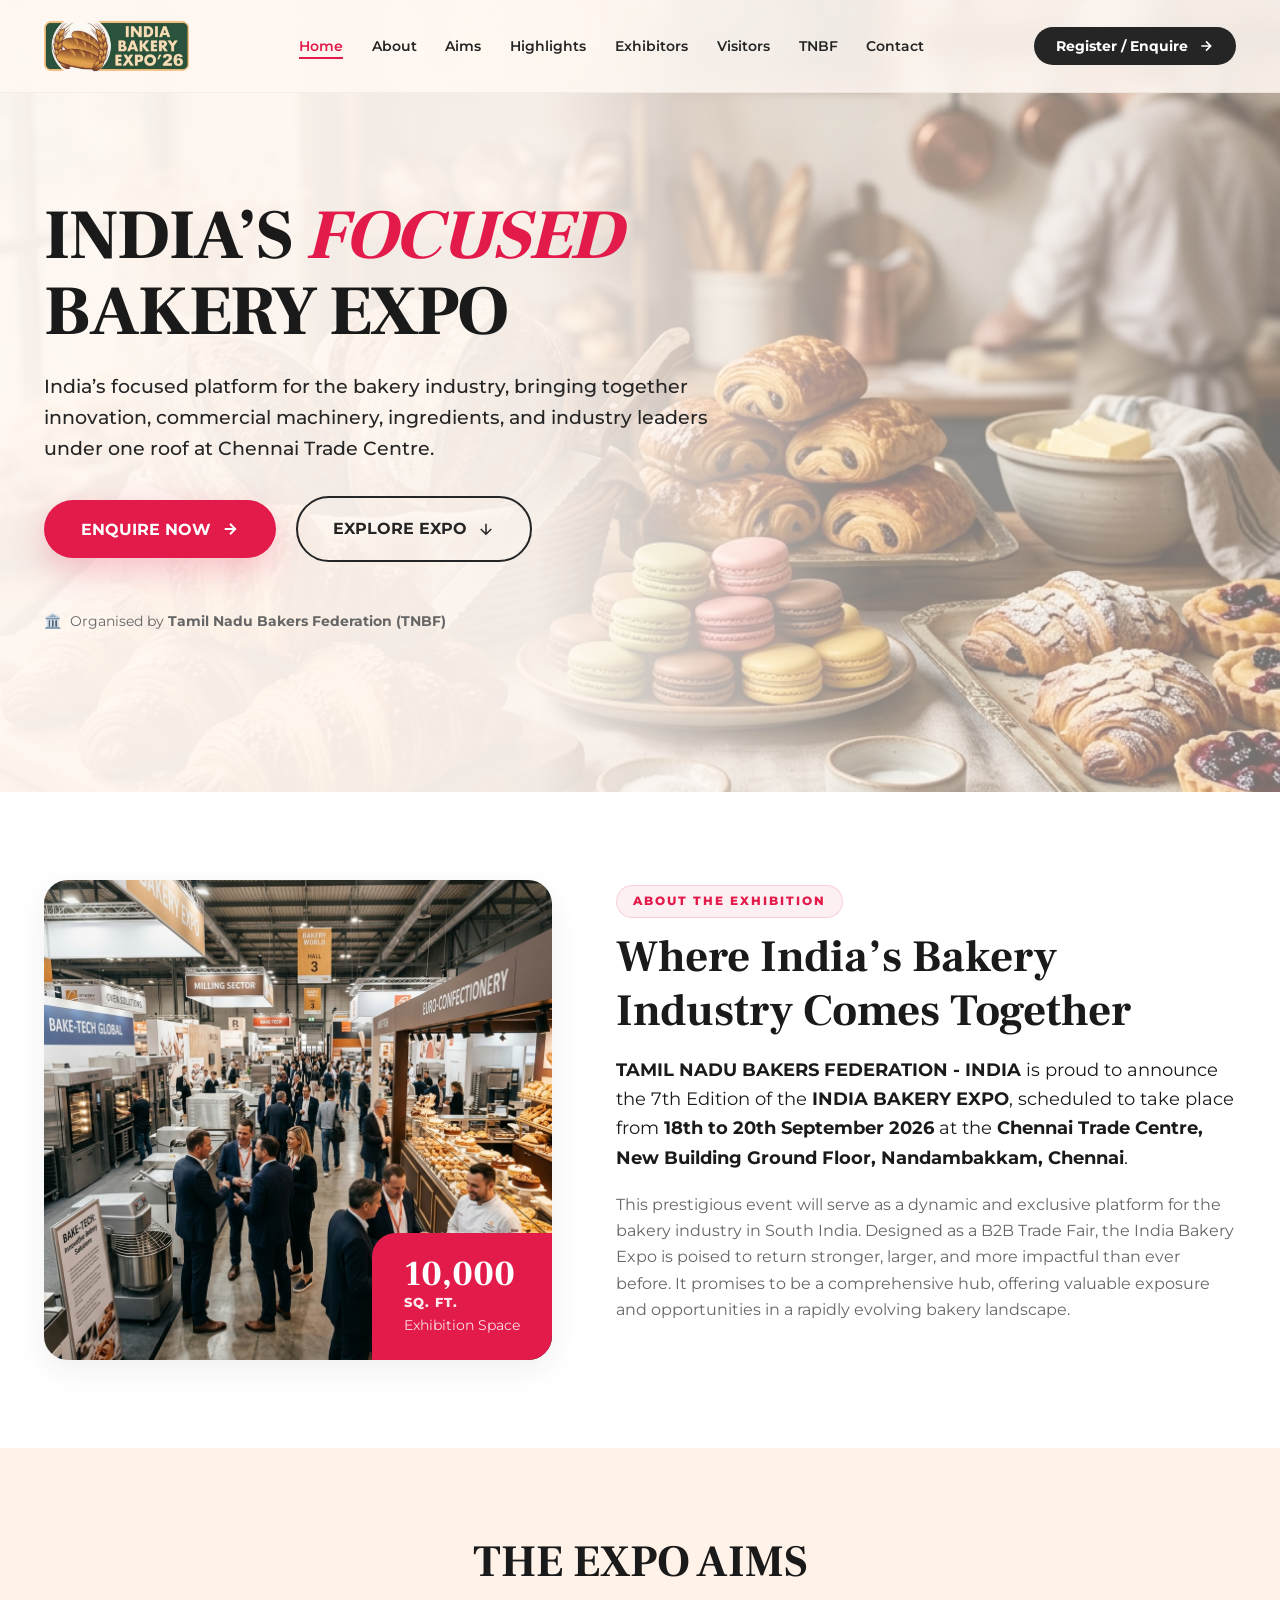
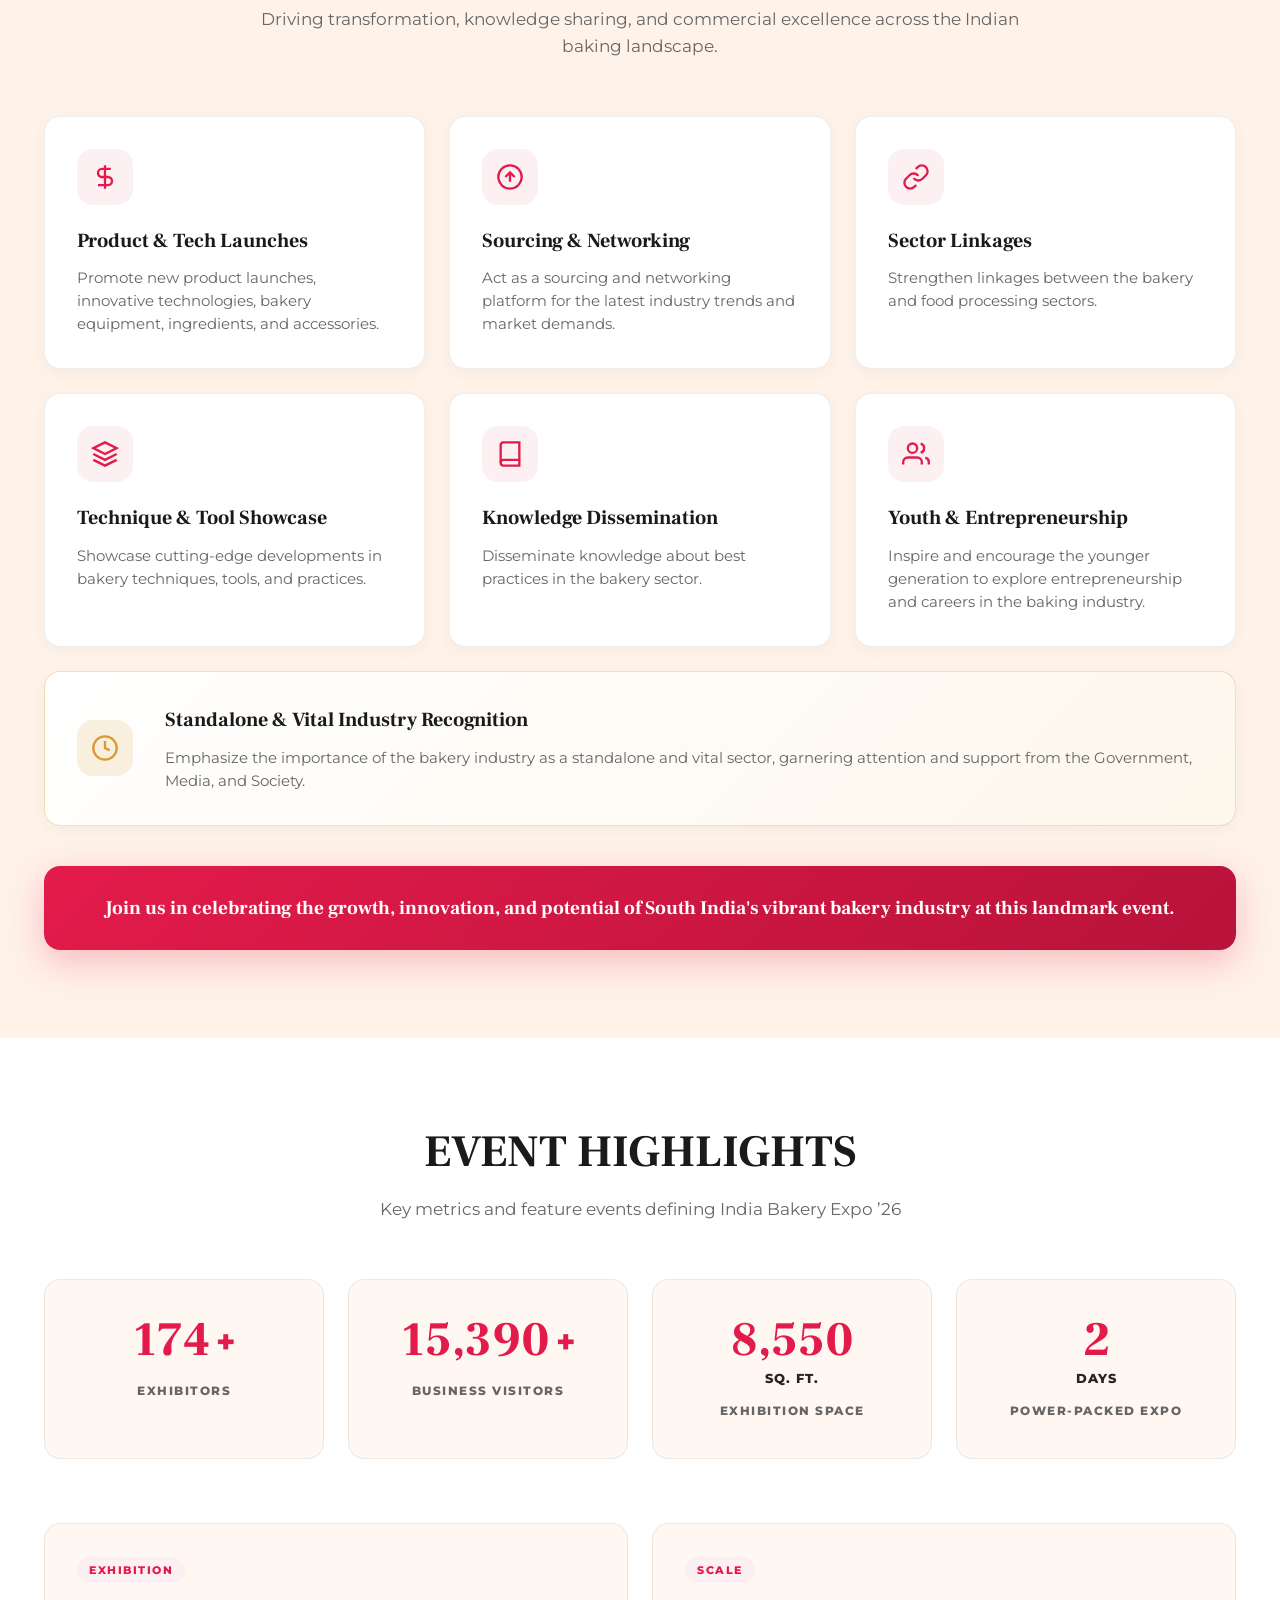
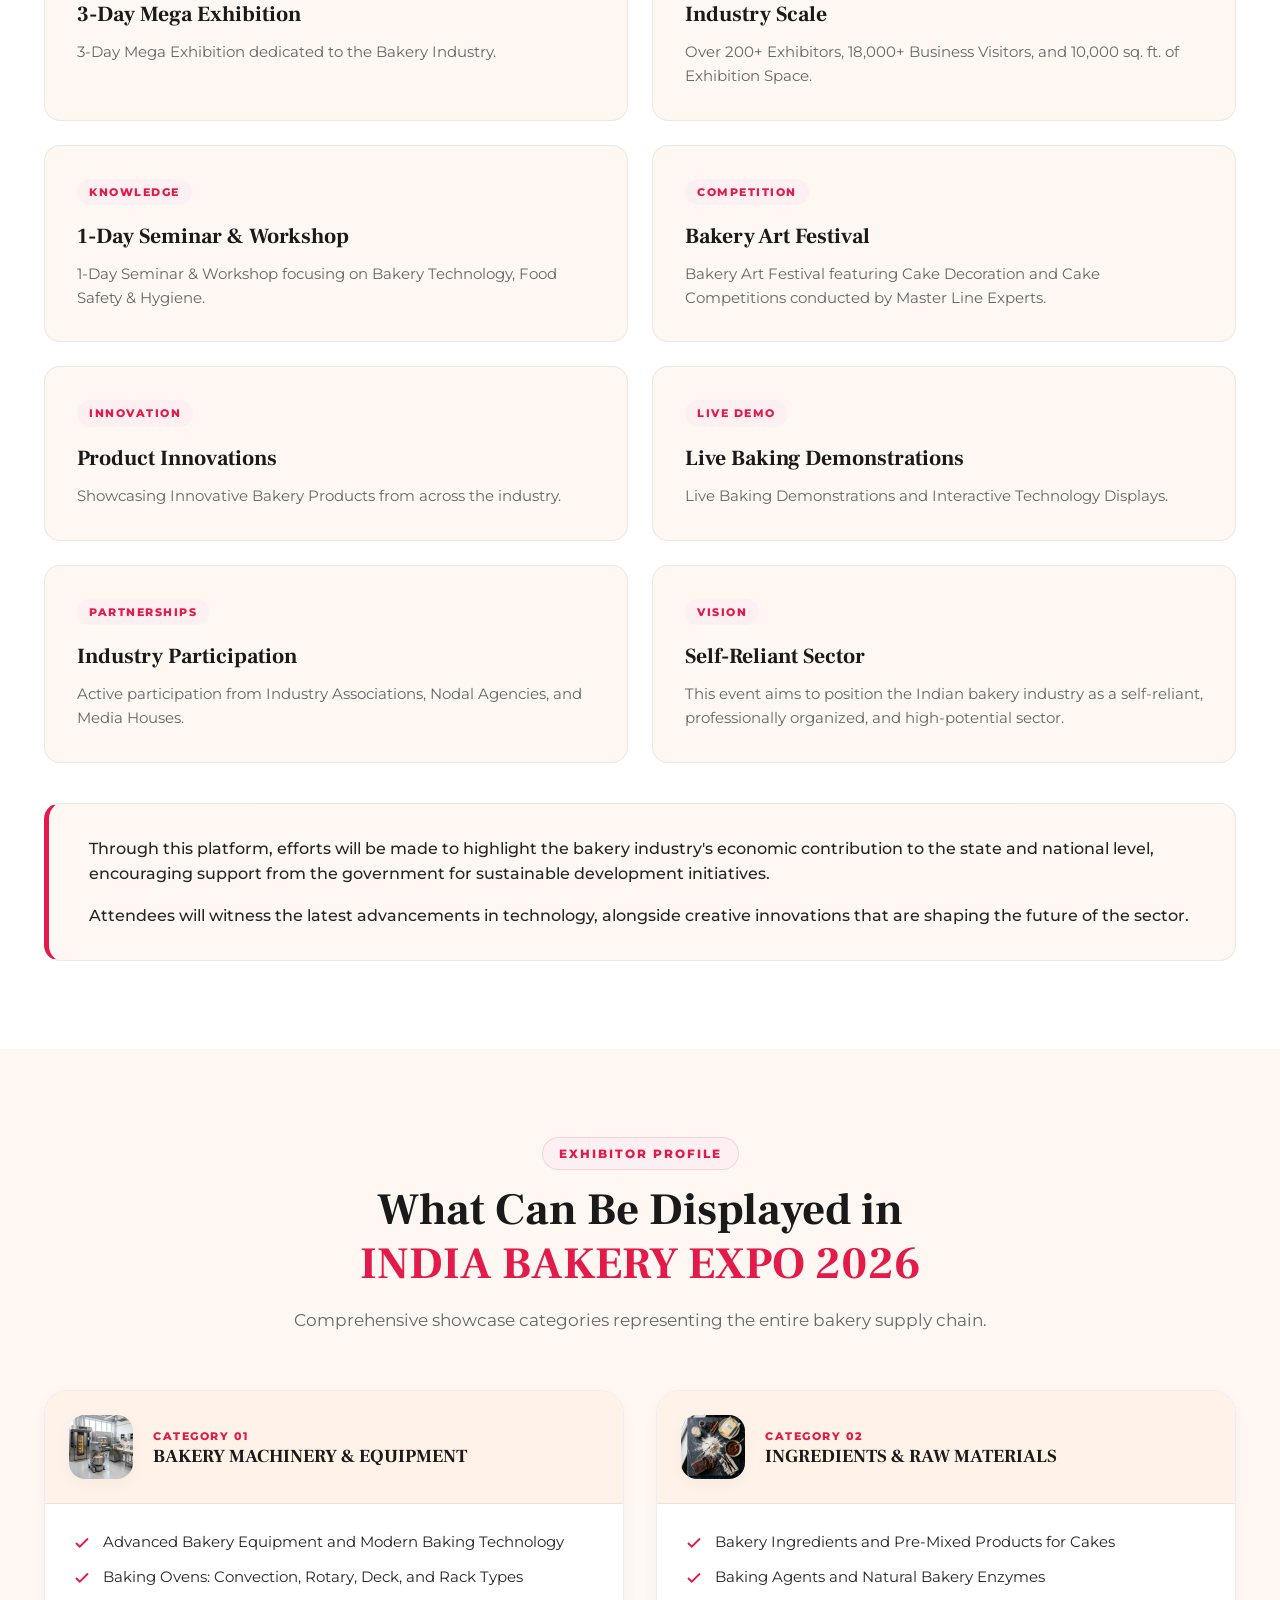
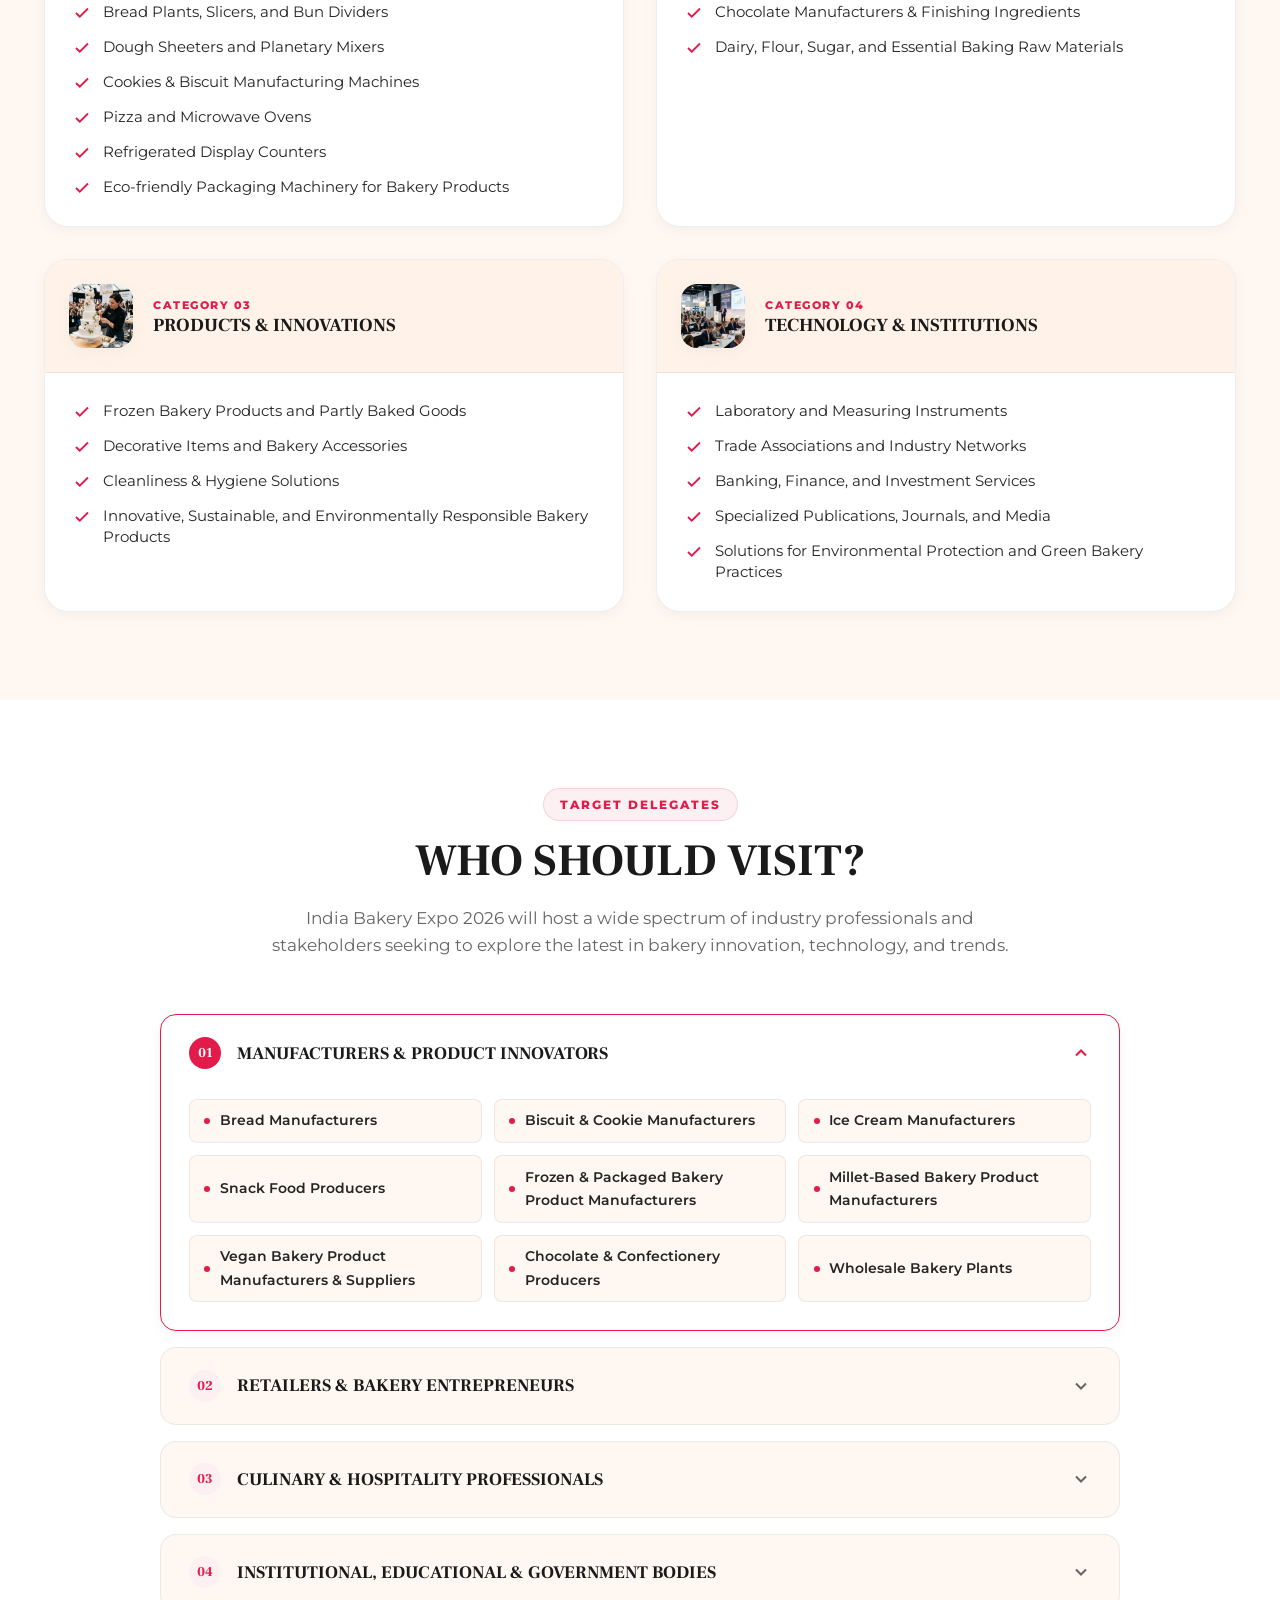
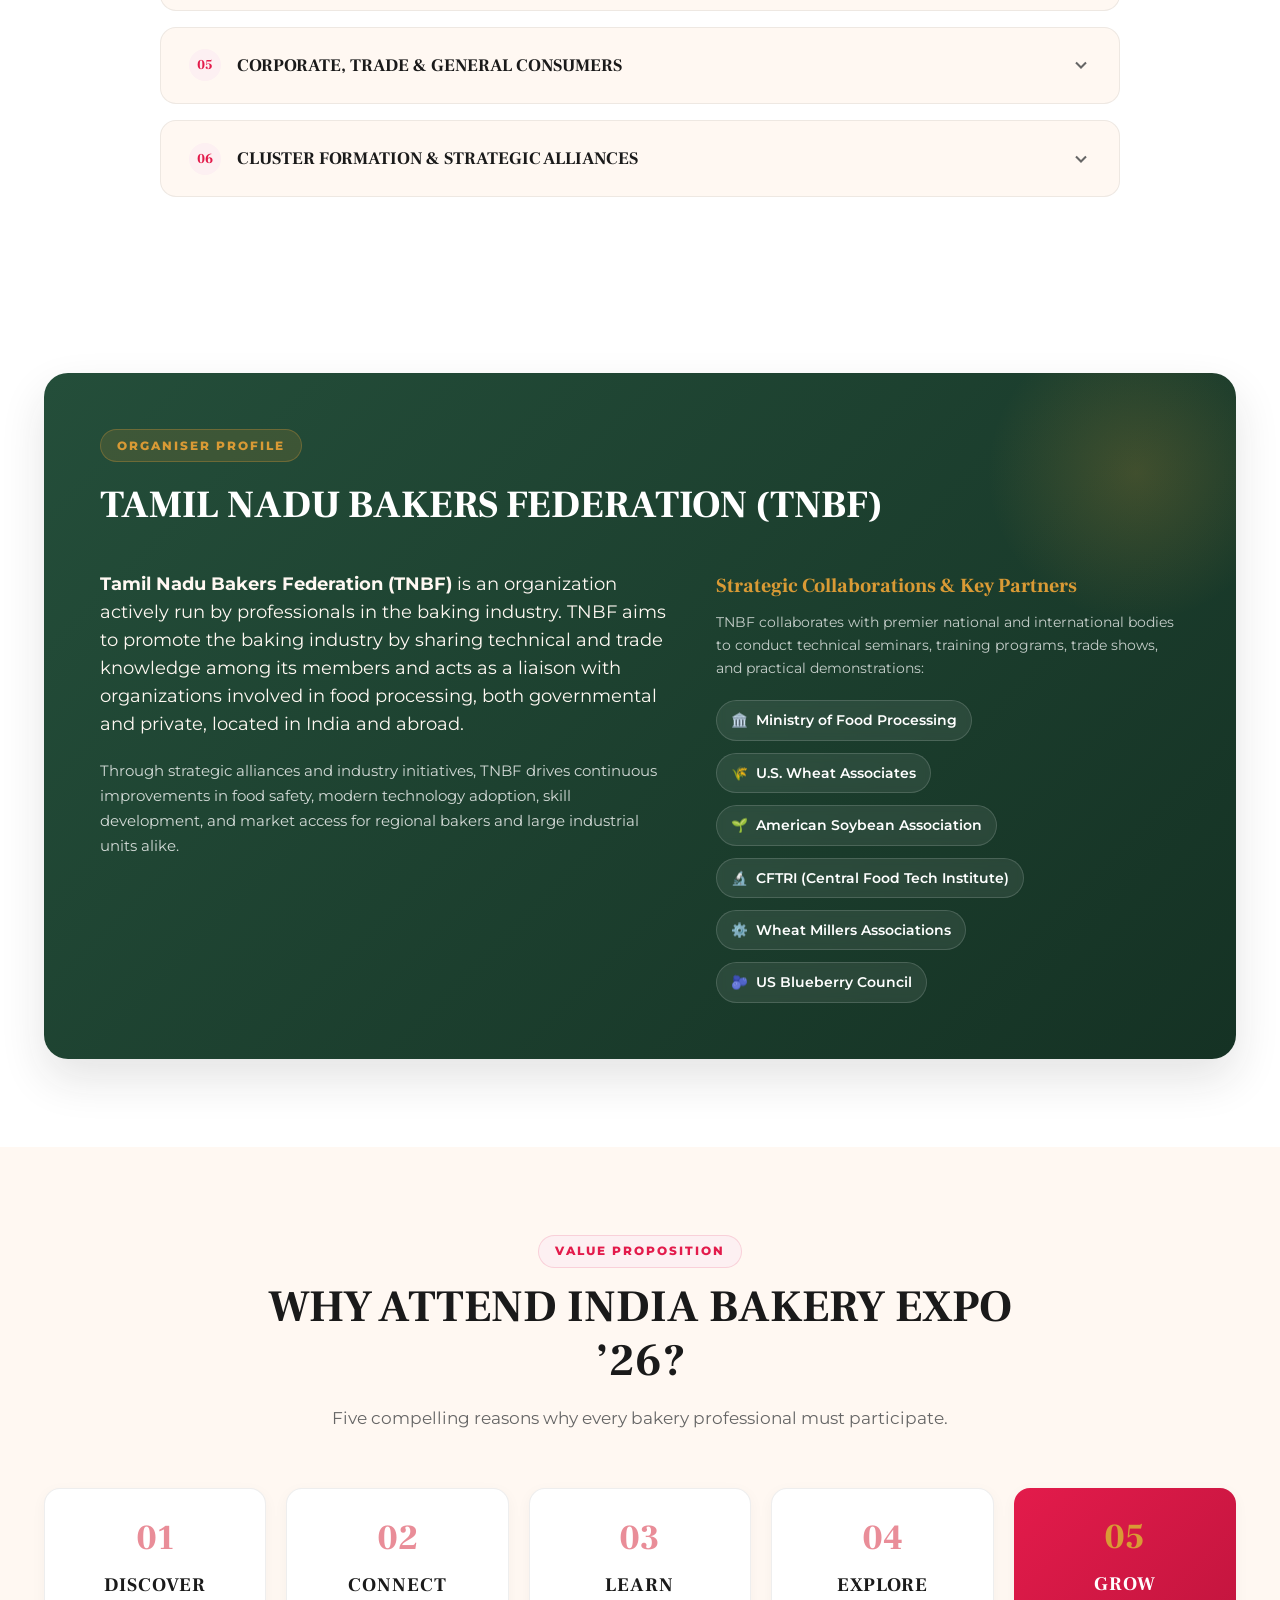
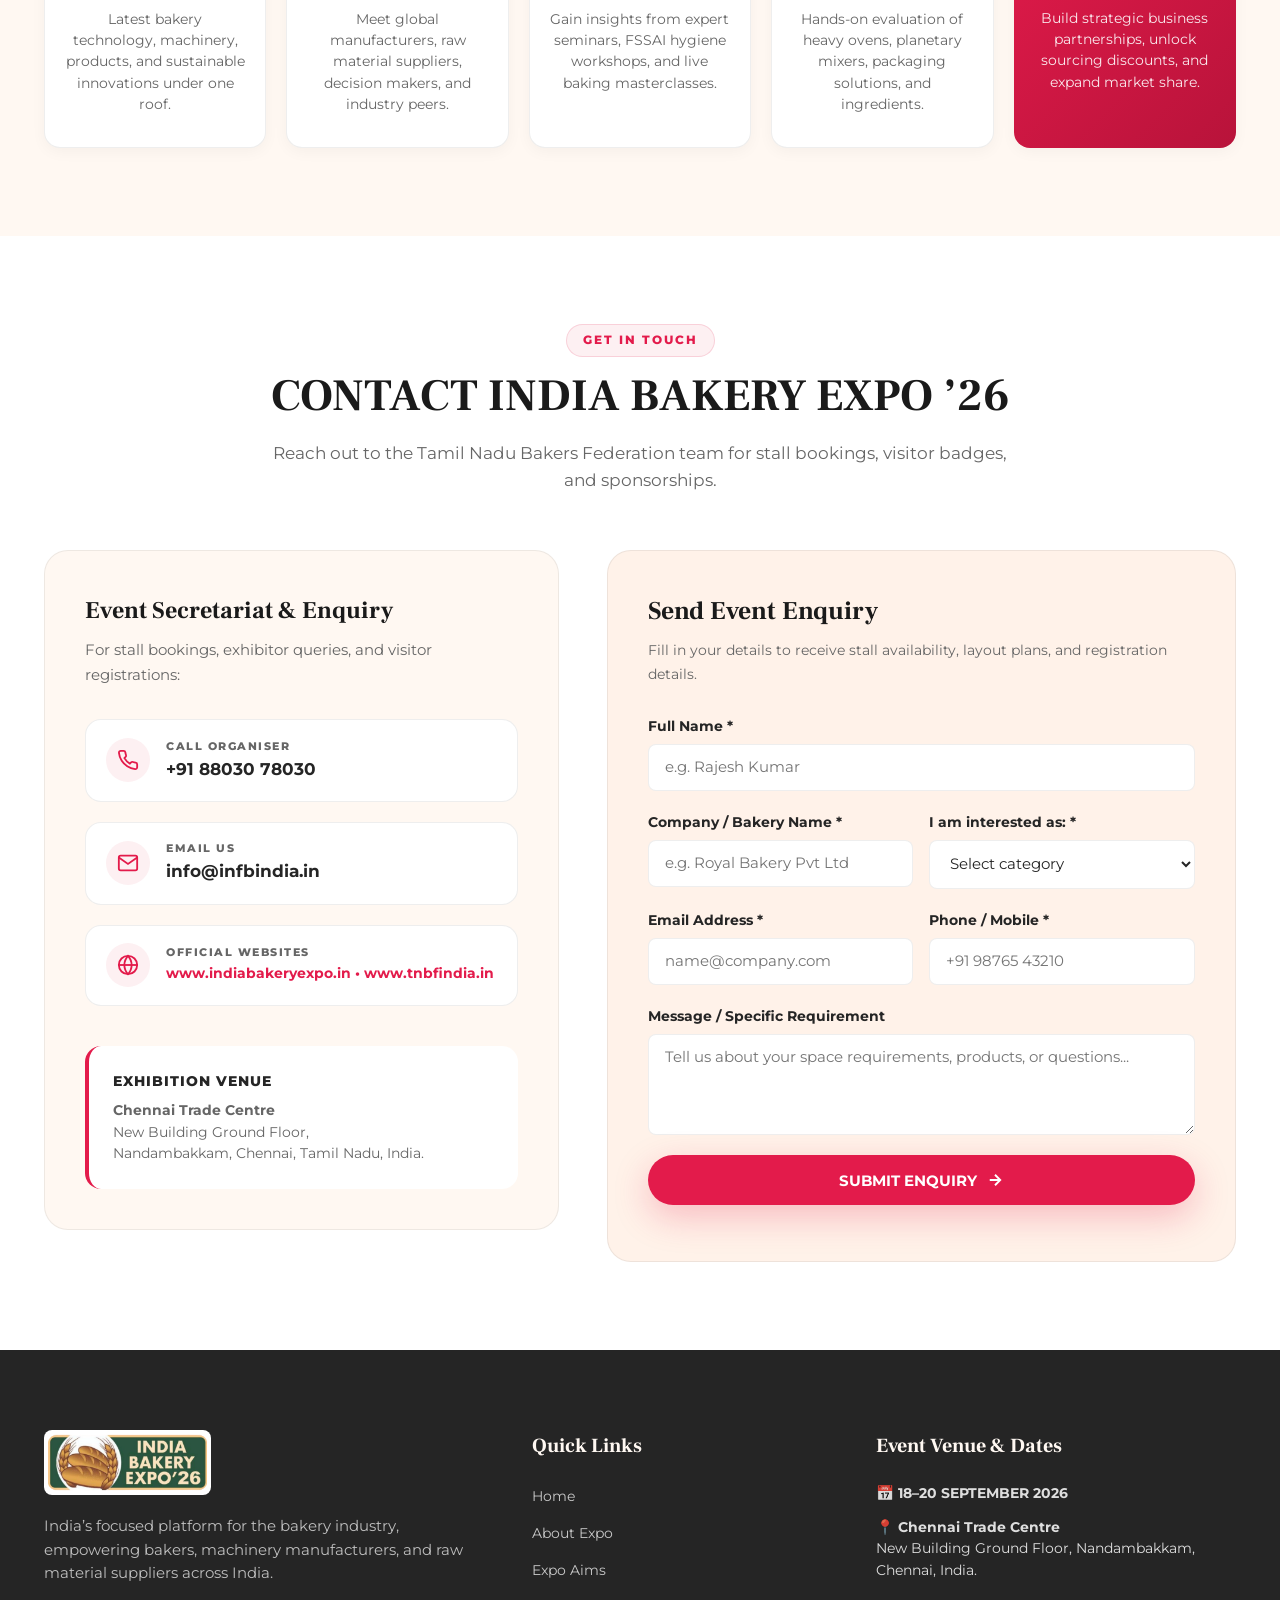
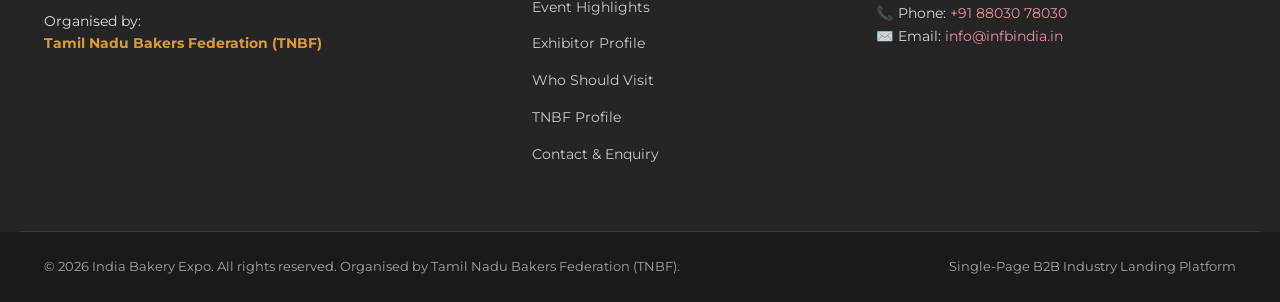
==== index.html @ 9885c9bb "first commit" ====
<!DOCTYPE html>
<html lang="en">

<head>
    <meta charset="UTF-8">
    <meta name="viewport" content="width=device-width, initial-scale=1.0">
    <title>India Bakery Expo ’26 | 7th Edition | 18–20 Sept 2026, Chennai</title>
    <meta name="description"
        content="India's focused platform for the bakery industry. 7th Edition of India Bakery Expo, 18-20 September 2026 at Chennai Trade Centre. Organised by Tamil Nadu Bakers Federation.">
    <meta name="keywords"
        content="India Bakery Expo 2026, Bakery Expo Chennai, TNBF, Tamil Nadu Bakers Federation, Bakery Machinery, Bakery Ingredients, B2B Trade Fair">

    <!-- Open Graph Tags -->
    <meta property="og:title" content="India Bakery Expo ’26 - 7th Edition">
    <meta property="og:description"
        content="India's premier B2B bakery industry trade show & exhibition at Chennai Trade Centre.">
    <meta property="og:image" content="assets/images/hero_bakery.jpg">
    <meta property="og:type" content="website">

    <!-- Google Fonts -->
    <link rel="preconnect" href="https://fonts.googleapis.com">
    <link rel="preconnect" href="https://fonts.gstatic.com" crossorigin>
    <link
        href="https://fonts.googleapis.com/css2?family=Frank+Ruhl+Libre:wght@300;400;500;600;700;800;900&family=Montserrat:ital,wght@0,300;0,400;0,500;0,600;0,700;0,800;0,900;1,400;1,700&display=swap"
        rel="stylesheet">

    <!-- CSS Stylesheet -->
    <link rel="stylesheet" href="style.css">
</head>

<body>

    <!-- STICKY HEADER & NAVBAR -->
    <header class="header" id="header">
        <div class="container header-container">
            <a href="#hero" class="logo-group" aria-label="India Bakery Expo Home">
                <img src="assets/images/logo.png" alt="India Bakery Expo ’26 Logo" class="header-logo-img">
            </a>

            <nav class="nav-menu" id="navMenu" aria-label="Main Navigation">
                <ul class="nav-list">
                    <li><a href="#hero" class="nav-link active">Home</a></li>
                    <li><a href="#about" class="nav-link">About</a></li>
                    <li><a href="#aims" class="nav-link">Aims</a></li>
                    <li><a href="#highlights" class="nav-link">Highlights</a></li>
                    <li><a href="#exhibitors" class="nav-link">Exhibitors</a></li>
                    <li><a href="#visitors" class="nav-link">Visitors</a></li>
                    <li><a href="#tnbf" class="nav-link">TNBF</a></li>
                    <li><a href="#contact" class="nav-link">Contact</a></li>
                </ul>
            </nav>

            <div class="header-actions">
                <button class="btn btn-primary btn-sm open-modal-btn" data-modal="enquiryModal">
                    <span>Register / Enquire</span>
                    <svg class="arrow-icon" width="16" height="16" viewBox="0 0 24 24" fill="none" stroke="currentColor"
                        stroke-width="2.5">
                        <path d="M5 12h14M12 5l7 7-7 7" />
                    </svg>
                </button>
                <button class="hamburger-btn" id="hamburgerBtn" aria-label="Toggle navigation menu">
                    <span></span>
                    <span></span>
                    <span></span>
                </button>
            </div>
        </div>
    </header>

    <!-- MAIN CONTENT -->
    <main>

        <!-- 2. FULL-WIDTH HERO BANNER SECTION -->
        <section class="hero-section hero-fullwidth" id="hero">
            <div class="hero-bg-image" style="background-image: url('assets/images/hero_bakery.jpg');"></div>
            <div class="hero-overlay-gradient"></div>

            <div class="container hero-container-full">
                <div class="hero-content-full">
                    <h1 class="hero-title-full">
                        INDIA’S <span class="title-accent">FOCUSED</span> BAKERY EXPO
                    </h1>

                    <p class="hero-description-full">
                        India’s focused platform for the bakery industry, bringing together innovation, commercial
                        machinery, ingredients, and industry leaders under one roof at Chennai Trade Centre.
                    </p>

                    <div class="hero-cta-group">
                        <button class="btn btn-rose btn-lg open-modal-btn" data-modal="enquiryModal">
                            <span>ENQUIRE NOW</span>
                            <svg width="18" height="18" viewBox="0 0 24 24" fill="none" stroke="currentColor"
                                stroke-width="2.5">
                                <path d="M5 12h14M12 5l7 7-7 7" />
                            </svg>
                        </button>
                        <a href="#about" class="btn btn-outline btn-lg">
                            <span>EXPLORE EXPO</span>
                            <svg width="18" height="18" viewBox="0 0 24 24" fill="none" stroke="currentColor"
                                stroke-width="2">
                                <path d="M12 5v14M5 12l7 7 7-7" />
                            </svg>
                        </a>
                    </div>

                    <div class="hero-organizer-tag">
                        <span class="org-icon">🏛️</span>
                        <span>Organised by <strong>Tamil Nadu Bakers Federation (TNBF)</strong></span>
                    </div>
                </div>
            </div>

            <!-- Floating Badge for Fullwidth Hero -->

        </section>

        <!-- 3. EVENT INTRODUCTION -->
        <section class="section section-about" id="about">
            <div class="container">
                <div class="split-layout">
                    <div class="split-visual fade-in-left">
                        <div class="image-stack">
                            <img src="assets/images/expo_intro.jpg" alt="India Bakery Expo B2B Exhibition Floor"
                                class="split-img img-main">
                            <div class="split-stat-box">
                                <span class="stat-number">10,000</span>
                                <span class="stat-unit">SQ. FT.</span>
                                <span class="stat-desc">Exhibition Space</span>
                            </div>
                        </div>
                    </div>

                    <div class="split-content fade-in-right">
                        <div class="section-tag">ABOUT THE EXHIBITION</div>
                        <h2 class="section-title">Where India’s Bakery Industry Comes Together</h2>

                        <p class="lead-text">
                            <strong>TAMIL NADU BAKERS FEDERATION - INDIA</strong> is proud to announce the 7th Edition
                            of the <strong>INDIA BAKERY EXPO</strong>, scheduled to take place from <strong>18th to 20th
                                September 2026</strong> at the <strong>Chennai Trade Centre, New Building Ground Floor,
                                Nandambakkam, Chennai</strong>.
                        </p>

                        <p class="body-text">
                            This prestigious event will serve as a dynamic and exclusive platform for the bakery
                            industry in South India. Designed as a B2B Trade Fair, the India Bakery Expo is poised to
                            return stronger, larger, and more impactful than ever before. It promises to be a
                            comprehensive hub, offering valuable exposure and opportunities in a rapidly evolving bakery
                            landscape.
                        </p>

                    </div>
                </div>
            </div>
        </section>

        <!-- 4. THE EXPO AIMS -->
        <section class="section section-aims" id="aims">
            <div class="container">
                <div class="section-header text-center">
                    <h2 class="section-title">THE EXPO AIMS</h2>
                    <p class="section-subtitle">Driving transformation, knowledge sharing, and commercial excellence
                        across the Indian baking landscape.</p>
                </div>

                <div class="aims-grid">
                    <!-- Aim Card 1 -->
                    <div class="aim-card">
                        <div class="aim-icon-wrap">
                            <svg width="28" height="28" viewBox="0 0 24 24" fill="none" stroke="currentColor"
                                stroke-width="2">
                                <path d="M12 2v20M17 5H9.5a3.5 3.5 0 0 0 0 7h5a3.5 3.5 0 0 1 0 7H6" />
                            </svg>
                        </div>
                        <h3 class="aim-title">Product & Tech Launches</h3>
                        <p class="aim-text">Promote new product launches, innovative technologies, bakery equipment,
                            ingredients, and accessories.</p>
                    </div>

                    <!-- Aim Card 2 -->
                    <div class="aim-card">
                        <div class="aim-icon-wrap">
                            <svg width="28" height="28" viewBox="0 0 24 24" fill="none" stroke="currentColor"
                                stroke-width="2">
                                <circle cx="12" cy="12" r="10" />
                                <path d="M16 12l-4-4-4 4M12 16V8" />
                            </svg>
                        </div>
                        <h3 class="aim-title">Sourcing & Networking</h3>
                        <p class="aim-text">Act as a sourcing and networking platform for the latest industry trends and
                            market demands.</p>
                    </div>

                    <!-- Aim Card 3 -->
                    <div class="aim-card">
                        <div class="aim-icon-wrap">
                            <svg width="28" height="28" viewBox="0 0 24 24" fill="none" stroke="currentColor"
                                stroke-width="2">
                                <path d="M10 13a5 5 0 0 0 7.54.54l3-3a5 5 0 0 0-7.07-7.07l-1.72 1.71" />
                                <path d="M14 11a5 5 0 0 0-7.54-.54l-3 3a5 5 0 0 0 7.07 7.07l1.71-1.71" />
                            </svg>
                        </div>
                        <h3 class="aim-title">Sector Linkages</h3>
                        <p class="aim-text">Strengthen linkages between the bakery and food processing sectors.</p>
                    </div>

                    <!-- Aim Card 4 -->
                    <div class="aim-card">
                        <div class="aim-icon-wrap">
                            <svg width="28" height="28" viewBox="0 0 24 24" fill="none" stroke="currentColor"
                                stroke-width="2">
                                <polygon points="12 2 2 7 12 12 22 7 12 2" />
                                <polyline points="2 17 12 22 22 17" />
                                <polyline points="2 12 12 17 22 12" />
                            </svg>
                        </div>
                        <h3 class="aim-title">Technique & Tool Showcase</h3>
                        <p class="aim-text">Showcase cutting-edge developments in bakery techniques, tools, and
                            practices.</p>
                    </div>

                    <!-- Aim Card 5 -->
                    <div class="aim-card">
                        <div class="aim-icon-wrap">
                            <svg width="28" height="28" viewBox="0 0 24 24" fill="none" stroke="currentColor"
                                stroke-width="2">
                                <path d="M4 19.5A2.5 2.5 0 0 1 6.5 17H20" />
                                <path d="M6.5 2H20v20H6.5A2.5 2.5 0 0 1 4 19.5v-15A2.5 2.5 0 0 1 6.5 2z" />
                            </svg>
                        </div>
                        <h3 class="aim-title">Knowledge Dissemination</h3>
                        <p class="aim-text">Disseminate knowledge about best practices in the bakery sector.</p>
                    </div>

                    <!-- Aim Card 6 -->
                    <div class="aim-card">
                        <div class="aim-icon-wrap">
                            <svg width="28" height="28" viewBox="0 0 24 24" fill="none" stroke="currentColor"
                                stroke-width="2">
                                <path d="M17 21v-2a4 4 0 0 0-4-4H5a4 4 0 0 0-4 4v2" />
                                <circle cx="9" cy="7" r="4" />
                                <path d="M23 21v-2a4 4 0 0 0-3-3.87" />
                                <path d="M16 3.13a4 4 0 0 1 0 7.75" />
                            </svg>
                        </div>
                        <h3 class="aim-title">Youth & Entrepreneurship</h3>
                        <p class="aim-text">Inspire and encourage the younger generation to explore entrepreneurship and
                            careers in the baking industry.</p>
                    </div>

                    <!-- Aim Card 7 -->
                    <div class="aim-card aim-card-wide">
                        <div class="aim-icon-wrap">
                            <svg width="28" height="28" viewBox="0 0 24 24" fill="none" stroke="currentColor"
                                stroke-width="2">
                                <circle cx="12" cy="12" r="10" />
                                <path d="M12 6v6l4 2" />
                            </svg>
                        </div>
                        <div class="aim-wide-content">
                            <h3 class="aim-title">Standalone & Vital Industry Recognition</h3>
                            <p class="aim-text">Emphasize the importance of the bakery industry as a standalone and
                                vital sector, garnering attention and support from the Government, Media, and Society.
                            </p>
                        </div>
                    </div>
                </div>

                <div class="aims-callout-banner text-center">
                    <p class="callout-text">Join us in celebrating the growth, innovation, and potential of South
                        India's vibrant bakery industry at this landmark event.</p>
                </div>
            </div>
        </section>

        <!-- 5. EVENT HIGHLIGHTS -->
        <section class="section section-highlights" id="highlights">
            <div class="container">
                <div class="section-header text-center">
                    <h2 class="section-title">EVENT HIGHLIGHTS</h2>
                    <p class="section-subtitle">Key metrics and feature events defining India Bakery Expo ’26</p>
                </div>

                <!-- Stats Counter Bar -->
                <div class="stats-grid">
                    <div class="stat-card">
                        <div class="stat-value" data-counter="200">0</div>
                        <span class="stat-plus">+</span>
                        <div class="stat-label">EXHIBITORS</div>
                    </div>
                    <div class="stat-card">
                        <div class="stat-value" data-counter="18000">0</div>
                        <span class="stat-plus">+</span>
                        <div class="stat-label">BUSINESS VISITORS</div>
                    </div>
                    <div class="stat-card">
                        <div class="stat-value" data-counter="10000">0</div>
                        <span class="stat-unit-label">SQ. FT.</span>
                        <div class="stat-label">EXHIBITION SPACE</div>
                    </div>
                    <div class="stat-card">
                        <div class="stat-value" data-counter="3">0</div>
                        <span class="stat-unit-label">DAYS</span>
                        <div class="stat-label">POWER-PACKED EXPO</div>
                    </div>
                </div>

                <!-- Feature Cards Layout -->
                <div class="features-wrapper">
                    <div class="features-grid">

                        <!-- Feature 1 -->
                        <div class="feature-card">
                            <div class="feature-badge">EXHIBITION</div>
                            <h3 class="feature-title">3-Day Mega Exhibition</h3>
                            <p class="feature-desc">3-Day Mega Exhibition dedicated to the Bakery Industry.</p>
                        </div>

                        <!-- Feature 2 -->
                        <div class="feature-card">
                            <div class="feature-badge">SCALE</div>
                            <h3 class="feature-title">Industry Scale</h3>
                            <p class="feature-desc">Over 200+ Exhibitors, 18,000+ Business Visitors, and 10,000 sq. ft.
                                of Exhibition Space.</p>
                        </div>

                        <!-- Feature 3 -->
                        <div class="feature-card">
                            <div class="feature-badge">KNOWLEDGE</div>
                            <h3 class="feature-title">1-Day Seminar & Workshop</h3>
                            <p class="feature-desc">1-Day Seminar & Workshop focusing on Bakery Technology, Food Safety
                                & Hygiene.</p>
                        </div>

                        <!-- Feature 4 -->
                        <div class="feature-card">
                            <div class="feature-badge">COMPETITION</div>
                            <h3 class="feature-title">Bakery Art Festival</h3>
                            <p class="feature-desc">Bakery Art Festival featuring Cake Decoration and Cake Competitions
                                conducted by Master Line Experts.</p>
                        </div>

                        <!-- Feature 5 -->
                        <div class="feature-card">
                            <div class="feature-badge">INNOVATION</div>
                            <h3 class="feature-title">Product Innovations</h3>
                            <p class="feature-desc">Showcasing Innovative Bakery Products from across the industry.</p>
                        </div>

                        <!-- Feature 6 -->
                        <div class="feature-card">
                            <div class="feature-badge">LIVE DEMO</div>
                            <h3 class="feature-title">Live Baking Demonstrations</h3>
                            <p class="feature-desc">Live Baking Demonstrations and Interactive Technology Displays.</p>
                        </div>

                        <!-- Feature 7 -->
                        <div class="feature-card">
                            <div class="feature-badge">PARTNERSHIPS</div>
                            <h3 class="feature-title">Industry Participation</h3>
                            <p class="feature-desc">Active participation from Industry Associations, Nodal Agencies, and
                                Media Houses.</p>
                        </div>

                        <!-- Feature 8 -->
                        <div class="feature-card">
                            <div class="feature-badge">VISION</div>
                            <h3 class="feature-title">Self-Reliant Sector</h3>
                            <p class="feature-desc">This event aims to position the Indian bakery industry as a
                                self-reliant, professionally organized, and high-potential sector.</p>
                        </div>

                    </div>

                    <div class="highlights-footer-box">
                        <p class="highlights-p">Through this platform, efforts will be made to highlight the bakery
                            industry's economic contribution to the state and national level, encouraging support from
                            the government for sustainable development initiatives.</p>
                        <p class="highlights-p">Attendees will witness the latest advancements in technology, alongside
                            creative innovations that are shaping the future of the sector.</p>
                    </div>
                </div>
            </div>
        </section>

        <!-- 6. WHAT CAN BE DISPLAYED -->
        <section class="section section-exhibitors" id="exhibitors">
            <div class="container">
                <div class="section-header text-center">
                    <div class="section-tag">EXHIBITOR PROFILE</div>
                    <h2 class="section-title">What Can Be Displayed in<br><span class="title-rose">INDIA BAKERY EXPO
                            2026</span></h2>
                    <p class="section-subtitle">Comprehensive showcase categories representing the entire bakery supply
                        chain.</p>
                </div>

                <div class="categories-grid">

                    <!-- Category 1 -->
                    <div class="category-card" id="cat-1">
                        <div class="category-header">
                            <div class="category-icon-box">
                                <img src="assets/images/bakery_machinery.jpg" alt="Bakery Machinery"
                                    class="category-thumb">
                            </div>
                            <div class="category-title-wrap">
                                <span class="category-num">CATEGORY 01</span>
                                <h3 class="category-title">BAKERY MACHINERY & EQUIPMENT</h3>
                            </div>
                        </div>
                        <div class="category-body">
                            <ul class="category-list">
                                <li>
                                    <svg class="check-icon" width="18" height="18" viewBox="0 0 24 24" fill="none"
                                        stroke="currentColor" stroke-width="2.5">
                                        <polyline points="20 6 9 17 4 12" />
                                    </svg>
                                    <span>Advanced Bakery Equipment and Modern Baking Technology</span>
                                </li>
                                <li>
                                    <svg class="check-icon" width="18" height="18" viewBox="0 0 24 24" fill="none"
                                        stroke="currentColor" stroke-width="2.5">
                                        <polyline points="20 6 9 17 4 12" />
                                    </svg>
                                    <span>Baking Ovens: Convection, Rotary, Deck, and Rack Types</span>
                                </li>
                                <li>
                                    <svg class="check-icon" width="18" height="18" viewBox="0 0 24 24" fill="none"
                                        stroke="currentColor" stroke-width="2.5">
                                        <polyline points="20 6 9 17 4 12" />
                                    </svg>
                                    <span>Bread Plants, Slicers, and Bun Dividers</span>
                                </li>
                                <li>
                                    <svg class="check-icon" width="18" height="18" viewBox="0 0 24 24" fill="none"
                                        stroke="currentColor" stroke-width="2.5">
                                        <polyline points="20 6 9 17 4 12" />
                                    </svg>
                                    <span>Dough Sheeters and Planetary Mixers</span>
                                </li>
                                <li>
                                    <svg class="check-icon" width="18" height="18" viewBox="0 0 24 24" fill="none"
                                        stroke="currentColor" stroke-width="2.5">
                                        <polyline points="20 6 9 17 4 12" />
                                    </svg>
                                    <span>Cookies & Biscuit Manufacturing Machines</span>
                                </li>
                                <li>
                                    <svg class="check-icon" width="18" height="18" viewBox="0 0 24 24" fill="none"
                                        stroke="currentColor" stroke-width="2.5">
                                        <polyline points="20 6 9 17 4 12" />
                                    </svg>
                                    <span>Pizza and Microwave Ovens</span>
                                </li>
                                <li>
                                    <svg class="check-icon" width="18" height="18" viewBox="0 0 24 24" fill="none"
                                        stroke="currentColor" stroke-width="2.5">
                                        <polyline points="20 6 9 17 4 12" />
                                    </svg>
                                    <span>Refrigerated Display Counters</span>
                                </li>
                                <li>
                                    <svg class="check-icon" width="18" height="18" viewBox="0 0 24 24" fill="none"
                                        stroke="currentColor" stroke-width="2.5">
                                        <polyline points="20 6 9 17 4 12" />
                                    </svg>
                                    <span>Eco-friendly Packaging Machinery for Bakery Products</span>
                                </li>
                            </ul>
                        </div>
                    </div>

                    <!-- Category 2 -->
                    <div class="category-card" id="cat-2">
                        <div class="category-header">
                            <div class="category-icon-box">
                                <img src="assets/images/bakery_ingredients.jpg" alt="Bakery Ingredients"
                                    class="category-thumb">
                            </div>
                            <div class="category-title-wrap">
                                <span class="category-num">CATEGORY 02</span>
                                <h3 class="category-title">INGREDIENTS & RAW MATERIALS</h3>
                            </div>
                        </div>
                        <div class="category-body">
                            <ul class="category-list">
                                <li>
                                    <svg class="check-icon" width="18" height="18" viewBox="0 0 24 24" fill="none"
                                        stroke="currentColor" stroke-width="2.5">
                                        <polyline points="20 6 9 17 4 12" />
                                    </svg>
                                    <span>Bakery Ingredients and Pre-Mixed Products for Cakes</span>
                                </li>
                                <li>
                                    <svg class="check-icon" width="18" height="18" viewBox="0 0 24 24" fill="none"
                                        stroke="currentColor" stroke-width="2.5">
                                        <polyline points="20 6 9 17 4 12" />
                                    </svg>
                                    <span>Baking Agents and Natural Bakery Enzymes</span>
                                </li>
                                <li>
                                    <svg class="check-icon" width="18" height="18" viewBox="0 0 24 24" fill="none"
                                        stroke="currentColor" stroke-width="2.5">
                                        <polyline points="20 6 9 17 4 12" />
                                    </svg>
                                    <span>Chocolate Manufacturers & Finishing Ingredients</span>
                                </li>
                                <li>
                                    <svg class="check-icon" width="18" height="18" viewBox="0 0 24 24" fill="none"
                                        stroke="currentColor" stroke-width="2.5">
                                        <polyline points="20 6 9 17 4 12" />
                                    </svg>
                                    <span>Dairy, Flour, Sugar, and Essential Baking Raw Materials</span>
                                </li>
                            </ul>
                        </div>
                    </div>

                    <!-- Category 3 -->
                    <div class="category-card" id="cat-3">
                        <div class="category-header">
                            <div class="category-icon-box">
                                <img src="assets/images/bakery_art.jpg" alt="Bakery Products & Innovations"
                                    class="category-thumb">
                            </div>
                            <div class="category-title-wrap">
                                <span class="category-num">CATEGORY 03</span>
                                <h3 class="category-title">PRODUCTS & INNOVATIONS</h3>
                            </div>
                        </div>
                        <div class="category-body">
                            <ul class="category-list">
                                <li>
                                    <svg class="check-icon" width="18" height="18" viewBox="0 0 24 24" fill="none"
                                        stroke="currentColor" stroke-width="2.5">
                                        <polyline points="20 6 9 17 4 12" />
                                    </svg>
                                    <span>Frozen Bakery Products and Partly Baked Goods</span>
                                </li>
                                <li>
                                    <svg class="check-icon" width="18" height="18" viewBox="0 0 24 24" fill="none"
                                        stroke="currentColor" stroke-width="2.5">
                                        <polyline points="20 6 9 17 4 12" />
                                    </svg>
                                    <span>Decorative Items and Bakery Accessories</span>
                                </li>
                                <li>
                                    <svg class="check-icon" width="18" height="18" viewBox="0 0 24 24" fill="none"
                                        stroke="currentColor" stroke-width="2.5">
                                        <polyline points="20 6 9 17 4 12" />
                                    </svg>
                                    <span>Cleanliness & Hygiene Solutions</span>
                                </li>
                                <li>
                                    <svg class="check-icon" width="18" height="18" viewBox="0 0 24 24" fill="none"
                                        stroke="currentColor" stroke-width="2.5">
                                        <polyline points="20 6 9 17 4 12" />
                                    </svg>
                                    <span>Innovative, Sustainable, and Environmentally Responsible Bakery
                                        Products</span>
                                </li>
                            </ul>
                        </div>
                    </div>

                    <!-- Category 4 -->
                    <div class="category-card" id="cat-4">
                        <div class="category-header">
                            <div class="category-icon-box">
                                <img src="assets/images/bakery_seminar.jpg" alt="Technology & Institutions"
                                    class="category-thumb">
                            </div>
                            <div class="category-title-wrap">
                                <span class="category-num">CATEGORY 04</span>
                                <h3 class="category-title">TECHNOLOGY & INSTITUTIONS</h3>
                            </div>
                        </div>
                        <div class="category-body">
                            <ul class="category-list">
                                <li>
                                    <svg class="check-icon" width="18" height="18" viewBox="0 0 24 24" fill="none"
                                        stroke="currentColor" stroke-width="2.5">
                                        <polyline points="20 6 9 17 4 12" />
                                    </svg>
                                    <span>Laboratory and Measuring Instruments</span>
                                </li>
                                <li>
                                    <svg class="check-icon" width="18" height="18" viewBox="0 0 24 24" fill="none"
                                        stroke="currentColor" stroke-width="2.5">
                                        <polyline points="20 6 9 17 4 12" />
                                    </svg>
                                    <span>Trade Associations and Industry Networks</span>
                                </li>
                                <li>
                                    <svg class="check-icon" width="18" height="18" viewBox="0 0 24 24" fill="none"
                                        stroke="currentColor" stroke-width="2.5">
                                        <polyline points="20 6 9 17 4 12" />
                                    </svg>
                                    <span>Banking, Finance, and Investment Services</span>
                                </li>
                                <li>
                                    <svg class="check-icon" width="18" height="18" viewBox="0 0 24 24" fill="none"
                                        stroke="currentColor" stroke-width="2.5">
                                        <polyline points="20 6 9 17 4 12" />
                                    </svg>
                                    <span>Specialized Publications, Journals, and Media</span>
                                </li>
                                <li>
                                    <svg class="check-icon" width="18" height="18" viewBox="0 0 24 24" fill="none"
                                        stroke="currentColor" stroke-width="2.5">
                                        <polyline points="20 6 9 17 4 12" />
                                    </svg>
                                    <span>Solutions for Environmental Protection and Green Bakery Practices</span>
                                </li>
                            </ul>
                        </div>
                    </div>

                </div>
            </div>
        </section>

        <!-- 7. VISITOR SECTION -->
        <section class="section section-visitors" id="visitors">
            <div class="container">
                <div class="section-header text-center">
                    <div class="section-tag">TARGET DELEGATES</div>
                    <h2 class="section-title">WHO SHOULD VISIT?</h2>
                    <p class="section-subtitle">
                        India Bakery Expo 2026 will host a wide spectrum of industry professionals and stakeholders
                        seeking to explore the latest in bakery innovation, technology, and trends.
                    </p>
                </div>

                <div class="visitor-accordion-wrap">

                    <!-- Accordion Item 1 -->
                    <div class="accordion-item active">
                        <button class="accordion-header" aria-expanded="true">
                            <span class="accordion-title">
                                <span class="acc-badge">01</span>
                                MANUFACTURERS & PRODUCT INNOVATORS
                            </span>
                            <svg class="acc-chevron" width="20" height="20" viewBox="0 0 24 24" fill="none"
                                stroke="currentColor" stroke-width="2.5">
                                <path d="M6 9l6 6 6-6" />
                            </svg>
                        </button>
                        <div class="accordion-content">
                            <div class="visitor-tags-grid">
                                <div class="vtag"><span class="vtag-bullet"></span>Bread Manufacturers</div>
                                <div class="vtag"><span class="vtag-bullet"></span>Biscuit & Cookie Manufacturers</div>
                                <div class="vtag"><span class="vtag-bullet"></span>Ice Cream Manufacturers</div>
                                <div class="vtag"><span class="vtag-bullet"></span>Snack Food Producers</div>
                                <div class="vtag"><span class="vtag-bullet"></span>Frozen & Packaged Bakery Product
                                    Manufacturers</div>
                                <div class="vtag"><span class="vtag-bullet"></span>Millet-Based Bakery Product
                                    Manufacturers</div>
                                <div class="vtag"><span class="vtag-bullet"></span>Vegan Bakery Product Manufacturers &
                                    Suppliers</div>
                                <div class="vtag"><span class="vtag-bullet"></span>Chocolate & Confectionery Producers
                                </div>
                                <div class="vtag"><span class="vtag-bullet"></span>Wholesale Bakery Plants</div>
                            </div>
                        </div>
                    </div>

                    <!-- Accordion Item 2 -->
                    <div class="accordion-item">
                        <button class="accordion-header" aria-expanded="false">
                            <span class="accordion-title">
                                <span class="acc-badge">02</span>
                                RETAILERS & BAKERY ENTREPRENEURS
                            </span>
                            <svg class="acc-chevron" width="20" height="20" viewBox="0 0 24 24" fill="none"
                                stroke="currentColor" stroke-width="2.5">
                                <path d="M6 9l6 6 6-6" />
                            </svg>
                        </button>
                        <div class="accordion-content">
                            <div class="visitor-tags-grid">
                                <div class="vtag"><span class="vtag-bullet"></span>Bakery Owners</div>
                                <div class="vtag"><span class="vtag-bullet"></span>In-house Supermarket Bakeries</div>
                                <div class="vtag"><span class="vtag-bullet"></span>Café Parlors and Chain Bakeries</div>
                                <div class="vtag"><span class="vtag-bullet"></span>Home Bakers</div>
                                <div class="vtag"><span class="vtag-bullet"></span>Retail Outlets and Malls</div>
                            </div>
                        </div>
                    </div>

                    <!-- Accordion Item 3 -->
                    <div class="accordion-item">
                        <button class="accordion-header" aria-expanded="false">
                            <span class="accordion-title">
                                <span class="acc-badge">03</span>
                                CULINARY & HOSPITALITY PROFESSIONALS
                            </span>
                            <svg class="acc-chevron" width="20" height="20" viewBox="0 0 24 24" fill="none"
                                stroke="currentColor" stroke-width="2.5">
                                <path d="M6 9l6 6 6-6" />
                            </svg>
                        </button>
                        <div class="accordion-content">
                            <div class="visitor-tags-grid">
                                <div class="vtag"><span class="vtag-bullet"></span>Executive Chefs from Star Hotels &
                                    Hospitality Chains</div>
                                <div class="vtag"><span class="vtag-bullet"></span>Hotels and Restaurants</div>
                                <div class="vtag"><span class="vtag-bullet"></span>Food Caterers and Catering Institutes
                                </div>
                            </div>
                        </div>
                    </div>

                    <!-- Accordion Item 4 -->
                    <div class="accordion-item">
                        <button class="accordion-header" aria-expanded="false">
                            <span class="accordion-title">
                                <span class="acc-badge">04</span>
                                INSTITUTIONAL, EDUCATIONAL & GOVERNMENT BODIES
                            </span>
                            <svg class="acc-chevron" width="20" height="20" viewBox="0 0 24 24" fill="none"
                                stroke="currentColor" stroke-width="2.5">
                                <path d="M6 9l6 6 6-6" />
                            </svg>
                        </button>
                        <div class="accordion-content">
                            <div class="visitor-tags-grid">
                                <div class="vtag"><span class="vtag-bullet"></span>FSSAI & Food Regulatory Authorities
                                </div>
                                <div class="vtag"><span class="vtag-bullet"></span>Ministry of Food Processing
                                    Industries (MoFPI)</div>
                                <div class="vtag"><span class="vtag-bullet"></span>MSME, APEDA, and Allied Bodies</div>
                                <div class="vtag"><span class="vtag-bullet"></span>Departments Supporting Food Safety &
                                    Sustainability</div>
                                <div class="vtag"><span class="vtag-bullet"></span>Food Technology / Hotel Management /
                                    B.Tech Institutes</div>
                                <div class="vtag"><span class="vtag-bullet"></span>Trade Associations and Industrial
                                    Bodies</div>
                            </div>
                        </div>
                    </div>

                    <!-- Accordion Item 5 -->
                    <div class="accordion-item">
                        <button class="accordion-header" aria-expanded="false">
                            <span class="accordion-title">
                                <span class="acc-badge">05</span>
                                CORPORATE, TRADE & GENERAL CONSUMERS
                            </span>
                            <svg class="acc-chevron" width="20" height="20" viewBox="0 0 24 24" fill="none"
                                stroke="currentColor" stroke-width="2.5">
                                <path d="M6 9l6 6 6-6" />
                            </svg>
                        </button>
                        <div class="accordion-content">
                            <div class="visitor-tags-grid">
                                <div class="vtag"><span class="vtag-bullet"></span>Corporate Buyers and IT Parks</div>
                                <div class="vtag"><span class="vtag-bullet"></span>FMCG and Distribution Companies</div>
                                <div class="vtag"><span class="vtag-bullet"></span>General Consumers, Food Enthusiasts &
                                    Aspiring Entrepreneurs</div>
                            </div>
                        </div>
                    </div>

                    <!-- Accordion Item 6 -->
                    <div class="accordion-item">
                        <button class="accordion-header" aria-expanded="false">
                            <span class="accordion-title">
                                <span class="acc-badge">06</span>
                                CLUSTER FORMATION & STRATEGIC ALLIANCES
                            </span>
                            <svg class="acc-chevron" width="20" height="20" viewBox="0 0 24 24" fill="none"
                                stroke="currentColor" stroke-width="2.5">
                                <path d="M6 9l6 6 6-6" />
                            </svg>
                        </button>
                        <div class="accordion-content">
                            <div class="visitor-tags-grid">
                                <div class="vtag"><span class="vtag-bullet"></span>Regional Bakery Clusters & Industrial
                                    Associations</div>
                                <div class="vtag"><span class="vtag-bullet"></span>State-wise MSME Involvement</div>
                                <div class="vtag"><span class="vtag-bullet"></span>Collaborative Networks for R&D,
                                    Export Promotion & Sustainability</div>
                            </div>
                        </div>
                    </div>

                </div>
            </div>
        </section>

        <!-- 8. VISUAL GALLERY
        <section class="section section-gallery" id="gallery">
            <div class="container">
                <div class="section-header text-center">
                    <div class="section-tag">EXPO ATMOSPHERE</div>
                    <h2 class="section-title">VISUAL GALLERY</h2>
                    <p class="section-subtitle">Glimpses of commercial baking equipment, live masterclasses, and vibrant
                        trade fair networking.</p>
                </div>

                <div class="gallery-grid">
                    <div class="gallery-item item-large">
                        <img src="assets/images/hero_bakery.jpg" alt="Artisan Bakery Products" class="gallery-img">
                        <div class="gallery-overlay">
                            <span class="gallery-cat">Artisan Showcase</span>
                            <h4 class="gallery-caption">Artisanal Bakery & Confectionery Products</h4>
                        </div>
                    </div>

                    <div class="gallery-item">
                        <img src="assets/images/expo_intro.jpg" alt="Exhibition Hall B2B Floor" class="gallery-img">
                        <div class="gallery-overlay">
                            <span class="gallery-cat">Trade Floor</span>
                            <h4 class="gallery-caption">B2B Exhibition Floor & Networking</h4>
                        </div>
                    </div>

                    <div class="gallery-item">
                        <img src="assets/images/bakery_machinery.jpg" alt="Commercial Bakery Machinery"
                            class="gallery-img">
                        <div class="gallery-overlay">
                            <span class="gallery-cat">Technology</span>
                            <h4 class="gallery-caption">Advanced Baking Ovens & Machinery</h4>
                        </div>
                    </div>

                    <div class="gallery-item">
                        <img src="assets/images/bakery_art.jpg" alt="Cake Decoration Festival" class="gallery-img">
                        <div class="gallery-overlay">
                            <span class="gallery-cat">Competitions</span>
                            <h4 class="gallery-caption">Bakery Art & Live Cake Decorating</h4>
                        </div>
                    </div>

                    <div class="gallery-item">
                        <img src="assets/images/bakery_ingredients.jpg" alt="Raw Ingredients & Enzymes"
                            class="gallery-img">
                        <div class="gallery-overlay">
                            <span class="gallery-cat">Ingredients</span>
                            <h4 class="gallery-caption">Raw Materials, Enzymes & Chocolates</h4>
                        </div>
                    </div>

                    <div class="gallery-item">
                        <img src="assets/images/bakery_seminar.jpg" alt="Technical Seminar & Workshop"
                            class="gallery-img">
                        <div class="gallery-overlay">
                            <span class="gallery-cat">Knowledge</span>
                            <h4 class="gallery-caption">Technical Seminars & Industry Workshops</h4>
                        </div>
                    </div>
                </div>
            </div>
        </section> -->

        <!-- 9. TAMIL NADU BAKERS FEDERATION -->
        <section class="section section-tnbf" id="tnbf">
            <div class="container">
                <div class="tnbf-card">
                    <div class="tnbf-header-row">
                        <div class="tnbf-badge">ORGANISER PROFILE</div>
                        <h2 class="tnbf-title">TAMIL NADU BAKERS FEDERATION (TNBF)</h2>
                    </div>

                    <div class="tnbf-grid">
                        <div class="tnbf-main-text">
                            <p class="lead-text">
                                <strong>Tamil Nadu Bakers Federation (TNBF)</strong> is an organization actively run by
                                professionals in the baking industry. TNBF aims to promote the baking industry by
                                sharing technical and trade knowledge among its members and acts as a liaison with
                                organizations involved in food processing, both governmental and private, located in
                                India and abroad.
                            </p>
                            <p class="body-text">
                                Through strategic alliances and industry initiatives, TNBF drives continuous
                                improvements in food safety, modern technology adoption, skill development, and market
                                access for regional bakers and large industrial units alike.
                            </p>
                        </div>

                        <div class="tnbf-collaborations">
                            <h3 class="collab-heading">Strategic Collaborations & Key Partners</h3>
                            <p class="collab-sub">TNBF collaborates with premier national and international bodies to
                                conduct technical seminars, training programs, trade shows, and practical
                                demonstrations:</p>

                            <div class="collab-pills">
                                <div class="collab-pill">
                                    <span class="pill-icon">🏛️</span>
                                    <span>Ministry of Food Processing</span>
                                </div>
                                <div class="collab-pill">
                                    <span class="pill-icon">🌾</span>
                                    <span>U.S. Wheat Associates</span>
                                </div>
                                <div class="collab-pill">
                                    <span class="pill-icon">🌱</span>
                                    <span>American Soybean Association</span>
                                </div>
                                <div class="collab-pill">
                                    <span class="pill-icon">🔬</span>
                                    <span>CFTRI (Central Food Tech Institute)</span>
                                </div>
                                <div class="collab-pill">
                                    <span class="pill-icon">⚙️</span>
                                    <span>Wheat Millers Associations</span>
                                </div>
                                <div class="collab-pill">
                                    <span class="pill-icon">🫐</span>
                                    <span>US Blueberry Council</span>
                                </div>
                            </div>
                        </div>
                    </div>
                </div>
            </div>
        </section>

        <!-- 10. WHY ATTEND -->
        <section class="section section-why" id="why">
            <div class="container">
                <div class="section-header text-center">
                    <div class="section-tag">VALUE PROPOSITION</div>
                    <h2 class="section-title">WHY ATTEND INDIA BAKERY EXPO ’26?</h2>
                    <p class="section-subtitle">Five compelling reasons why every bakery professional must participate.
                    </p>
                </div>

                <div class="why-grid">
                    <!-- Why 1 -->
                    <div class="why-card">
                        <div class="why-num">01</div>
                        <h3 class="why-title">DISCOVER</h3>
                        <p class="why-desc">Latest bakery technology, machinery, products, and sustainable innovations
                            under one roof.</p>
                    </div>

                    <!-- Why 2 -->
                    <div class="why-card">
                        <div class="why-num">02</div>
                        <h3 class="why-title">CONNECT</h3>
                        <p class="why-desc">Meet global manufacturers, raw material suppliers, decision makers, and
                            industry peers.</p>
                    </div>

                    <!-- Why 3 -->
                    <div class="why-card">
                        <div class="why-num">03</div>
                        <h3 class="why-title">LEARN</h3>
                        <p class="why-desc">Gain insights from expert seminars, FSSAI hygiene workshops, and live baking
                            masterclasses.</p>
                    </div>

                    <!-- Why 4 -->
                    <div class="why-card">
                        <div class="why-num">04</div>
                        <h3 class="why-title">EXPLORE</h3>
                        <p class="why-desc">Hands-on evaluation of heavy ovens, planetary mixers, packaging solutions,
                            and ingredients.</p>
                    </div>

                    <!-- Why 5 -->
                    <div class="why-card why-card-featured">
                        <div class="why-num">05</div>
                        <h3 class="why-title">GROW</h3>
                        <p class="why-desc">Build strategic business partnerships, unlock sourcing discounts, and expand
                            market share.</p>
                    </div>
                </div>
            </div>
        </section>


        <!-- 12. CONTACT SECTION -->
        <section class="section section-contact" id="contact">
            <div class="container">
                <div class="section-header text-center">
                    <div class="section-tag">GET IN TOUCH</div>
                    <h2 class="section-title">CONTACT INDIA BAKERY EXPO ’26</h2>
                    <p class="section-subtitle">Reach out to the Tamil Nadu Bakers Federation team for stall bookings,
                        visitor badges, and sponsorships.</p>
                </div>

                <div class="contact-grid">
                    <!-- Contact Details Column -->
                    <div class="contact-info-col">
                        <div class="contact-card-main">
                            <h3 class="contact-card-title">Event Secretariat & Enquiry</h3>
                            <p class="contact-card-desc">For stall bookings, exhibitor queries, and visitor
                                registrations:</p>

                            <div class="contact-method-list">
                                <a href="tel:+918803078030" class="contact-method-item">
                                    <div class="method-icon">
                                        <svg width="22" height="22" viewBox="0 0 24 24" fill="none"
                                            stroke="currentColor" stroke-width="2">
                                            <path
                                                d="M22 16.92v3a2 2 0 0 1-2.18 2 19.79 19.79 0 0 1-8.63-3.07 19.5 19.5 0 0 1-6-6 19.79 19.79 0 0 1-3.07-8.67A2 2 0 0 1 4.11 2h3a2 2 0 0 1 2 1.72 12.84 12.84 0 0 0 .7 2.81 2 2 0 0 1-.45 2.11L8.09 9.91a16 16 0 0 0 6 6l1.27-1.27a2 2 0 0 1 2.11-.45 12.84 12.84 0 0 0 2.81.7A2 2 0 0 1 22 16.92z" />
                                        </svg>
                                    </div>
                                    <div class="method-details">
                                        <span class="method-label">CALL ORGANISER</span>
                                        <span class="method-value">+91 88030 78030</span>
                                    </div>
                                </a>

                                <a href="mailto:info@infbindia.in" class="contact-method-item">
                                    <div class="method-icon">
                                        <svg width="22" height="22" viewBox="0 0 24 24" fill="none"
                                            stroke="currentColor" stroke-width="2">
                                            <path
                                                d="M4 4h16c1.1 0 2 .9 2 2v12c0 1.1-.9 2-2 2H4c-1.1 0-2-.9-2-2V6c0-1.1.9-2 2-2z" />
                                            <polyline points="22,6 12,13 2,6" />
                                        </svg>
                                    </div>
                                    <div class="method-details">
                                        <span class="method-label">EMAIL US</span>
                                        <span class="method-value">info@infbindia.in</span>
                                    </div>
                                </a>

                                <div class="contact-method-item">
                                    <div class="method-icon">
                                        <svg width="22" height="22" viewBox="0 0 24 24" fill="none"
                                            stroke="currentColor" stroke-width="2">
                                            <circle cx="12" cy="12" r="10" />
                                            <line x1="2" y1="12" x2="22" y2="12" />
                                            <path
                                                d="M12 2a15.3 15.3 0 0 1 4 10 15.3 15.3 0 0 1-4 10 15.3 15.3 0 0 1-4-10 15.3 15.3 0 0 1 4-10z" />
                                        </svg>
                                    </div>
                                    <div class="method-details">
                                        <span class="method-label">OFFICIAL WEBSITES</span>
                                        <span class="method-value-links">
                                            <a href="https://www.indiabakeryexpo.in" target="_blank"
                                                rel="noopener">www.indiabakeryexpo.in</a> •
                                            <a href="https://www.tnbfindia.in" target="_blank"
                                                rel="noopener">www.tnbfindia.in</a>
                                        </span>
                                    </div>
                                </div>
                            </div>

                            <div class="venue-box">
                                <h4 class="venue-box-title">Exhibition Venue</h4>
                                <p class="venue-box-address">
                                    <strong>Chennai Trade Centre</strong><br>
                                    New Building Ground Floor,<br>
                                    Nandambakkam, Chennai, Tamil Nadu, India.
                                </p>
                            </div>
                        </div>
                    </div>

                    <!-- Interactive Form Column -->
                    <div class="contact-form-col">
                        <form class="enquiry-form" id="contactForm">
                            <h3 class="form-title">Send Event Enquiry</h3>
                            <p class="form-sub">Fill in your details to receive stall availability, layout plans, and
                                registration details.</p>

                            <div class="form-group">
                                <label for="fullName">Full Name *</label>
                                <input type="text" id="fullName" class="form-input" placeholder="e.g. Rajesh Kumar"
                                    required>
                            </div>

                            <div class="form-row">
                                <div class="form-group">
                                    <label for="companyName">Company / Bakery Name *</label>
                                    <input type="text" id="companyName" class="form-input"
                                        placeholder="e.g. Royal Bakery Pvt Ltd" required>
                                </div>
                                <div class="form-group">
                                    <label for="interestType">I am interested as: *</label>
                                    <select id="interestType" class="form-select" required>
                                        <option value="" disabled selected>Select category</option>
                                        <option value="Exhibitor">Exhibitor (Book a Stall)</option>
                                        <option value="Visitor">Trade Visitor</option>
                                        <option value="Seminar Delegate">Seminar Delegate</option>
                                        <option value="Sponsor">Sponsor</option>
                                        <option value="Media">Media / Press</option>
                                    </select>
                                </div>
                            </div>

                            <div class="form-row">
                                <div class="form-group">
                                    <label for="email">Email Address *</label>
                                    <input type="email" id="email" class="form-input" placeholder="name@company.com"
                                        required>
                                </div>
                                <div class="form-group">
                                    <label for="phone">Phone / Mobile *</label>
                                    <input type="tel" id="phone" class="form-input" placeholder="+91 98765 43210"
                                        required>
                                </div>
                            </div>

                            <div class="form-group">
                                <label for="message">Message / Specific Requirement</label>
                                <textarea id="message" class="form-textarea" rows="4"
                                    placeholder="Tell us about your space requirements, products, or questions..."></textarea>
                            </div>

                            <button type="submit" class="btn btn-rose btn-block">
                                <span>SUBMIT ENQUIRY</span>
                                <svg width="18" height="18" viewBox="0 0 24 24" fill="none" stroke="currentColor"
                                    stroke-width="2.5">
                                    <path d="M5 12h14M12 5l7 7-7 7" />
                                </svg>
                            </button>
                            <div class="form-feedback" id="formFeedback"></div>
                        </form>
                    </div>

                </div>
            </div>
        </section>

    </main>

    <!-- 13. FOOTER -->
    <footer class="footer">
        <div class="container footer-container">
            <div class="footer-brand-col">
                <div class="logo-group logo-footer">
                    <img src="assets/images/logo.png" alt="India Bakery Expo ’26 Logo" class="footer-logo-img">
                </div>
                <p class="footer-desc">
                    India’s focused platform for the bakery industry, empowering bakers, machinery manufacturers, and
                    raw material suppliers across India.
                </p>
                <div class="footer-organizer">
                    <span>Organised by:</span>
                    <strong>Tamil Nadu Bakers Federation (TNBF)</strong>
                </div>
            </div>

            <div class="footer-links-col">
                <h4 class="footer-heading">Quick Links</h4>
                <ul class="footer-links">
                    <li><a href="#hero">Home</a></li>
                    <li><a href="#about">About Expo</a></li>
                    <li><a href="#aims">Expo Aims</a></li>
                    <li><a href="#highlights">Event Highlights</a></li>
                    <li><a href="#exhibitors">Exhibitor Profile</a></li>
                    <li><a href="#visitors">Who Should Visit</a></li>
                    <li><a href="#tnbf">TNBF Profile</a></li>
                    <li><a href="#contact">Contact & Enquiry</a></li>
                </ul>
            </div>

            <div class="footer-info-col">
                <h4 class="footer-heading">Event Venue & Dates</h4>
                <p class="footer-event-date">📅 <strong>18–20 SEPTEMBER 2026</strong></p>
                <p class="footer-event-venue">
                    📍 <strong>Chennai Trade Centre</strong><br>
                    New Building Ground Floor, Nandambakkam, Chennai, India.
                </p>
                <div class="footer-contact-fast">
                    <p>📞 Phone: <a href="tel:+918803078030">+91 88030 78030</a></p>
                    <p>✉️ Email: <a href="mailto:info@infbindia.in">info@infbindia.in</a></p>
                </div>
            </div>
        </div>

        <div class="footer-bottom">
            <div class="container footer-bottom-container">
                <p>© 2026 India Bakery Expo. All rights reserved. Organised by Tamil Nadu Bakers Federation (TNBF).</p>
                <p class="footer-credit">Single-Page B2B Industry Landing Platform</p>
            </div>
        </div>
    </footer>

    <!-- REGISTRATION / ENQUIRY MODAL DIALOG -->
    <div class="modal-overlay" id="enquiryModal" aria-hidden="true">
        <div class="modal-card" role="dialog" aria-modal="true" aria-labelledby="modalTitle">
            <button class="modal-close-btn" id="modalCloseBtn" aria-label="Close modal">&times;</button>
            <div class="modal-header">
                <div class="modal-tag">OFFICIAL REGISTRATION & STALL ENQUIRY</div>
                <h3 id="modalTitle" class="modal-title">India Bakery Expo ’26</h3>
                <p class="modal-sub">18–20 September 2026 | Chennai Trade Centre, Chennai</p>
            </div>
            <form class="modal-form" id="modalEnquiryForm">
                <div class="form-group">
                    <label for="mFullName">Full Name *</label>
                    <input type="text" id="mFullName" class="form-input" placeholder="Your Name" required>
                </div>
                <div class="form-row">
                    <div class="form-group">
                        <label for="mCompany">Company / Bakery Name *</label>
                        <input type="text" id="mCompany" class="form-input" placeholder="Organization" required>
                    </div>
                    <div class="form-group">
                        <label for="mType">Interest Category *</label>
                        <select id="mType" class="form-select" required>
                            <option value="Exhibitor">Exhibitor (Book Stall)</option>
                            <option value="Visitor">Business Visitor Badge</option>
                            <option value="Seminar">Seminar & Workshop</option>
                            <option value="Sponsor">Sponsorship</option>
                        </select>
                    </div>
                </div>
                <div class="form-row">
                    <div class="form-group">
                        <label for="mEmail">Email *</label>
                        <input type="email" id="mEmail" class="form-input" placeholder="email@domain.com" required>
                    </div>
                    <div class="form-group">
                        <label for="mPhone">Phone Number *</label>
                        <input type="tel" id="mPhone" class="form-input" placeholder="+91 Mobile number" required>
                    </div>
                </div>
                <div class="form-group">
                    <label for="mMessage">Details / Specific Requirements</label>
                    <textarea id="mMessage" class="form-textarea" rows="3"
                        placeholder="Specify booth dimensions or inquiry details..."></textarea>
                </div>
                <button type="submit" class="btn btn-rose btn-block">SUBMIT REGISTRATION</button>
                <div class="form-feedback" id="modalFormFeedback"></div>
            </form>
        </div>
    </div>

    <!-- BACK TO TOP BUTTON -->
    <button class="back-to-top" id="backToTopBtn" aria-label="Scroll back to top">
        <svg width="20" height="20" viewBox="0 0 24 24" fill="none" stroke="currentColor" stroke-width="2.5">
            <path d="M18 15l-6-6-6 6" />
        </svg>
    </button>

    <!-- JavaScript Script -->
    <script src="script.js"></script>
</body>

</html>
---- style.css ----
/* ==========================================================================
   INDIA BAKERY EXPO '26 - STYLESHEET
   Design Palette: Warm Cream, Soft Blush, Coral Rose, Charcoal Dark, Bakery Gold, Deep Green
   ========================================================================== */

:root {
    /* Color Palette */
    --cream: #FFF8F2;
    --soft-cream: #FFF2E9;
    --card-bg: #FFFFFF;
    --pink: #E98D98;
    --pink-light: #FDF0F2;
    --rose: #E31B4B;
    --rose-dark: #B8133A;
    --rose-glow: rgba(227, 27, 75, 0.15);
    --dark: #252525;
    --dark-heading: #1A1A1A;
    --muted: #666666;
    --gold: #D99A35;
    --gold-light: #FDF7EC;
    --green: #244E3A;
    --green-light: #EBF3EF;

    /* Borders & Shadows */
    --border: rgba(37, 37, 37, 0.08);
    --border-rose: rgba(227, 27, 75, 0.2);
    --shadow-sm: 0 4px 15px rgba(37, 37, 37, 0.04);
    --shadow-md: 0 10px 30px rgba(37, 37, 37, 0.07);
    --shadow-lg: 0 20px 45px rgba(37, 37, 37, 0.12);
    --shadow-rose: 0 12px 35px rgba(227, 27, 75, 0.25);

    /* Radii */
    --radius-sm: 8px;
    --radius-md: 16px;
    --radius-lg: 24px;
    --radius-full: 999px;

    /* Typography */
    --font-heading: 'Frank Ruhl Libre', 'Playfair Display', Georgia, serif;
    --font-body: 'Montserrat', sans-serif;

    /* Transitions */
    --transition: all 0.3s cubic-bezier(0.16, 1, 0.3, 1);
    --transition-fast: all 0.2s ease;
}

/* --------------------------------------------------------------------------
   Reset & Base Styles
   -------------------------------------------------------------------------- */
*,
*::before,
*::after {
    box-sizing: border-box;
    margin: 0;
    padding: 0;
}

html {
    scroll-behavior: smooth;
    font-size: 16px;
}

body {
    font-family: var(--font-body);
    background-color: var(--cream);
    color: var(--dark);
    line-height: 1.65;
    -webkit-font-smoothing: antialiased;
    overflow-x: hidden;
}

img {
    max-width: 100%;
    height: auto;
    display: block;
}

a {
    color: inherit;
    text-decoration: none;
    transition: var(--transition-fast);
}

ul {
    list-style: none;
}

button,
input,
select,
textarea {
    font-family: inherit;
    font-size: inherit;
}

/* --------------------------------------------------------------------------
   Layout Containers
   -------------------------------------------------------------------------- */
.container {
    width: 100%;
    max-width: 1240px;
    margin-left: auto;
    margin-right: auto;
    padding-left: 1.5rem;
    padding-right: 1.5rem;
}

.section {
    padding: 5.5rem 0;
    position: relative;
}

.text-center {
    text-align: center;
}

/* Section Header Shared */
.section-header {
    max-width: 760px;
    margin: 0 auto 3.5rem auto;
}

.section-tag {
    display: inline-block;
    font-size: 0.75rem;
    font-weight: 800;
    letter-spacing: 2px;
    text-transform: uppercase;
    color: var(--rose);
    background-color: var(--pink-light);
    padding: 0.35rem 1rem;
    border-radius: var(--radius-full);
    margin-bottom: 0.85rem;
    border: 1px solid rgba(227, 27, 75, 0.15);
}

.section-title {
    font-family: var(--font-heading);
    font-size: clamp(2rem, 3.5vw, 3rem);
    color: var(--dark-heading);
    line-height: 1.2;
    margin-bottom: 1rem;
    font-weight: 700;
}

.section-subtitle {
    font-size: 1.05rem;
    color: var(--muted);
    line-height: 1.6;
}

.title-rose {
    color: var(--rose);
}

.highlight-edition {
    color: var(--rose);
}

/* --------------------------------------------------------------------------
   Buttons & CTAs
   -------------------------------------------------------------------------- */
.btn {
    display: inline-flex;
    align-items: center;
    justify-content: center;
    gap: 0.6rem;
    font-weight: 700;
    font-size: 0.95rem;
    padding: 0.85rem 1.8rem;
    border-radius: var(--radius-full);
    border: 2px solid transparent;
    cursor: pointer;
    transition: var(--transition);
    text-align: center;
    white-space: nowrap;
}

.btn-primary {
    background-color: var(--dark);
    color: #FFFFFF;
}

.btn-primary:hover {
    background-color: var(--rose);
    color: #FFFFFF;
    transform: translateY(-2px);
    box-shadow: var(--shadow-rose);
}

.btn-rose {
    background-color: var(--rose);
    color: #FFFFFF;
    box-shadow: var(--shadow-rose);
}

.btn-rose:hover {
    background-color: var(--rose-dark);
    transform: translateY(-2px);
    box-shadow: 0 15px 40px rgba(227, 27, 75, 0.35);
}

.btn-dark {
    background-color: var(--dark);
    color: #FFFFFF;
}

.btn-dark:hover {
    background-color: #000000;
    transform: translateY(-2px);
    box-shadow: 0 10px 25px rgba(0, 0, 0, 0.25);
}

.btn-outline {
    background-color: transparent;
    border-color: var(--dark);
    color: var(--dark);
}

.btn-outline:hover {
    background-color: var(--dark);
    color: #FFFFFF;
    transform: translateY(-2px);
}

.btn-outline-white {
    background-color: transparent;
    border-color: #FFFFFF;
    color: #FFFFFF;
}

.btn-outline-white:hover {
    background-color: #FFFFFF;
    color: var(--rose);
    transform: translateY(-2px);
}

.btn-sm {
    padding: 0.55rem 1.25rem;
    font-size: 0.85rem;
}

.btn-lg {
    padding: 1.1rem 2.2rem;
    font-size: 1rem;
}

.btn-block {
    width: 100%;
}

/* --------------------------------------------------------------------------
   1. STICKY HEADER & NAV
   -------------------------------------------------------------------------- */
.header {
    position: fixed;
    top: 0;
    left: 0;
    width: 100%;
    z-index: 1000;
    padding: 1.25rem 0;
    transition: var(--transition);
    background-color: rgba(255, 248, 242, 0.85);
    backdrop-filter: blur(12px);
    border-bottom: 1px solid rgba(37, 37, 37, 0.05);
}

.header.scrolled {
    padding: 0.75rem 0;
    background-color: rgba(255, 255, 255, 0.95);
    box-shadow: var(--shadow-sm);
}

.header-container {
    display: flex;
    align-items: center;
    justify-content: space-between;
}

.header-logo-img {
    height: 52px;
    width: auto;
    object-fit: contain;
    mix-blend-mode: multiply;
    transition: var(--transition);
}

.header.scrolled .header-logo-img {
    height: 44px;
}

.footer-logo-img {
    height: 65px;
    width: auto;
    object-fit: contain;
    background-color: #FFFFFF;
    border-radius: var(--radius-sm);
    padding: 4px;
}

.nav-list {
    display: flex;
    align-items: center;
    gap: 1.8rem;
}

.nav-link {
    font-weight: 600;
    font-size: 0.9rem;
    color: var(--dark);
    position: relative;
    padding: 0.25rem 0;
}

.nav-link::after {
    content: '';
    position: absolute;
    bottom: 0;
    left: 0;
    width: 0%;
    height: 2px;
    background-color: var(--rose);
    transition: var(--transition);
}

.nav-link:hover::after,
.nav-link.active::after {
    width: 100%;
}

.nav-link.active {
    color: var(--rose);
}

.header-actions {
    display: flex;
    align-items: center;
    gap: 1rem;
}

.hamburger-btn {
    display: none;
    flex-direction: column;
    justify-content: space-between;
    width: 28px;
    height: 20px;
    background: transparent;
    border: none;
    cursor: pointer;
    z-index: 1001;
}

.hamburger-btn span {
    width: 100%;
    height: 2.5px;
    background-color: var(--dark);
    border-radius: 2px;
    transition: var(--transition);
}

.hamburger-btn.active span:nth-child(1) {
    transform: translateY(8.5px) rotate(45deg);
}

.hamburger-btn.active span:nth-child(2) {
    opacity: 0;
}

.hamburger-btn.active span:nth-child(3) {
    transform: translateY(-8.5px) rotate(-45deg);
}

/* --------------------------------------------------------------------------
   2. HERO SECTION
   -------------------------------------------------------------------------- */
.hero-fullwidth {
    min-height: 88vh;
    padding-top: 8rem;
    padding-bottom: 5.5rem;
    position: relative;
    display: flex;
    align-items: center;
    overflow: hidden;
    background-color: var(--cream);
}

.hero-bg-image {
    position: absolute;
    top: 0;
    left: 0;
    width: 100%;
    height: 100%;
    background-size: cover;
    background-position: center right;
    z-index: 1;
    transition: transform 0.8s ease;
}

.hero-fullwidth:hover .hero-bg-image {
    transform: scale(1.02);
}

.hero-overlay-gradient {
    position: absolute;
    top: 0;
    left: 0;
    width: 100%;
    height: 100%;
    background: linear-gradient(90deg, rgba(255, 248, 242, 0.957) 0%, rgba(255, 248, 242, 0.94) 42%, rgba(255, 248, 242, 0.54) 68%, rgba(255, 248, 242, 0.45) 100%);
    z-index: 2;
}

.hero-bg-pattern {
    position: absolute;
    top: 0;
    right: 0;
    width: 50%;
    height: 100%;
    background-image: radial-gradient(var(--pink) 1px, transparent 1px);
    background-size: 24px 24px;
    opacity: 0.15;
    pointer-events: none;
    z-index: 3;
}

.hero-container-full {
    position: relative;
    z-index: 4;
    width: 100%;
}

.hero-content-full {
    max-width: 860px;
}

.hero-top-meta {
    display: flex;
    flex-direction: column;
    align-items: flex-start;
    gap: 0.75rem;
    margin-bottom: 1.25rem;
}

.hero-title-full {
    font-family: var(--font-heading);
    font-size: clamp(2.8rem, 5.5vw, 4.6rem);
    line-height: 1.08;
    font-weight: 800;
    color: var(--dark-heading);
    margin-bottom: 1.25rem;
    letter-spacing: -1.5px;
}

.hero-description-full {
    font-size: 1.18rem;
    color: var(--dark);
    line-height: 1.65;
    margin-bottom: 2rem;
    max-width: 720px;
    font-weight: 500;
}

.hero-float-badge-full {
    position: absolute;
    bottom: 2.5rem;
    right: 3rem;
    z-index: 5;
    background: rgba(37, 37, 37, 0.92);
    color: #FFFFFF;
    backdrop-filter: blur(12px);
    border: 1px solid rgba(255, 255, 255, 0.2);
    padding: 1rem 1.5rem;
    border-radius: var(--radius-md);
    display: flex;
    align-items: center;
    gap: 1rem;
    box-shadow: var(--shadow-lg);
}

.float-num {
    font-family: var(--font-heading);
    font-size: 2.2rem;
    font-weight: 800;
    color: var(--gold);
    line-height: 1;
}

.float-txt {
    display: flex;
    flex-direction: column;
}

.float-txt strong {
    font-size: 0.88rem;
    letter-spacing: 1px;
    color: #FFFFFF;
}

.float-txt span {
    font-size: 0.76rem;
    color: var(--pink);
}

.hero-eyebrow-badge {
    display: inline-flex;
    align-items: center;
    gap: 0.6rem;
    background-color: var(--green-light);
    color: var(--green);
    font-size: 0.8rem;
    font-weight: 800;
    letter-spacing: 1.5px;
    padding: 0.4rem 1rem;
    border-radius: var(--radius-full);
    border: 1px solid rgba(36, 78, 58, 0.15);
}

.hero-brand-logo-wrap {
    margin-bottom: 0.5rem;
}

.hero-brand-logo {
    height: 80px;
    width: auto;
    max-width: 320px;
    object-fit: contain;
    mix-blend-mode: multiply;
}

.title-accent {
    color: var(--rose);
    font-style: italic;
}

.hero-description {
    font-size: 1.15rem;
    color: var(--muted);
    max-width: 540px;
    margin-bottom: 2rem;
    line-height: 1.6;
}

.hero-info-grid {
    display: grid;
    grid-template-columns: repeat(auto-fit, minmax(220px, 1fr));
    gap: 1rem;
    margin-bottom: 2.25rem;
}

.hero-info-card {
    display: flex;
    align-items: flex-start;
    gap: 0.85rem;
    background-color: rgba(255, 255, 255, 0.8);
    padding: 1rem 1.2rem;
    border-radius: var(--radius-md);
    border: 1px solid var(--border);
    backdrop-filter: blur(8px);
}

.info-icon {
    width: 40px;
    height: 40px;
    border-radius: 10px;
    background-color: var(--pink-light);
    color: var(--rose);
    display: flex;
    align-items: center;
    justify-content: center;
    flex-shrink: 0;
}

.info-details {
    display: flex;
    flex-direction: column;
}

.info-label {
    font-size: 0.68rem;
    font-weight: 800;
    letter-spacing: 1.5px;
    color: var(--muted);
}

.info-val {
    font-weight: 700;
    font-size: 0.95rem;
    color: var(--dark);

}

.info-subval {
    font-size: 0.78rem;
    color: var(--muted);
}

.hero-cta-group {
    display: flex;
    align-items: center;
    gap: 1.25rem;
    margin-bottom: 2rem;
    flex-wrap: wrap;
}

.hero-organizer-tag {
    display: flex;
    align-items: center;
    gap: 0.5rem;
    font-size: 0.88rem;
    color: var(--muted);
    padding-top: 1rem;
    border-top: 1px stroke var(--border);
}

/* Hero Visual Frame */
.hero-visual {
    position: relative;
}

.hero-image-frame {
    position: relative;
    border-radius: var(--radius-lg);
    overflow: hidden;
    box-shadow: var(--shadow-lg);
    border: 4px solid #FFFFFF;
}

.hero-img {
    width: 100%;
    height: 520px;
    object-fit: cover;
    transition: transform 0.6s ease;
}

.hero-image-frame:hover .hero-img {
    transform: scale(1.03);
}

/* Floating Badges */
.floating-badge {
    position: absolute;
    background: rgba(255, 255, 255, 0.95);
    backdrop-filter: blur(12px);
    border: 1px solid rgba(255, 255, 255, 0.8);
    border-radius: var(--radius-md);
    padding: 0.85rem 1.25rem;
    box-shadow: var(--shadow-md);
    z-index: 2;
}

.badge-top-right {
    top: 1.5rem;
    right: 1.5rem;
    display: flex;
    align-items: center;
    gap: 0.75rem;
    background-color: var(--dark);
    color: #FFFFFF;
    border: none;
}

.badge-number {
    font-family: var(--font-heading);
    font-size: 1.8rem;
    font-weight: 800;
    color: var(--gold);
    line-height: 1;
}

.badge-text {
    font-size: 0.78rem;
    font-weight: 700;
    text-transform: uppercase;
    letter-spacing: 1px;
}

.badge-bottom-left {
    bottom: 1.5rem;
    left: 1.5rem;
    display: flex;
    align-items: center;
    gap: 0.85rem;
}

.badge-icon-wrap {
    width: 40px;
    height: 40px;
    background-color: var(--gold-light);
    color: var(--gold);
    border-radius: 50%;
    display: flex;
    align-items: center;
    justify-content: center;
}

.badge-content {
    display: flex;
    flex-direction: column;
}

.badge-content strong {
    font-size: 0.9rem;
    color: var(--dark);
}

.badge-content span {
    font-size: 0.75rem;
    color: var(--muted);
}

/* --------------------------------------------------------------------------
   3. EVENT INTRODUCTION
   -------------------------------------------------------------------------- */
.section-about {
    background-color: #FFFFFF;
}

.split-layout {
    display: grid;
    grid-template-columns: 0.9fr 1.1fr;
    gap: 4rem;
    align-items: center;
}

.image-stack {
    position: relative;
    border-radius: var(--radius-lg);
    overflow: hidden;
    box-shadow: var(--shadow-md);
}

.split-img {
    width: 100%;
    height: 480px;
    object-fit: cover;
}

.split-stat-box {
    position: absolute;
    bottom: 0;
    right: 0;
    background-color: var(--rose);
    color: #FFFFFF;
    padding: 1.5rem 2rem;
    border-top-left-radius: var(--radius-lg);
    display: flex;
    flex-direction: column;
    align-items: flex-start;
}

.stat-number {
    font-family: var(--font-heading);
    font-size: 2.2rem;
    font-weight: 800;
    line-height: 1;
}

.stat-unit {
    font-size: 0.8rem;
    font-weight: 800;
    letter-spacing: 1px;
    opacity: 0.9;
}

.stat-desc {
    font-size: 0.85rem;
    opacity: 0.85;
}

.lead-text {
    font-size: 1.15rem;
    color: var(--dark-heading);
    line-height: 1.6;
    margin-bottom: 1.2rem;
}

.body-text {
    font-size: 1rem;
    color: var(--muted);
    margin-bottom: 2rem;
}

.info-strip {
    display: grid;
    grid-template-columns: repeat(auto-fit, minmax(130px, 1fr));
    gap: 1rem;
    background-color: var(--cream);
    padding: 1.25rem 1.5rem;
    border-radius: var(--radius-md);
    border: 1px solid var(--border);
}

.strip-item {
    display: flex;
    flex-direction: column;
}

.strip-label {
    font-size: 0.68rem;
    font-weight: 800;
    color: var(--rose);
    letter-spacing: 1px;
    margin-bottom: 0.2rem;
}

.strip-value {
    font-weight: 700;
    font-size: 0.9rem;
    color: var(--dark);
}

/* --------------------------------------------------------------------------
   4. THE EXPO AIMS
   -------------------------------------------------------------------------- */
.section-aims {
    background-color: var(--soft-cream);
}

.aims-grid {
    display: grid;
    grid-template-columns: repeat(3, 1fr);
    gap: 1.5rem;
}

.aim-card {
    background-color: #FFFFFF;
    border-radius: var(--radius-md);
    padding: 2rem;
    border: 1px solid var(--border);
    transition: var(--transition);
    box-shadow: var(--shadow-sm);
    display: flex;
    flex-direction: column;
}

.aim-card:hover {
    transform: translateY(-6px);
    box-shadow: var(--shadow-md);
    border-color: var(--pink);
}

.aim-card-wide {
    grid-column: span 3;
    flex-direction: row;
    align-items: center;
    gap: 2rem;
    background: linear-gradient(135deg, #FFFFFF 0%, var(--gold-light) 100%);
    border-color: rgba(217, 154, 53, 0.3);
}

.aim-icon-wrap {
    width: 56px;
    height: 56px;
    border-radius: var(--radius-md);
    background-color: var(--pink-light);
    color: var(--rose);
    display: flex;
    align-items: center;
    justify-content: center;
    margin-bottom: 1.25rem;
    flex-shrink: 0;
}

.aim-card-wide .aim-icon-wrap {
    margin-bottom: 0;
    background-color: rgba(217, 154, 53, 0.15);
    color: var(--gold);
}

.aim-title {
    font-family: var(--font-heading);
    font-size: 1.25rem;
    font-weight: 700;
    color: var(--dark-heading);
    margin-bottom: 0.6rem;
}

.aim-text {
    font-size: 0.93rem;
    color: var(--muted);
    line-height: 1.55;
}

.aims-callout-banner {
    margin-top: 2.5rem;
    padding: 1.75rem 2.5rem;
    background: linear-gradient(135deg, var(--rose) 0%, var(--rose-dark) 100%);
    color: #FFFFFF;
    border-radius: var(--radius-md);
    box-shadow: var(--shadow-rose);
}

.callout-text {
    font-family: var(--font-heading);
    font-size: 1.2rem;
    font-weight: 700;
    line-height: 1.5;
}

.highlights-footer-box {
    margin-top: 2.5rem;
    background-color: var(--cream);
    padding: 2rem 2.5rem;
    border-radius: var(--radius-md);
    border: 1px solid var(--border);
    border-left: 5px solid var(--rose);
    display: flex;
    flex-direction: column;
    gap: 1rem;
}

.highlights-p {
    font-size: 1rem;
    color: var(--dark);
    line-height: 1.6;
    font-weight: 500;
}

/* --------------------------------------------------------------------------
   5. EVENT HIGHLIGHTS
   -------------------------------------------------------------------------- */
.section-highlights {
    background-color: #FFFFFF;
}

.stats-grid {
    display: grid;
    grid-template-columns: repeat(4, 1fr);
    gap: 1.5rem;
    margin-bottom: 4rem;
}

.stat-card {
    background-color: var(--cream);
    padding: 2.25rem 1.5rem;
    border-radius: var(--radius-md);
    text-align: center;
    border: 1px solid var(--border);
    position: relative;
    overflow: hidden;
    transition: var(--transition);
}

.stat-card:hover {
    transform: translateY(-4px);
    box-shadow: var(--shadow-sm);
    background-color: var(--soft-cream);
}

.stat-value {
    font-family: var(--font-heading);
    font-size: 3rem;
    font-weight: 800;
    color: var(--rose);
    line-height: 1;
    display: inline-block;
}

.stat-plus {
    font-size: 2rem;
    font-weight: 800;
    color: var(--rose);
    vertical-align: top;
    margin-left: 2px;
}

.stat-unit-label {
    display: block;
    font-size: 0.8rem;
    font-weight: 800;
    color: var(--dark);
    letter-spacing: 1px;
    margin-top: 0.25rem;
}

.stat-label {
    font-size: 0.78rem;
    font-weight: 800;
    letter-spacing: 1.5px;
    color: var(--muted);
    margin-top: 0.75rem;
    text-transform: uppercase;
}

.features-grid {
    display: grid;
    grid-template-columns: repeat(2, 1fr);
    gap: 1.5rem;
}

.feature-card {
    background-color: var(--cream);
    padding: 2rem;
    border-radius: var(--radius-md);
    border: 1px solid var(--border);
    transition: var(--transition);
    position: relative;
}

.feature-card:hover {
    transform: translateY(-5px);
    box-shadow: var(--shadow-md);
    background-color: #FFFFFF;
}

.feature-card-wide {
    grid-column: span 2;
    background: linear-gradient(135deg, var(--green-light) 0%, #FFFFFF 100%);
    border-color: rgba(36, 78, 58, 0.2);
}

.feature-badge {
    font-size: 0.7rem;
    font-weight: 800;
    letter-spacing: 1.5px;
    text-transform: uppercase;
    color: var(--rose);
    background-color: var(--pink-light);
    padding: 0.25rem 0.75rem;
    border-radius: var(--radius-full);
    display: inline-block;
    margin-bottom: 0.85rem;
}

.feature-card-wide .feature-badge {
    color: var(--green);
    background-color: rgba(36, 78, 58, 0.1);
}

.feature-title {
    font-family: var(--font-heading);
    font-size: 1.35rem;
    font-weight: 700;
    color: var(--dark-heading);
    margin-bottom: 0.5rem;
}

.feature-desc {
    font-size: 0.95rem;
    color: var(--muted);
    line-height: 1.55;
}

/* --------------------------------------------------------------------------
   6. WHAT CAN BE DISPLAYED (EXHIBITORS)
   -------------------------------------------------------------------------- */
.section-exhibitors {
    background-color: var(--cream);
}

.categories-grid {
    display: grid;
    grid-template-columns: repeat(2, 1fr);
    gap: 2rem;
}

.category-card {
    background-color: #FFFFFF;
    border-radius: var(--radius-lg);
    overflow: hidden;
    border: 1px solid var(--border);
    box-shadow: var(--shadow-sm);
    transition: var(--transition);
    display: flex;
    flex-direction: column;
}

.category-card:hover {
    transform: translateY(-6px);
    box-shadow: var(--shadow-md);
    border-color: var(--pink);
}

.category-header {
    display: flex;
    align-items: center;
    gap: 1.25rem;
    padding: 1.5rem;
    background-color: var(--soft-cream);
    border-bottom: 1px solid var(--border);
}

.category-icon-box {
    width: 64px;
    height: 64px;
    border-radius: var(--radius-md);
    overflow: hidden;
    flex-shrink: 0;
    box-shadow: var(--shadow-sm);
}

.category-thumb {
    width: 100%;
    height: 100%;
    object-fit: cover;
}

.category-title-wrap {
    display: flex;
    flex-direction: column;
}

.category-num {
    font-size: 0.7rem;
    font-weight: 800;
    letter-spacing: 1.5px;
    color: var(--rose);
}

.category-title {
    font-family: var(--font-heading);
    font-size: 1.15rem;
    font-weight: 700;
    color: var(--dark-heading);
    line-height: 1.2;
}

.category-body {
    padding: 1.75rem;
    flex-grow: 1;
}

.category-list {
    display: flex;
    flex-direction: column;
    gap: 0.85rem;
}

.category-list li {
    display: flex;
    align-items: flex-start;
    gap: 0.75rem;
    font-size: 0.92rem;
    color: var(--dark);
    line-height: 1.45;
}

.check-icon {
    color: var(--rose);
    flex-shrink: 0;
    margin-top: 2px;
}

/* --------------------------------------------------------------------------
   7. VISITOR SECTION (WHO SHOULD VISIT)
   -------------------------------------------------------------------------- */
.section-visitors {
    background-color: #FFFFFF;
}

.visitor-accordion-wrap {
    max-width: 960px;
    margin: 0 auto;
    display: flex;
    flex-direction: column;
    gap: 1rem;
}

.accordion-item {
    background-color: var(--cream);
    border-radius: var(--radius-md);
    border: 1px solid var(--border);
    overflow: hidden;
    transition: var(--transition);
}

.accordion-item.active {
    background-color: #FFFFFF;
    border-color: var(--rose);
    box-shadow: var(--shadow-sm);
}

.accordion-header {
    width: 100%;
    display: flex;
    align-items: center;
    justify-content: space-between;
    padding: 1.35rem 1.75rem;
    background: transparent;
    border: none;
    cursor: pointer;
    text-align: left;
    transition: var(--transition-fast);
}

.accordion-header:hover {
    background-color: rgba(233, 141, 152, 0.08);
}

.accordion-title {
    display: flex;
    align-items: center;
    gap: 1rem;
    font-family: var(--font-heading);
    font-size: 1.1rem;
    font-weight: 700;
    color: var(--dark-heading);
}

.acc-badge {
    width: 32px;
    height: 32px;
    border-radius: 50%;
    background-color: var(--pink-light);
    color: var(--rose);
    font-size: 0.85rem;
    font-weight: 800;
    display: flex;
    align-items: center;
    justify-content: center;
    flex-shrink: 0;
}

.accordion-item.active .acc-badge {
    background-color: var(--rose);
    color: #FFFFFF;
}

.acc-chevron {
    color: var(--muted);
    transition: transform 0.3s ease;
}

.accordion-item.active .acc-chevron {
    transform: rotate(180deg);
    color: var(--rose);
}

.accordion-content {
    max-height: 0;
    overflow: hidden;
    transition: max-height 0.4s ease, padding 0.4s ease;
    padding: 0 1.75rem;
}

.accordion-item.active .accordion-content {
    max-height: 800px;
    padding: 0.5rem 1.75rem 1.75rem 1.75rem;
}

.visitor-tags-grid {
    display: grid;
    grid-template-columns: repeat(auto-fill, minmax(260px, 1fr));
    gap: 0.75rem;
}

.vtag {
    display: flex;
    align-items: center;
    gap: 0.6rem;
    background-color: var(--cream);
    padding: 0.6rem 0.9rem;
    border-radius: var(--radius-sm);
    font-size: 0.88rem;
    font-weight: 600;
    color: var(--dark);
    border: 1px solid var(--border);
}

.vtag-bullet {
    width: 6px;
    height: 6px;
    border-radius: 50%;
    background-color: var(--rose);
    flex-shrink: 0;
}

/* --------------------------------------------------------------------------
   8. VISUAL GALLERY
   -------------------------------------------------------------------------- */
.section-gallery {
    background-color: var(--soft-cream);
}

.gallery-grid {
    display: grid;
    grid-template-columns: repeat(3, 1fr);
    gap: 1.5rem;
}

.gallery-item {
    position: relative;
    border-radius: var(--radius-md);
    overflow: hidden;
    box-shadow: var(--shadow-sm);
    height: 280px;
}

.gallery-item.item-large {
    grid-column: span 2;
}

.gallery-img {
    width: 100%;
    height: 100%;
    object-fit: cover;
    transition: transform 0.5s ease;
}

.gallery-overlay {
    position: absolute;
    bottom: 0;
    left: 0;
    width: 100%;
    padding: 1.5rem;
    background: linear-gradient(to top, rgba(0, 0, 0, 0.85) 0%, transparent 100%);
    color: #FFFFFF;
    transition: var(--transition);
}

.gallery-cat {
    font-size: 0.7rem;
    font-weight: 800;
    letter-spacing: 1.5px;
    text-transform: uppercase;
    color: var(--gold);
    display: block;
    margin-bottom: 0.25rem;
}

.gallery-caption {
    font-family: var(--font-heading);
    font-size: 1.1rem;
    font-weight: 600;
    line-height: 1.3;
}

.gallery-item:hover .gallery-img {
    transform: scale(1.06);
}

/* --------------------------------------------------------------------------
   9. TAMIL NADU BAKERS FEDERATION (TNBF)
   -------------------------------------------------------------------------- */
.section-tnbf {
    background-color: #FFFFFF;
}

.tnbf-card {
    background: linear-gradient(135deg, var(--green) 0%, #153224 100%);
    color: #FFFFFF;
    border-radius: var(--radius-lg);
    padding: 3.5rem;
    box-shadow: var(--shadow-lg);
    position: relative;
    overflow: hidden;
}

.tnbf-card::before {
    content: '';
    position: absolute;
    top: -50px;
    right: -50px;
    width: 300px;
    height: 300px;
    background: radial-gradient(circle, rgba(217, 154, 53, 0.2) 0%, transparent 70%);
    pointer-events: none;
}

.tnbf-header-row {
    margin-bottom: 2rem;
}

.tnbf-badge {
    display: inline-block;
    font-size: 0.75rem;
    font-weight: 800;
    letter-spacing: 2px;
    color: var(--gold);
    background-color: rgba(217, 154, 53, 0.15);
    padding: 0.35rem 1rem;
    border-radius: var(--radius-full);
    margin-bottom: 0.75rem;
    border: 1px solid rgba(217, 154, 53, 0.3);
}

.tnbf-title {
    font-family: var(--font-heading);
    font-size: clamp(1.8rem, 3vw, 2.5rem);
    color: #FFFFFF;
    font-weight: 800;
}

.tnbf-grid {
    display: grid;
    grid-template-columns: 1.1fr 0.9fr;
    gap: 3rem;
    align-items: start;
}

.tnbf-main-text .lead-text {
    color: var(--cream);
    font-size: 1.1rem;
}

.tnbf-main-text .body-text {
    color: rgba(255, 255, 255, 0.8);
    font-size: 0.95rem;
}

.collab-heading {
    font-family: var(--font-heading);
    font-size: 1.25rem;
    color: var(--gold);
    margin-bottom: 0.5rem;
}

.collab-sub {
    font-size: 0.88rem;
    color: rgba(255, 255, 255, 0.75);
    margin-bottom: 1.25rem;
}

.collab-pills {
    display: flex;
    flex-wrap: wrap;
    gap: 0.75rem;
}

.collab-pill {
    display: flex;
    align-items: center;
    gap: 0.5rem;
    background-color: rgba(255, 255, 255, 0.08);
    border: 1px solid rgba(255, 255, 255, 0.15);
    padding: 0.5rem 0.9rem;
    border-radius: var(--radius-full);
    font-size: 0.85rem;
    font-weight: 600;
    backdrop-filter: blur(4px);
    transition: var(--transition-fast);
}

.collab-pill:hover {
    background-color: rgba(255, 255, 255, 0.18);
    border-color: var(--gold);
}

/* --------------------------------------------------------------------------
   10. WHY ATTEND
   -------------------------------------------------------------------------- */
.section-why {
    background-color: var(--cream);
}

.why-grid {
    display: grid;
    grid-template-columns: repeat(5, 1fr);
    gap: 1.25rem;
}

.why-card {
    background-color: #FFFFFF;
    padding: 2rem 1.25rem;
    border-radius: var(--radius-md);
    border: 1px solid var(--border);
    text-align: center;
    transition: var(--transition);
    box-shadow: var(--shadow-sm);
}

.why-card:hover {
    transform: translateY(-8px);
    box-shadow: var(--shadow-md);
    border-color: var(--pink);
}

.why-card-featured {
    background: linear-gradient(135deg, var(--rose) 0%, var(--rose-dark) 100%);
    color: #FFFFFF;
    border: none;
}

.why-card-featured:hover {
    transform: translateY(-8px);
    box-shadow: var(--shadow-rose);
}

.why-num {
    font-family: var(--font-heading);
    font-size: 2.2rem;
    font-weight: 800;
    color: var(--pink);
    line-height: 1;
    margin-bottom: 0.85rem;
}

.why-card-featured .why-num {
    color: var(--gold);
}

.why-title {
    font-family: var(--font-heading);
    font-size: 1.2rem;
    font-weight: 700;
    color: var(--dark-heading);
    margin-bottom: 0.5rem;
    letter-spacing: 1px;
}

.why-card-featured .why-title {
    color: #FFFFFF;
}

.why-desc {
    font-size: 0.88rem;
    color: var(--muted);
    line-height: 1.5;
}

.why-card-featured .why-desc {
    color: rgba(255, 255, 255, 0.9);
}

/* --------------------------------------------------------------------------
   11. CTA BANNER
   -------------------------------------------------------------------------- */
.cta-banner-section {
    padding: 0;
    width: 100%;
    overflow: hidden;
}

.cta-banner-card {
    background: linear-gradient(135deg, var(--rose) 0%, #A51034 100%);
    color: #FFFFFF;
    border-radius: 0;
    padding: 5.5rem 2rem;
    text-align: center;
    box-shadow: var(--shadow-rose);
    position: relative;
    overflow: hidden;
}

.cta-banner-content {
    max-width: 800px;
    margin: 0 auto;
    position: relative;
    z-index: 2;
}

.cta-tag {
    font-size: 0.75rem;
    font-weight: 800;
    letter-spacing: 2px;
    color: var(--gold);
    background-color: rgba(255, 255, 255, 0.15);
    padding: 0.35rem 1rem;
    border-radius: var(--radius-full);
    display: inline-block;
    margin-bottom: 1rem;
}

.cta-heading {
    font-family: var(--font-heading);
    font-size: clamp(2rem, 4vw, 3.2rem);
    font-weight: 800;
    line-height: 1.15;
    margin-bottom: 1rem;
}

.cta-subtext {
    font-size: 1.15rem;
    opacity: 0.92;
    margin-bottom: 1.75rem;
    line-height: 1.6;
}

.cta-date-pill {
    display: inline-flex;
    align-items: center;
    gap: 0.6rem;
    background-color: rgba(0, 0, 0, 0.25);
    padding: 0.6rem 1.25rem;
    border-radius: var(--radius-full);
    font-size: 0.9rem;
    font-weight: 700;
    margin-bottom: 2.25rem;
}

.cta-btn-group {
    display: flex;
    align-items: center;
    justify-content: center;
    gap: 1.25rem;
    flex-wrap: wrap;
}

/* --------------------------------------------------------------------------
   12. CONTACT SECTION
   -------------------------------------------------------------------------- */
.section-contact {
    background-color: #FFFFFF;
}

.contact-grid {
    display: grid;
    grid-template-columns: 0.9fr 1.1fr;
    gap: 3rem;
    align-items: start;
}

.contact-card-main {
    background-color: var(--cream);
    padding: 2.5rem;
    border-radius: var(--radius-lg);
    border: 1px solid var(--border);
}

.contact-card-title {
    font-family: var(--font-heading);
    font-size: 1.5rem;
    color: var(--dark-heading);
    margin-bottom: 0.5rem;
}

.contact-card-desc {
    font-size: 0.92rem;
    color: var(--muted);
    margin-bottom: 2rem;
}

.contact-method-list {
    display: flex;
    flex-direction: column;
    gap: 1.25rem;
    margin-bottom: 2.5rem;
}

.contact-method-item {
    display: flex;
    align-items: center;
    gap: 1rem;
    background-color: #FFFFFF;
    padding: 1.1rem 1.25rem;
    border-radius: var(--radius-md);
    border: 1px solid var(--border);
    transition: var(--transition);
}

.contact-method-item:hover {
    border-color: var(--rose);
    box-shadow: var(--shadow-sm);
    transform: translateX(4px);
}

.method-icon {
    width: 44px;
    height: 44px;
    border-radius: 50%;
    background-color: var(--pink-light);
    color: var(--rose);
    display: flex;
    align-items: center;
    justify-content: center;
    flex-shrink: 0;
}

.method-details {
    display: flex;
    flex-direction: column;
}

.method-label {
    font-size: 0.68rem;
    font-weight: 800;
    letter-spacing: 1.5px;
    color: var(--muted);
}

.method-value {
    font-weight: 700;
    font-size: 1.05rem;
    color: var(--dark);
}

.method-value-links {
    font-size: 0.9rem;
    font-weight: 700;
    color: var(--rose);
}

.venue-box {
    background-color: #FFFFFF;
    padding: 1.5rem;
    border-radius: var(--radius-md);
    border-left: 4px solid var(--rose);
}

.venue-box-title {
    font-size: 0.9rem;
    font-weight: 800;
    letter-spacing: 1px;
    text-transform: uppercase;
    color: var(--dark);
    margin-bottom: 0.4rem;
}

.venue-box-address {
    font-size: 0.9rem;
    color: var(--muted);
    line-height: 1.5;
}

/* Contact Form */
.enquiry-form {
    background-color: var(--soft-cream);
    padding: 2.5rem;
    border-radius: var(--radius-lg);
    border: 1px solid var(--border);
}

.form-title {
    font-family: var(--font-heading);
    font-size: 1.6rem;
    color: var(--dark-heading);
    margin-bottom: 0.4rem;
}

.form-sub {
    font-size: 0.9rem;
    color: var(--muted);
    margin-bottom: 1.75rem;
}

.form-group {
    margin-bottom: 1.25rem;
    display: flex;
    flex-direction: column;
    gap: 0.4rem;
}

.form-row {
    display: grid;
    grid-template-columns: 1fr 1fr;
    gap: 1rem;
}

.form-group label {
    font-size: 0.85rem;
    font-weight: 700;
    color: var(--dark);
}

.form-input,
.form-select,
.form-textarea {
    width: 100%;
    padding: 0.85rem 1rem;
    background-color: #FFFFFF;
    border: 1px solid var(--border);
    border-radius: var(--radius-sm);
    font-size: 0.92rem;
    color: var(--dark);
    transition: var(--transition-fast);
    outline: none;
}

.form-input:focus,
.form-select:focus,
.form-textarea:focus {
    border-color: var(--rose);
    box-shadow: 0 0 0 3px var(--rose-glow);
}

.form-feedback {
    margin-top: 1rem;
    font-size: 0.9rem;
    font-weight: 700;
    text-align: center;
}

.form-feedback.success {
    color: var(--green);
    background-color: var(--green-light);
    padding: 0.75rem;
    border-radius: var(--radius-sm);
}

/* --------------------------------------------------------------------------
   13. FOOTER
   -------------------------------------------------------------------------- */
.footer {
    background-color: var(--dark);
    color: #FFFFFF;
    padding-top: 5rem;
}

.footer-container {
    display: grid;
    grid-template-columns: 1.2fr 0.8fr 1fr;
    gap: 3.5rem;
    padding-bottom: 4rem;
    border-bottom: 1px solid rgba(255, 255, 255, 0.1);
}

.logo-footer {
    margin-bottom: 1.25rem;
}

.text-cream {
    color: var(--cream);
}

.text-pink {
    color: var(--pink);
}

.footer-desc {
    font-size: 0.92rem;
    color: rgba(255, 255, 255, 0.7);
    line-height: 1.6;
    margin-bottom: 1.5rem;
}

.footer-organizer {
    font-size: 0.85rem;
    color: rgba(255, 255, 255, 0.85);
}

.footer-organizer strong {
    color: var(--gold);
    display: block;
}

.footer-heading {
    font-family: var(--font-heading);
    font-size: 1.25rem;
    color: var(--cream);
    margin-bottom: 1.25rem;
}

.footer-links {
    display: flex;
    flex-direction: column;
    gap: 0.65rem;
}

.footer-links a {
    color: rgba(255, 255, 255, 0.75);
    font-size: 0.9rem;
}

.footer-links a:hover {
    color: var(--pink);
    padding-left: 4px;
}

.footer-event-date,
.footer-event-venue {
    font-size: 0.9rem;
    color: rgba(255, 255, 255, 0.85);
    margin-bottom: 0.75rem;
    line-height: 1.5;
}

.footer-contact-fast {
    margin-top: 1.25rem;
    font-size: 0.88rem;
    color: rgba(255, 255, 255, 0.8);
}

.footer-contact-fast a {
    color: var(--pink);
}

.footer-bottom {
    padding: 1.5rem 0;
    background-color: #1A1A1A;
    font-size: 0.82rem;
    color: rgba(255, 255, 255, 0.6);
}

.footer-bottom-container {
    display: flex;
    align-items: center;
    justify-content: space-between;
}

/* --------------------------------------------------------------------------
   MODAL DIALOG
   -------------------------------------------------------------------------- */
.modal-overlay {
    position: fixed;
    top: 0;
    left: 0;
    width: 100%;
    height: 100%;
    background-color: rgba(0, 0, 0, 0.65);
    backdrop-filter: blur(8px);
    z-index: 2000;
    display: flex;
    align-items: center;
    justify-content: center;
    padding: 1.5rem;
    opacity: 0;
    visibility: hidden;
    transition: var(--transition);
}

.modal-overlay.active {
    opacity: 1;
    visibility: visible;
}

.modal-card {
    background-color: #FFFFFF;
    width: 100%;
    max-width: 580px;
    border-radius: var(--radius-lg);
    padding: 2.5rem;
    position: relative;
    box-shadow: var(--shadow-lg);
    transform: translateY(20px);
    transition: var(--transition);
}

.modal-overlay.active .modal-card {
    transform: translateY(0);
}

.modal-close-btn {
    position: absolute;
    top: 1.25rem;
    right: 1.25rem;
    background: transparent;
    border: none;
    font-size: 1.8rem;
    color: var(--muted);
    cursor: pointer;
    line-height: 1;
}

.modal-header {
    margin-bottom: 1.5rem;
}

.modal-tag {
    font-size: 0.7rem;
    font-weight: 800;
    letter-spacing: 1.5px;
    color: var(--rose);
    margin-bottom: 0.25rem;
}

.modal-title {
    font-family: var(--font-heading);
    font-size: 1.6rem;
    color: var(--dark-heading);
}

.modal-sub {
    font-size: 0.85rem;
    color: var(--muted);
}

/* --------------------------------------------------------------------------
   BACK TO TOP
   -------------------------------------------------------------------------- */
.back-to-top {
    position: fixed;
    bottom: 2rem;
    right: 2rem;
    width: 44px;
    height: 44px;
    border-radius: 50%;
    background-color: var(--dark);
    color: #FFFFFF;
    border: none;
    display: flex;
    align-items: center;
    justify-content: center;
    cursor: pointer;
    z-index: 999;
    box-shadow: var(--shadow-md);
    opacity: 0;
    visibility: hidden;
    transition: var(--transition);
}

.back-to-top.visible {
    opacity: 1;
    visibility: visible;
}

.back-to-top:hover {
    background-color: var(--rose);
    transform: translateY(-4px);
}

/* --------------------------------------------------------------------------
   RESPONSIVE DESIGN & MEDIA QUERIES
   -------------------------------------------------------------------------- */
@media (max-width: 1024px) {
    .hero-container {
        grid-template-columns: 1fr;
        gap: 2.5rem;
    }

    .split-layout {
        grid-template-columns: 1fr;
        gap: 2.5rem;
    }

    .aims-grid {
        grid-template-columns: repeat(2, 1fr);
    }

    .aim-card-wide {
        grid-column: span 2;
    }

    .stats-grid {
        grid-template-columns: repeat(2, 1fr);
    }

    .why-grid {
        grid-template-columns: repeat(3, 1fr);
    }

    .tnbf-grid {
        grid-template-columns: 1fr;
        gap: 2rem;
    }

    .contact-grid {
        grid-template-columns: 1fr;
    }

    .footer-container {
        grid-template-columns: 1fr 1fr;
    }
}

@media (max-width: 768px) {
    .nav-menu {
        position: fixed;
        top: 0;
        right: -100%;
        width: 80%;
        max-width: 340px;
        height: 100vh;
        background-color: #FFFFFF;
        box-shadow: var(--shadow-lg);
        padding: 6rem 2rem 2rem 2rem;
        transition: var(--transition);
        z-index: 1000;
    }

    .nav-menu.active {
        right: 0;
    }

    .nav-list {
        flex-direction: column;
        align-items: flex-start;
        gap: 1.5rem;
    }

    .hamburger-btn {
        display: flex;
    }

    .header-actions .btn {
        display: none;
    }

    .features-grid {
        grid-template-columns: 1fr;
    }

    .feature-card-wide {
        grid-column: span 1;
    }

    .categories-grid {
        grid-template-columns: 1fr;
    }

    .gallery-grid {
        grid-template-columns: 1fr;
    }

    .gallery-item.item-large {
        grid-column: span 1;
    }

    .why-grid {
        grid-template-columns: 1fr;
    }

    .footer-container {
        grid-template-columns: 1fr;
        gap: 2.5rem;
    }

    .footer-bottom-container {
        flex-direction: column;
        gap: 0.5rem;
        text-align: center;
    }

    .form-row {
        grid-template-columns: 1fr;
    }

    .aims-grid {
        grid-template-columns: 1fr;
    }

    .aim-card-wide {
        grid-column: span 1;
        flex-direction: column;
        align-items: flex-start;
    }

    .tnbf-card {
        padding: 2rem 1.5rem;
    }
}

@media (max-width: 480px) {
    .hero-title {
        font-size: 2.4rem;
    }

    .hero-cta-group {
        flex-direction: column;
        width: 100%;
    }

    .hero-cta-group .btn {
        width: 100%;
    }

    .stats-grid {
        grid-template-columns: 1fr;
    }

    .cta-banner-card {
        padding: 2.5rem 1.5rem;
    }

    .modal-card {
        padding: 1.5rem;
    }
}
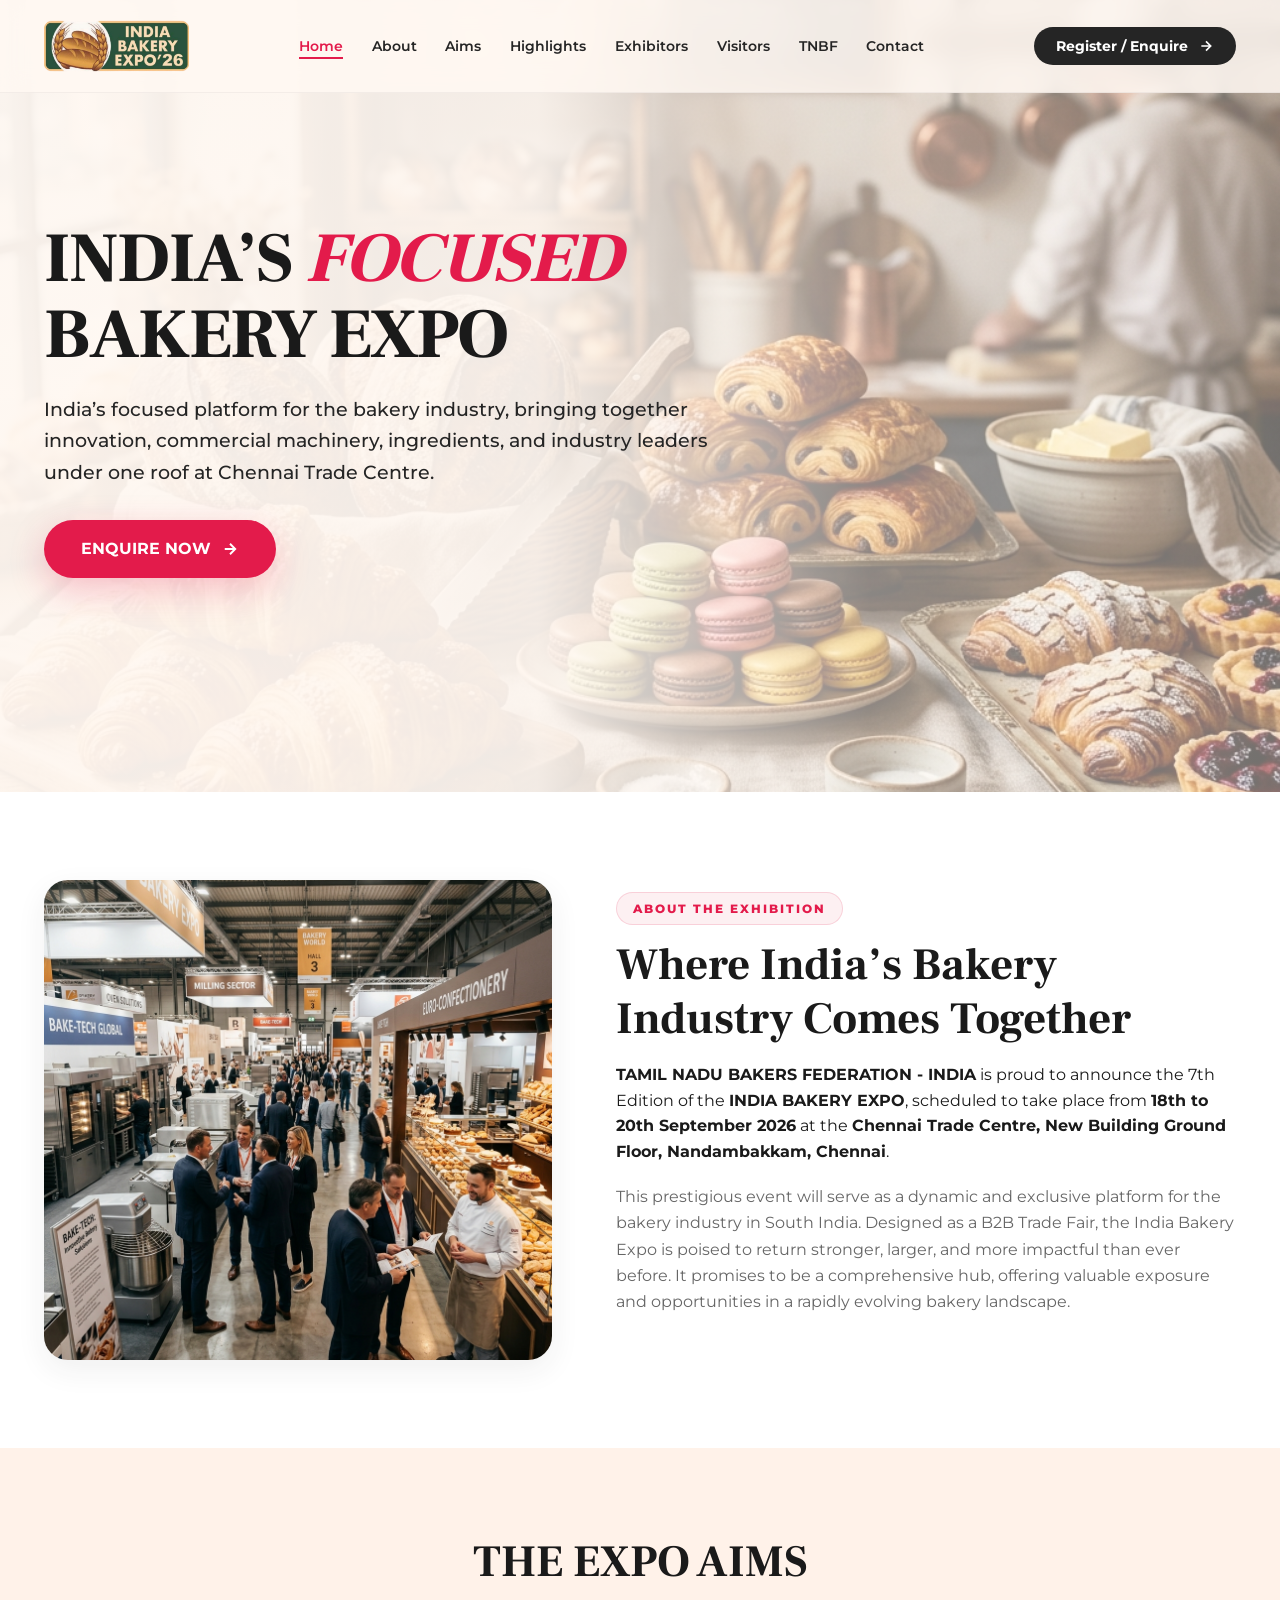
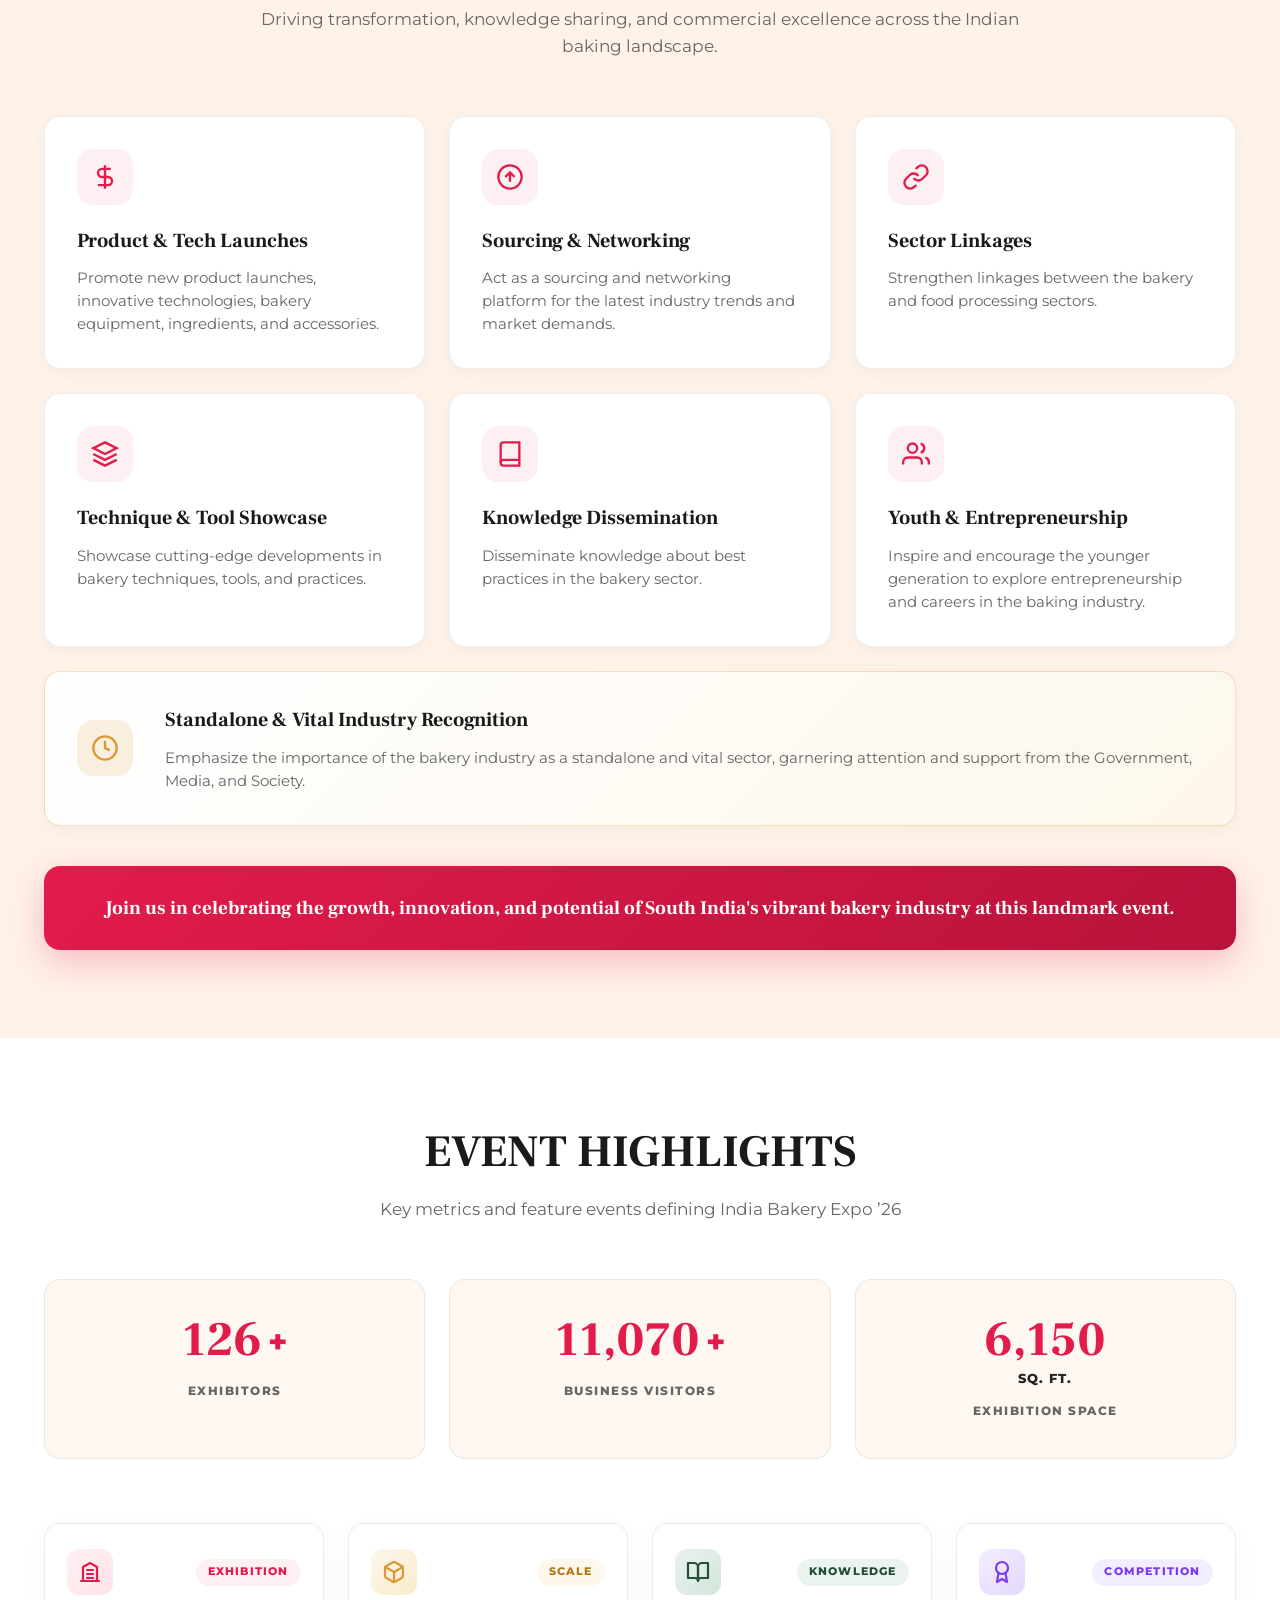
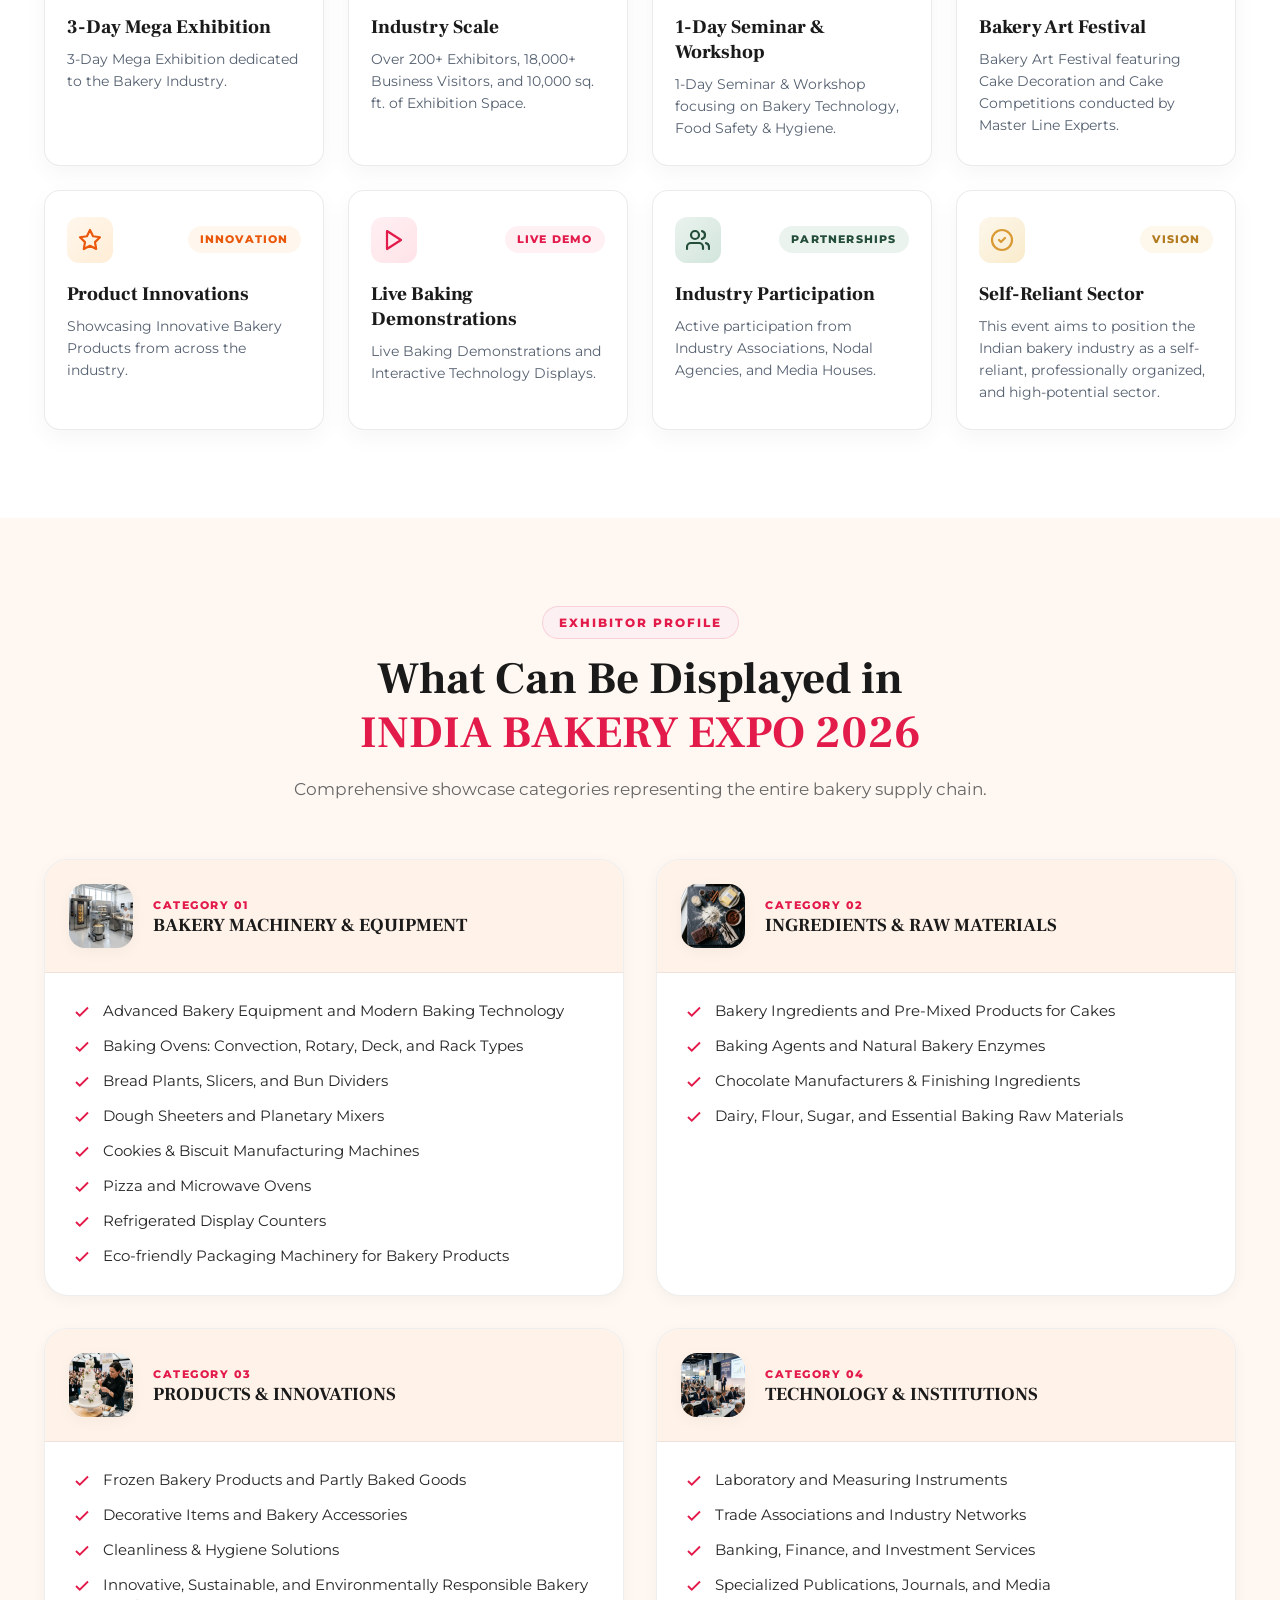
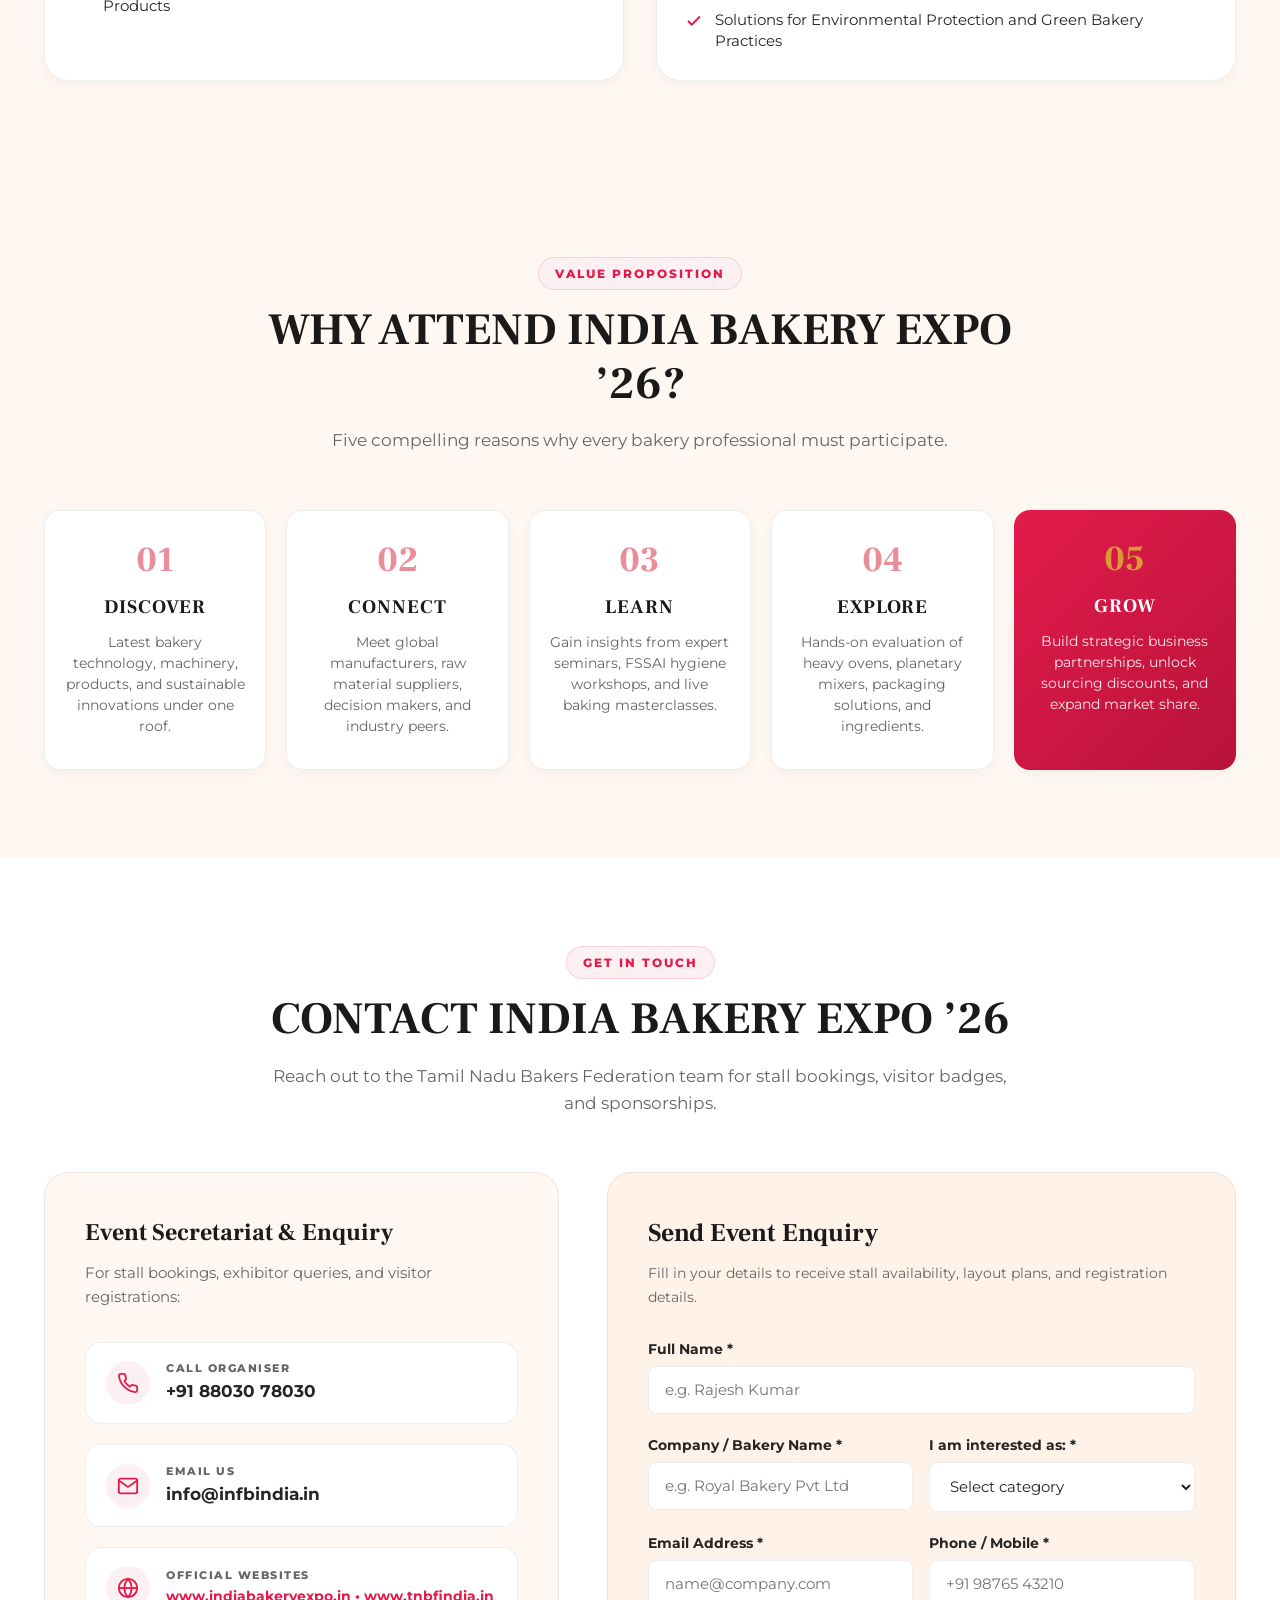
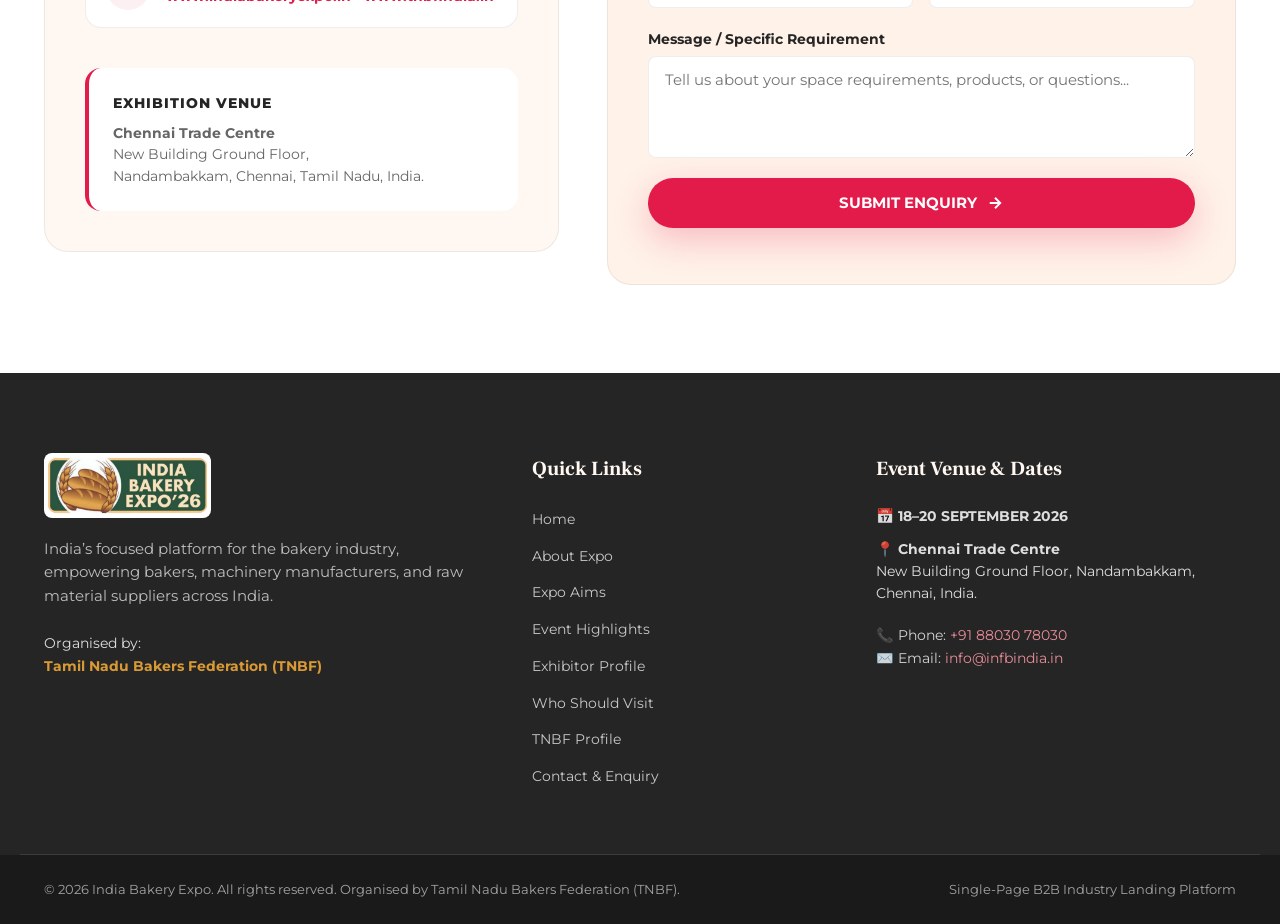
==== commit 63e821c3: "refactor: clean up hero section and migrate feature cards to a redesigned highlights grid layout" ====
--- a/index.html
+++ b/index.html
@@ -94,19 +94,8 @@
                                 <path d="M5 12h14M12 5l7 7-7 7" />
                             </svg>
                         </button>
-                        <a href="#about" class="btn btn-outline btn-lg">
-                            <span>EXPLORE EXPO</span>
-                            <svg width="18" height="18" viewBox="0 0 24 24" fill="none" stroke="currentColor"
-                                stroke-width="2">
-                                <path d="M12 5v14M5 12l7 7 7-7" />
-                            </svg>
-                        </a>
-                    </div>
-
-                    <div class="hero-organizer-tag">
-                        <span class="org-icon">🏛️</span>
-                        <span>Organised by <strong>Tamil Nadu Bakers Federation (TNBF)</strong></span>
-                    </div>
+                    </div>
+
                 </div>
             </div>
 
@@ -122,11 +111,7 @@
                         <div class="image-stack">
                             <img src="assets/images/expo_intro.jpg" alt="India Bakery Expo B2B Exhibition Floor"
                                 class="split-img img-main">
-                            <div class="split-stat-box">
-                                <span class="stat-number">10,000</span>
-                                <span class="stat-unit">SQ. FT.</span>
-                                <span class="stat-desc">Exhibition Space</span>
-                            </div>
+                            
                         </div>
                     </div>
 
@@ -298,86 +283,149 @@
                         <span class="stat-unit-label">SQ. FT.</span>
                         <div class="stat-label">EXHIBITION SPACE</div>
                     </div>
-                    <div class="stat-card">
+                    <!-- <div class="stat-card">
                         <div class="stat-value" data-counter="3">0</div>
                         <span class="stat-unit-label">DAYS</span>
                         <div class="stat-label">POWER-PACKED EXPO</div>
-                    </div>
-                </div>
-
-                <!-- Feature Cards Layout -->
-                <div class="features-wrapper">
-                    <div class="features-grid">
-
-                        <!-- Feature 1 -->
-                        <div class="feature-card">
-                            <div class="feature-badge">EXHIBITION</div>
-                            <h3 class="feature-title">3-Day Mega Exhibition</h3>
-                            <p class="feature-desc">3-Day Mega Exhibition dedicated to the Bakery Industry.</p>
-                        </div>
-
-                        <!-- Feature 2 -->
-                        <div class="feature-card">
-                            <div class="feature-badge">SCALE</div>
-                            <h3 class="feature-title">Industry Scale</h3>
-                            <p class="feature-desc">Over 200+ Exhibitors, 18,000+ Business Visitors, and 10,000 sq. ft.
-                                of Exhibition Space.</p>
-                        </div>
-
-                        <!-- Feature 3 -->
-                        <div class="feature-card">
-                            <div class="feature-badge">KNOWLEDGE</div>
-                            <h3 class="feature-title">1-Day Seminar & Workshop</h3>
-                            <p class="feature-desc">1-Day Seminar & Workshop focusing on Bakery Technology, Food Safety
-                                & Hygiene.</p>
-                        </div>
-
-                        <!-- Feature 4 -->
-                        <div class="feature-card">
-                            <div class="feature-badge">COMPETITION</div>
-                            <h3 class="feature-title">Bakery Art Festival</h3>
-                            <p class="feature-desc">Bakery Art Festival featuring Cake Decoration and Cake Competitions
-                                conducted by Master Line Experts.</p>
-                        </div>
-
-                        <!-- Feature 5 -->
-                        <div class="feature-card">
-                            <div class="feature-badge">INNOVATION</div>
-                            <h3 class="feature-title">Product Innovations</h3>
-                            <p class="feature-desc">Showcasing Innovative Bakery Products from across the industry.</p>
-                        </div>
-
-                        <!-- Feature 6 -->
-                        <div class="feature-card">
-                            <div class="feature-badge">LIVE DEMO</div>
-                            <h3 class="feature-title">Live Baking Demonstrations</h3>
-                            <p class="feature-desc">Live Baking Demonstrations and Interactive Technology Displays.</p>
-                        </div>
-
-                        <!-- Feature 7 -->
-                        <div class="feature-card">
-                            <div class="feature-badge">PARTNERSHIPS</div>
-                            <h3 class="feature-title">Industry Participation</h3>
-                            <p class="feature-desc">Active participation from Industry Associations, Nodal Agencies, and
-                                Media Houses.</p>
-                        </div>
-
-                        <!-- Feature 8 -->
-                        <div class="feature-card">
-                            <div class="feature-badge">VISION</div>
-                            <h3 class="feature-title">Self-Reliant Sector</h3>
-                            <p class="feature-desc">This event aims to position the Indian bakery industry as a
-                                self-reliant, professionally organized, and high-potential sector.</p>
-                        </div>
-
-                    </div>
-
-                    <div class="highlights-footer-box">
-                        <p class="highlights-p">Through this platform, efforts will be made to highlight the bakery
-                            industry's economic contribution to the state and national level, encouraging support from
-                            the government for sustainable development initiatives.</p>
-                        <p class="highlights-p">Attendees will witness the latest advancements in technology, alongside
-                            creative innovations that are shaping the future of the sector.</p>
+                    </div> -->
+                </div>
+
+                <!-- Feature Cards Layout (Redesigned 8 Highlights Grid) -->
+                <div class="highlights-wrapper">
+                    <div class="highlights-grid">
+
+                        <!-- Highlight 1: EXHIBITION -->
+                        <div class="highlight-card highlight-theme-rose">
+                            <div class="highlight-top">
+                                <div class="highlight-icon-box">
+                                    <svg width="24" height="24" viewBox="0 0 24 24" fill="none" stroke="currentColor" stroke-width="2.2" stroke-linecap="round" stroke-linejoin="round">
+                                        <path d="M3 21h18"/>
+                                        <path d="M5 21V7l7-4 7 4v14"/>
+                                        <path d="M9 10h6"/>
+                                        <path d="M9 14h6"/>
+                                        <path d="M9 18h6"/>
+                                    </svg>
+                                </div>
+                                <span class="highlight-badge">EXHIBITION</span>
+                            </div>
+                            <h3 class="highlight-title">3-Day Mega Exhibition</h3>
+                            <p class="highlight-desc">3-Day Mega Exhibition dedicated to the Bakery Industry.</p>
+                            <div class="highlight-card-accent"></div>
+                        </div>
+
+                        <!-- Highlight 2: SCALE -->
+                        <div class="highlight-card highlight-theme-gold">
+                            <div class="highlight-top">
+                                <div class="highlight-icon-box">
+                                    <svg width="24" height="24" viewBox="0 0 24 24" fill="none" stroke="currentColor" stroke-width="2.2" stroke-linecap="round" stroke-linejoin="round">
+                                        <path d="M21 16V8a2 2 0 0 0-1-1.73l-7-4a2 2 0 0 0-2 0l-7 4A2 2 0 0 0 3 8v8a2 2 0 0 0 1 1.73l7 4a2 2 0 0 0 2 0l7-4A2 2 0 0 0 21 16z"/>
+                                        <polyline points="3.27 6.96 12 12.01 20.73 6.96"/>
+                                        <line x1="12" y1="22.08" x2="12" y2="12"/>
+                                    </svg>
+                                </div>
+                                <span class="highlight-badge">SCALE</span>
+                            </div>
+                            <h3 class="highlight-title">Industry Scale</h3>
+                            <p class="highlight-desc">Over 200+ Exhibitors, 18,000+ Business Visitors, and 10,000 sq. ft. of Exhibition Space.</p>
+                            <div class="highlight-card-accent"></div>
+                        </div>
+
+                        <!-- Highlight 3: KNOWLEDGE -->
+                        <div class="highlight-card highlight-theme-emerald">
+                            <div class="highlight-top">
+                                <div class="highlight-icon-box">
+                                    <svg width="24" height="24" viewBox="0 0 24 24" fill="none" stroke="currentColor" stroke-width="2.2" stroke-linecap="round" stroke-linejoin="round">
+                                        <path d="M2 3h6a4 4 0 0 1 4 4v14a3 3 0 0 0-3-3H2z"/>
+                                        <path d="M22 3h-6a4 4 0 0 0-4 4v14a3 3 0 0 1 3-3h7z"/>
+                                    </svg>
+                                </div>
+                                <span class="highlight-badge">KNOWLEDGE</span>
+                            </div>
+                            <h3 class="highlight-title">1-Day Seminar & Workshop</h3>
+                            <p class="highlight-desc">1-Day Seminar & Workshop focusing on Bakery Technology, Food Safety & Hygiene.</p>
+                            <div class="highlight-card-accent"></div>
+                        </div>
+
+                        <!-- Highlight 4: COMPETITION -->
+                        <div class="highlight-card highlight-theme-purple">
+                            <div class="highlight-top">
+                                <div class="highlight-icon-box">
+                                    <svg width="24" height="24" viewBox="0 0 24 24" fill="none" stroke="currentColor" stroke-width="2.2" stroke-linecap="round" stroke-linejoin="round">
+                                        <circle cx="12" cy="8" r="6"/>
+                                        <path d="M15.477 12.89 17 22l-5-3-5 3 1.523-9.11"/>
+                                    </svg>
+                                </div>
+                                <span class="highlight-badge">COMPETITION</span>
+                            </div>
+                            <h3 class="highlight-title">Bakery Art Festival</h3>
+                            <p class="highlight-desc">Bakery Art Festival featuring Cake Decoration and Cake Competitions conducted by Master Line Experts.</p>
+                            <div class="highlight-card-accent"></div>
+                        </div>
+
+                        <!-- Highlight 5: INNOVATION -->
+                        <div class="highlight-card highlight-theme-amber">
+                            <div class="highlight-top">
+                                <div class="highlight-icon-box">
+                                    <svg width="24" height="24" viewBox="0 0 24 24" fill="none" stroke="currentColor" stroke-width="2.2" stroke-linecap="round" stroke-linejoin="round">
+                                        <polygon points="12 2 15.09 8.26 22 9.27 17 14.14 18.18 21.02 12 17.77 5.82 21.02 7 14.14 2 9.27 8.91 8.26 12 2"/>
+                                    </svg>
+                                </div>
+                                <span class="highlight-badge">INNOVATION</span>
+                            </div>
+                            <h3 class="highlight-title">Product Innovations</h3>
+                            <p class="highlight-desc">Showcasing Innovative Bakery Products from across the industry.</p>
+                            <div class="highlight-card-accent"></div>
+                        </div>
+
+                        <!-- Highlight 6: LIVE DEMO -->
+                        <div class="highlight-card highlight-theme-rose">
+                            <div class="highlight-top">
+                                <div class="highlight-icon-box">
+                                    <svg width="24" height="24" viewBox="0 0 24 24" fill="none" stroke="currentColor" stroke-width="2.2" stroke-linecap="round" stroke-linejoin="round">
+                                        <polygon points="5 3 19 12 5 21 5 3"/>
+                                    </svg>
+                                </div>
+                                <span class="highlight-badge">LIVE DEMO</span>
+                            </div>
+                            <h3 class="highlight-title">Live Baking Demonstrations</h3>
+                            <p class="highlight-desc">Live Baking Demonstrations and Interactive Technology Displays.</p>
+                            <div class="highlight-card-accent"></div>
+                        </div>
+
+                        <!-- Highlight 7: PARTNERSHIPS -->
+                        <div class="highlight-card highlight-theme-emerald">
+                            <div class="highlight-top">
+                                <div class="highlight-icon-box">
+                                    <svg width="24" height="24" viewBox="0 0 24 24" fill="none" stroke="currentColor" stroke-width="2.2" stroke-linecap="round" stroke-linejoin="round">
+                                        <path d="M17 21v-2a4 4 0 0 0-4-4H5a4 4 0 0 0-4 4v2"/>
+                                        <circle cx="9" cy="7" r="4"/>
+                                        <path d="M23 21v-2a4 4 0 0 0-3-3.87"/>
+                                        <path d="M16 3.13a4 4 0 0 1 0 7.75"/>
+                                    </svg>
+                                </div>
+                                <span class="highlight-badge">PARTNERSHIPS</span>
+                            </div>
+                            <h3 class="highlight-title">Industry Participation</h3>
+                            <p class="highlight-desc">Active participation from Industry Associations, Nodal Agencies, and Media Houses.</p>
+                            <div class="highlight-card-accent"></div>
+                        </div>
+
+                        <!-- Highlight 8: VISION -->
+                        <div class="highlight-card highlight-theme-gold">
+                            <div class="highlight-top">
+                                <div class="highlight-icon-box">
+                                    <svg width="24" height="24" viewBox="0 0 24 24" fill="none" stroke="currentColor" stroke-width="2.2" stroke-linecap="round" stroke-linejoin="round">
+                                        <circle cx="12" cy="12" r="10"/>
+                                        <path d="m9 12 2 2 4-4"/>
+                                    </svg>
+                                </div>
+                                <span class="highlight-badge">VISION</span>
+                            </div>
+                            <h3 class="highlight-title">Self-Reliant Sector</h3>
+                            <p class="highlight-desc">This event aims to position the Indian bakery industry as a self-reliant, professionally organized, and high-potential sector.</p>
+                            <div class="highlight-card-accent"></div>
+                        </div>
+
                     </div>
                 </div>
             </div>
@@ -619,304 +667,7 @@
                 </div>
             </div>
         </section>
-
-        <!-- 7. VISITOR SECTION -->
-        <section class="section section-visitors" id="visitors">
-            <div class="container">
-                <div class="section-header text-center">
-                    <div class="section-tag">TARGET DELEGATES</div>
-                    <h2 class="section-title">WHO SHOULD VISIT?</h2>
-                    <p class="section-subtitle">
-                        India Bakery Expo 2026 will host a wide spectrum of industry professionals and stakeholders
-                        seeking to explore the latest in bakery innovation, technology, and trends.
-                    </p>
-                </div>
-
-                <div class="visitor-accordion-wrap">
-
-                    <!-- Accordion Item 1 -->
-                    <div class="accordion-item active">
-                        <button class="accordion-header" aria-expanded="true">
-                            <span class="accordion-title">
-                                <span class="acc-badge">01</span>
-                                MANUFACTURERS & PRODUCT INNOVATORS
-                            </span>
-                            <svg class="acc-chevron" width="20" height="20" viewBox="0 0 24 24" fill="none"
-                                stroke="currentColor" stroke-width="2.5">
-                                <path d="M6 9l6 6 6-6" />
-                            </svg>
-                        </button>
-                        <div class="accordion-content">
-                            <div class="visitor-tags-grid">
-                                <div class="vtag"><span class="vtag-bullet"></span>Bread Manufacturers</div>
-                                <div class="vtag"><span class="vtag-bullet"></span>Biscuit & Cookie Manufacturers</div>
-                                <div class="vtag"><span class="vtag-bullet"></span>Ice Cream Manufacturers</div>
-                                <div class="vtag"><span class="vtag-bullet"></span>Snack Food Producers</div>
-                                <div class="vtag"><span class="vtag-bullet"></span>Frozen & Packaged Bakery Product
-                                    Manufacturers</div>
-                                <div class="vtag"><span class="vtag-bullet"></span>Millet-Based Bakery Product
-                                    Manufacturers</div>
-                                <div class="vtag"><span class="vtag-bullet"></span>Vegan Bakery Product Manufacturers &
-                                    Suppliers</div>
-                                <div class="vtag"><span class="vtag-bullet"></span>Chocolate & Confectionery Producers
-                                </div>
-                                <div class="vtag"><span class="vtag-bullet"></span>Wholesale Bakery Plants</div>
-                            </div>
-                        </div>
-                    </div>
-
-                    <!-- Accordion Item 2 -->
-                    <div class="accordion-item">
-                        <button class="accordion-header" aria-expanded="false">
-                            <span class="accordion-title">
-                                <span class="acc-badge">02</span>
-                                RETAILERS & BAKERY ENTREPRENEURS
-                            </span>
-                            <svg class="acc-chevron" width="20" height="20" viewBox="0 0 24 24" fill="none"
-                                stroke="currentColor" stroke-width="2.5">
-                                <path d="M6 9l6 6 6-6" />
-                            </svg>
-                        </button>
-                        <div class="accordion-content">
-                            <div class="visitor-tags-grid">
-                                <div class="vtag"><span class="vtag-bullet"></span>Bakery Owners</div>
-                                <div class="vtag"><span class="vtag-bullet"></span>In-house Supermarket Bakeries</div>
-                                <div class="vtag"><span class="vtag-bullet"></span>Café Parlors and Chain Bakeries</div>
-                                <div class="vtag"><span class="vtag-bullet"></span>Home Bakers</div>
-                                <div class="vtag"><span class="vtag-bullet"></span>Retail Outlets and Malls</div>
-                            </div>
-                        </div>
-                    </div>
-
-                    <!-- Accordion Item 3 -->
-                    <div class="accordion-item">
-                        <button class="accordion-header" aria-expanded="false">
-                            <span class="accordion-title">
-                                <span class="acc-badge">03</span>
-                                CULINARY & HOSPITALITY PROFESSIONALS
-                            </span>
-                            <svg class="acc-chevron" width="20" height="20" viewBox="0 0 24 24" fill="none"
-                                stroke="currentColor" stroke-width="2.5">
-                                <path d="M6 9l6 6 6-6" />
-                            </svg>
-                        </button>
-                        <div class="accordion-content">
-                            <div class="visitor-tags-grid">
-                                <div class="vtag"><span class="vtag-bullet"></span>Executive Chefs from Star Hotels &
-                                    Hospitality Chains</div>
-                                <div class="vtag"><span class="vtag-bullet"></span>Hotels and Restaurants</div>
-                                <div class="vtag"><span class="vtag-bullet"></span>Food Caterers and Catering Institutes
-                                </div>
-                            </div>
-                        </div>
-                    </div>
-
-                    <!-- Accordion Item 4 -->
-                    <div class="accordion-item">
-                        <button class="accordion-header" aria-expanded="false">
-                            <span class="accordion-title">
-                                <span class="acc-badge">04</span>
-                                INSTITUTIONAL, EDUCATIONAL & GOVERNMENT BODIES
-                            </span>
-                            <svg class="acc-chevron" width="20" height="20" viewBox="0 0 24 24" fill="none"
-                                stroke="currentColor" stroke-width="2.5">
-                                <path d="M6 9l6 6 6-6" />
-                            </svg>
-                        </button>
-                        <div class="accordion-content">
-                            <div class="visitor-tags-grid">
-                                <div class="vtag"><span class="vtag-bullet"></span>FSSAI & Food Regulatory Authorities
-                                </div>
-                                <div class="vtag"><span class="vtag-bullet"></span>Ministry of Food Processing
-                                    Industries (MoFPI)</div>
-                                <div class="vtag"><span class="vtag-bullet"></span>MSME, APEDA, and Allied Bodies</div>
-                                <div class="vtag"><span class="vtag-bullet"></span>Departments Supporting Food Safety &
-                                    Sustainability</div>
-                                <div class="vtag"><span class="vtag-bullet"></span>Food Technology / Hotel Management /
-                                    B.Tech Institutes</div>
-                                <div class="vtag"><span class="vtag-bullet"></span>Trade Associations and Industrial
-                                    Bodies</div>
-                            </div>
-                        </div>
-                    </div>
-
-                    <!-- Accordion Item 5 -->
-                    <div class="accordion-item">
-                        <button class="accordion-header" aria-expanded="false">
-                            <span class="accordion-title">
-                                <span class="acc-badge">05</span>
-                                CORPORATE, TRADE & GENERAL CONSUMERS
-                            </span>
-                            <svg class="acc-chevron" width="20" height="20" viewBox="0 0 24 24" fill="none"
-                                stroke="currentColor" stroke-width="2.5">
-                                <path d="M6 9l6 6 6-6" />
-                            </svg>
-                        </button>
-                        <div class="accordion-content">
-                            <div class="visitor-tags-grid">
-                                <div class="vtag"><span class="vtag-bullet"></span>Corporate Buyers and IT Parks</div>
-                                <div class="vtag"><span class="vtag-bullet"></span>FMCG and Distribution Companies</div>
-                                <div class="vtag"><span class="vtag-bullet"></span>General Consumers, Food Enthusiasts &
-                                    Aspiring Entrepreneurs</div>
-                            </div>
-                        </div>
-                    </div>
-
-                    <!-- Accordion Item 6 -->
-                    <div class="accordion-item">
-                        <button class="accordion-header" aria-expanded="false">
-                            <span class="accordion-title">
-                                <span class="acc-badge">06</span>
-                                CLUSTER FORMATION & STRATEGIC ALLIANCES
-                            </span>
-                            <svg class="acc-chevron" width="20" height="20" viewBox="0 0 24 24" fill="none"
-                                stroke="currentColor" stroke-width="2.5">
-                                <path d="M6 9l6 6 6-6" />
-                            </svg>
-                        </button>
-                        <div class="accordion-content">
-                            <div class="visitor-tags-grid">
-                                <div class="vtag"><span class="vtag-bullet"></span>Regional Bakery Clusters & Industrial
-                                    Associations</div>
-                                <div class="vtag"><span class="vtag-bullet"></span>State-wise MSME Involvement</div>
-                                <div class="vtag"><span class="vtag-bullet"></span>Collaborative Networks for R&D,
-                                    Export Promotion & Sustainability</div>
-                            </div>
-                        </div>
-                    </div>
-
-                </div>
-            </div>
-        </section>
-
-        <!-- 8. VISUAL GALLERY
-        <section class="section section-gallery" id="gallery">
-            <div class="container">
-                <div class="section-header text-center">
-                    <div class="section-tag">EXPO ATMOSPHERE</div>
-                    <h2 class="section-title">VISUAL GALLERY</h2>
-                    <p class="section-subtitle">Glimpses of commercial baking equipment, live masterclasses, and vibrant
-                        trade fair networking.</p>
-                </div>
-
-                <div class="gallery-grid">
-                    <div class="gallery-item item-large">
-                        <img src="assets/images/hero_bakery.jpg" alt="Artisan Bakery Products" class="gallery-img">
-                        <div class="gallery-overlay">
-                            <span class="gallery-cat">Artisan Showcase</span>
-                            <h4 class="gallery-caption">Artisanal Bakery & Confectionery Products</h4>
-                        </div>
-                    </div>
-
-                    <div class="gallery-item">
-                        <img src="assets/images/expo_intro.jpg" alt="Exhibition Hall B2B Floor" class="gallery-img">
-                        <div class="gallery-overlay">
-                            <span class="gallery-cat">Trade Floor</span>
-                            <h4 class="gallery-caption">B2B Exhibition Floor & Networking</h4>
-                        </div>
-                    </div>
-
-                    <div class="gallery-item">
-                        <img src="assets/images/bakery_machinery.jpg" alt="Commercial Bakery Machinery"
-                            class="gallery-img">
-                        <div class="gallery-overlay">
-                            <span class="gallery-cat">Technology</span>
-                            <h4 class="gallery-caption">Advanced Baking Ovens & Machinery</h4>
-                        </div>
-                    </div>
-
-                    <div class="gallery-item">
-                        <img src="assets/images/bakery_art.jpg" alt="Cake Decoration Festival" class="gallery-img">
-                        <div class="gallery-overlay">
-                            <span class="gallery-cat">Competitions</span>
-                            <h4 class="gallery-caption">Bakery Art & Live Cake Decorating</h4>
-                        </div>
-                    </div>
-
-                    <div class="gallery-item">
-                        <img src="assets/images/bakery_ingredients.jpg" alt="Raw Ingredients & Enzymes"
-                            class="gallery-img">
-                        <div class="gallery-overlay">
-                            <span class="gallery-cat">Ingredients</span>
-                            <h4 class="gallery-caption">Raw Materials, Enzymes & Chocolates</h4>
-                        </div>
-                    </div>
-
-                    <div class="gallery-item">
-                        <img src="assets/images/bakery_seminar.jpg" alt="Technical Seminar & Workshop"
-                            class="gallery-img">
-                        <div class="gallery-overlay">
-                            <span class="gallery-cat">Knowledge</span>
-                            <h4 class="gallery-caption">Technical Seminars & Industry Workshops</h4>
-                        </div>
-                    </div>
-                </div>
-            </div>
-        </section> -->
-
-        <!-- 9. TAMIL NADU BAKERS FEDERATION -->
-        <section class="section section-tnbf" id="tnbf">
-            <div class="container">
-                <div class="tnbf-card">
-                    <div class="tnbf-header-row">
-                        <div class="tnbf-badge">ORGANISER PROFILE</div>
-                        <h2 class="tnbf-title">TAMIL NADU BAKERS FEDERATION (TNBF)</h2>
-                    </div>
-
-                    <div class="tnbf-grid">
-                        <div class="tnbf-main-text">
-                            <p class="lead-text">
-                                <strong>Tamil Nadu Bakers Federation (TNBF)</strong> is an organization actively run by
-                                professionals in the baking industry. TNBF aims to promote the baking industry by
-                                sharing technical and trade knowledge among its members and acts as a liaison with
-                                organizations involved in food processing, both governmental and private, located in
-                                India and abroad.
-                            </p>
-                            <p class="body-text">
-                                Through strategic alliances and industry initiatives, TNBF drives continuous
-                                improvements in food safety, modern technology adoption, skill development, and market
-                                access for regional bakers and large industrial units alike.
-                            </p>
-                        </div>
-
-                        <div class="tnbf-collaborations">
-                            <h3 class="collab-heading">Strategic Collaborations & Key Partners</h3>
-                            <p class="collab-sub">TNBF collaborates with premier national and international bodies to
-                                conduct technical seminars, training programs, trade shows, and practical
-                                demonstrations:</p>
-
-                            <div class="collab-pills">
-                                <div class="collab-pill">
-                                    <span class="pill-icon">🏛️</span>
-                                    <span>Ministry of Food Processing</span>
-                                </div>
-                                <div class="collab-pill">
-                                    <span class="pill-icon">🌾</span>
-                                    <span>U.S. Wheat Associates</span>
-                                </div>
-                                <div class="collab-pill">
-                                    <span class="pill-icon">🌱</span>
-                                    <span>American Soybean Association</span>
-                                </div>
-                                <div class="collab-pill">
-                                    <span class="pill-icon">🔬</span>
-                                    <span>CFTRI (Central Food Tech Institute)</span>
-                                </div>
-                                <div class="collab-pill">
-                                    <span class="pill-icon">⚙️</span>
-                                    <span>Wheat Millers Associations</span>
-                                </div>
-                                <div class="collab-pill">
-                                    <span class="pill-icon">🫐</span>
-                                    <span>US Blueberry Council</span>
-                                </div>
-                            </div>
-                        </div>
-                    </div>
-                </div>
-            </div>
-        </section>
-
+        
         <!-- 10. WHY ATTEND -->
         <section class="section section-why" id="why">
             <div class="container">
@@ -1176,51 +927,113 @@
 
     <!-- REGISTRATION / ENQUIRY MODAL DIALOG -->
     <div class="modal-overlay" id="enquiryModal" aria-hidden="true">
-        <div class="modal-card" role="dialog" aria-modal="true" aria-labelledby="modalTitle">
-            <button class="modal-close-btn" id="modalCloseBtn" aria-label="Close modal">&times;</button>
-            <div class="modal-header">
-                <div class="modal-tag">OFFICIAL REGISTRATION & STALL ENQUIRY</div>
-                <h3 id="modalTitle" class="modal-title">India Bakery Expo ’26</h3>
-                <p class="modal-sub">18–20 September 2026 | Chennai Trade Centre, Chennai</p>
-            </div>
-            <form class="modal-form" id="modalEnquiryForm">
-                <div class="form-group">
-                    <label for="mFullName">Full Name *</label>
-                    <input type="text" id="mFullName" class="form-input" placeholder="Your Name" required>
-                </div>
-                <div class="form-row">
-                    <div class="form-group">
-                        <label for="mCompany">Company / Bakery Name *</label>
-                        <input type="text" id="mCompany" class="form-input" placeholder="Organization" required>
-                    </div>
-                    <div class="form-group">
-                        <label for="mType">Interest Category *</label>
-                        <select id="mType" class="form-select" required>
-                            <option value="Exhibitor">Exhibitor (Book Stall)</option>
-                            <option value="Visitor">Business Visitor Badge</option>
-                            <option value="Seminar">Seminar & Workshop</option>
-                            <option value="Sponsor">Sponsorship</option>
-                        </select>
-                    </div>
-                </div>
-                <div class="form-row">
-                    <div class="form-group">
-                        <label for="mEmail">Email *</label>
-                        <input type="email" id="mEmail" class="form-input" placeholder="email@domain.com" required>
-                    </div>
-                    <div class="form-group">
-                        <label for="mPhone">Phone Number *</label>
-                        <input type="tel" id="mPhone" class="form-input" placeholder="+91 Mobile number" required>
-                    </div>
-                </div>
-                <div class="form-group">
-                    <label for="mMessage">Details / Specific Requirements</label>
-                    <textarea id="mMessage" class="form-textarea" rows="3"
-                        placeholder="Specify booth dimensions or inquiry details..."></textarea>
-                </div>
-                <button type="submit" class="btn btn-rose btn-block">SUBMIT REGISTRATION</button>
-                <div class="form-feedback" id="modalFormFeedback"></div>
-            </form>
+        <div class="modal-card" role="dialog" aria-modal="true" aria-labelledby="modalHeaderTitle">
+            
+            <!-- Red / Theme Header Banner -->
+            <div class="modal-header-bar">
+                <h3 id="modalHeaderTitle" class="modal-header-title">REGISTER FOR INDIA BAKERY EXPO - 2026</h3>
+                <button class="modal-close-icon" id="modalCloseBtn" aria-label="Close modal">
+                    <svg width="20" height="20" viewBox="0 0 24 24" fill="none" stroke="currentColor" stroke-width="2.5" stroke-linecap="round" stroke-linejoin="round">
+                        <line x1="18" y1="6" x2="6" y2="18"></line>
+                        <line x1="6" y1="6" x2="18" y2="18"></line>
+                    </svg>
+                </button>
+            </div>
+
+            <!-- Modal Content Body -->
+            <div class="modal-body-content">
+                
+                <!-- Tab Selector Switcher -->
+                <div class="modal-tab-switcher" role="tablist">
+                    <button type="button" class="tab-btn active" id="tabStallBtn" role="tab" aria-selected="true" aria-controls="stallForm">
+                        Stall Booking
+                    </button>
+                    <button type="button" class="tab-btn" id="tabVisitorBtn" role="tab" aria-selected="false" aria-controls="visitorForm">
+                        Visitor Registration
+                    </button>
+                </div>
+
+                <!-- FORM 1: STALL BOOKING -->
+                <form class="modal-enquiry-form tab-content active" id="stallForm" role="tabpanel">
+                    <div class="form-grid-2col">
+                        <div class="modal-field-group">
+                            <label for="stallName">Name *</label>
+                            <input type="text" id="stallName" class="expo-input" placeholder="Enter Name" required>
+                        </div>
+                        <div class="modal-field-group">
+                            <label for="stallCompany">Company Name</label>
+                            <input type="text" id="stallCompany" class="expo-input" placeholder="Enter Company Name">
+                        </div>
+                        <div class="modal-field-group">
+                            <label for="stallMobile">Mobile Number *</label>
+                            <input type="tel" id="stallMobile" class="expo-input" placeholder="Enter 10-digit Mobile" required>
+                        </div>
+                        <div class="modal-field-group">
+                            <label for="stallEmail">Email ID</label>
+                            <input type="email" id="stallEmail" class="expo-input" placeholder="Enter Email ID">
+                        </div>
+                        <div class="modal-field-group">
+                            <label for="stallCategory">Business Category</label>
+                            <input type="text" id="stallCategory" class="expo-input" placeholder="Enter Business Category">
+                        </div>
+                        <div class="modal-field-group">
+                            <label for="stallSize">Stall Size</label>
+                            <input type="text" id="stallSize" class="expo-input" placeholder="Enter Stall Size">
+                        </div>
+                        <div class="modal-field-group">
+                            <label for="stallCity">City *</label>
+                            <input type="text" id="stallCity" class="expo-input" placeholder="Enter City" required>
+                        </div>
+                    </div>
+                    <div class="modal-field-group field-full-width">
+                        <label for="stallRemarks">Remarks</label>
+                        <input type="text" id="stallRemarks" class="expo-input" placeholder="Enter Remarks">
+                    </div>
+
+                    <div class="modal-actions-footer">
+                        <button type="button" class="expo-btn expo-btn-cancel" id="stallCancelBtn">Cancel</button>
+                        <button type="submit" class="expo-btn expo-btn-submit">Send Message</button>
+                    </div>
+                    <div class="form-feedback" id="stallFormFeedback"></div>
+                </form>
+
+                <!-- FORM 2: VISITOR REGISTRATION -->
+                <form class="modal-enquiry-form tab-content" id="visitorForm" role="tabpanel" style="display: none;">
+                    <div class="form-grid-2col">
+                        <div class="modal-field-group">
+                            <label for="visitorName">Name *</label>
+                            <input type="text" id="visitorName" class="expo-input" placeholder="Enter Name" required>
+                        </div>
+                        <div class="modal-field-group">
+                            <label for="visitorMobile">Mobile Number *</label>
+                            <input type="tel" id="visitorMobile" class="expo-input" placeholder="Enter 10-digit Mobile" required>
+                        </div>
+                        <div class="modal-field-group">
+                            <label for="visitorCompany">Company Name</label>
+                            <input type="text" id="visitorCompany" class="expo-input" placeholder="Enter Company Name">
+                        </div>
+                        <div class="modal-field-group">
+                            <label for="visitorEmail">Email ID</label>
+                            <input type="email" id="visitorEmail" class="expo-input" placeholder="Enter Email ID">
+                        </div>
+                        <div class="modal-field-group">
+                            <label for="visitorInterest">Product of Interest</label>
+                            <input type="text" id="visitorInterest" class="expo-input" placeholder="Enter Product of Interest">
+                        </div>
+                        <div class="modal-field-group">
+                            <label for="visitorCity">City *</label>
+                            <input type="text" id="visitorCity" class="expo-input" placeholder="Enter City" required>
+                        </div>
+                    </div>
+
+                    <div class="modal-actions-footer">
+                        <button type="button" class="expo-btn expo-btn-cancel" id="visitorCancelBtn">Cancel</button>
+                        <button type="submit" class="expo-btn expo-btn-submit">Send Message</button>
+                    </div>
+                    <div class="form-feedback" id="visitorFormFeedback"></div>
+                </form>
+
+            </div>
         </div>
     </div>
 
--- a/style.css
+++ b/style.css
@@ -768,7 +768,7 @@
 }
 
 .lead-text {
-    font-size: 1.15rem;
+    font-size: 1rem;
     color: var(--dark-heading);
     line-height: 1.6;
     margin-bottom: 1.2rem;
@@ -925,7 +925,7 @@
 
 .stats-grid {
     display: grid;
-    grid-template-columns: repeat(4, 1fr);
+    grid-template-columns: repeat(3, 1fr);
     gap: 1.5rem;
     margin-bottom: 4rem;
 }
@@ -982,63 +982,175 @@
     text-transform: uppercase;
 }
 
-.features-grid {
+/* Redesigned 8 Highlights Grid */
+.highlights-grid {
     display: grid;
-    grid-template-columns: repeat(2, 1fr);
+    grid-template-columns: repeat(4, 1fr);
     gap: 1.5rem;
 }
 
-.feature-card {
-    background-color: var(--cream);
-    padding: 2rem;
-    border-radius: var(--radius-md);
-    border: 1px solid var(--border);
-    transition: var(--transition);
+.highlight-card {
+    background: #FFFFFF;
+    border-radius: 16px;
+    padding: 1.6rem 1.4rem;
+    border: 1px solid rgba(0, 0, 0, 0.08);
+    box-shadow: 0 8px 24px rgba(0, 0, 0, 0.04);
+    transition: all 0.35s cubic-bezier(0.16, 1, 0.3, 1);
     position: relative;
-}
-
-.feature-card:hover {
-    transform: translateY(-5px);
-    box-shadow: var(--shadow-md);
-    background-color: #FFFFFF;
-}
-
-.feature-card-wide {
-    grid-column: span 2;
-    background: linear-gradient(135deg, var(--green-light) 0%, #FFFFFF 100%);
-    border-color: rgba(36, 78, 58, 0.2);
-}
-
-.feature-badge {
-    font-size: 0.7rem;
-    font-weight: 800;
-    letter-spacing: 1.5px;
+    overflow: hidden;
+    display: flex;
+    flex-direction: column;
+}
+
+.highlight-card:hover {
+    transform: translateY(-8px);
+    box-shadow: 0 18px 40px rgba(0, 0, 0, 0.09);
+    border-color: rgba(227, 27, 75, 0.2);
+}
+
+.highlight-top {
+    display: flex;
+    align-items: center;
+    justify-content: space-between;
+    margin-bottom: 1.2rem;
+}
+
+.highlight-icon-box {
+    width: 46px;
+    height: 46px;
+    border-radius: 12px;
+    display: flex;
+    align-items: center;
+    justify-content: center;
+    transition: all 0.3s ease;
+    flex-shrink: 0;
+}
+
+.highlight-card:hover .highlight-icon-box {
+    transform: scale(1.1) rotate(4deg);
+}
+
+.highlight-badge {
+    font-size: 0.68rem;
+    font-weight: 800;
+    letter-spacing: 1.2px;
     text-transform: uppercase;
-    color: var(--rose);
-    background-color: var(--pink-light);
-    padding: 0.25rem 0.75rem;
-    border-radius: var(--radius-full);
-    display: inline-block;
-    margin-bottom: 0.85rem;
-}
-
-.feature-card-wide .feature-badge {
-    color: var(--green);
-    background-color: rgba(36, 78, 58, 0.1);
-}
-
-.feature-title {
+    padding: 0.3rem 0.75rem;
+    border-radius: 50px;
+}
+
+.highlight-title {
     font-family: var(--font-heading);
-    font-size: 1.35rem;
-    font-weight: 700;
+    font-size: 1.2rem;
+    font-weight: 800;
     color: var(--dark-heading);
-    margin-bottom: 0.5rem;
-}
-
-.feature-desc {
-    font-size: 0.95rem;
-    color: var(--muted);
+    margin-bottom: 0.6rem;
+    line-height: 1.3;
+}
+
+.highlight-desc {
+    font-size: 0.88rem;
+    color: #556070;
     line-height: 1.55;
+    flex-grow: 1;
+}
+
+/* Bottom Glow Accent Bar */
+.highlight-card-accent {
+    position: absolute;
+    bottom: 0;
+    left: 0;
+    height: 3px;
+    width: 0%;
+    transition: width 0.35s cubic-bezier(0.16, 1, 0.3, 1);
+    border-radius: 0 0 16px 16px;
+}
+
+.highlight-card:hover .highlight-card-accent {
+    width: 100%;
+}
+
+/* Theme Variant 1: Rose */
+.highlight-theme-rose .highlight-icon-box {
+    background: linear-gradient(135deg, #FFF0F3 0%, #FFE3E8 100%);
+    color: #E31B4B;
+}
+.highlight-theme-rose .highlight-badge {
+    background-color: #FFF0F3;
+    color: #E31B4B;
+}
+.highlight-theme-rose .highlight-card-accent {
+    background: linear-gradient(90deg, #E31B4B, #FF5376);
+}
+
+/* Theme Variant 2: Gold */
+.highlight-theme-gold .highlight-icon-box {
+    background: linear-gradient(135deg, #FDF7EC 0%, #F9EBCB 100%);
+    color: #D99A35;
+}
+.highlight-theme-gold .highlight-badge {
+    background-color: #FDF7EC;
+    color: #B37A1E;
+}
+.highlight-theme-gold .highlight-card-accent {
+    background: linear-gradient(90deg, #D99A35, #F5BA58);
+}
+
+/* Theme Variant 3: Emerald */
+.highlight-theme-emerald .highlight-icon-box {
+    background: linear-gradient(135deg, #EBF3EF 0%, #D1E5DB 100%);
+    color: #244E3A;
+}
+.highlight-theme-emerald .highlight-badge {
+    background-color: #EBF3EF;
+    color: #244E3A;
+}
+.highlight-theme-emerald .highlight-card-accent {
+    background: linear-gradient(90deg, #244E3A, #3A7B5C);
+}
+
+/* Theme Variant 4: Purple */
+.highlight-theme-purple .highlight-icon-box {
+    background: linear-gradient(135deg, #F3EEFF 0%, #E4D8FF 100%);
+    color: #7C3AED;
+}
+.highlight-theme-purple .highlight-badge {
+    background-color: #F3EEFF;
+    color: #7C3AED;
+}
+.highlight-theme-purple .highlight-card-accent {
+    background: linear-gradient(90deg, #7C3AED, #A78BFA);
+}
+
+/* Theme Variant 5: Amber */
+.highlight-theme-amber .highlight-icon-box {
+    background: linear-gradient(135deg, #FFF7ED 0%, #FFEDD5 100%);
+    color: #EA580C;
+}
+.highlight-theme-amber .highlight-badge {
+    background-color: #FFF7ED;
+    color: #EA580C;
+}
+.highlight-theme-amber .highlight-card-accent {
+    background: linear-gradient(90deg, #EA580C, #F97316);
+}
+
+/* Responsive Highlights Grid */
+@media (max-width: 1100px) {
+    .highlights-grid {
+        grid-template-columns: repeat(2, 1fr);
+        gap: 1.25rem;
+    }
+}
+
+@media (max-width: 640px) {
+    .highlights-grid {
+        grid-template-columns: 1fr;
+        gap: 1.1rem;
+    }
+    .highlight-card {
+        padding: 1.4rem 1.2rem;
+    }
 }
 
 /* --------------------------------------------------------------------------
@@ -2140,8 +2252,278 @@
     .cta-banner-card {
         padding: 2.5rem 1.5rem;
     }
-
-    .modal-card {
-        padding: 1.5rem;
+}
+
+/* ==========================================================================
+   EXPO ENQUIRY & REGISTRATION MODAL DIALOG (STALL & VISITOR)
+   ========================================================================== */
+.modal-overlay {
+    position: fixed;
+    top: 0;
+    left: 0;
+    width: 100vw;
+    height: 100vh;
+    background-color: rgba(0, 0, 0, 0.65);
+    backdrop-filter: blur(6px);
+    display: flex;
+    align-items: center;
+    justify-content: center;
+    z-index: 2000;
+    opacity: 0;
+    visibility: hidden;
+    transition: all 0.3s cubic-bezier(0.16, 1, 0.3, 1);
+    padding: 1rem;
+}
+
+.modal-overlay.active {
+    opacity: 1;
+    visibility: visible;
+}
+
+.modal-card {
+    background-color: #FFFFFF;
+    border-radius: 16px;
+    width: 100%;
+    max-width: 650px;
+    box-shadow: 0 25px 50px -12px rgba(0, 0, 0, 0.35);
+    overflow: hidden;
+    transform: translateY(20px) scale(0.97);
+    transition: all 0.3s cubic-bezier(0.16, 1, 0.3, 1);
+    max-height: 92vh;
+    display: flex;
+    flex-direction: column;
+    padding: 0;
+}
+
+.modal-overlay.active .modal-card {
+    transform: translateY(0) scale(1);
+}
+
+/* Header Bar (Red / Theme Banner) */
+.modal-header-bar {
+    background: linear-gradient(135deg, var(--rose) 0%, var(--rose-dark) 100%);
+    padding: 0.95rem 1.5rem;
+    display: flex;
+    align-items: center;
+    justify-content: space-between;
+    color: #FFFFFF;
+    position: relative;
+    border-top-left-radius: 16px;
+    border-top-right-radius: 16px;
+    flex-shrink: 0;
+}
+
+.modal-header-title {
+    font-family: var(--font-body);
+    font-size: 0.92rem;
+    font-weight: 800;
+    letter-spacing: 0.5px;
+    text-transform: uppercase;
+    color: #FFFFFF;
+    margin: 0;
+    padding-right: 1.25rem;
+    line-height: 1.25;
+}
+
+.modal-close-icon {
+    background: rgba(255, 255, 255, 0.22);
+    border: none;
+    width: 30px;
+    height: 30px;
+    border-radius: 50%;
+    color: #FFFFFF;
+    display: flex;
+    align-items: center;
+    justify-content: center;
+    cursor: pointer;
+    transition: background 0.2s ease, transform 0.2s ease;
+    flex-shrink: 0;
+}
+
+.modal-close-icon:hover {
+    background: rgba(255, 255, 255, 0.38);
+    transform: scale(1.08);
+}
+
+/* Modal Body Content */
+.modal-body-content {
+    padding: 1.1rem 1.4rem 1.25rem;
+    overflow-y: auto;
+}
+
+/* Custom Sleek Scrollbar */
+.modal-body-content::-webkit-scrollbar {
+    width: 5px;
+}
+
+.modal-body-content::-webkit-scrollbar-track {
+    background: #F1F4F8;
+    border-radius: 8px;
+}
+
+.modal-body-content::-webkit-scrollbar-thumb {
+    background: #CBD5E1;
+    border-radius: 8px;
+}
+
+.modal-body-content::-webkit-scrollbar-thumb:hover {
+    background: #94A3B8;
+}
+
+/* Tab Switcher (Pill Toggle) */
+.modal-tab-switcher {
+    display: grid;
+    grid-template-columns: 1fr 1fr;
+    background-color: #F1F5F9;
+    border-radius: 50px;
+    padding: 4px;
+    margin-bottom: 0.9rem;
+    gap: 4px;
+}
+
+.tab-btn {
+    border: none;
+    background: transparent;
+    padding: 0.6rem 0.9rem;
+    font-size: 0.9rem;
+    font-weight: 700;
+    color: #556070;
+    border-radius: 50px;
+    cursor: pointer;
+    transition: all 0.25s ease;
+    text-align: center;
+}
+
+.tab-btn.active {
+    background-color: var(--rose);
+    color: #FFFFFF;
+    box-shadow: 0 4px 12px rgba(227, 27, 75, 0.28);
+}
+
+.tab-btn:hover:not(.active) {
+    color: var(--dark);
+    background-color: rgba(255, 255, 255, 0.7);
+}
+
+/* Modal Forms & Inputs */
+.tab-content {
+    animation: modalTabFadeIn 0.3s ease;
+}
+
+@keyframes modalTabFadeIn {
+    from { opacity: 0; transform: translateY(4px); }
+    to { opacity: 1; transform: translateY(0); }
+}
+
+.form-grid-2col {
+    display: grid;
+    grid-template-columns: 1fr 1fr;
+    gap: 0.65rem 1rem;
+    margin-bottom: 0.65rem;
+}
+
+.modal-field-group {
+    display: flex;
+    flex-direction: column;
+    gap: 0.9rem;
+}
+
+.modal-field-group.field-full-width {
+    grid-column: span 2;
+    margin-bottom: 0.65rem;
+}
+
+.modal-field-group label {
+    font-size: 0.8rem;
+    font-weight: 700;
+    color: #4A5568;
+}
+
+.expo-input {
+    width: 100%;
+    padding: 0.55rem 0.85rem;
+    background-color: #F8FAFC;
+    border: 1px solid #E2E8F0;
+    border-radius: 8px;
+    font-size: 0.86rem;
+    color: var(--dark);
+    transition: all 0.2s ease;
+    outline: none;
+}
+
+.expo-input::placeholder {
+    color: #A0AEC0;
+    font-size: 0.83rem;
+}
+
+.expo-input:focus {
+    background-color: #FFFFFF;
+    border-color: var(--rose);
+    box-shadow: 0 0 0 3px rgba(227, 27, 75, 0.12);
+}
+
+/* Modal Actions Footer Buttons */
+.modal-actions-footer {
+    display: flex;
+    align-items: center;
+    justify-content: center;
+    gap: 1rem;
+    margin-top: 0.85rem;
+}
+
+.expo-btn {
+    border: none;
+    padding: 0.65rem 1.8rem;
+    border-radius: 8px;
+    font-size: 0.9rem;
+    font-weight: 700;
+    cursor: pointer;
+    transition: all 0.25s ease;
+    min-width: 125px;
+}
+
+.expo-btn-cancel {
+    background-color: #64748B;
+    color: #FFFFFF;
+}
+
+.expo-btn-cancel:hover {
+    background-color: #475569;
+    box-shadow: 0 4px 12px rgba(100, 116, 139, 0.25);
+}
+
+.expo-btn-submit {
+    background-color: var(--rose);
+    color: #FFFFFF;
+    box-shadow: 0 6px 18px rgba(227, 27, 75, 0.32);
+}
+
+.expo-btn-submit:hover {
+    background-color: var(--rose-dark);
+    transform: translateY(-1px);
+    box-shadow: 0 8px 22px rgba(227, 27, 75, 0.42);
+}
+
+@media (max-width: 600px) {
+    .form-grid-2col {
+        grid-template-columns: 1fr;
+        gap: 0.75rem;
+    }
+    .modal-field-group.field-full-width {
+        grid-column: span 1;
+    }
+    .modal-header-title {
+        font-size: 0.82rem;
+    }
+    .modal-body-content {
+        padding: 1rem 0.85rem;
+    }
+    .tab-btn {
+        font-size: 0.85rem;
+        padding: 0.6rem 0.5rem;
+    }
+    .expo-btn {
+        padding: 0.65rem 1.3rem;
+        min-width: 110px;
     }
 }
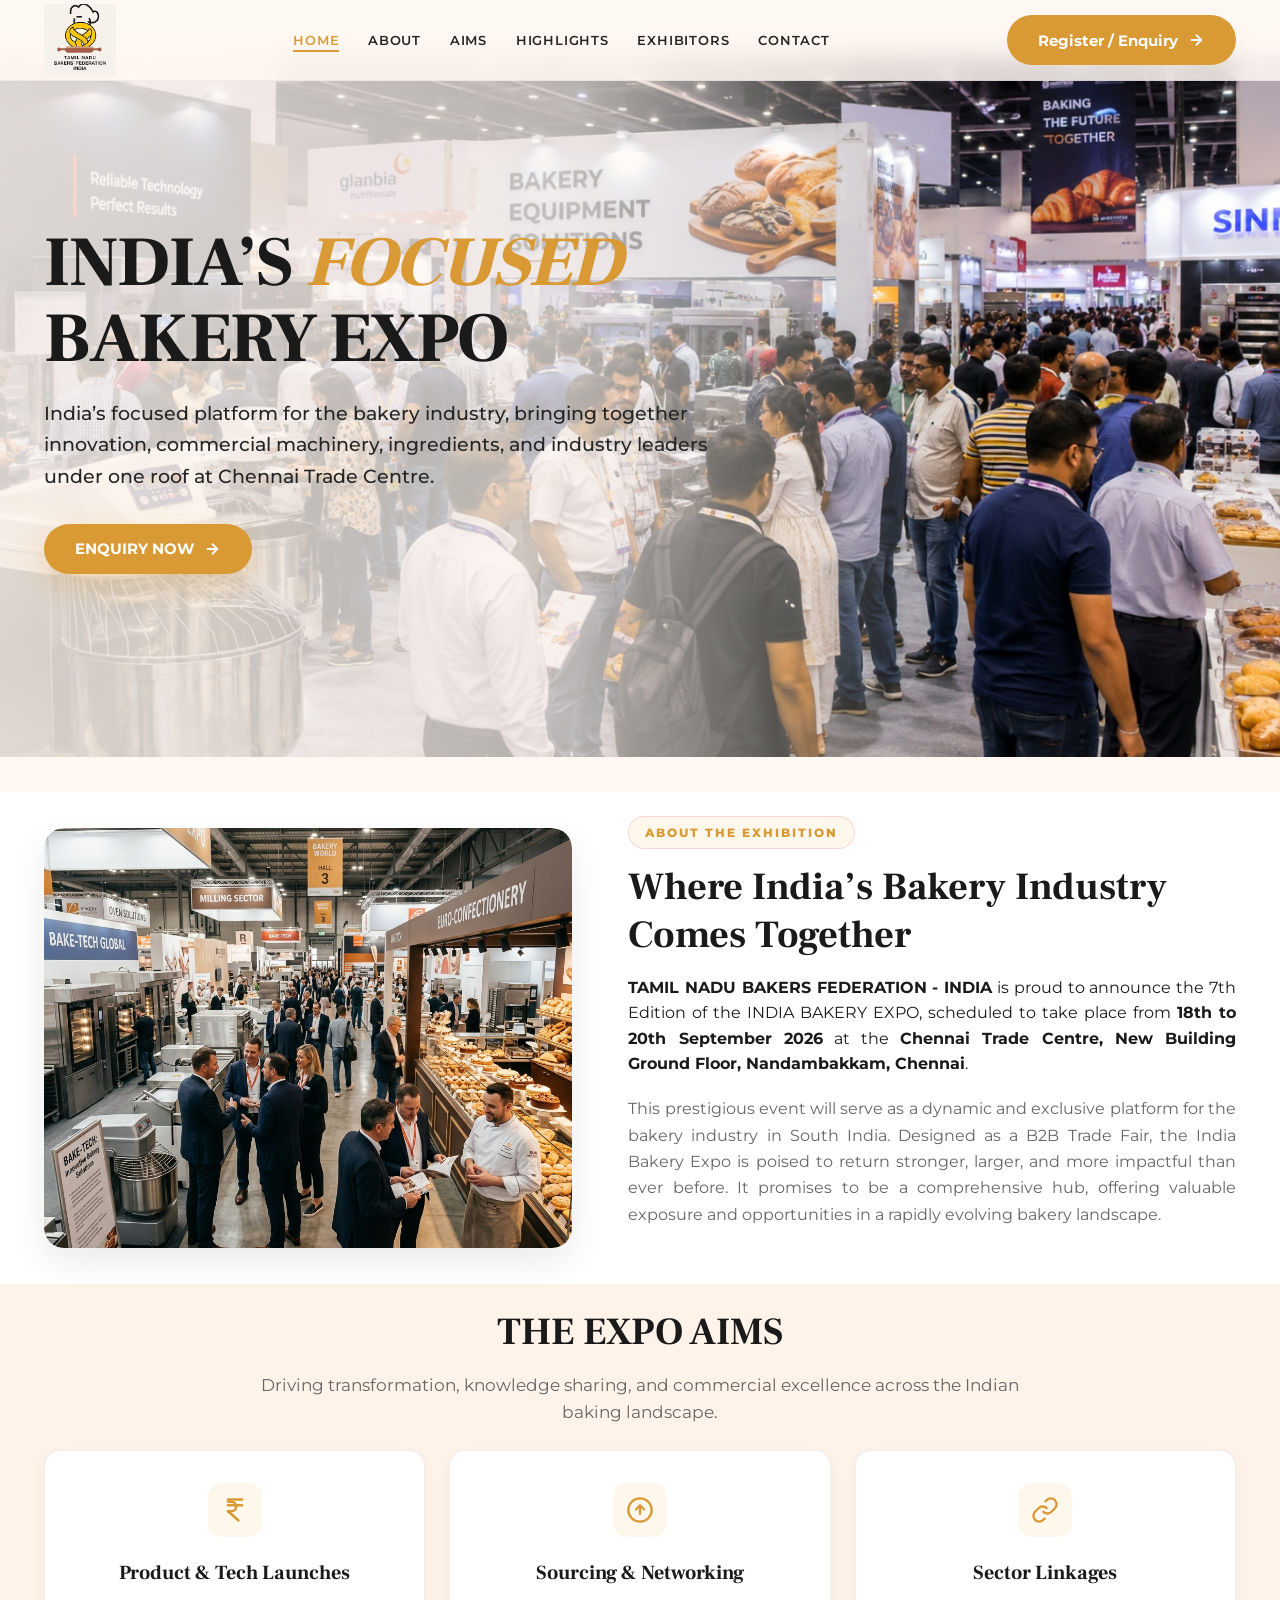
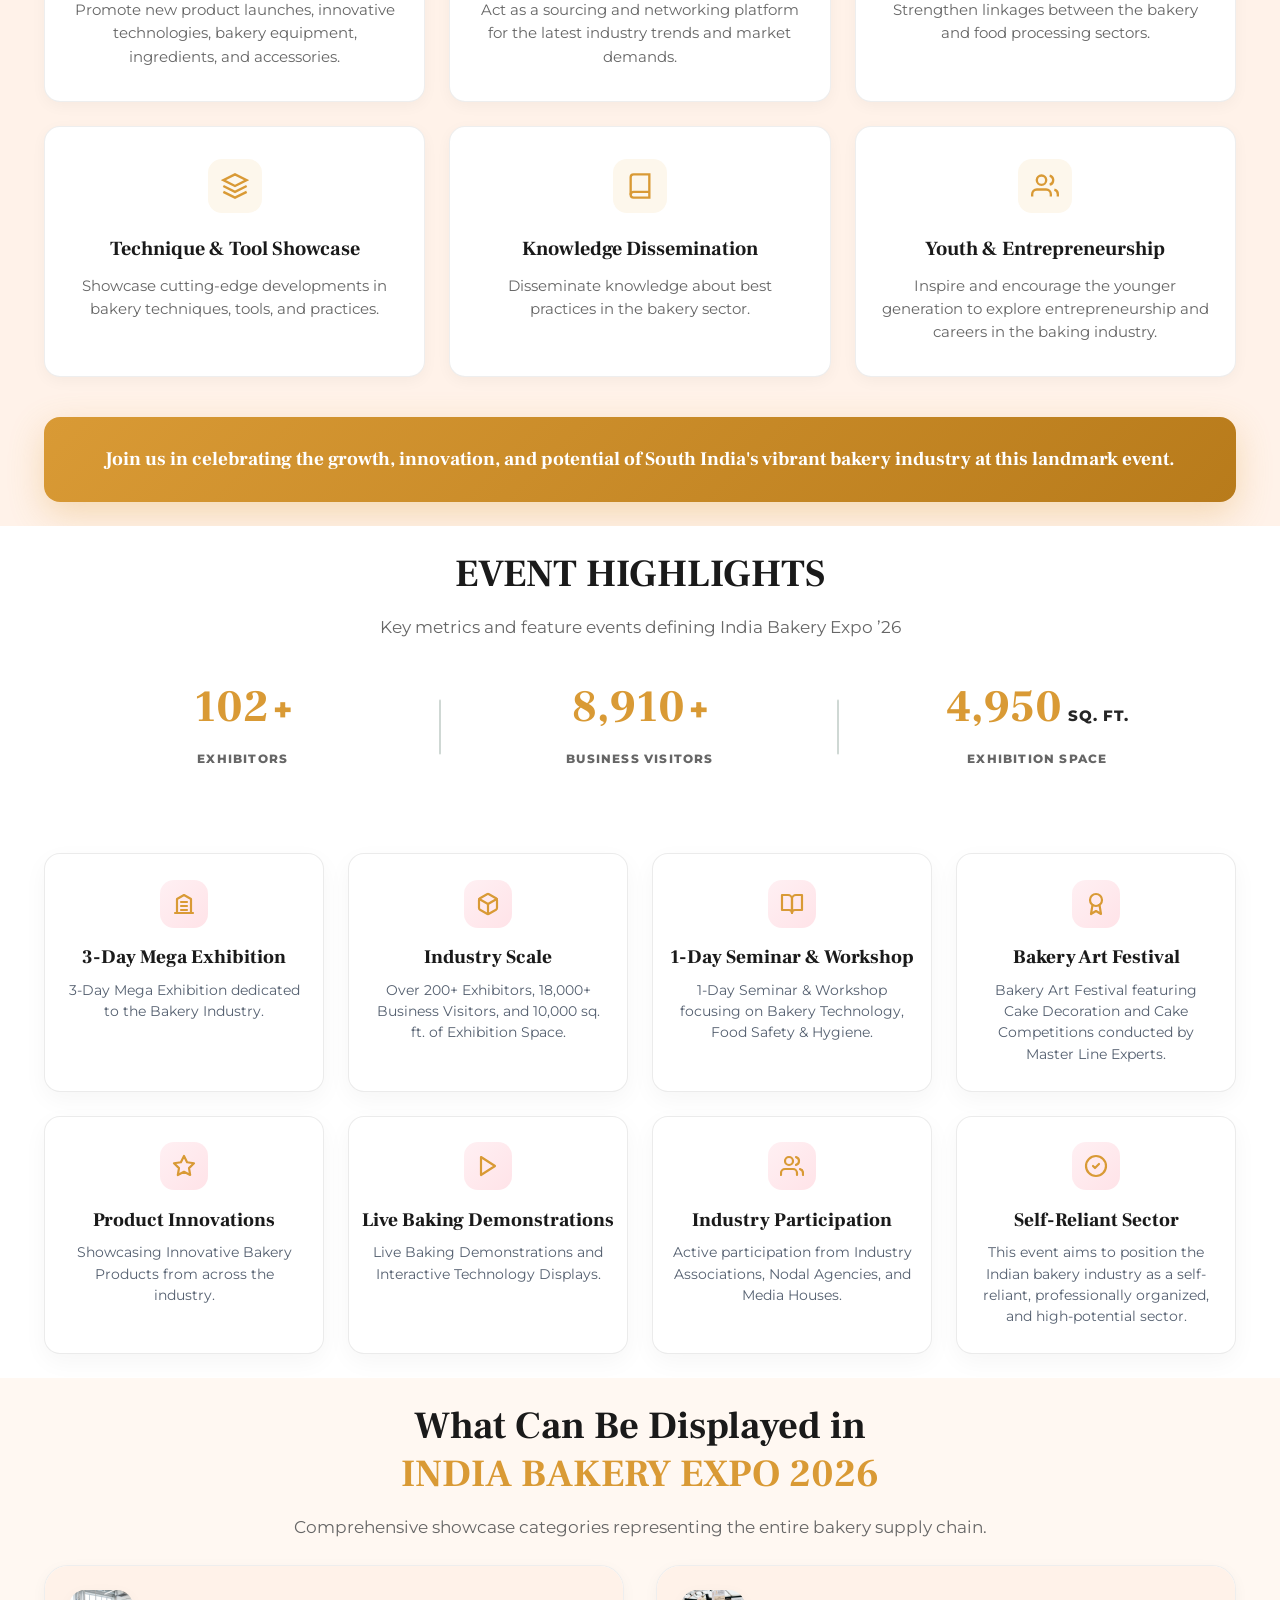
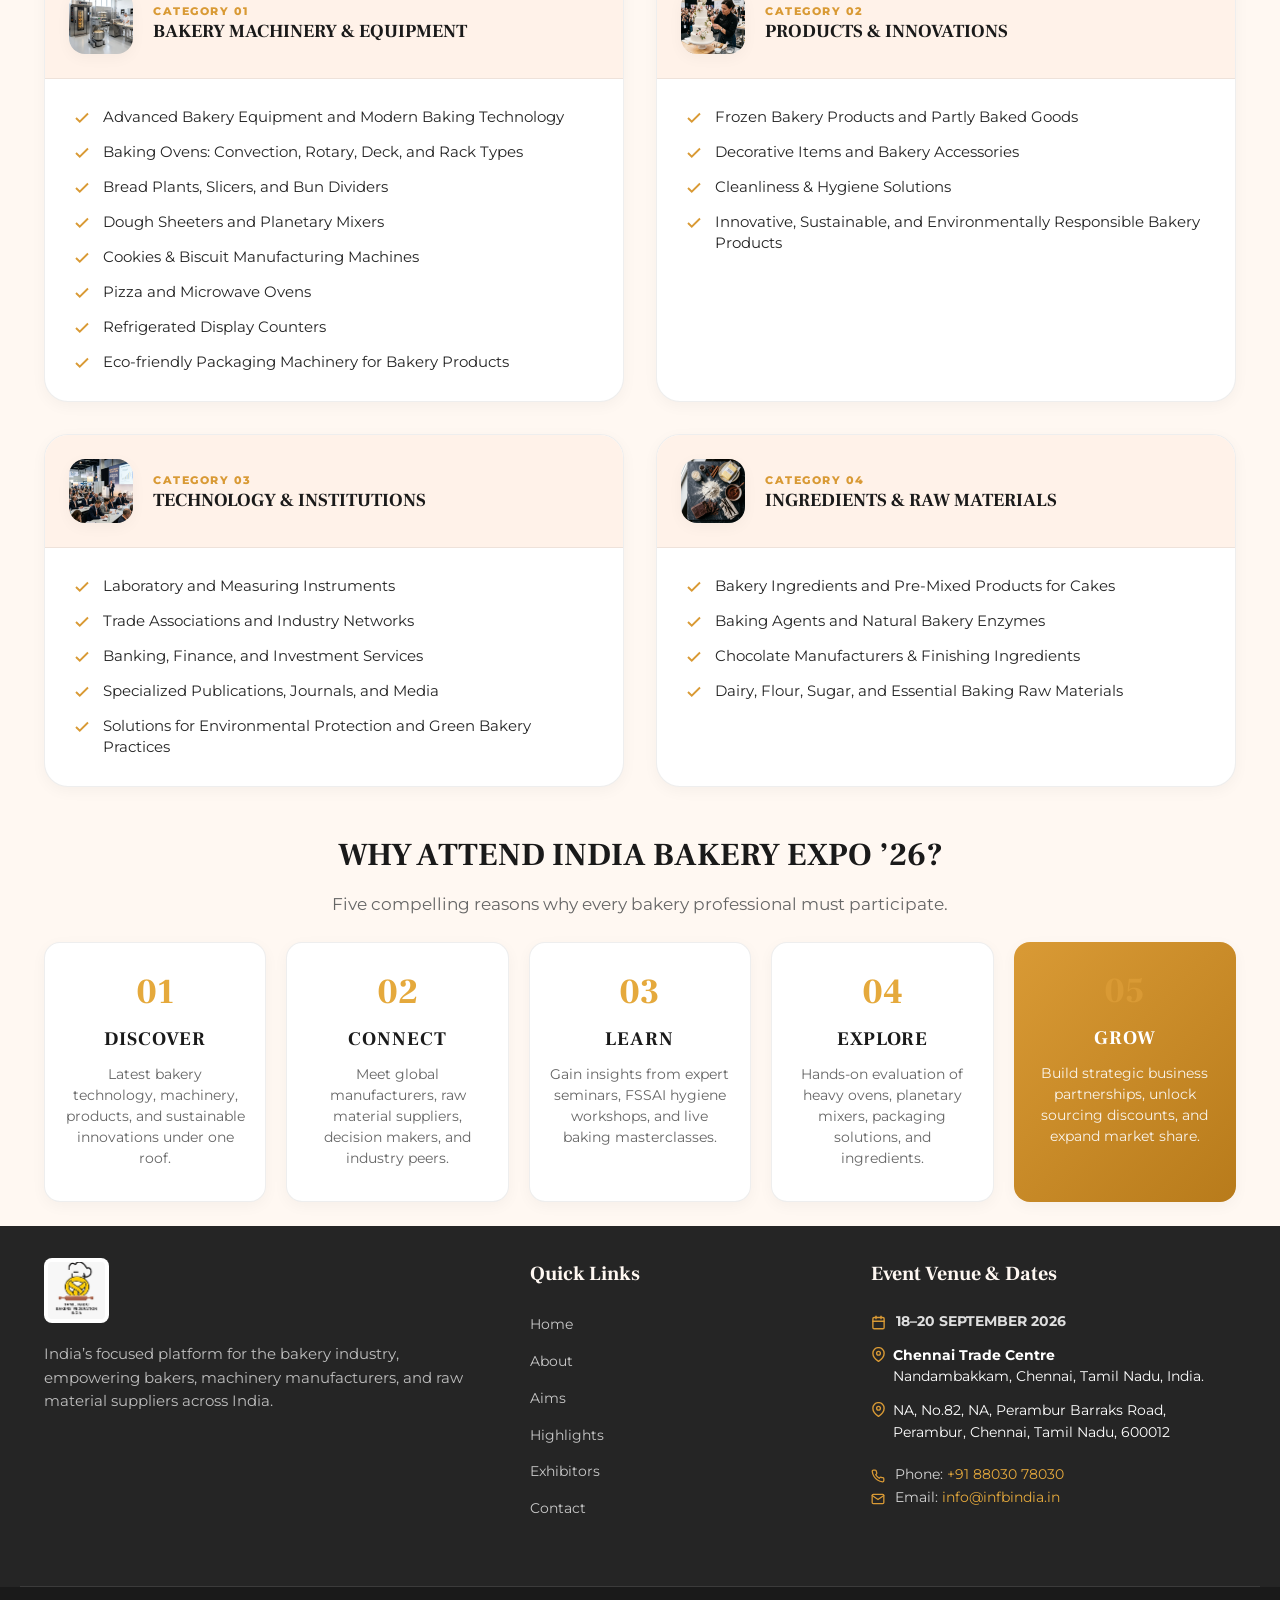
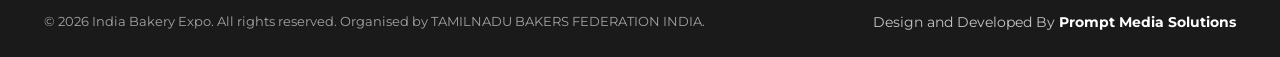
==== commit d1bf67fc: "feat: implement thank you page and update index SEO metadata and navigation" ====
--- a/index.html
+++ b/index.html
@@ -4,16 +4,16 @@
 <head>
     <meta charset="UTF-8">
     <meta name="viewport" content="width=device-width, initial-scale=1.0">
-    <title>India Bakery Expo ’26 | 7th Edition | 18–20 Sept 2026, Chennai</title>
+    <title>India Bakery Expo 2026 | Bakery Exhibition in Chennai</title>
     <meta name="description"
-        content="India's focused platform for the bakery industry. 7th Edition of India Bakery Expo, 18-20 September 2026 at Chennai Trade Centre. Organised by Tamil Nadu Bakers Federation.">
+        content="India Bakery Expo 2026, Chennai’s B2B bakery exhibition featuring bakery machinery, ingredients, technology, innovations, seminars and business networking.">
     <meta name="keywords"
-        content="India Bakery Expo 2026, Bakery Expo Chennai, TNBF, Tamil Nadu Bakers Federation, Bakery Machinery, Bakery Ingredients, B2B Trade Fair">
+        content="India Bakery Expo 2026, Bakery Exhibition in Chennai, Bakery Expo India, Bakery Machinery Exhibition, Bakery Industry Expo">
 
     <!-- Open Graph Tags -->
-    <meta property="og:title" content="India Bakery Expo ’26 - 7th Edition">
+    <meta property="og:title" content="India Bakery Expo 2026 | Bakery Exhibition in Chennai">
     <meta property="og:description"
-        content="India's premier B2B bakery industry trade show & exhibition at Chennai Trade Centre.">
+        content="India Bakery Expo 2026, Chennai’s B2B bakery exhibition featuring bakery machinery, ingredients, technology, innovations, seminars and business networking.">
     <meta property="og:image" content="assets/images/hero_bakery.jpg">
     <meta property="og:type" content="website">
 
@@ -44,16 +44,14 @@
                     <li><a href="#aims" class="nav-link">Aims</a></li>
                     <li><a href="#highlights" class="nav-link">Highlights</a></li>
                     <li><a href="#exhibitors" class="nav-link">Exhibitors</a></li>
-                    <li><a href="#visitors" class="nav-link">Visitors</a></li>
-                    <li><a href="#tnbf" class="nav-link">TNBF</a></li>
                     <li><a href="#contact" class="nav-link">Contact</a></li>
                 </ul>
             </nav>
 
             <div class="header-actions">
-                <button class="btn btn-primary btn-sm open-modal-btn" data-modal="enquiryModal">
-                    <span>Register / Enquire</span>
-                    <svg class="arrow-icon" width="16" height="16" viewBox="0 0 24 24" fill="none" stroke="currentColor"
+                <button class="btn btn-primary open-modal-btn" data-modal="enquiryModal">
+                    <span>Register / Enquiry</span>
+                    <svg class="arrow-icon" width="18" height="18" viewBox="0 0 24 24" fill="none" stroke="currentColor"
                         stroke-width="2.5">
                         <path d="M5 12h14M12 5l7 7-7 7" />
                     </svg>
@@ -72,7 +70,7 @@
 
         <!-- 2. FULL-WIDTH HERO BANNER SECTION -->
         <section class="hero-section hero-fullwidth" id="hero">
-            <div class="hero-bg-image" style="background-image: url('assets/images/hero_bakery.jpg');"></div>
+            <div class="hero-bg-image" style="background-image: url('assets/images/web banner.png');"></div>
             <div class="hero-overlay-gradient"></div>
 
             <div class="container hero-container-full">
@@ -87,8 +85,8 @@
                     </p>
 
                     <div class="hero-cta-group">
-                        <button class="btn btn-rose btn-lg open-modal-btn" data-modal="enquiryModal">
-                            <span>ENQUIRE NOW</span>
+                        <button class="btn btn-rose open-modal-btn" data-modal="enquiryModal">
+                            <span>ENQUIRY NOW</span>
                             <svg width="18" height="18" viewBox="0 0 24 24" fill="none" stroke="currentColor"
                                 stroke-width="2.5">
                                 <path d="M5 12h14M12 5l7 7-7 7" />
@@ -106,22 +104,30 @@
         <!-- 3. EVENT INTRODUCTION -->
         <section class="section section-about" id="about">
             <div class="container">
+                <!-- Mobile Header (Shown on mobile screens above image) -->
+                <div class="about-header-mobile">
+                    <div class="section-tag">ABOUT THE EXHIBITION</div>
+                    <h2 class="section-title">Where India’s Bakery Industry Comes Together</h2>
+                </div>
+
                 <div class="split-layout">
                     <div class="split-visual fade-in-left">
                         <div class="image-stack">
                             <img src="assets/images/expo_intro.jpg" alt="India Bakery Expo B2B Exhibition Floor"
                                 class="split-img img-main">
-                            
                         </div>
                     </div>
 
                     <div class="split-content fade-in-right">
-                        <div class="section-tag">ABOUT THE EXHIBITION</div>
-                        <h2 class="section-title">Where India’s Bakery Industry Comes Together</h2>
+                        <!-- Desktop Header (Shown on desktop screens) -->
+                        <div class="about-header-desktop">
+                            <div class="section-tag">ABOUT THE EXHIBITION</div>
+                            <h2 class="section-title">Where India’s Bakery Industry Comes Together</h2>
+                        </div>
 
                         <p class="lead-text">
                             <strong>TAMIL NADU BAKERS FEDERATION - INDIA</strong> is proud to announce the 7th Edition
-                            of the <strong>INDIA BAKERY EXPO</strong>, scheduled to take place from <strong>18th to 20th
+                            of the INDIA BAKERY EXPO, scheduled to take place from <strong>18th to 20th
                                 September 2026</strong> at the <strong>Chennai Trade Centre, New Building Ground Floor,
                                 Nandambakkam, Chennai</strong>.
                         </p>
@@ -153,8 +159,11 @@
                     <div class="aim-card">
                         <div class="aim-icon-wrap">
                             <svg width="28" height="28" viewBox="0 0 24 24" fill="none" stroke="currentColor"
-                                stroke-width="2">
-                                <path d="M12 2v20M17 5H9.5a3.5 3.5 0 0 0 0 7h5a3.5 3.5 0 0 1 0 7H6" />
+                                stroke-width="2.2" stroke-linecap="round" stroke-linejoin="round">
+                                <path d="M6 3h12" />
+                                <path d="M6 8h12" />
+                                <path d="M6 13h3a4 4 0 0 0 0-8H6" />
+                                <path d="M6 13l9 8" />
                             </svg>
                         </div>
                         <h3 class="aim-title">Product & Tech Launches</h3>
@@ -234,7 +243,7 @@
                     </div>
 
                     <!-- Aim Card 7 -->
-                    <div class="aim-card aim-card-wide">
+                    <!-- <div class="aim-card aim-card-wide">
                         <div class="aim-icon-wrap">
                             <svg width="28" height="28" viewBox="0 0 24 24" fill="none" stroke="currentColor"
                                 stroke-width="2">
@@ -248,7 +257,7 @@
                                 vital sector, garnering attention and support from the Government, Media, and Society.
                             </p>
                         </div>
-                    </div>
+                    </div> -->
                 </div>
 
                 <div class="aims-callout-banner text-center">
@@ -269,18 +278,24 @@
                 <!-- Stats Counter Bar -->
                 <div class="stats-grid">
                     <div class="stat-card">
-                        <div class="stat-value" data-counter="200">0</div>
-                        <span class="stat-plus">+</span>
+                        <div class="stat-num-container">
+                            <span class="stat-value" data-counter="200">0</span>
+                            <span class="stat-plus">+</span>
+                        </div>
                         <div class="stat-label">EXHIBITORS</div>
                     </div>
                     <div class="stat-card">
-                        <div class="stat-value" data-counter="18000">0</div>
-                        <span class="stat-plus">+</span>
+                        <div class="stat-num-container">
+                            <span class="stat-value" data-counter="18000">0</span>
+                            <span class="stat-plus">+</span>
+                        </div>
                         <div class="stat-label">BUSINESS VISITORS</div>
                     </div>
                     <div class="stat-card">
-                        <div class="stat-value" data-counter="10000">0</div>
-                        <span class="stat-unit-label">SQ. FT.</span>
+                        <div class="stat-num-container">
+                            <span class="stat-value" data-counter="10000">0</span>
+                            <span class="stat-unit-label">SQ. FT.</span>
+                        </div>
                         <div class="stat-label">EXHIBITION SPACE</div>
                     </div>
                     <!-- <div class="stat-card">
@@ -298,15 +313,15 @@
                         <div class="highlight-card highlight-theme-rose">
                             <div class="highlight-top">
                                 <div class="highlight-icon-box">
-                                    <svg width="24" height="24" viewBox="0 0 24 24" fill="none" stroke="currentColor" stroke-width="2.2" stroke-linecap="round" stroke-linejoin="round">
-                                        <path d="M3 21h18"/>
-                                        <path d="M5 21V7l7-4 7 4v14"/>
-                                        <path d="M9 10h6"/>
-                                        <path d="M9 14h6"/>
-                                        <path d="M9 18h6"/>
-                                    </svg>
-                                </div>
-                                <span class="highlight-badge">EXHIBITION</span>
+                                    <svg width="24" height="24" viewBox="0 0 24 24" fill="none" stroke="currentColor"
+                                        stroke-width="2.2" stroke-linecap="round" stroke-linejoin="round">
+                                        <path d="M3 21h18" />
+                                        <path d="M5 21V7l7-4 7 4v14" />
+                                        <path d="M9 10h6" />
+                                        <path d="M9 14h6" />
+                                        <path d="M9 18h6" />
+                                    </svg>
+                                </div>
                             </div>
                             <h3 class="highlight-title">3-Day Mega Exhibition</h3>
                             <p class="highlight-desc">3-Day Mega Exhibition dedicated to the Bakery Industry.</p>
@@ -317,16 +332,18 @@
                         <div class="highlight-card highlight-theme-gold">
                             <div class="highlight-top">
                                 <div class="highlight-icon-box">
-                                    <svg width="24" height="24" viewBox="0 0 24 24" fill="none" stroke="currentColor" stroke-width="2.2" stroke-linecap="round" stroke-linejoin="round">
-                                        <path d="M21 16V8a2 2 0 0 0-1-1.73l-7-4a2 2 0 0 0-2 0l-7 4A2 2 0 0 0 3 8v8a2 2 0 0 0 1 1.73l7 4a2 2 0 0 0 2 0l7-4A2 2 0 0 0 21 16z"/>
-                                        <polyline points="3.27 6.96 12 12.01 20.73 6.96"/>
-                                        <line x1="12" y1="22.08" x2="12" y2="12"/>
-                                    </svg>
-                                </div>
-                                <span class="highlight-badge">SCALE</span>
+                                    <svg width="24" height="24" viewBox="0 0 24 24" fill="none" stroke="currentColor"
+                                        stroke-width="2.2" stroke-linecap="round" stroke-linejoin="round">
+                                        <path
+                                            d="M21 16V8a2 2 0 0 0-1-1.73l-7-4a2 2 0 0 0-2 0l-7 4A2 2 0 0 0 3 8v8a2 2 0 0 0 1 1.73l7 4a2 2 0 0 0 2 0l7-4A2 2 0 0 0 21 16z" />
+                                        <polyline points="3.27 6.96 12 12.01 20.73 6.96" />
+                                        <line x1="12" y1="22.08" x2="12" y2="12" />
+                                    </svg>
+                                </div>
                             </div>
                             <h3 class="highlight-title">Industry Scale</h3>
-                            <p class="highlight-desc">Over 200+ Exhibitors, 18,000+ Business Visitors, and 10,000 sq. ft. of Exhibition Space.</p>
+                            <p class="highlight-desc">Over 200+ Exhibitors, 18,000+ Business Visitors, and 10,000 sq.
+                                ft. of Exhibition Space.</p>
                             <div class="highlight-card-accent"></div>
                         </div>
 
@@ -334,15 +351,16 @@
                         <div class="highlight-card highlight-theme-emerald">
                             <div class="highlight-top">
                                 <div class="highlight-icon-box">
-                                    <svg width="24" height="24" viewBox="0 0 24 24" fill="none" stroke="currentColor" stroke-width="2.2" stroke-linecap="round" stroke-linejoin="round">
-                                        <path d="M2 3h6a4 4 0 0 1 4 4v14a3 3 0 0 0-3-3H2z"/>
-                                        <path d="M22 3h-6a4 4 0 0 0-4 4v14a3 3 0 0 1 3-3h7z"/>
-                                    </svg>
-                                </div>
-                                <span class="highlight-badge">KNOWLEDGE</span>
+                                    <svg width="24" height="24" viewBox="0 0 24 24" fill="none" stroke="currentColor"
+                                        stroke-width="2.2" stroke-linecap="round" stroke-linejoin="round">
+                                        <path d="M2 3h6a4 4 0 0 1 4 4v14a3 3 0 0 0-3-3H2z" />
+                                        <path d="M22 3h-6a4 4 0 0 0-4 4v14a3 3 0 0 1 3-3h7z" />
+                                    </svg>
+                                </div>
                             </div>
                             <h3 class="highlight-title">1-Day Seminar & Workshop</h3>
-                            <p class="highlight-desc">1-Day Seminar & Workshop focusing on Bakery Technology, Food Safety & Hygiene.</p>
+                            <p class="highlight-desc">1-Day Seminar & Workshop focusing on Bakery Technology, Food
+                                Safety & Hygiene.</p>
                             <div class="highlight-card-accent"></div>
                         </div>
 
@@ -350,15 +368,16 @@
                         <div class="highlight-card highlight-theme-purple">
                             <div class="highlight-top">
                                 <div class="highlight-icon-box">
-                                    <svg width="24" height="24" viewBox="0 0 24 24" fill="none" stroke="currentColor" stroke-width="2.2" stroke-linecap="round" stroke-linejoin="round">
-                                        <circle cx="12" cy="8" r="6"/>
-                                        <path d="M15.477 12.89 17 22l-5-3-5 3 1.523-9.11"/>
-                                    </svg>
-                                </div>
-                                <span class="highlight-badge">COMPETITION</span>
+                                    <svg width="24" height="24" viewBox="0 0 24 24" fill="none" stroke="currentColor"
+                                        stroke-width="2.2" stroke-linecap="round" stroke-linejoin="round">
+                                        <circle cx="12" cy="8" r="6" />
+                                        <path d="M15.477 12.89 17 22l-5-3-5 3 1.523-9.11" />
+                                    </svg>
+                                </div>
                             </div>
                             <h3 class="highlight-title">Bakery Art Festival</h3>
-                            <p class="highlight-desc">Bakery Art Festival featuring Cake Decoration and Cake Competitions conducted by Master Line Experts.</p>
+                            <p class="highlight-desc">Bakery Art Festival featuring Cake Decoration and Cake
+                                Competitions conducted by Master Line Experts.</p>
                             <div class="highlight-card-accent"></div>
                         </div>
 
@@ -366,14 +385,16 @@
                         <div class="highlight-card highlight-theme-amber">
                             <div class="highlight-top">
                                 <div class="highlight-icon-box">
-                                    <svg width="24" height="24" viewBox="0 0 24 24" fill="none" stroke="currentColor" stroke-width="2.2" stroke-linecap="round" stroke-linejoin="round">
-                                        <polygon points="12 2 15.09 8.26 22 9.27 17 14.14 18.18 21.02 12 17.77 5.82 21.02 7 14.14 2 9.27 8.91 8.26 12 2"/>
-                                    </svg>
-                                </div>
-                                <span class="highlight-badge">INNOVATION</span>
+                                    <svg width="24" height="24" viewBox="0 0 24 24" fill="none" stroke="currentColor"
+                                        stroke-width="2.2" stroke-linecap="round" stroke-linejoin="round">
+                                        <polygon
+                                            points="12 2 15.09 8.26 22 9.27 17 14.14 18.18 21.02 12 17.77 5.82 21.02 7 14.14 2 9.27 8.91 8.26 12 2" />
+                                    </svg>
+                                </div>
                             </div>
                             <h3 class="highlight-title">Product Innovations</h3>
-                            <p class="highlight-desc">Showcasing Innovative Bakery Products from across the industry.</p>
+                            <p class="highlight-desc">Showcasing Innovative Bakery Products from across the industry.
+                            </p>
                             <div class="highlight-card-accent"></div>
                         </div>
 
@@ -381,14 +402,15 @@
                         <div class="highlight-card highlight-theme-rose">
                             <div class="highlight-top">
                                 <div class="highlight-icon-box">
-                                    <svg width="24" height="24" viewBox="0 0 24 24" fill="none" stroke="currentColor" stroke-width="2.2" stroke-linecap="round" stroke-linejoin="round">
-                                        <polygon points="5 3 19 12 5 21 5 3"/>
-                                    </svg>
-                                </div>
-                                <span class="highlight-badge">LIVE DEMO</span>
+                                    <svg width="24" height="24" viewBox="0 0 24 24" fill="none" stroke="currentColor"
+                                        stroke-width="2.2" stroke-linecap="round" stroke-linejoin="round">
+                                        <polygon points="5 3 19 12 5 21 5 3" />
+                                    </svg>
+                                </div>
                             </div>
                             <h3 class="highlight-title">Live Baking Demonstrations</h3>
-                            <p class="highlight-desc">Live Baking Demonstrations and Interactive Technology Displays.</p>
+                            <p class="highlight-desc">Live Baking Demonstrations and Interactive Technology Displays.
+                            </p>
                             <div class="highlight-card-accent"></div>
                         </div>
 
@@ -396,17 +418,18 @@
                         <div class="highlight-card highlight-theme-emerald">
                             <div class="highlight-top">
                                 <div class="highlight-icon-box">
-                                    <svg width="24" height="24" viewBox="0 0 24 24" fill="none" stroke="currentColor" stroke-width="2.2" stroke-linecap="round" stroke-linejoin="round">
-                                        <path d="M17 21v-2a4 4 0 0 0-4-4H5a4 4 0 0 0-4 4v2"/>
-                                        <circle cx="9" cy="7" r="4"/>
-                                        <path d="M23 21v-2a4 4 0 0 0-3-3.87"/>
-                                        <path d="M16 3.13a4 4 0 0 1 0 7.75"/>
-                                    </svg>
-                                </div>
-                                <span class="highlight-badge">PARTNERSHIPS</span>
+                                    <svg width="24" height="24" viewBox="0 0 24 24" fill="none" stroke="currentColor"
+                                        stroke-width="2.2" stroke-linecap="round" stroke-linejoin="round">
+                                        <path d="M17 21v-2a4 4 0 0 0-4-4H5a4 4 0 0 0-4 4v2" />
+                                        <circle cx="9" cy="7" r="4" />
+                                        <path d="M23 21v-2a4 4 0 0 0-3-3.87" />
+                                        <path d="M16 3.13a4 4 0 0 1 0 7.75" />
+                                    </svg>
+                                </div>
                             </div>
                             <h3 class="highlight-title">Industry Participation</h3>
-                            <p class="highlight-desc">Active participation from Industry Associations, Nodal Agencies, and Media Houses.</p>
+                            <p class="highlight-desc">Active participation from Industry Associations, Nodal Agencies,
+                                and Media Houses.</p>
                             <div class="highlight-card-accent"></div>
                         </div>
 
@@ -414,15 +437,16 @@
                         <div class="highlight-card highlight-theme-gold">
                             <div class="highlight-top">
                                 <div class="highlight-icon-box">
-                                    <svg width="24" height="24" viewBox="0 0 24 24" fill="none" stroke="currentColor" stroke-width="2.2" stroke-linecap="round" stroke-linejoin="round">
-                                        <circle cx="12" cy="12" r="10"/>
-                                        <path d="m9 12 2 2 4-4"/>
-                                    </svg>
-                                </div>
-                                <span class="highlight-badge">VISION</span>
+                                    <svg width="24" height="24" viewBox="0 0 24 24" fill="none" stroke="currentColor"
+                                        stroke-width="2.2" stroke-linecap="round" stroke-linejoin="round">
+                                        <circle cx="12" cy="12" r="10" />
+                                        <path d="m9 12 2 2 4-4" />
+                                    </svg>
+                                </div>
                             </div>
                             <h3 class="highlight-title">Self-Reliant Sector</h3>
-                            <p class="highlight-desc">This event aims to position the Indian bakery industry as a self-reliant, professionally organized, and high-potential sector.</p>
+                            <p class="highlight-desc">This event aims to position the Indian bakery industry as a
+                                self-reliant, professionally organized, and high-potential sector.</p>
                             <div class="highlight-card-accent"></div>
                         </div>
 
@@ -435,7 +459,6 @@
         <section class="section section-exhibitors" id="exhibitors">
             <div class="container">
                 <div class="section-header text-center">
-                    <div class="section-tag">EXHIBITOR PROFILE</div>
                     <h2 class="section-title">What Can Be Displayed in<br><span class="title-rose">INDIA BAKERY EXPO
                             2026</span></h2>
                     <p class="section-subtitle">Comprehensive showcase categories representing the entire bakery supply
@@ -522,12 +545,12 @@
                     <div class="category-card" id="cat-2">
                         <div class="category-header">
                             <div class="category-icon-box">
-                                <img src="assets/images/bakery_ingredients.jpg" alt="Bakery Ingredients"
+                                <img src="assets/images/bakery_art.jpg" alt="Bakery Products & Innovations"
                                     class="category-thumb">
                             </div>
                             <div class="category-title-wrap">
                                 <span class="category-num">CATEGORY 02</span>
-                                <h3 class="category-title">INGREDIENTS & RAW MATERIALS</h3>
+                                <h3 class="category-title">PRODUCTS & INNOVATIONS</h3>
                             </div>
                         </div>
                         <div class="category-body">
@@ -537,28 +560,29 @@
                                         stroke="currentColor" stroke-width="2.5">
                                         <polyline points="20 6 9 17 4 12" />
                                     </svg>
-                                    <span>Bakery Ingredients and Pre-Mixed Products for Cakes</span>
-                                </li>
-                                <li>
-                                    <svg class="check-icon" width="18" height="18" viewBox="0 0 24 24" fill="none"
-                                        stroke="currentColor" stroke-width="2.5">
-                                        <polyline points="20 6 9 17 4 12" />
-                                    </svg>
-                                    <span>Baking Agents and Natural Bakery Enzymes</span>
-                                </li>
-                                <li>
-                                    <svg class="check-icon" width="18" height="18" viewBox="0 0 24 24" fill="none"
-                                        stroke="currentColor" stroke-width="2.5">
-                                        <polyline points="20 6 9 17 4 12" />
-                                    </svg>
-                                    <span>Chocolate Manufacturers & Finishing Ingredients</span>
-                                </li>
-                                <li>
-                                    <svg class="check-icon" width="18" height="18" viewBox="0 0 24 24" fill="none"
-                                        stroke="currentColor" stroke-width="2.5">
-                                        <polyline points="20 6 9 17 4 12" />
-                                    </svg>
-                                    <span>Dairy, Flour, Sugar, and Essential Baking Raw Materials</span>
+                                    <span>Frozen Bakery Products and Partly Baked Goods</span>
+                                </li>
+                                <li>
+                                    <svg class="check-icon" width="18" height="18" viewBox="0 0 24 24" fill="none"
+                                        stroke="currentColor" stroke-width="2.5">
+                                        <polyline points="20 6 9 17 4 12" />
+                                    </svg>
+                                    <span>Decorative Items and Bakery Accessories</span>
+                                </li>
+                                <li>
+                                    <svg class="check-icon" width="18" height="18" viewBox="0 0 24 24" fill="none"
+                                        stroke="currentColor" stroke-width="2.5">
+                                        <polyline points="20 6 9 17 4 12" />
+                                    </svg>
+                                    <span>Cleanliness & Hygiene Solutions</span>
+                                </li>
+                                <li>
+                                    <svg class="check-icon" width="18" height="18" viewBox="0 0 24 24" fill="none"
+                                        stroke="currentColor" stroke-width="2.5">
+                                        <polyline points="20 6 9 17 4 12" />
+                                    </svg>
+                                    <span>Innovative, Sustainable, and Environmentally Responsible Bakery
+                                        Products</span>
                                 </li>
                             </ul>
                         </div>
@@ -568,12 +592,12 @@
                     <div class="category-card" id="cat-3">
                         <div class="category-header">
                             <div class="category-icon-box">
-                                <img src="assets/images/bakery_art.jpg" alt="Bakery Products & Innovations"
+                                <img src="assets/images/bakery_seminar.jpg" alt="Technology & Institutions"
                                     class="category-thumb">
                             </div>
                             <div class="category-title-wrap">
                                 <span class="category-num">CATEGORY 03</span>
-                                <h3 class="category-title">PRODUCTS & INNOVATIONS</h3>
+                                <h3 class="category-title">TECHNOLOGY & INSTITUTIONS</h3>
                             </div>
                         </div>
                         <div class="category-body">
@@ -583,29 +607,35 @@
                                         stroke="currentColor" stroke-width="2.5">
                                         <polyline points="20 6 9 17 4 12" />
                                     </svg>
-                                    <span>Frozen Bakery Products and Partly Baked Goods</span>
-                                </li>
-                                <li>
-                                    <svg class="check-icon" width="18" height="18" viewBox="0 0 24 24" fill="none"
-                                        stroke="currentColor" stroke-width="2.5">
-                                        <polyline points="20 6 9 17 4 12" />
-                                    </svg>
-                                    <span>Decorative Items and Bakery Accessories</span>
-                                </li>
-                                <li>
-                                    <svg class="check-icon" width="18" height="18" viewBox="0 0 24 24" fill="none"
-                                        stroke="currentColor" stroke-width="2.5">
-                                        <polyline points="20 6 9 17 4 12" />
-                                    </svg>
-                                    <span>Cleanliness & Hygiene Solutions</span>
-                                </li>
-                                <li>
-                                    <svg class="check-icon" width="18" height="18" viewBox="0 0 24 24" fill="none"
-                                        stroke="currentColor" stroke-width="2.5">
-                                        <polyline points="20 6 9 17 4 12" />
-                                    </svg>
-                                    <span>Innovative, Sustainable, and Environmentally Responsible Bakery
-                                        Products</span>
+                                    <span>Laboratory and Measuring Instruments</span>
+                                </li>
+                                <li>
+                                    <svg class="check-icon" width="18" height="18" viewBox="0 0 24 24" fill="none"
+                                        stroke="currentColor" stroke-width="2.5">
+                                        <polyline points="20 6 9 17 4 12" />
+                                    </svg>
+                                    <span>Trade Associations and Industry Networks</span>
+                                </li>
+                                <li>
+                                    <svg class="check-icon" width="18" height="18" viewBox="0 0 24 24" fill="none"
+                                        stroke="currentColor" stroke-width="2.5">
+                                        <polyline points="20 6 9 17 4 12" />
+                                    </svg>
+                                    <span>Banking, Finance, and Investment Services</span>
+                                </li>
+                                <li>
+                                    <svg class="check-icon" width="18" height="18" viewBox="0 0 24 24" fill="none"
+                                        stroke="currentColor" stroke-width="2.5">
+                                        <polyline points="20 6 9 17 4 12" />
+                                    </svg>
+                                    <span>Specialized Publications, Journals, and Media</span>
+                                </li>
+                                <li>
+                                    <svg class="check-icon" width="18" height="18" viewBox="0 0 24 24" fill="none"
+                                        stroke="currentColor" stroke-width="2.5">
+                                        <polyline points="20 6 9 17 4 12" />
+                                    </svg>
+                                    <span>Solutions for Environmental Protection and Green Bakery Practices</span>
                                 </li>
                             </ul>
                         </div>
@@ -615,12 +645,12 @@
                     <div class="category-card" id="cat-4">
                         <div class="category-header">
                             <div class="category-icon-box">
-                                <img src="assets/images/bakery_seminar.jpg" alt="Technology & Institutions"
+                                <img src="assets/images/bakery_ingredients.jpg" alt="Bakery Ingredients"
                                     class="category-thumb">
                             </div>
                             <div class="category-title-wrap">
                                 <span class="category-num">CATEGORY 04</span>
-                                <h3 class="category-title">TECHNOLOGY & INSTITUTIONS</h3>
+                                <h3 class="category-title">INGREDIENTS & RAW MATERIALS</h3>
                             </div>
                         </div>
                         <div class="category-body">
@@ -630,35 +660,28 @@
                                         stroke="currentColor" stroke-width="2.5">
                                         <polyline points="20 6 9 17 4 12" />
                                     </svg>
-                                    <span>Laboratory and Measuring Instruments</span>
-                                </li>
-                                <li>
-                                    <svg class="check-icon" width="18" height="18" viewBox="0 0 24 24" fill="none"
-                                        stroke="currentColor" stroke-width="2.5">
-                                        <polyline points="20 6 9 17 4 12" />
-                                    </svg>
-                                    <span>Trade Associations and Industry Networks</span>
-                                </li>
-                                <li>
-                                    <svg class="check-icon" width="18" height="18" viewBox="0 0 24 24" fill="none"
-                                        stroke="currentColor" stroke-width="2.5">
-                                        <polyline points="20 6 9 17 4 12" />
-                                    </svg>
-                                    <span>Banking, Finance, and Investment Services</span>
-                                </li>
-                                <li>
-                                    <svg class="check-icon" width="18" height="18" viewBox="0 0 24 24" fill="none"
-                                        stroke="currentColor" stroke-width="2.5">
-                                        <polyline points="20 6 9 17 4 12" />
-                                    </svg>
-                                    <span>Specialized Publications, Journals, and Media</span>
-                                </li>
-                                <li>
-                                    <svg class="check-icon" width="18" height="18" viewBox="0 0 24 24" fill="none"
-                                        stroke="currentColor" stroke-width="2.5">
-                                        <polyline points="20 6 9 17 4 12" />
-                                    </svg>
-                                    <span>Solutions for Environmental Protection and Green Bakery Practices</span>
+                                    <span>Bakery Ingredients and Pre-Mixed Products for Cakes</span>
+                                </li>
+                                <li>
+                                    <svg class="check-icon" width="18" height="18" viewBox="0 0 24 24" fill="none"
+                                        stroke="currentColor" stroke-width="2.5">
+                                        <polyline points="20 6 9 17 4 12" />
+                                    </svg>
+                                    <span>Baking Agents and Natural Bakery Enzymes</span>
+                                </li>
+                                <li>
+                                    <svg class="check-icon" width="18" height="18" viewBox="0 0 24 24" fill="none"
+                                        stroke="currentColor" stroke-width="2.5">
+                                        <polyline points="20 6 9 17 4 12" />
+                                    </svg>
+                                    <span>Chocolate Manufacturers & Finishing Ingredients</span>
+                                </li>
+                                <li>
+                                    <svg class="check-icon" width="18" height="18" viewBox="0 0 24 24" fill="none"
+                                        stroke="currentColor" stroke-width="2.5">
+                                        <polyline points="20 6 9 17 4 12" />
+                                    </svg>
+                                    <span>Dairy, Flour, Sugar, and Essential Baking Raw Materials</span>
                                 </li>
                             </ul>
                         </div>
@@ -667,12 +690,11 @@
                 </div>
             </div>
         </section>
-        
+
         <!-- 10. WHY ATTEND -->
         <section class="section section-why" id="why">
             <div class="container">
                 <div class="section-header text-center">
-                    <div class="section-tag">VALUE PROPOSITION</div>
                     <h2 class="section-title">WHY ATTEND INDIA BAKERY EXPO ’26?</h2>
                     <p class="section-subtitle">Five compelling reasons why every bakery professional must participate.
                     </p>
@@ -723,152 +745,337 @@
         </section>
 
 
-        <!-- 12. CONTACT SECTION -->
-        <section class="section section-contact" id="contact">
+        <!-- 11. VENUE LOCATION MAP SECTION (COMMENTED OUT AS REQUESTED) -->
+        <!-- <section class="section section-venue" id="venue">
             <div class="container">
                 <div class="section-header text-center">
-                    <div class="section-tag">GET IN TOUCH</div>
+                    <div class="section-tag">EVENT LOCATION & VENUE</div>
+                    <h2 class="section-title">EXHIBITION VENUE & MAP</h2>
+                    <p class="section-subtitle">18th – 20th September 2026 | Chennai Trade Centre, Nandambakkam,
+                        Chennai, India</p>
+                </div>
+
+                <div class="venue-map-wrapper">
+                    <div class="venue-info-card">
+                        <div class="venue-card-header">
+                            <h3 class="venue-card-title">Chennai Trade Centre</h3>
+                            <p class="venue-card-sub">South India’s Premier International B2B Trade Fair Venue</p>
+                        </div>
+
+                        <div class="venue-details-list">
+                            <div class="venue-detail-item">
+                                <div class="venue-detail-icon">
+                                    <svg width="20" height="20" viewBox="0 0 24 24" fill="none" stroke="currentColor"
+                                        stroke-width="2.2" stroke-linecap="round" stroke-linejoin="round">
+                                        <rect x="3" y="4" width="18" height="18" rx="2" ry="2" />
+                                        <line x1="16" y1="2" x2="16" y2="6" />
+                                        <line x1="8" y1="2" x2="8" y2="6" />
+                                        <line x1="3" y1="10" x2="21" y2="10" />
+                                    </svg>
+                                </div>
+                                <div class="venue-detail-text">
+                                    <strong>Event Dates</strong>
+                                    <span>18th – 20th September 2026</span>
+                                </div>
+                            </div>
+
+                            <div class="venue-detail-item">
+                                <div class="venue-detail-icon">
+                                    <svg width="20" height="20" viewBox="0 0 24 24" fill="none" stroke="currentColor"
+                                        stroke-width="2.2" stroke-linecap="round" stroke-linejoin="round">
+                                        <path d="M21 10c0 7-9 13-9 13s-9-6-9-13a9 9 0 0 1 18 0z" />
+                                        <circle cx="12" cy="10" r="3" />
+                                    </svg>
+                                </div>
+                                <div class="venue-detail-text">
+                                    <strong>Complete Address</strong>
+                                    <span>Chennai Trade Centre, Nandambakkam, Chennai, Tamil Nadu, India.</span>
+                                </div>
+                            </div>
+
+                            <div class="venue-detail-item">
+                                <div class="venue-detail-icon">
+                                    <svg width="20" height="20" viewBox="0 0 24 24" fill="none" stroke="currentColor"
+                                        stroke-width="2.2" stroke-linecap="round" stroke-linejoin="round">
+                                        <path
+                                            d="M17.8 19.2 16 11l3.5-3.5C21 6 21.5 4 21 3.5c-.5-.5-2.5 0-4 1.5L13.5 8.5 5.3 6.7c-.5-.1-.9.1-1.1.5l-1 1.7c-.2.4-.1.9.2 1.2l4.8 4.8-2.6 2.6-2.1-.7c-.3-.1-.7 0-.9.2l-.7.7c-.2.2-.2.6 0 .8l2.9 2.9c.2.2.6.2.8 0l.7-.7c.2-.2.3-.6.2-.9l-.7-2.1 2.6-2.6 4.8 4.8c.3.3.8.4 1.2.2l1.7-1c.4-.2.6-.6.5-1.1z" />
+                                    </svg>
+                                </div>
+                                <div class="venue-detail-text">
+                                    <strong>Connectivity</strong>
+                                    <span>12 km from Chennai Airport (MAA) | Easy Metro & Taxi Connectivity</span>
+                                </div>
+                            </div>
+                        </div>
+                    </div>
+
+                    <div class="venue-map-card">
+                        <iframe
+                            src="https://maps.google.com/maps?q=Chennai%20Trade%20Centre%20Nandambakkam%20Chennai&t=&z=16&ie=UTF8&iwloc=&output=embed"
+                            width="100%" height="100%" style="border:0;" allowfullscreen="" loading="lazy"
+                            referrerpolicy="no-referrer-when-downgrade" title="Chennai Trade Centre Map Location">
+                        </iframe>
+                    </div>
+                </div>
+            </div>
+        </section> -->
+
+        <!-- 12. CONTACT SECTION (COMMENTED OUT AS REQUESTED) -->
+        <!-- <section class="section section-contact" id="contact">
+            <div class="container">
+                <div class="section-header text-center">
                     <h2 class="section-title">CONTACT INDIA BAKERY EXPO ’26</h2>
                     <p class="section-subtitle">Reach out to the Tamil Nadu Bakers Federation team for stall bookings,
                         visitor badges, and sponsorships.</p>
                 </div>
 
                 <div class="contact-grid">
-                    <!-- Contact Details Column -->
                     <div class="contact-info-col">
                         <div class="contact-card-main">
-                            <h3 class="contact-card-title">Event Secretariat & Enquiry</h3>
-                            <p class="contact-card-desc">For stall bookings, exhibitor queries, and visitor
-                                registrations:</p>
-
-                            <div class="contact-method-list">
-                                <a href="tel:+918803078030" class="contact-method-item">
-                                    <div class="method-icon">
-                                        <svg width="22" height="22" viewBox="0 0 24 24" fill="none"
-                                            stroke="currentColor" stroke-width="2">
+                            <h3 class="contact-card-title">Chennai Trade Centre</h3>
+                            <p class="venue-card-sub">South India's Premier International B2B Trade Fair Venue</p>
+
+                            <div class="venue-details-list">
+                                <div class="venue-detail-item">
+                                    <div class="venue-detail-icon">
+                                        <svg width="18" height="18" viewBox="0 0 24 24" fill="none" stroke="var(--rose)"
+                                            stroke-width="2.2" stroke-linecap="round" stroke-linejoin="round">
+                                            <rect x="3" y="4" width="18" height="18" rx="2" ry="2" />
+                                            <line x1="16" y1="2" x2="16" y2="6" />
+                                            <line x1="8" y1="2" x2="8" y2="6" />
+                                            <line x1="3" y1="10" x2="21" y2="10" />
+                                        </svg>
+                                    </div>
+                                    <div class="venue-detail-text">
+                                        <strong>EVENT DATES</strong>
+                                        <span>18th – 20th September 2026</span>
+                                    </div>
+                                </div>
+
+                                <a href="https://maps.app.goo.gl/x0kiJPY8jcbdKNaP9" target="_blank" rel="noopener"
+                                    class="venue-detail-item" style="text-decoration: none; color: inherit;">
+                                    <div class="venue-detail-icon">
+                                        <svg width="18" height="18" viewBox="0 0 24 24" fill="none" stroke="var(--rose)"
+                                            stroke-width="2.2" stroke-linecap="round" stroke-linejoin="round">
+                                            <path d="M21 10c0 7-9 13-9 13s-9-6-9-13a9 9 0 0 1 18 0z" />
+                                            <circle cx="12" cy="10" r="3" />
+                                        </svg>
+                                    </div>
+                                    <div class="venue-detail-text">
+                                        <strong>COMPLETE ADDRESS</strong>
+                                        <span>Chennai Trade Centre, Nandambakkam, Chennai, Tamil Nadu, India.</span>
+                                    </div>
+                                </a>
+
+                                <div class="venue-detail-item">
+                                    <div class="venue-detail-icon">
+                                        <svg width="18" height="18" viewBox="0 0 24 24" fill="none" stroke="var(--rose)"
+                                            stroke-width="2.2" stroke-linecap="round" stroke-linejoin="round">
                                             <path
-                                                d="M22 16.92v3a2 2 0 0 1-2.18 2 19.79 19.79 0 0 1-8.63-3.07 19.5 19.5 0 0 1-6-6 19.79 19.79 0 0 1-3.07-8.67A2 2 0 0 1 4.11 2h3a2 2 0 0 1 2 1.72 12.84 12.84 0 0 0 .7 2.81 2 2 0 0 1-.45 2.11L8.09 9.91a16 16 0 0 0 6 6l1.27-1.27a2 2 0 0 1 2.11-.45 12.84 12.84 0 0 0 2.81.7A2 2 0 0 1 22 16.92z" />
+                                                d="M17.8 19.2 16 11l3.5-3.5C21 6 21.5 4 21 3c-1-.5-3 0-4.5 1.5L13 8 4.8 6.2c-.5-.1-.9.1-1.1.5l-.3.5c-.2.5-.1 1 .3 1.3L9 12l-2 3H4l-1 1 3 2 2 3 1-1v-3l3-2 3.5 5.3c.3.4.8.5 1.3.3l.5-.3c.4-.2.6-.6.5-1.1z" />
                                         </svg>
                                     </div>
-                                    <div class="method-details">
-                                        <span class="method-label">CALL ORGANISER</span>
-                                        <span class="method-value">+91 88030 78030</span>
-                                    </div>
-                                </a>
-
-                                <a href="mailto:info@infbindia.in" class="contact-method-item">
-                                    <div class="method-icon">
-                                        <svg width="22" height="22" viewBox="0 0 24 24" fill="none"
-                                            stroke="currentColor" stroke-width="2">
-                                            <path
-                                                d="M4 4h16c1.1 0 2 .9 2 2v12c0 1.1-.9 2-2 2H4c-1.1 0-2-.9-2-2V6c0-1.1.9-2 2-2z" />
-                                            <polyline points="22,6 12,13 2,6" />
-                                        </svg>
-                                    </div>
-                                    <div class="method-details">
-                                        <span class="method-label">EMAIL US</span>
-                                        <span class="method-value">info@infbindia.in</span>
-                                    </div>
-                                </a>
-
-                                <div class="contact-method-item">
-                                    <div class="method-icon">
-                                        <svg width="22" height="22" viewBox="0 0 24 24" fill="none"
-                                            stroke="currentColor" stroke-width="2">
-                                            <circle cx="12" cy="12" r="10" />
-                                            <line x1="2" y1="12" x2="22" y2="12" />
-                                            <path
-                                                d="M12 2a15.3 15.3 0 0 1 4 10 15.3 15.3 0 0 1-4 10 15.3 15.3 0 0 1-4-10 15.3 15.3 0 0 1 4-10z" />
-                                        </svg>
-                                    </div>
-                                    <div class="method-details">
-                                        <span class="method-label">OFFICIAL WEBSITES</span>
-                                        <span class="method-value-links">
-                                            <a href="https://www.indiabakeryexpo.in" target="_blank"
-                                                rel="noopener">www.indiabakeryexpo.in</a> •
-                                            <a href="https://www.tnbfindia.in" target="_blank"
-                                                rel="noopener">www.tnbfindia.in</a>
-                                        </span>
-                                    </div>
-                                </div>
-                            </div>
-
-                            <div class="venue-box">
-                                <h4 class="venue-box-title">Exhibition Venue</h4>
-                                <p class="venue-box-address">
-                                    <strong>Chennai Trade Centre</strong><br>
-                                    New Building Ground Floor,<br>
-                                    Nandambakkam, Chennai, Tamil Nadu, India.
-                                </p>
-                            </div>
-                        </div>
-                    </div>
-
-                    <!-- Interactive Form Column -->
+                                    <div class="venue-detail-text">
+                                        <strong>CONNECTIVITY</strong>
+                                        <span>~12 km from Chennai Airport (MAA) | Easy Metro & Taxi Connectivity</span>
+                                    </div>
+                                </div>
+                            </div>
+                        </div>
+                    </div>
+
                     <div class="contact-form-col">
-                        <form class="enquiry-form" id="contactForm">
+                        <div class="enquiry-form">
                             <h3 class="form-title">Send Event Enquiry</h3>
-                            <p class="form-sub">Fill in your details to receive stall availability, layout plans, and
-                                registration details.</p>
-
-                            <div class="form-group">
-                                <label for="fullName">Full Name *</label>
-                                <input type="text" id="fullName" class="form-input" placeholder="e.g. Rajesh Kumar"
-                                    required>
-                            </div>
-
-                            <div class="form-row">
-                                <div class="form-group">
-                                    <label for="companyName">Company / Bakery Name *</label>
-                                    <input type="text" id="companyName" class="form-input"
-                                        placeholder="e.g. Royal Bakery Pvt Ltd" required>
-                                </div>
-                                <div class="form-group">
-                                    <label for="interestType">I am interested as: *</label>
-                                    <select id="interestType" class="form-select" required>
-                                        <option value="" disabled selected>Select category</option>
-                                        <option value="Exhibitor">Exhibitor (Book a Stall)</option>
-                                        <option value="Visitor">Trade Visitor</option>
-                                        <option value="Seminar Delegate">Seminar Delegate</option>
-                                        <option value="Sponsor">Sponsor</option>
-                                        <option value="Media">Media / Press</option>
+                            <p class="form-sub">Fill in your details for stall availability, visitor badges, and
+                                registration.</p>
+
+                            <div class="modal-tab-switcher contact-tab-switcher" role="tablist">
+                                <button type="button" class="tab-btn active" id="cTabVisitorBtn" role="tab"
+                                    aria-selected="true">
+                                    Visitor Registration
+                                </button>
+                                <button type="button" class="tab-btn" id="cTabStallBtn" role="tab"
+                                    aria-selected="false">
+                                    Stall Booking
+                                </button>
+                            </div>
+
+                            <form class="contact-enquiry-form c-tab-content active" id="cVisitorForm" novalidate>
+
+                                <div class="modal-field-group field-full-width">
+                                    <label class="field-question-label">As a Visitor, when are you ready to visit the
+                                        EXPO?</label>
+                                    <div class="radio-list-vertical">
+                                        <label class="radio-list-item">
+                                            <input type="radio" name="cVisitDate" value="18 Friday, September, 2026"
+                                                checked>
+                                            <span class="radio-custom-circle"></span>
+                                            <span class="radio-list-text">18 Friday, September, 2026</span>
+                                        </label>
+                                        <label class="radio-list-item">
+                                            <input type="radio" name="cVisitDate" value="19 Saturday, September, 2026">
+                                            <span class="radio-custom-circle"></span>
+                                            <span class="radio-list-text">19 Saturday, September, 2026</span>
+                                        </label>
+                                        <label class="radio-list-item">
+                                            <input type="radio" name="cVisitDate" value="20 Sunday, September, 2026">
+                                            <span class="radio-custom-circle"></span>
+                                            <span class="radio-list-text">20 Sunday, September, 2026</span>
+                                        </label>
+                                    </div>
+                                </div>
+
+                                <div class="modal-field-group field-full-width">
+                                    <label class="field-question-label">Have you attended India Bakery Expo
+                                        before?</label>
+                                    <div class="inline-radio-row">
+                                        <label class="inline-radio-item">
+                                            <input type="radio" name="cPastVisitor" value="Yes">
+                                            <span class="radio-custom-circle"></span>
+                                            <span class="inline-radio-label">Yes</span>
+                                        </label>
+                                        <label class="inline-radio-item">
+                                            <input type="radio" name="cPastVisitor" value="No, this is my first visit"
+                                                checked>
+                                            <span class="radio-custom-circle"></span>
+                                            <span class="inline-radio-label">No, this is my first visit</span>
+                                        </label>
+                                    </div>
+                                </div>
+
+                                <div class="modal-field-group field-full-width">
+                                    <label for="cVisitorProfile" class="field-question-label">Which best describes
+                                        you?</label>
+                                    <select id="cVisitorProfile" class="expo-input expo-select" required>
+                                        <option value="" disabled selected>Select an option</option>
+                                        <option value="Bakery Owner">Bakery Owner</option>
+                                        <option value="Home Baker">Home Baker</option>
+                                        <option value="Bakery Equipment Dealer">Bakery Equipment Dealer</option>
+                                        <option value="Distributor / Wholesaler">Distributor / Wholesaler</option>
+                                        <option value="Entrepreneur Planning to Start a Bakery">Entrepreneur Planning to
+                                            Start a Bakery</option>
+                                        <option value="Student">Student</option>
+                                        <option value="General Visitor">General Visitor</option>
                                     </select>
                                 </div>
-                            </div>
-
-                            <div class="form-row">
-                                <div class="form-group">
-                                    <label for="email">Email Address *</label>
-                                    <input type="email" id="email" class="form-input" placeholder="name@company.com"
-                                        required>
-                                </div>
-                                <div class="form-group">
-                                    <label for="phone">Phone / Mobile *</label>
-                                    <input type="tel" id="phone" class="form-input" placeholder="+91 98765 43210"
-                                        required>
-                                </div>
-                            </div>
-
-                            <div class="form-group">
-                                <label for="message">Message / Specific Requirement</label>
-                                <textarea id="message" class="form-textarea" rows="4"
-                                    placeholder="Tell us about your space requirements, products, or questions..."></textarea>
-                            </div>
-
-                            <button type="submit" class="btn btn-rose btn-block">
-                                <span>SUBMIT ENQUIRY</span>
-                                <svg width="18" height="18" viewBox="0 0 24 24" fill="none" stroke="currentColor"
-                                    stroke-width="2.5">
-                                    <path d="M5 12h14M12 5l7 7-7 7" />
-                                </svg>
-                            </button>
-                            <div class="form-feedback" id="formFeedback"></div>
-                        </form>
-                    </div>
-
-                </div>
-            </div>
-        </section>
+
+                                <div class="contact-info-section-wrapper">
+                                    <div class="contact-info-header">
+                                        <h4 class="contact-info-title">
+                                            Contact information
+                                            <svg width="18" height="18" viewBox="0 0 24 24" fill="none" stroke="#718096"
+                                                stroke-width="2.2" stroke-linecap="round" stroke-linejoin="round">
+                                                <circle cx="12" cy="12" r="10" />
+                                                <line x1="12" y1="16" x2="12" y2="12" />
+                                                <line x1="12" y1="8" x2="12.01" y2="8" />
+                                            </svg>
+                                        </h4>
+                                    </div>
+
+                                    <div class="form-grid-2col">
+                                        <div class="modal-field-group">
+                                            <label for="cVisitorName">Full name *</label>
+                                            <input type="text" id="cVisitorName" class="expo-input"
+                                                placeholder="Enter your Name." required>
+                                        </div>
+
+                                        <div class="modal-field-group">
+                                            <label for="cVisitorMobile">Phone number *</label>
+                                            <input type="tel" id="cVisitorMobile" class="expo-input"
+                                                placeholder="Enter your Mobile Number." required>
+                                        </div>
+
+                                        <div class="modal-field-group">
+                                            <label for="cVisitorEmail">Email</label>
+                                            <input type="email" id="cVisitorEmail" class="expo-input"
+                                                placeholder="Enter your Email Address.">
+                                        </div>
+
+                                        <div class="modal-field-group">
+                                            <label for="cVisitorCity">City *</label>
+                                            <input type="text" id="cVisitorCity" class="expo-input"
+                                                placeholder="Enter your City." required>
+                                        </div>
+
+                                        <div class="modal-field-group field-full-width">
+                                            <label for="cVisitorState">State (Optional)</label>
+                                            <input type="text" id="cVisitorState" class="expo-input"
+                                                placeholder="Enter your State.">
+                                        </div>
+                                    </div>
+                                </div>
+
+                                <button type="submit" class="btn btn-rose btn-block" style="margin-top: 1.25rem;">
+                                    <span>SUBMIT VISITOR REGISTRATION</span>
+                                    <svg width="18" height="18" viewBox="0 0 24 24" fill="none" stroke="currentColor"
+                                        stroke-width="2.5">
+                                        <path d="M5 12h14M12 5l7 7-7 7" />
+                                    </svg>
+                                </button>
+                                <div class="form-feedback" id="cVisitorFeedback"></div>
+                            </form>
+
+                            <form class="contact-enquiry-form c-tab-content" id="cStallForm" style="display: none;"
+                                novalidate>
+                                <div class="form-grid-2col">
+                                    <div class="modal-field-group">
+                                        <label for="cStallName">Name *</label>
+                                        <input type="text" id="cStallName" class="expo-input" placeholder="Enter Name"
+                                            required>
+                                    </div>
+                                    <div class="modal-field-group">
+                                        <label for="cStallCompany">Company Name</label>
+                                        <input type="text" id="cStallCompany" class="expo-input"
+                                            placeholder="Enter Company Name">
+                                    </div>
+                                    <div class="modal-field-group">
+                                        <label for="cStallMobile">Mobile Number *</label>
+                                        <input type="tel" id="cStallMobile" class="expo-input"
+                                            placeholder="Enter 10-digit Mobile" required>
+                                    </div>
+                                    <div class="modal-field-group">
+                                        <label for="cStallEmail">Email ID</label>
+                                        <input type="email" id="cStallEmail" class="expo-input"
+                                            placeholder="Enter Email ID">
+                                    </div>
+                                    <div class="modal-field-group">
+                                        <label for="cStallCategory">Business Category</label>
+                                        <input type="text" id="cStallCategory" class="expo-input"
+                                            placeholder="Enter Business Category">
+                                    </div>
+                                    <div class="modal-field-group">
+                                        <label for="cStallSize">Stall Size</label>
+                                        <input type="text" id="cStallSize" class="expo-input"
+                                            placeholder="Enter Stall Size">
+                                    </div>
+                                    <div class="modal-field-group">
+                                        <label for="cStallCity">City *</label>
+                                        <input type="text" id="cStallCity" class="expo-input" placeholder="Enter City"
+                                            required>
+                                    </div>
+                                </div>
+                                <div class="modal-field-group field-full-width">
+                                    <label for="cStallRemarks">Remarks</label>
+                                    <input type="text" id="cStallRemarks" class="expo-input"
+                                        placeholder="Enter Remarks">
+                                </div>
+
+                                <button type="submit" class="btn btn-rose btn-block" style="margin-top: 1.1rem;">
+                                    <span>SUBMIT STALL ENQUIRY</span>
+                                    <svg width="18" height="18" viewBox="0 0 24 24" fill="none" stroke="currentColor"
+                                        stroke-width="2.5">
+                                        <path d="M5 12h14M12 5l7 7-7 7" />
+                                    </svg>
+                                </button>
+                                <div class="form-feedback" id="cStallFeedback"></div>
+                            </form>
+                        </div>
+                    </div>
+
+                </div>
+            </div>
+        </section> -->
 
     </main>
 
@@ -883,44 +1090,85 @@
                     India’s focused platform for the bakery industry, empowering bakers, machinery manufacturers, and
                     raw material suppliers across India.
                 </p>
-                <div class="footer-organizer">
-                    <span>Organised by:</span>
-                    <strong>Tamil Nadu Bakers Federation (TNBF)</strong>
-                </div>
+
+
             </div>
 
             <div class="footer-links-col">
                 <h4 class="footer-heading">Quick Links</h4>
                 <ul class="footer-links">
                     <li><a href="#hero">Home</a></li>
-                    <li><a href="#about">About Expo</a></li>
-                    <li><a href="#aims">Expo Aims</a></li>
-                    <li><a href="#highlights">Event Highlights</a></li>
-                    <li><a href="#exhibitors">Exhibitor Profile</a></li>
-                    <li><a href="#visitors">Who Should Visit</a></li>
-                    <li><a href="#tnbf">TNBF Profile</a></li>
-                    <li><a href="#contact">Contact & Enquiry</a></li>
+                    <li><a href="#about">About</a></li>
+                    <li><a href="#aims">Aims</a></li>
+                    <li><a href="#highlights">Highlights</a></li>
+                    <li><a href="#exhibitors">Exhibitors</a></li>
+                    <li><a href="#contact">Contact</a></li>
                 </ul>
             </div>
 
             <div class="footer-info-col">
                 <h4 class="footer-heading">Event Venue & Dates</h4>
-                <p class="footer-event-date">📅 <strong>18–20 SEPTEMBER 2026</strong></p>
-                <p class="footer-event-venue">
-                    📍 <strong>Chennai Trade Centre</strong><br>
-                    New Building Ground Floor, Nandambakkam, Chennai, India.
+                <p class="footer-event-date">
+                    <svg width="15" height="15" viewBox="0 0 24 24" fill="none" stroke="var(--rose)" stroke-width="2.2"
+                        stroke-linecap="round" stroke-linejoin="round"
+                        style="vertical-align: text-bottom; margin-right: 6px;">
+                        <rect x="3" y="4" width="18" height="18" rx="2" ry="2" />
+                        <line x1="16" y1="2" x2="16" y2="6" />
+                        <line x1="8" y1="2" x2="8" y2="6" />
+                        <line x1="3" y1="10" x2="21" y2="10" />
+                    </svg>
+                    <strong>18–20 SEPTEMBER 2026</strong>
                 </p>
+                <a href="https://maps.app.goo.gl/x0kiJPY8jcbdKNaP9" target="_blank" rel="noopener"
+                    class="footer-event-venue"
+                    style="display: flex; align-items: flex-start; gap: 7px; text-decoration: none; color: inherit;">
+                    <svg width="15" height="15" viewBox="0 0 24 24" fill="none" stroke="var(--rose)" stroke-width="2.2"
+                        stroke-linecap="round" stroke-linejoin="round" style="flex-shrink: 0; margin-top: 2px;">
+                        <path d="M21 10c0 7-9 13-9 13s-9-6-9-13a9 9 0 0 1 18 0z" />
+                        <circle cx="12" cy="10" r="3" />
+                    </svg>
+                    <span><strong>Chennai Trade Centre</strong><br>Nandambakkam, Chennai, Tamil Nadu, India.</span>
+                </a>
+                <a href="https://maps.google.com/?q=No.82,+Perambur+Barracks+Road,+Perambur,+Chennai,+Tamil+Nadu+600012"
+                    target="_blank" rel="noopener" class="footer-event-venue"
+                    style="display: flex; align-items: flex-start; gap: 7px; text-decoration: none; color: inherit; margin-top: 0.65rem;">
+                    <svg width="15" height="15" viewBox="0 0 24 24" fill="none" stroke="var(--rose)" stroke-width="2.2"
+                        stroke-linecap="round" stroke-linejoin="round" style="flex-shrink: 0; margin-top: 2px;">
+                        <path d="M21 10c0 7-9 13-9 13s-9-6-9-13a9 9 0 0 1 18 0z" />
+                        <circle cx="12" cy="10" r="3" />
+                    </svg>
+                    <span>NA, No.82, NA, Perambur Barraks Road, Perambur, Chennai, Tamil Nadu, 600012</span>
+                </a>
                 <div class="footer-contact-fast">
-                    <p>📞 Phone: <a href="tel:+918803078030">+91 88030 78030</a></p>
-                    <p>✉️ Email: <a href="mailto:info@infbindia.in">info@infbindia.in</a></p>
+                    <p>
+                        <svg width="14" height="14" viewBox="0 0 24 24" fill="none" stroke="var(--rose)"
+                            stroke-width="2.2" stroke-linecap="round" stroke-linejoin="round"
+                            style="vertical-align: text-bottom; margin-right: 6px;">
+                            <path
+                                d="M22 16.92v3a2 2 0 0 1-2.18 2 19.79 19.79 0 0 1-8.63-3.07 19.5 19.5 0 0 1-6-6 19.79 19.79 0 0 1-3.07-8.67A2 2 0 0 1 4.11 2h3a2 2 0 0 1 2 1.72 12.84 12.84 0 0 0 .7 2.81 2 2 0 0 1-.45 2.11L8.09 9.91a16 16 0 0 0 6 6l1.27-1.27a2 2 0 0 1 2.11-.45 12.84 12.84 0 0 0 2.81.7A2 2 0 0 1 22 16.92z" />
+                        </svg>
+                        Phone: <a href="tel:+918803078030">+91 88030 78030</a>
+                    </p>
+                    <p>
+                        <svg width="14" height="14" viewBox="0 0 24 24" fill="none" stroke="var(--rose)"
+                            stroke-width="2.2" stroke-linecap="round" stroke-linejoin="round"
+                            style="vertical-align: text-bottom; margin-right: 6px;">
+                            <path d="M4 4h16c1.1 0 2 .9 2 2v12c0 1.1-.9 2-2 2H4c-1.1 0-2-.9-2-2V6c0-1.1.9-2 2-2z" />
+                            <polyline points="22,6 12,13 2,6" />
+                        </svg>
+                        Email: <a href="mailto:info@infbindia.in">info@infbindia.in</a>
+                    </p>
                 </div>
             </div>
         </div>
 
         <div class="footer-bottom">
-            <div class="container footer-bottom-container">
-                <p>© 2026 India Bakery Expo. All rights reserved. Organised by Tamil Nadu Bakers Federation (TNBF).</p>
-                <p class="footer-credit">Single-Page B2B Industry Landing Platform</p>
+            <div class="container footer-bottom-container"
+                style="display: flex; flex-wrap: wrap; align-items: center; justify-content: space-between; text-align: center; gap: 0.5rem;">
+                <p style="margin: 0;">© 2026 India Bakery Expo. All rights reserved. Organised by TAMILNADU BAKERS
+                    FEDERATION INDIA.</p>
+                <p style="margin: 0; font-size: 0.85rem; color: rgba(255,255,255,0.75);">Design and Developed By <strong
+                        style="color: #FFFFFF;">Prompt Media Solutions</strong></p>
             </div>
         </div>
     </footer>
@@ -928,12 +1176,13 @@
     <!-- REGISTRATION / ENQUIRY MODAL DIALOG -->
     <div class="modal-overlay" id="enquiryModal" aria-hidden="true">
         <div class="modal-card" role="dialog" aria-modal="true" aria-labelledby="modalHeaderTitle">
-            
+
             <!-- Red / Theme Header Banner -->
             <div class="modal-header-bar">
                 <h3 id="modalHeaderTitle" class="modal-header-title">REGISTER FOR INDIA BAKERY EXPO - 2026</h3>
                 <button class="modal-close-icon" id="modalCloseBtn" aria-label="Close modal">
-                    <svg width="20" height="20" viewBox="0 0 24 24" fill="none" stroke="currentColor" stroke-width="2.5" stroke-linecap="round" stroke-linejoin="round">
+                    <svg width="20" height="20" viewBox="0 0 24 24" fill="none" stroke="currentColor" stroke-width="2.5"
+                        stroke-linecap="round" stroke-linejoin="round">
                         <line x1="18" y1="6" x2="6" y2="18"></line>
                         <line x1="6" y1="6" x2="18" y2="18"></line>
                     </svg>
@@ -942,95 +1191,183 @@
 
             <!-- Modal Content Body -->
             <div class="modal-body-content">
-                
+
                 <!-- Tab Selector Switcher -->
                 <div class="modal-tab-switcher" role="tablist">
-                    <button type="button" class="tab-btn active" id="tabStallBtn" role="tab" aria-selected="true" aria-controls="stallForm">
+                    <button type="button" class="tab-btn active" id="tabVisitorBtn" role="tab" aria-selected="true"
+                        aria-controls="visitorForm"
+                        style="display: inline-flex; align-items: center; justify-content: center; gap: 6px;">
+                        <svg width="18" height="18" viewBox="0 0 24 24" fill="none" stroke="currentColor"
+                            stroke-width="2" stroke-linecap="round" stroke-linejoin="round">
+                            <path d="M20 21v-2a4 4 0 0 0-4-4H8a4 4 0 0 0-4 4v2"></path>
+                            <circle cx="12" cy="7" r="4"></circle>
+                        </svg>
+                        Visitor Registration
+                    </button>
+                    <button type="button" class="tab-btn" id="tabStallBtn" role="tab" aria-selected="false"
+                        aria-controls="stallForm"
+                        style="display: inline-flex; align-items: center; justify-content: center; gap: 6px;">
+                        <svg width="18" height="18" viewBox="0 0 24 24" fill="none" stroke="currentColor"
+                            stroke-width="2" stroke-linecap="round" stroke-linejoin="round">
+                            <path d="M3 9l9-7 9 7v11a2 2 0 0 1-2 2H5a2 2 0 0 1-2-2z"></path>
+                            <polyline points="9 22 9 12 15 12 15 22"></polyline>
+                        </svg>
                         Stall Booking
                     </button>
-                    <button type="button" class="tab-btn" id="tabVisitorBtn" role="tab" aria-selected="false" aria-controls="visitorForm">
-                        Visitor Registration
-                    </button>
-                </div>
-
-                <!-- FORM 1: STALL BOOKING -->
-                <form class="modal-enquiry-form tab-content active" id="stallForm" role="tabpanel">
+                </div>
+
+                <!-- FORM 1: VISITOR REGISTRATION (ACTIVE) -->
+                <form class="modal-enquiry-form tab-content active" id="visitorForm" role="tabpanel" novalidate>
+
+                    <!-- Row 1: Q3 Past Attendance -->
+                    <div class="modal-field-group field-full-width" style="margin-bottom: 0.85rem;">
+                        <label class="field-question-label">Have you attended India Bakery Expo before? <span
+                                style="color: #E53E3E;">*</span></label>
+                        <div class="inline-radio-row" style="margin-top: 0.35rem;">
+                            <label class="inline-radio-item">
+                                <input type="radio" name="mPastVisitor" value="Yes" required>
+                                <span class="radio-custom-circle"></span>
+                                <span class="inline-radio-label">Yes</span>
+                            </label>
+                            <label class="inline-radio-item">
+                                <input type="radio" name="mPastVisitor" value="No, this is my first visit" checked>
+                                <span class="radio-custom-circle"></span>
+                                <span class="inline-radio-label">No</span>
+                            </label>
+                        </div>
+                    </div>
+
+                    <!-- Row 2: Q1 & Q2 Horizontally Side-by-Side -->
+                    <div class="form-grid-2col" style="align-items: flex-end; margin-bottom: 0.85rem;">
+                        <!-- Q1: Date of Visit Dropdown -->
+                        <div class="modal-field-group">
+                            <label for="visitorVisitDate" class="field-question-label">When do you plan to visit the
+                                expo? <span style="color: #E53E3E;">*</span></label>
+                            <select id="visitorVisitDate" class="expo-input expo-select" required>
+                                <option value="" disabled selected>Select an option</option>
+                                <option value="18 Friday, September, 2026">18 Friday, September, 2026</option>
+                                <option value="19 Saturday, September, 2026">19 Saturday, September, 2026</option>
+                                <option value="20 Sunday, September, 2026">20 Sunday, September, 2026</option>
+                            </select>
+                        </div>
+
+                        <!-- Q2: Profile Dropdown -->
+                        <div class="modal-field-group">
+                            <label for="visitorProfile" class="field-question-label">Which best describes you? <span
+                                    style="color: #E53E3E;">*</span></label>
+                            <select id="visitorProfile" class="expo-input expo-select" required>
+                                <option value="" disabled selected>Select an option</option>
+                                <option value="Bakery Owner">Bakery Owner</option>
+                                <option value="Home Baker">Home Baker</option>
+                                <option value="Bakery Equipment Dealer">Bakery Equipment Dealer</option>
+                                <option value="Distributor / Wholesaler">Distributor / Wholesaler</option>
+                                <option value="Entrepreneur Planning to Start a Bakery">Entrepreneur Planning to Start a
+                                    Bakery</option>
+                                <option value="Student">Student</option>
+                                <option value="General Visitor">General Visitor</option>
+                            </select>
+                        </div>
+                    </div>
+
+                    <!-- Contact Information Section -->
+                    <div class="contact-info-section-wrapper">
+                        <div class="form-grid-2col">
+                            <div class="modal-field-group">
+                                <label for="visitorName">Full name <span style="color: #E53E3E;">*</span></label>
+                                <input type="text" id="visitorName" class="expo-input" placeholder="Enter your Name."
+                                    required>
+                            </div>
+
+                            <div class="modal-field-group">
+                                <label for="visitorMobile">Phone number <span style="color: #E53E3E;">*</span></label>
+                                <input type="tel" id="visitorMobile" class="expo-input"
+                                    placeholder="Enter your Mobile Number." required>
+                            </div>
+
+                            <div class="modal-field-group">
+                                <label for="visitorEmail">Email <span style="color: #E53E3E;">*</span></label>
+                                <input type="email" id="visitorEmail" class="expo-input"
+                                    placeholder="Enter your Email Address." required>
+                            </div>
+
+                            <div class="modal-field-group">
+                                <label for="visitorCity">City <span style="color: #E53E3E;">*</span></label>
+                                <input type="text" id="visitorCity" class="expo-input" placeholder="Enter your City."
+                                    required>
+                            </div>
+                        </div>
+                    </div>
+
+                    <div class="modal-actions-footer">
+                        <button type="submit" class="expo-btn expo-btn-submit"
+                            style="display: inline-flex; align-items: center; justify-content: center; gap: 8px;">
+                            <svg width="18" height="18" viewBox="0 0 24 24" fill="none" stroke="currentColor"
+                                stroke-width="2" stroke-linecap="round" stroke-linejoin="round">
+                                <line x1="22" y1="2" x2="11" y2="13"></line>
+                                <polygon points="22 2 15 22 11 13 2 9 22 2"></polygon>
+                            </svg>
+                            Send Message
+                        </button>
+                    </div>
+                    <div class="form-feedback" id="visitorFormFeedback"></div>
+                </form>
+
+                <!-- FORM 2: STALL BOOKING -->
+                <form class="modal-enquiry-form tab-content" id="stallForm" role="tabpanel" style="display: none;"
+                    novalidate>
                     <div class="form-grid-2col">
                         <div class="modal-field-group">
-                            <label for="stallName">Name *</label>
+                            <label for="stallName">Name <span style="color: #E53E3E;">*</span></label>
                             <input type="text" id="stallName" class="expo-input" placeholder="Enter Name" required>
                         </div>
                         <div class="modal-field-group">
-                            <label for="stallCompany">Company Name</label>
-                            <input type="text" id="stallCompany" class="expo-input" placeholder="Enter Company Name">
+                            <label for="stallCompany">Company Name <span style="color: #E53E3E;">*</span></label>
+                            <input type="text" id="stallCompany" class="expo-input" placeholder="Enter Company Name"
+                                required>
                         </div>
                         <div class="modal-field-group">
-                            <label for="stallMobile">Mobile Number *</label>
-                            <input type="tel" id="stallMobile" class="expo-input" placeholder="Enter 10-digit Mobile" required>
+                            <label for="stallMobile">Mobile Number <span style="color: #E53E3E;">*</span></label>
+                            <input type="tel" id="stallMobile" class="expo-input" placeholder="Enter 10-digit Mobile"
+                                required>
                         </div>
                         <div class="modal-field-group">
-                            <label for="stallEmail">Email ID</label>
-                            <input type="email" id="stallEmail" class="expo-input" placeholder="Enter Email ID">
+                            <label for="stallEmail">Email ID <span style="color: #E53E3E;">*</span></label>
+                            <input type="email" id="stallEmail" class="expo-input" placeholder="Enter Email ID"
+                                required>
                         </div>
                         <div class="modal-field-group">
-                            <label for="stallCategory">Business Category</label>
-                            <input type="text" id="stallCategory" class="expo-input" placeholder="Enter Business Category">
+                            <label for="stallCategory">Business Category <span style="color: #E53E3E;">*</span></label>
+                            <input type="text" id="stallCategory" class="expo-input"
+                                placeholder="Enter Business Category" required>
                         </div>
                         <div class="modal-field-group">
-                            <label for="stallSize">Stall Size</label>
-                            <input type="text" id="stallSize" class="expo-input" placeholder="Enter Stall Size">
+                            <label for="stallSize">Stall Size <span style="color: #E53E3E;">*</span></label>
+                            <input type="text" id="stallSize" class="expo-input" placeholder="Enter Stall Size"
+                                required>
                         </div>
                         <div class="modal-field-group">
-                            <label for="stallCity">City *</label>
+                            <label for="stallCity">City <span style="color: #E53E3E;">*</span></label>
                             <input type="text" id="stallCity" class="expo-input" placeholder="Enter City" required>
                         </div>
-                    </div>
-                    <div class="modal-field-group field-full-width">
-                        <label for="stallRemarks">Remarks</label>
-                        <input type="text" id="stallRemarks" class="expo-input" placeholder="Enter Remarks">
+                        <div class="modal-field-group">
+                            <label for="stallRemarks">Remarks <span style="color: #E53E3E;">*</span></label>
+                            <input type="text" id="stallRemarks" class="expo-input" placeholder="Enter Remarks"
+                                required>
+                        </div>
                     </div>
 
                     <div class="modal-actions-footer">
-                        <button type="button" class="expo-btn expo-btn-cancel" id="stallCancelBtn">Cancel</button>
-                        <button type="submit" class="expo-btn expo-btn-submit">Send Message</button>
+                        <button type="submit" class="expo-btn expo-btn-submit"
+                            style="display: inline-flex; align-items: center; justify-content: center; gap: 8px;">
+                            <svg width="18" height="18" viewBox="0 0 24 24" fill="none" stroke="currentColor"
+                                stroke-width="2" stroke-linecap="round" stroke-linejoin="round">
+                                <line x1="22" y1="2" x2="11" y2="13"></line>
+                                <polygon points="22 2 15 22 11 13 2 9 22 2"></polygon>
+                            </svg>
+                            Send Message
+                        </button>
                     </div>
                     <div class="form-feedback" id="stallFormFeedback"></div>
-                </form>
-
-                <!-- FORM 2: VISITOR REGISTRATION -->
-                <form class="modal-enquiry-form tab-content" id="visitorForm" role="tabpanel" style="display: none;">
-                    <div class="form-grid-2col">
-                        <div class="modal-field-group">
-                            <label for="visitorName">Name *</label>
-                            <input type="text" id="visitorName" class="expo-input" placeholder="Enter Name" required>
-                        </div>
-                        <div class="modal-field-group">
-                            <label for="visitorMobile">Mobile Number *</label>
-                            <input type="tel" id="visitorMobile" class="expo-input" placeholder="Enter 10-digit Mobile" required>
-                        </div>
-                        <div class="modal-field-group">
-                            <label for="visitorCompany">Company Name</label>
-                            <input type="text" id="visitorCompany" class="expo-input" placeholder="Enter Company Name">
-                        </div>
-                        <div class="modal-field-group">
-                            <label for="visitorEmail">Email ID</label>
-                            <input type="email" id="visitorEmail" class="expo-input" placeholder="Enter Email ID">
-                        </div>
-                        <div class="modal-field-group">
-                            <label for="visitorInterest">Product of Interest</label>
-                            <input type="text" id="visitorInterest" class="expo-input" placeholder="Enter Product of Interest">
-                        </div>
-                        <div class="modal-field-group">
-                            <label for="visitorCity">City *</label>
-                            <input type="text" id="visitorCity" class="expo-input" placeholder="Enter City" required>
-                        </div>
-                    </div>
-
-                    <div class="modal-actions-footer">
-                        <button type="button" class="expo-btn expo-btn-cancel" id="visitorCancelBtn">Cancel</button>
-                        <button type="submit" class="expo-btn expo-btn-submit">Send Message</button>
-                    </div>
-                    <div class="form-feedback" id="visitorFormFeedback"></div>
                 </form>
 
             </div>
--- a/style.css
+++ b/style.css
@@ -1,6 +1,6 @@
 /* ==========================================================================
    INDIA BAKERY EXPO '26 - STYLESHEET
-   Design Palette: Warm Cream, Soft Blush, Coral Rose, Charcoal Dark, Bakery Gold, Deep Green
+   Design Palette: Warm Cream, Soft Blush, Deep Green, Charcoal Dark, Bakery Gold
    ========================================================================== */
 
 :root {
@@ -8,11 +8,16 @@
     --cream: #FFF8F2;
     --soft-cream: #FFF2E9;
     --card-bg: #FFFFFF;
-    --pink: #E98D98;
-    --pink-light: #FDF0F2;
-    --rose: #E31B4B;
-    --rose-dark: #B8133A;
-    --rose-glow: rgba(227, 27, 75, 0.15);
+    --pink: #E5A93C;
+    --pink-light: #FDF7EC;
+
+    /* Primary Logo Yellow / Gold Theme */
+    --rose: #D99A35;
+    --rose-dark: #B87B1B;
+    --rose-glow: rgba(217, 154, 53, 0.22);
+    --border-rose: rgba(217, 154, 53, 0.3);
+    --shadow-rose: 0 12px 35px rgba(217, 154, 53, 0.3);
+
     --dark: #252525;
     --dark-heading: #1A1A1A;
     --muted: #666666;
@@ -23,11 +28,9 @@
 
     /* Borders & Shadows */
     --border: rgba(37, 37, 37, 0.08);
-    --border-rose: rgba(227, 27, 75, 0.2);
     --shadow-sm: 0 4px 15px rgba(37, 37, 37, 0.04);
     --shadow-md: 0 10px 30px rgba(37, 37, 37, 0.07);
     --shadow-lg: 0 20px 45px rgba(37, 37, 37, 0.12);
-    --shadow-rose: 0 12px 35px rgba(227, 27, 75, 0.25);
 
     /* Radii */
     --radius-sm: 8px;
@@ -106,7 +109,7 @@
 }
 
 .section {
-    padding: 5.5rem 0;
+    padding: 1.5rem 0;
     position: relative;
 }
 
@@ -117,7 +120,7 @@
 /* Section Header Shared */
 .section-header {
     max-width: 760px;
-    margin: 0 auto 3.5rem auto;
+    margin: 0 auto 1.5rem auto;
 }
 
 .section-tag {
@@ -136,9 +139,9 @@
 
 .section-title {
     font-family: var(--font-heading);
-    font-size: clamp(2rem, 3.5vw, 3rem);
+    font-size: clamp(1.8rem, 3vw, 2.75rem);
     color: var(--dark-heading);
-    line-height: 1.2;
+    line-height: 1.25;
     margin-bottom: 1rem;
     font-weight: 700;
 }
@@ -177,12 +180,12 @@
 }
 
 .btn-primary {
+    background-color: var(--rose);
+    color: #FFFFFF;
+}
+
+.btn-primary:hover {
     background-color: var(--dark);
-    color: #FFFFFF;
-}
-
-.btn-primary:hover {
-    background-color: var(--rose);
     color: #FFFFFF;
     transform: translateY(-2px);
     box-shadow: var(--shadow-rose);
@@ -197,7 +200,6 @@
 .btn-rose:hover {
     background-color: var(--rose-dark);
     transform: translateY(-2px);
-    box-shadow: 0 15px 40px rgba(227, 27, 75, 0.35);
 }
 
 .btn-dark {
@@ -208,7 +210,6 @@
 .btn-dark:hover {
     background-color: #000000;
     transform: translateY(-2px);
-    box-shadow: 0 10px 25px rgba(0, 0, 0, 0.25);
 }
 
 .btn-outline {
@@ -258,7 +259,7 @@
     left: 0;
     width: 100%;
     z-index: 1000;
-    padding: 1.25rem 0;
+    padding: 0.25rem 0;
     transition: var(--transition);
     background-color: rgba(255, 248, 242, 0.85);
     backdrop-filter: blur(12px);
@@ -278,7 +279,7 @@
 }
 
 .header-logo-img {
-    height: 52px;
+    height: 72px;
     width: auto;
     object-fit: contain;
     mix-blend-mode: multiply;
@@ -306,10 +307,12 @@
 
 .nav-link {
     font-weight: 600;
-    font-size: 0.9rem;
+    font-size: 0.82rem;
     color: var(--dark);
     position: relative;
     padding: 0.25rem 0;
+    text-transform: uppercase;
+    letter-spacing: 0.06em;
 }
 
 .nav-link::after {
@@ -386,18 +389,14 @@
 
 .hero-bg-image {
     position: absolute;
-    top: 0;
+    top: 55px;
     left: 0;
     width: 100%;
-    height: 100%;
+    height: calc(93% - 35px);
     background-size: cover;
-    background-position: center right;
+    background-position: center center;
+    background-repeat: no-repeat;
     z-index: 1;
-    transition: transform 0.8s ease;
-}
-
-.hero-fullwidth:hover .hero-bg-image {
-    transform: scale(1.02);
 }
 
 .hero-overlay-gradient {
@@ -406,7 +405,7 @@
     left: 0;
     width: 100%;
     height: 100%;
-    background: linear-gradient(90deg, rgba(255, 248, 242, 0.957) 0%, rgba(255, 248, 242, 0.94) 42%, rgba(255, 248, 242, 0.54) 68%, rgba(255, 248, 242, 0.45) 100%);
+    background: linear-gradient(90deg, rgb(255 248 242 / 83%) 0%, rgb(255 248 242 / 70%) 45%, rgb(255 248 242 / 0%) 75%, rgb(255 248 242 / 0%) 100%);
     z-index: 2;
 }
 
@@ -715,24 +714,36 @@
     background-color: #FFFFFF;
 }
 
+.about-header-mobile {
+    display: none;
+    margin-bottom: 1.25rem;
+}
+
+.about-header-desktop {
+    display: block;
+}
+
 .split-layout {
     display: grid;
-    grid-template-columns: 0.9fr 1.1fr;
-    gap: 4rem;
+    grid-template-columns: 1fr 1.15fr;
+    gap: 3.5rem;
     align-items: center;
 }
 
 .image-stack {
     position: relative;
-    border-radius: var(--radius-lg);
+    border-radius: 20px;
     overflow: hidden;
-    box-shadow: var(--shadow-md);
+    box-shadow: 0 15px 35px rgba(0, 0, 0, 0.08);
+    width: 100%;
 }
 
 .split-img {
     width: 100%;
-    height: 480px;
+    height: 420px;
     object-fit: cover;
+    display: block;
+    border-radius: 20px;
 }
 
 .split-stat-box {
@@ -772,12 +783,14 @@
     color: var(--dark-heading);
     line-height: 1.6;
     margin-bottom: 1.2rem;
+    text-align: justify;
 }
 
 .body-text {
     font-size: 1rem;
     color: var(--muted);
     margin-bottom: 2rem;
+    text-align: justify;
 }
 
 .info-strip {
@@ -824,13 +837,15 @@
 
 .aim-card {
     background-color: #FFFFFF;
-    border-radius: var(--radius-md);
-    padding: 2rem;
+    border-radius: 16px;
+    padding: 2rem 1.6rem;
     border: 1px solid var(--border);
     transition: var(--transition);
     box-shadow: var(--shadow-sm);
     display: flex;
     flex-direction: column;
+    align-items: center;
+    text-align: center;
 }
 
 .aim-card:hover {
@@ -841,28 +856,30 @@
 
 .aim-card-wide {
     grid-column: span 3;
-    flex-direction: row;
-    align-items: center;
-    gap: 2rem;
+    flex-direction: column;
+    align-items: center;
+    justify-content: center;
+    text-align: center;
+    gap: 1rem;
     background: linear-gradient(135deg, #FFFFFF 0%, var(--gold-light) 100%);
     border-color: rgba(217, 154, 53, 0.3);
 }
 
 .aim-icon-wrap {
-    width: 56px;
-    height: 56px;
-    border-radius: var(--radius-md);
+    width: 54px;
+    height: 54px;
+    border-radius: 14px;
     background-color: var(--pink-light);
     color: var(--rose);
     display: flex;
     align-items: center;
     justify-content: center;
-    margin-bottom: 1.25rem;
+    margin: 0 auto 1.25rem auto;
     flex-shrink: 0;
 }
 
 .aim-card-wide .aim-icon-wrap {
-    margin-bottom: 0;
+    margin-bottom: 0.5rem;
     background-color: rgba(217, 154, 53, 0.15);
     color: var(--gold);
 }
@@ -926,30 +943,57 @@
 .stats-grid {
     display: grid;
     grid-template-columns: repeat(3, 1fr);
-    gap: 1.5rem;
+    gap: 0;
     margin-bottom: 4rem;
+    align-items: stretch;
 }
 
 .stat-card {
-    background-color: var(--cream);
-    padding: 2.25rem 1.5rem;
-    border-radius: var(--radius-md);
+    background-color: transparent;
+    padding: 1.25rem 0.5rem;
+    border-radius: 0;
     text-align: center;
-    border: 1px solid var(--border);
+    border: none;
+    box-shadow: none;
     position: relative;
-    overflow: hidden;
+    display: flex;
+    flex-direction: column;
+    align-items: center;
+    justify-content: center;
     transition: var(--transition);
 }
 
+.stat-card:not(:last-child)::after {
+    content: '';
+    position: absolute;
+    right: 0;
+    top: 50%;
+    transform: translateY(-50%);
+    width: 2px;
+    height: 55px;
+    background-color: rgba(36, 78, 58, 0.22);
+    border-radius: 2px;
+}
+
 .stat-card:hover {
-    transform: translateY(-4px);
-    box-shadow: var(--shadow-sm);
-    background-color: var(--soft-cream);
+    transform: translateY(-2px);
+    box-shadow: none;
+    background-color: transparent;
+}
+
+.stat-num-container {
+    display: flex;
+    align-items: baseline;
+    justify-content: center;
+    white-space: nowrap;
+    min-height: 52px;
+    margin-bottom: 0.75rem;
+    width: 100%;
 }
 
 .stat-value {
     font-family: var(--font-heading);
-    font-size: 3rem;
+    font-size: 2.8rem;
     font-weight: 800;
     color: var(--rose);
     line-height: 1;
@@ -960,26 +1004,29 @@
     font-size: 2rem;
     font-weight: 800;
     color: var(--rose);
-    vertical-align: top;
-    margin-left: 2px;
+    margin-left: 4px;
+    line-height: 1;
 }
 
 .stat-unit-label {
-    display: block;
-    font-size: 0.8rem;
+    display: inline-block;
+    font-size: 0.95rem;
     font-weight: 800;
     color: var(--dark);
     letter-spacing: 1px;
-    margin-top: 0.25rem;
+    margin-left: 6px;
+    vertical-align: baseline;
+    white-space: nowrap;
 }
 
 .stat-label {
-    font-size: 0.78rem;
+    font-size: 0.76rem;
     font-weight: 800;
-    letter-spacing: 1.5px;
+    letter-spacing: 1.2px;
     color: var(--muted);
-    margin-top: 0.75rem;
+    margin-top: 0;
     text-transform: uppercase;
+    white-space: nowrap;
 }
 
 /* Redesigned 8 Highlights Grid */
@@ -990,9 +1037,9 @@
 }
 
 .highlight-card {
-    background: #FFFFFF;
+    background-color: #FFFFFF;
     border-radius: 16px;
-    padding: 1.6rem 1.4rem;
+    padding: 1.6rem 1.2rem;
     border: 1px solid rgba(0, 0, 0, 0.08);
     box-shadow: 0 8px 24px rgba(0, 0, 0, 0.04);
     transition: all 0.35s cubic-bezier(0.16, 1, 0.3, 1);
@@ -1000,30 +1047,33 @@
     overflow: hidden;
     display: flex;
     flex-direction: column;
+    align-items: center;
+    text-align: center;
 }
 
 .highlight-card:hover {
     transform: translateY(-8px);
     box-shadow: 0 18px 40px rgba(0, 0, 0, 0.09);
-    border-color: rgba(227, 27, 75, 0.2);
 }
 
 .highlight-top {
     display: flex;
     align-items: center;
-    justify-content: space-between;
-    margin-bottom: 1.2rem;
+    justify-content: center;
+    margin-bottom: 1.1rem;
+    width: 100%;
 }
 
 .highlight-icon-box {
-    width: 46px;
-    height: 46px;
-    border-radius: 12px;
+    width: 48px;
+    height: 48px;
+    border-radius: 14px;
     display: flex;
     align-items: center;
     justify-content: center;
     transition: all 0.3s ease;
     flex-shrink: 0;
+    margin: 0 auto;
 }
 
 .highlight-card:hover .highlight-icon-box {
@@ -1046,10 +1096,11 @@
     color: var(--dark-heading);
     margin-bottom: 0.6rem;
     line-height: 1.3;
+    white-space: nowrap;
 }
 
 .highlight-desc {
-    font-size: 0.88rem;
+    font-size: 0.86rem;
     color: #556070;
     line-height: 1.55;
     flex-grow: 1;
@@ -1070,69 +1121,36 @@
     width: 100%;
 }
 
-/* Theme Variant 1: Rose */
-.highlight-theme-rose .highlight-icon-box {
+/* Unified Primary Brand Theme for Highlight Cards */
+.highlight-icon-box {
     background: linear-gradient(135deg, #FFF0F3 0%, #FFE3E8 100%);
-    color: #E31B4B;
-}
-.highlight-theme-rose .highlight-badge {
-    background-color: #FFF0F3;
-    color: #E31B4B;
-}
-.highlight-theme-rose .highlight-card-accent {
-    background: linear-gradient(90deg, #E31B4B, #FF5376);
-}
-
-/* Theme Variant 2: Gold */
-.highlight-theme-gold .highlight-icon-box {
-    background: linear-gradient(135deg, #FDF7EC 0%, #F9EBCB 100%);
-    color: #D99A35;
-}
-.highlight-theme-gold .highlight-badge {
-    background-color: #FDF7EC;
-    color: #B37A1E;
-}
-.highlight-theme-gold .highlight-card-accent {
-    background: linear-gradient(90deg, #D99A35, #F5BA58);
-}
-
-/* Theme Variant 3: Emerald */
-.highlight-theme-emerald .highlight-icon-box {
-    background: linear-gradient(135deg, #EBF3EF 0%, #D1E5DB 100%);
-    color: #244E3A;
-}
-.highlight-theme-emerald .highlight-badge {
-    background-color: #EBF3EF;
-    color: #244E3A;
-}
-.highlight-theme-emerald .highlight-card-accent {
-    background: linear-gradient(90deg, #244E3A, #3A7B5C);
-}
-
-/* Theme Variant 4: Purple */
-.highlight-theme-purple .highlight-icon-box {
-    background: linear-gradient(135deg, #F3EEFF 0%, #E4D8FF 100%);
-    color: #7C3AED;
-}
-.highlight-theme-purple .highlight-badge {
-    background-color: #F3EEFF;
-    color: #7C3AED;
-}
-.highlight-theme-purple .highlight-card-accent {
-    background: linear-gradient(90deg, #7C3AED, #A78BFA);
-}
-
-/* Theme Variant 5: Amber */
+    color: var(--rose);
+}
+
+.highlight-card-accent {
+    background: linear-gradient(90deg, var(--rose), #FF5376);
+}
+
+.highlight-card:hover {
+    transform: translateY(-8px);
+    box-shadow: 0 18px 40px rgba(227, 27, 75, 0.14);
+}
+
+.highlight-theme-rose .highlight-icon-box,
+.highlight-theme-gold .highlight-icon-box,
+.highlight-theme-emerald .highlight-icon-box,
+.highlight-theme-purple .highlight-icon-box,
 .highlight-theme-amber .highlight-icon-box {
-    background: linear-gradient(135deg, #FFF7ED 0%, #FFEDD5 100%);
-    color: #EA580C;
-}
-.highlight-theme-amber .highlight-badge {
-    background-color: #FFF7ED;
-    color: #EA580C;
-}
+    background: linear-gradient(135deg, #FFF0F3 0%, #FFE3E8 100%);
+    color: var(--rose);
+}
+
+.highlight-theme-rose .highlight-card-accent,
+.highlight-theme-gold .highlight-card-accent,
+.highlight-theme-emerald .highlight-card-accent,
+.highlight-theme-purple .highlight-card-accent,
 .highlight-theme-amber .highlight-card-accent {
-    background: linear-gradient(90deg, #EA580C, #F97316);
+    background: linear-gradient(90deg, var(--rose), #FF5376);
 }
 
 /* Responsive Highlights Grid */
@@ -1148,6 +1166,7 @@
         grid-template-columns: 1fr;
         gap: 1.1rem;
     }
+
     .highlight-card {
         padding: 1.4rem 1.2rem;
     }
@@ -1774,7 +1793,7 @@
 }
 
 .method-label {
-    font-size: 0.68rem;
+    font-size: 15px;
     font-weight: 800;
     letter-spacing: 1.5px;
     color: var(--muted);
@@ -1782,7 +1801,7 @@
 
 .method-value {
     font-weight: 700;
-    font-size: 1.05rem;
+    font-size: 14px;
     color: var(--dark);
 }
 
@@ -1895,15 +1914,16 @@
 .footer {
     background-color: var(--dark);
     color: #FFFFFF;
-    padding-top: 5rem;
+    padding-top: 2rem;
 }
 
 .footer-container {
     display: grid;
     grid-template-columns: 1.2fr 0.8fr 1fr;
-    gap: 3.5rem;
+    gap: 3rem;
     padding-bottom: 4rem;
     border-bottom: 1px solid rgba(255, 255, 255, 0.1);
+    align-items: start;
 }
 
 .logo-footer {
@@ -1922,17 +1942,24 @@
     font-size: 0.92rem;
     color: rgba(255, 255, 255, 0.7);
     line-height: 1.6;
-    margin-bottom: 1.5rem;
+    margin-bottom: 1.25rem;
 }
 
 .footer-organizer {
     font-size: 0.85rem;
     color: rgba(255, 255, 255, 0.85);
+    margin-bottom: 0.4rem;
 }
 
 .footer-organizer strong {
     color: var(--gold);
     display: block;
+}
+
+.footer-office-address {
+    font-size: 0.84rem;
+    color: rgba(255, 255, 255, 0.6);
+    line-height: 1.5;
 }
 
 .footer-heading {
@@ -1964,6 +1991,7 @@
     color: rgba(255, 255, 255, 0.85);
     margin-bottom: 0.75rem;
     line-height: 1.5;
+    display: block;
 }
 
 .footer-contact-fast {
@@ -1986,7 +2014,8 @@
 .footer-bottom-container {
     display: flex;
     align-items: center;
-    justify-content: space-between;
+    justify-content: center;
+    text-align: center;
 }
 
 /* --------------------------------------------------------------------------
@@ -2018,7 +2047,7 @@
 .modal-card {
     background-color: #FFFFFF;
     width: 100%;
-    max-width: 580px;
+    max-width: 660px;
     border-radius: var(--radius-lg);
     padding: 2.5rem;
     position: relative;
@@ -2067,14 +2096,321 @@
 }
 
 /* --------------------------------------------------------------------------
+   CUSTOM SURVEY QUESTIONS & RADIO CARDS (VISITOR REGISTRATION)
+   -------------------------------------------------------------------------- */
+.field-question-label {
+    display: block;
+    font-weight: 700;
+    font-size: 12px;
+    color: var(--dark-heading);
+    margin-bottom: 0.65rem;
+}
+
+.radio-card-group {
+    display: flex;
+    flex-direction: column;
+    gap: 0.55rem;
+    margin-bottom: 0.5rem;
+}
+
+.radio-card-group.horizontal-cards {
+    display: grid;
+    grid-template-columns: repeat(3, 1fr);
+    gap: 0.75rem;
+}
+
+@media (max-width: 640px) {
+    .radio-card-group.horizontal-cards {
+        grid-template-columns: 1fr;
+    }
+}
+
+.radio-card-group.horizontal-cards .radio-card-box {
+    padding: 0.75rem 0.5rem;
+    text-align: center;
+    display: flex;
+    flex-direction: column;
+    align-items: center;
+    justify-content: center;
+    min-height: 54px;
+    border-radius: 12px;
+    border: 1.5px solid #E2E8F0;
+    background-color: #FFFFFF;
+    transition: all 0.2s ease;
+}
+
+.radio-card-group.horizontal-cards .radio-card-text {
+    font-weight: 700;
+    font-size: 0.85rem;
+    color: #2D3748;
+    line-height: 1.3;
+}
+
+.radio-card-option {
+    display: block;
+    cursor: pointer;
+    margin: 0;
+}
+
+.radio-card-option input[type="radio"] {
+    display: none;
+}
+
+.radio-card-box {
+    display: flex;
+    align-items: center;
+    justify-content: space-between;
+    padding: 0.9rem 1.1rem;
+    border: 1.5px solid #E2E8F0;
+    border-radius: 16px;
+    background-color: #FFFFFF;
+    transition: all 0.2s ease;
+    font-weight: 600;
+    font-size: 0.92rem;
+    color: #2D3748;
+}
+
+.radio-card-option:hover .radio-card-box {
+    border-color: var(--rose);
+    background-color: #FFF0F3;
+}
+
+.radio-card-option input[type="radio"]:checked+.radio-card-box {
+    border: 2px solid var(--rose);
+    background-color: #FFF0F3;
+    box-shadow: 0 0 0 2px rgba(227, 27, 75, 0.12);
+}
+
+.radio-custom-circle {
+    width: 22px;
+    height: 22px;
+    border-radius: 50%;
+    border: 2px solid #CBD5E0;
+    display: inline-block;
+    position: relative;
+    transition: all 0.2s ease;
+    flex-shrink: 0;
+}
+
+.radio-card-option input[type="radio"]:checked+.radio-card-box .radio-custom-circle,
+.inline-radio-item input[type="radio"]:checked+.radio-custom-circle,
+.radio-list-item input[type="radio"]:checked+.radio-custom-circle,
+.radio-pill-option input[type="radio"]:checked+.radio-pill-box .radio-custom-circle {
+    border-color: var(--rose);
+    background-color: var(--rose);
+}
+
+.radio-card-option input[type="radio"]:checked+.radio-card-box .radio-custom-circle::after,
+.inline-radio-item input[type="radio"]:checked+.radio-custom-circle::after,
+.radio-list-item input[type="radio"]:checked+.radio-custom-circle::after,
+.radio-pill-option input[type="radio"]:checked+.radio-pill-box .radio-custom-circle::after {
+    content: '';
+    position: absolute;
+    top: 5.5px;
+    left: 5.5px;
+    width: 7px;
+    height: 7px;
+    border-radius: 50%;
+    background-color: #FFFFFF;
+}
+
+/* Vertical Radio List (Circle on Left, Text on Right, Clean No-Border Style matching image) */
+.radio-list-vertical {
+    display: flex;
+    flex-direction: row;
+    flex-wrap: nowrap;
+    gap: 1.5rem;
+    margin-top: 0.75rem;
+    margin-bottom: 0.5rem;
+    align-items: center;
+}
+
+.radio-list-item {
+    display: flex;
+    align-items: center;
+    gap: 0.85rem;
+    cursor: pointer;
+    margin: 0;
+    padding: 0.2rem 0;
+    border: none;
+    background: transparent;
+    transition: opacity 0.2s ease;
+}
+
+.radio-list-item:hover {
+    opacity: 0.85;
+}
+
+.radio-list-item input[type="radio"] {
+    display: none;
+}
+
+.radio-list-text {
+    font-weight: 700;
+    font-size: 12px;
+    color: #2D3748;
+    line-height: 1.3;
+}
+
+.radio-list-item input[type="radio"]:checked+.radio-custom-circle+.radio-list-text {
+    color: #1A202C;
+    font-weight: 600;
+}
+
+/* Inline Radio Row (Matching Image UI like "2 BHK / 3 BHK") */
+.inline-radio-row {
+    display: flex;
+    align-items: center;
+    gap: 2rem;
+    margin-top: 0.6rem;
+    flex-wrap: wrap;
+}
+
+.inline-radio-item {
+    display: flex;
+    align-items: center;
+    gap: 0.6rem;
+    cursor: pointer;
+    margin: 0;
+}
+
+.inline-radio-item input[type="radio"] {
+    display: none;
+}
+
+.inline-radio-label {
+    font-weight: 600;
+    font-size: 12px;
+    color: #1A202C;
+}
+
+.radio-pill-option input[type="radio"]:checked+.radio-pill-box {
+    border: 2px solid var(--rose);
+    background-color: #FFF0F3;
+    color: #1A202C;
+}
+
+.expo-input {
+    background-color: #F7F5FC;
+    border: 1.5px solid #E9E3F8;
+    border-radius: 12px;
+    padding: 0.85rem 1.1rem;
+    font-size: 12px;
+    color: #2D3748;
+    width: 100%;
+    transition: all 0.2s ease;
+}
+
+.expo-input::placeholder {
+    color: #A0AEC0;
+}
+
+.expo-input:focus {
+    background-color: #FFFFFF;
+    border-color: var(--rose);
+    box-shadow: 0 0 0 3px rgba(227, 27, 75, 0.15);
+}
+
+.expo-select {
+    appearance: none;
+    background-color: #F7F7FA;
+    border: 1.5px solid #E2E8F0;
+    border-radius: 12px;
+    padding: 0.85rem 1.1rem;
+    font-size: 0.95rem;
+    color: #4A5568;
+    background-image: url("data:image/svg+xml,%3Csvg xmlns='http://www.w3.org/2000/svg' width='16' height='16' viewBox='0 0 24 24' fill='none' stroke='%234A5568' stroke-width='2' stroke-linecap='round' stroke-linejoin='round'%3E%3Cpolyline points='6 9 12 15 18 9'%3E%3C/polyline%3E%3C/svg%3E");
+    background-repeat: no-repeat;
+    background-position: right 1.1rem center;
+    background-size: 16px;
+    padding-right: 2.5rem;
+}
+
+/* --------------------------------------------------------------------------
+   CUSTOM FORM VALIDATION ERROR STYLING
+   -------------------------------------------------------------------------- */
+.expo-input.input-error,
+.expo-select.input-error {
+    border-color: #E53E3E !important;
+    background-color: #FFF5F5 !important;
+}
+
+.modal-field-group {
+    position: relative;
+}
+
+.modal-field-header {
+    display: flex;
+    align-items: center;
+    justify-content: space-between;
+}
+
+.field-error-msg {
+    display: block;
+    font-size: 0.78rem;
+    font-weight: 600;
+    color: #E53E3E;
+    margin-top: 0.35rem;
+    line-height: 1.35;
+    animation: fadeInError 0.2s ease-in-out;
+}
+
+@keyframes fadeInError {
+    from {
+        opacity: 0;
+        transform: translateY(-3px);
+    }
+
+    to {
+        opacity: 1;
+        transform: translateY(0);
+    }
+}
+
+/* Contact Information Section Styling (Matching Reference Image) */
+.contact-info-section-wrapper {
+    margin-top: 1.5rem;
+    padding-top: 1.25rem;
+    border-top: 1px solid #E2E8F0;
+}
+
+.contact-info-header {
+    margin-bottom: 1.2rem;
+}
+
+.contact-info-title {
+    font-size: 16px;
+    font-weight: 700;
+    color: #1A202C;
+    display: flex;
+    align-items: center;
+    gap: 6px;
+    margin-bottom: 0.25rem;
+}
+
+.contact-info-sub {
+    font-size: 0.88rem;
+    color: #4A5568;
+    margin: 0;
+}
+
+.field-subtext {
+    display: block;
+    font-size: 0.78rem;
+    color: #718096;
+    margin-top: 0.35rem;
+    line-height: 1.35;
+}
+
+/* --------------------------------------------------------------------------
    BACK TO TOP
    -------------------------------------------------------------------------- */
 .back-to-top {
     position: fixed;
-    bottom: 2rem;
+    bottom: 2.5rem;
     right: 2rem;
-    width: 44px;
-    height: 44px;
+    width: 40px;
+    height: 40px;
     border-radius: 50%;
     background-color: var(--dark);
     color: #FFFFFF;
@@ -2145,6 +2481,14 @@
 }
 
 @media (max-width: 768px) {
+    .about-header-mobile {
+        display: block;
+    }
+
+    .about-header-desktop {
+        display: none;
+    }
+
     .nav-menu {
         position: fixed;
         top: 0;
@@ -2281,10 +2625,11 @@
 }
 
 .modal-card {
+    font-family: var(--font-heading);
     background-color: #FFFFFF;
     border-radius: 16px;
     width: 100%;
-    max-width: 650px;
+    max-width: 660px;
     box-shadow: 0 25px 50px -12px rgba(0, 0, 0, 0.35);
     overflow: hidden;
     transform: translateY(20px) scale(0.97);
@@ -2314,7 +2659,7 @@
 }
 
 .modal-header-title {
-    font-family: var(--font-body);
+    font-family: var(--font-heading);
     font-size: 0.92rem;
     font-weight: 800;
     letter-spacing: 0.5px;
@@ -2382,6 +2727,7 @@
 }
 
 .tab-btn {
+    font-family: var(--font-heading);
     border: none;
     background: transparent;
     padding: 0.6rem 0.9rem;
@@ -2397,7 +2743,6 @@
 .tab-btn.active {
     background-color: var(--rose);
     color: #FFFFFF;
-    box-shadow: 0 4px 12px rgba(227, 27, 75, 0.28);
 }
 
 .tab-btn:hover:not(.active) {
@@ -2411,8 +2756,15 @@
 }
 
 @keyframes modalTabFadeIn {
-    from { opacity: 0; transform: translateY(4px); }
-    to { opacity: 1; transform: translateY(0); }
+    from {
+        opacity: 0;
+        transform: translateY(4px);
+    }
+
+    to {
+        opacity: 1;
+        transform: translateY(0);
+    }
 }
 
 .form-grid-2col {
@@ -2422,10 +2774,18 @@
     margin-bottom: 0.65rem;
 }
 
+.contact-info-section-wrapper {
+    border-top: none !important;
+    padding-top: 0 !important;
+    margin-top: 0 !important;
+}
+
 .modal-field-group {
     display: flex;
     flex-direction: column;
-    gap: 0.9rem;
+    gap: 0.1rem;
+    padding-left: 20px;
+
 }
 
 .modal-field-group.field-full-width {
@@ -2433,30 +2793,62 @@
     margin-bottom: 0.65rem;
 }
 
-.modal-field-group label {
-    font-size: 0.8rem;
-    font-weight: 700;
-    color: #4A5568;
-}
-
-.expo-input {
+.modal-field-group label,
+.field-question-label,
+.inline-radio-label {
+    font-family: var(--font-heading);
+    font-size: 14px;
+    font-weight: 650;
+    color: #2D3748;
+}
+
+.input-with-icon {
+    position: relative;
+    display: flex;
+    align-items: center;
     width: 100%;
-    padding: 0.55rem 0.85rem;
+}
+
+.input-with-icon svg {
+    position: absolute;
+    left: 0.85rem;
+    width: 18px;
+    height: 18px;
+    color: #244E3A;
+    pointer-events: none;
+    transition: color 0.2s ease;
+}
+
+.input-with-icon .expo-input {
+    padding-left: 2.5rem !important;
+}
+
+.input-with-icon:focus-within svg {
+    color: #1A3A2A;
+}
+
+.expo-input,
+.expo-select {
+    font-family: var(--font-heading);
+    width: 100%;
+    padding: 0.65rem 0.85rem;
     background-color: #F8FAFC;
     border: 1px solid #E2E8F0;
     border-radius: 8px;
-    font-size: 0.86rem;
+    font-size: 12px;
     color: var(--dark);
     transition: all 0.2s ease;
     outline: none;
 }
 
 .expo-input::placeholder {
+    font-family: var(--font-heading);
     color: #A0AEC0;
     font-size: 0.83rem;
 }
 
-.expo-input:focus {
+.expo-input:focus,
+.expo-select:focus {
     background-color: #FFFFFF;
     border-color: var(--rose);
     box-shadow: 0 0 0 3px rgba(227, 27, 75, 0.12);
@@ -2472,6 +2864,7 @@
 }
 
 .expo-btn {
+    font-family: var(--font-heading);
     border: none;
     padding: 0.65rem 1.8rem;
     border-radius: 8px;
@@ -2495,13 +2888,11 @@
 .expo-btn-submit {
     background-color: var(--rose);
     color: #FFFFFF;
-    box-shadow: 0 6px 18px rgba(227, 27, 75, 0.32);
 }
 
 .expo-btn-submit:hover {
     background-color: var(--rose-dark);
     transform: translateY(-1px);
-    box-shadow: 0 8px 22px rgba(227, 27, 75, 0.42);
 }
 
 @media (max-width: 600px) {
@@ -2509,21 +2900,525 @@
         grid-template-columns: 1fr;
         gap: 0.75rem;
     }
+
     .modal-field-group.field-full-width {
         grid-column: span 1;
     }
+
     .modal-header-title {
         font-size: 0.82rem;
     }
+
     .modal-body-content {
         padding: 1rem 0.85rem;
     }
+
     .tab-btn {
         font-size: 0.85rem;
         padding: 0.6rem 0.5rem;
     }
+
     .expo-btn {
         padding: 0.65rem 1.3rem;
         min-width: 110px;
     }
+}
+
+/* --------------------------------------------------------------------------
+   10. WHY ATTEND SECTION
+   -------------------------------------------------------------------------- */
+.section-why .section-title {
+    white-space: nowrap;
+    font-size: clamp(1.4rem, 2.5vw, 2.5rem);
+}
+
+@media (max-width: 992px) {
+    .section-why .section-title {
+        white-space: normal;
+    }
+}
+
+/* --------------------------------------------------------------------------
+   11. VENUE LOCATION MAP SECTION
+   -------------------------------------------------------------------------- */
+.section-venue {
+    background-color: var(--cream);
+}
+
+.venue-map-wrapper {
+    display: grid;
+    grid-template-columns: 390px 1fr;
+    gap: 2rem;
+    align-items: stretch;
+}
+
+.venue-info-card {
+    background: #FFFFFF;
+    border-radius: 20px;
+    padding: 2.2rem 1.8rem;
+    border: 1px solid var(--border);
+    box-shadow: var(--shadow-md);
+    display: flex;
+    flex-direction: column;
+    justify-content: space-between;
+}
+
+.venue-badge {
+    font-size: 0.7rem;
+    font-weight: 800;
+    letter-spacing: 1.5px;
+    text-transform: uppercase;
+    color: var(--rose);
+    background-color: var(--pink-light);
+    padding: 0.25rem 0.75rem;
+    border-radius: var(--radius-full);
+    display: inline-block;
+    margin-bottom: 0.75rem;
+}
+
+.venue-card-title {
+    font-family: var(--font-heading);
+    font-size: 1.65rem;
+    font-weight: 800;
+    color: var(--dark-heading);
+    margin-bottom: 0.35rem;
+}
+
+.venue-card-sub {
+    font-size: 0.9rem;
+    color: var(--muted);
+    line-height: 1.45;
+    margin-bottom: 1.5rem;
+}
+
+.venue-details-list {
+    display: flex;
+    flex-direction: column;
+    gap: 1.25rem;
+    margin-bottom: 1.75rem;
+}
+
+.venue-detail-item {
+    display: flex;
+    align-items: flex-start;
+    gap: 0.9rem;
+}
+
+.venue-detail-icon {
+    width: 40px;
+    height: 40px;
+    border-radius: 12px;
+    background-color: var(--soft-cream);
+    display: flex;
+    align-items: center;
+    justify-content: center;
+    font-size: 1.2rem;
+    flex-shrink: 0;
+}
+
+.venue-detail-text {
+    display: flex;
+    flex-direction: column;
+    gap: 0.15rem;
+}
+
+.venue-detail-text strong {
+    font-size: 0.85rem;
+    font-weight: 800;
+    color: var(--dark-heading);
+    text-transform: uppercase;
+    letter-spacing: 0.5px;
+}
+
+.venue-detail-text span {
+    font-size: 0.88rem;
+    color: #556070;
+    line-height: 1.5;
+}
+
+.venue-direction-btn {
+    display: flex;
+    align-items: center;
+    justify-content: center;
+    gap: 0.6rem;
+    margin-top: 0.5rem;
+}
+
+.venue-map-card {
+    border-radius: 20px;
+    overflow: hidden;
+    box-shadow: var(--shadow-md);
+    border: 1px solid var(--border);
+    min-height: 440px;
+    background-color: #E5E7EB;
+}
+
+.venue-map-card iframe {
+    width: 100%;
+    height: 100%;
+    min-height: 440px;
+    display: block;
+}
+
+@media (max-width: 992px) {
+    .venue-map-wrapper {
+        grid-template-columns: 1fr;
+        gap: 1.5rem;
+    }
+
+    .venue-map-card {
+        min-height: 360px;
+    }
+
+    .venue-map-card iframe {
+        min-height: 360px;
+    }
+}
+
+/* ==========================================================================
+   MOBILE RESPONSIVE — FULL SITE (768px Tablet & 480px Mobile)
+   ========================================================================== */
+
+/* ---- Tablet (≤ 900px): collapse nav, stack grids ---- */
+@media (max-width: 900px) {
+
+    /* Container */
+    .container {
+        padding: 0 1.25rem;
+    }
+
+    /* HEADER: hide nav and hamburger entirely (single page — no mobile menu needed) */
+    .nav-menu {
+        display: none !important;
+    }
+
+    .hamburger-btn {
+        display: none !important;
+    }
+
+    /* Header & Hero Buttons equal size on mobile */
+    .header-actions .btn,
+    .hero-cta-group .btn {
+        display: inline-flex;
+        font-size: 0.85rem;
+        padding: 0.65rem 1.25rem;
+        gap: 0.45rem;
+    }
+
+    /* HERO */
+    .hero-fullwidth {
+        min-height: auto;
+        padding-top: 6rem;
+        padding-bottom: 3rem;
+    }
+
+    .hero-bg-image {
+        top: 0 !important;
+        height: 100% !important;
+        width: 100% !important;
+        background-image: url('assets/images/image.png') !important;
+        background-size: 100% 100% !important;
+        background-repeat: no-repeat !important;
+        background-position: center center !important;
+    }
+
+    .hero-overlay-gradient {
+        background: linear-gradient(180deg, rgba(255, 248, 242, 0.92) 0%, rgba(255, 248, 242, 0.85) 50%, rgba(255, 248, 242, 0.146) 100%);
+    }
+
+    .hero-content-full {
+        max-width: 100%;
+    }
+
+    .hero-title-full {
+        font-size: clamp(2rem, 7vw, 3rem);
+        letter-spacing: -0.5px;
+    }
+
+    .hero-description-full {
+        font-size: 1rem;
+    }
+
+    .hero-info-grid {
+        grid-template-columns: 1fr 1fr;
+    }
+
+    .hero-float-badge-full {
+        display: none;
+    }
+
+    /* ABOUT */
+    .split-layout {
+        grid-template-columns: 1fr;
+        gap: 2rem;
+    }
+
+    .split-img {
+        height: 300px;
+    }
+
+    /* AIMS */
+    .aims-grid {
+        grid-template-columns: repeat(2, 1fr);
+    }
+
+    .aim-card-wide {
+        grid-column: span 2;
+    }
+
+    /* STATS */
+    .stats-grid {
+        grid-template-columns: repeat(3, 1fr);
+        gap: 1rem;
+    }
+
+    /* EXHIBITORS */
+    .categories-grid {
+        grid-template-columns: 1fr;
+        gap: 1.25rem;
+    }
+
+    /* CONTACT */
+    .contact-grid {
+        grid-template-columns: 1fr;
+        gap: 2rem;
+    }
+
+    .contact-form-col,
+    .contact-info-col {
+        width: 100%;
+    }
+
+    /* FOOTER */
+    .footer-container {
+        grid-template-columns: 1fr;
+        gap: 2.5rem;
+        padding-bottom: 2.5rem;
+    }
+
+    .footer-bottom .container {
+        flex-direction: column;
+        text-align: center;
+        gap: 0.4rem;
+    }
+}
+
+/* ---- Mobile (≤ 600px): fine-tune for phones ---- */
+@media (max-width: 600px) {
+
+    /* Section spacing */
+    .section-pad {
+        padding: 3.5rem 0;
+    }
+
+    /* HERO */
+    .hero-fullwidth {
+        padding-top: 5.5rem;
+        padding-bottom: 2.5rem;
+    }
+
+    .hero-title-full {
+        font-size: clamp(1.75rem, 8vw, 2.5rem);
+        padding-top: 15px;
+    }
+
+    .hero-description-full {
+        font-size: 0.95rem;
+        margin-bottom: 1.5rem;
+    }
+
+    .hero-info-grid {
+        grid-template-columns: 1fr;
+    }
+
+    .hero-cta-group {
+        flex-direction: row;
+        align-items: center;
+        justify-content: flex-start;
+        gap: 0.85rem;
+    }
+
+    .hero-cta-group .btn,
+    .expo-btn,
+    .enquiry-form .btn {
+        width: auto;
+        padding: 0.5rem 1.1rem;
+        font-size: 12px;
+    }
+
+    .hero-brand-logo {
+        height: 60px;
+    }
+
+    /* SECTION HEADINGS */
+    .section-tag {
+        font-size: 0.72rem;
+    }
+
+    .section-title {
+        font-size: clamp(1.5rem, 6vw, 2rem);
+
+    }
+
+    /* ABOUT */
+    .split-img {
+        height: 220px;
+    }
+
+    .info-strip {
+        grid-template-columns: 1fr 1fr;
+        gap: 0.75rem;
+        padding: 1rem;
+    }
+
+    /* AIMS */
+    .aims-grid {
+        grid-template-columns: 1fr;
+    }
+
+    .aim-card-wide {
+        grid-column: span 1;
+    }
+
+    .aims-callout-banner {
+        padding: 1.25rem 1.25rem;
+    }
+
+    .callout-text {
+        font-size: 1rem;
+    }
+
+    /* STATS */
+    .stats-grid {
+        grid-template-columns: repeat(3, 1fr);
+        gap: 0;
+        margin-bottom: 2rem;
+    }
+
+    .stat-card {
+        padding: 0.75rem 0.25rem;
+    }
+
+    .stat-card:not(:last-child)::after {
+        height: 36px;
+    }
+
+    .stat-num-container {
+        min-height: 30px;
+        margin-bottom: 0.25rem;
+    }
+
+    .stat-value {
+        font-size: 1.4rem;
+    }
+
+    .stat-plus {
+        font-size: 1.05rem;
+    }
+
+    .stat-unit-label {
+        font-size: 0.68rem;
+        margin-left: 3px;
+    }
+
+    .stat-label {
+        font-size: 0.62rem;
+        letter-spacing: 0.4px;
+        margin-top: 0;
+    }
+
+    /* HIGHLIGHTS */
+    .highlights-grid {
+        grid-template-columns: 1fr;
+    }
+
+    /* EXHIBITORS */
+    .categories-grid {
+        grid-template-columns: 1fr;
+    }
+
+    /* CONTACT */
+    .enquiry-form {
+        padding: 1.5rem 1.25rem;
+    }
+
+    .contact-card-main {
+        padding: 1.5rem 1.25rem;
+    }
+
+    .form-row {
+        grid-template-columns: 1fr;
+    }
+
+    /* Date radio pills: wrap on mobile */
+    .radio-list-vertical {
+        flex-wrap: wrap;
+        gap: 1rem;
+    }
+
+    /* MODAL */
+    .modal-card {
+        width: 95vw;
+        max-height: 90vh;
+        overflow-y: auto;
+        border-radius: var(--radius-md);
+    }
+
+    .modal-body-content {
+        padding: 1.25rem;
+    }
+
+    .modal-fields-grid {
+        grid-template-columns: 1fr;
+    }
+
+    .field-full-width,
+    .field-half-width {
+        grid-column: span 1;
+    }
+
+    /* FOOTER */
+    .footer-container {
+        gap: 2rem;
+        padding-bottom: 2rem;
+    }
+
+    .footer-logo-img {
+        height: 52px;
+    }
+
+    .footer-bottom .container {
+        flex-direction: column;
+        text-align: center;
+        font-size: 0.78rem;
+    }
+
+    /* Back-to-top btn */
+    .back-to-top-btn {
+        bottom: 1.25rem;
+        right: 1.25rem;
+        width: 42px;
+        height: 42px;
+    }
+}
+
+/* ---- Extra small (≤ 380px) ---- */
+@media (max-width: 380px) {
+    .hero-title-full {
+        font-size: 1.6rem;
+        padding-top: 20px;
+    }
+
+    .info-strip {
+        grid-template-columns: 1fr;
+    }
+
+    .aims-callout-banner {
+        padding: 1rem;
+    }
+
+    .enquiry-form,
+    .contact-card-main {
+        padding: 1.1rem 1rem;
+    }
 }
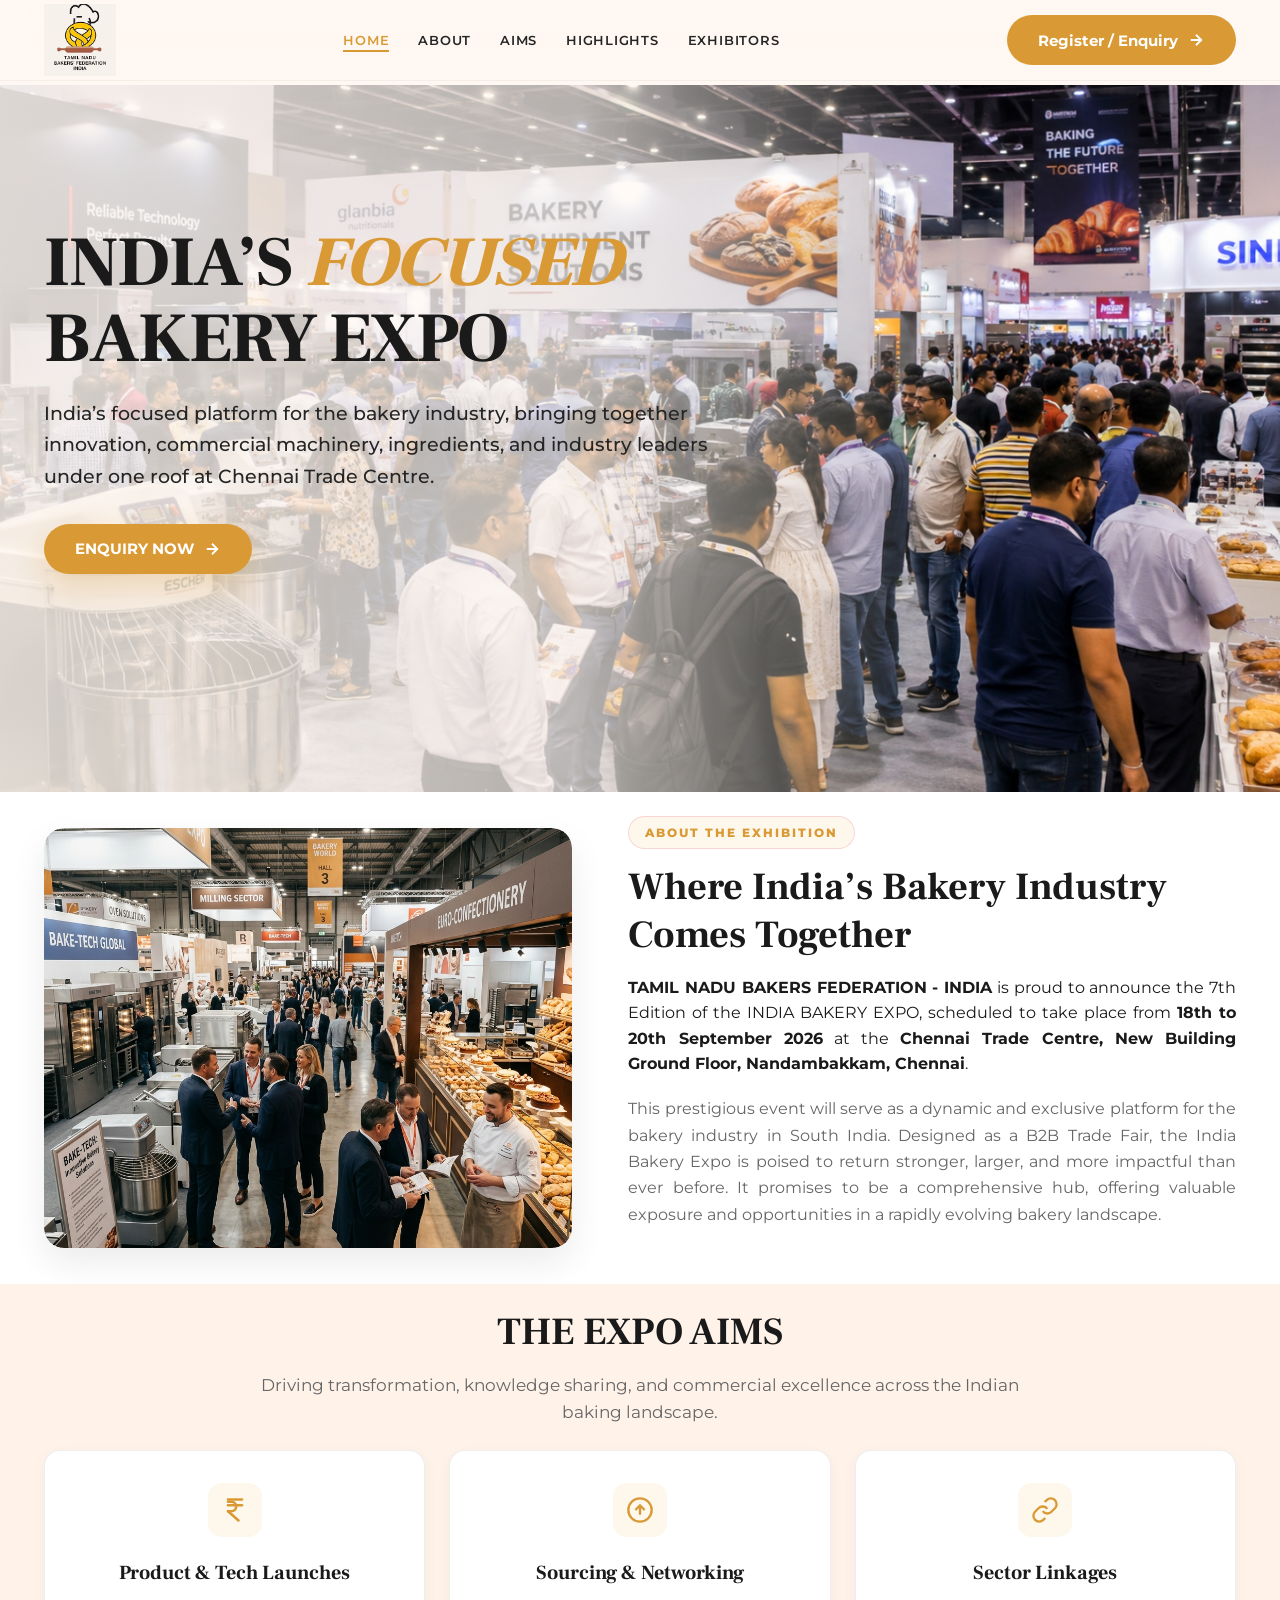
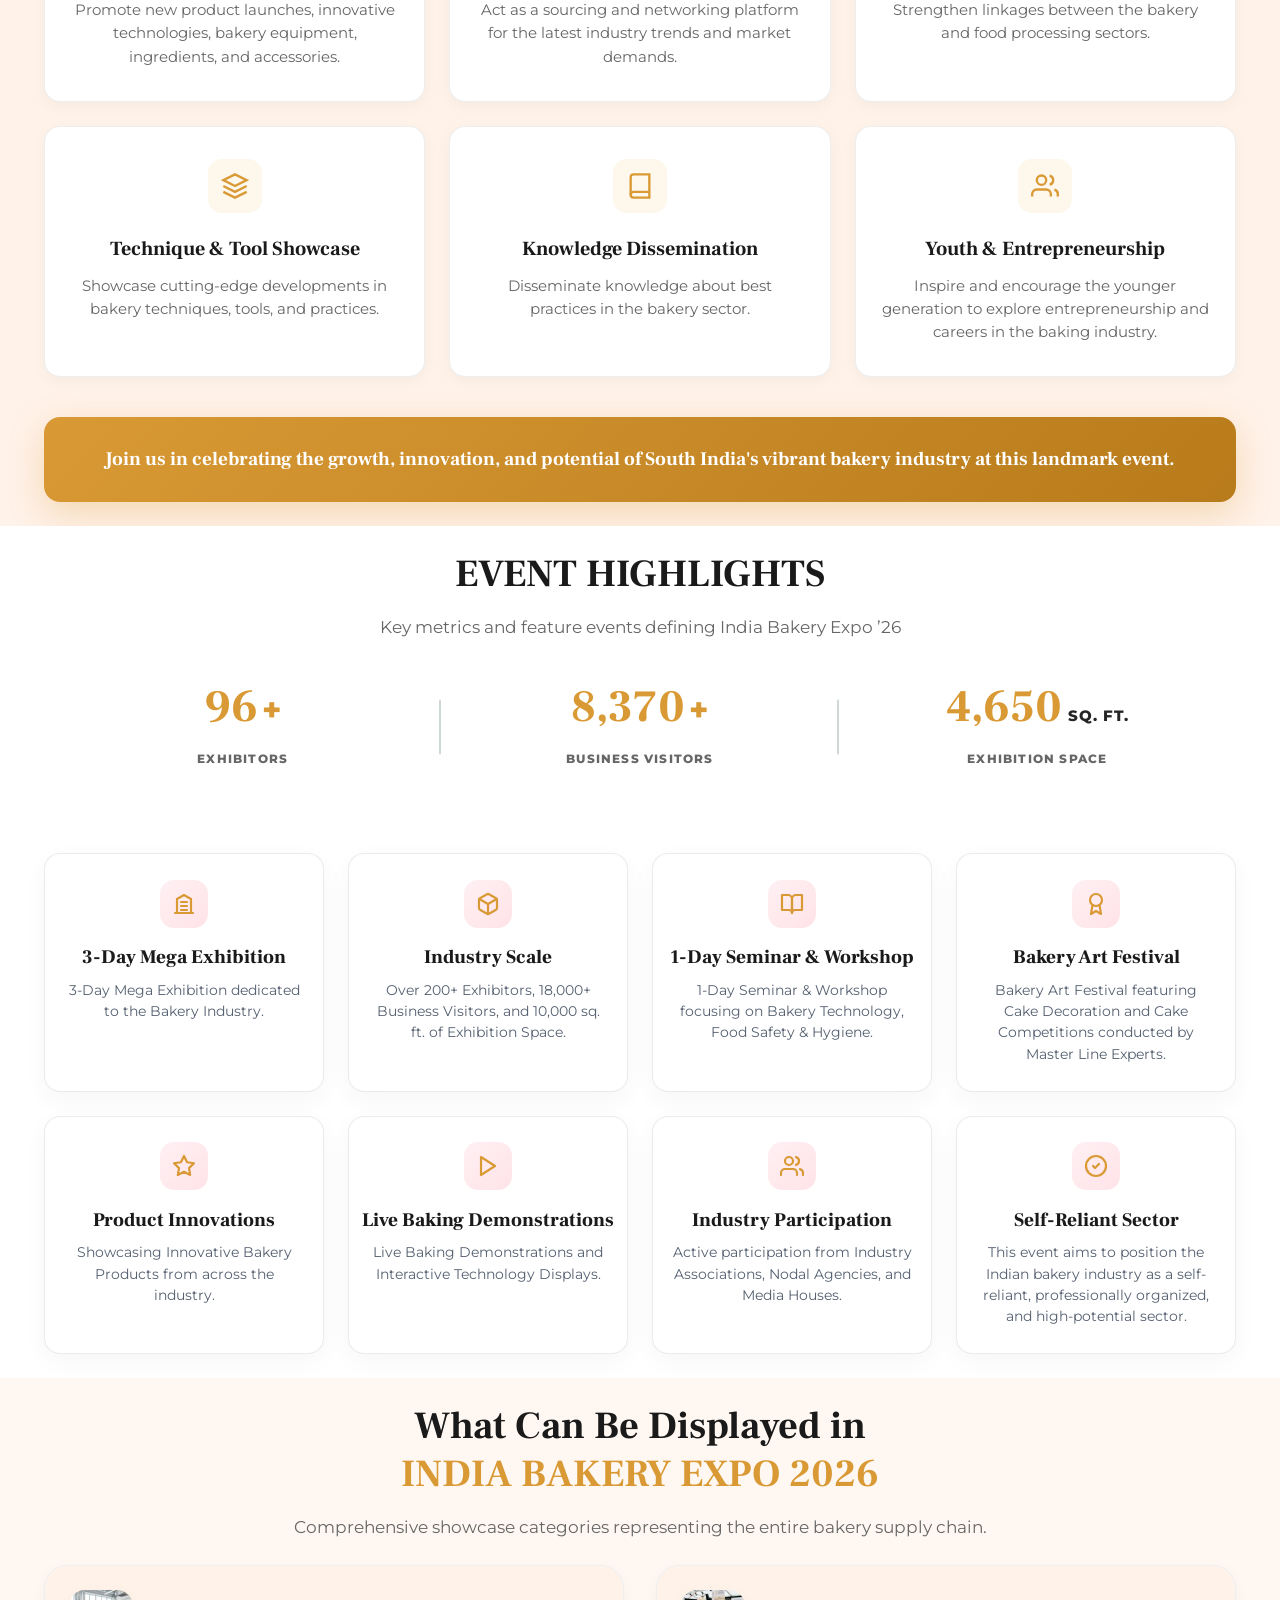
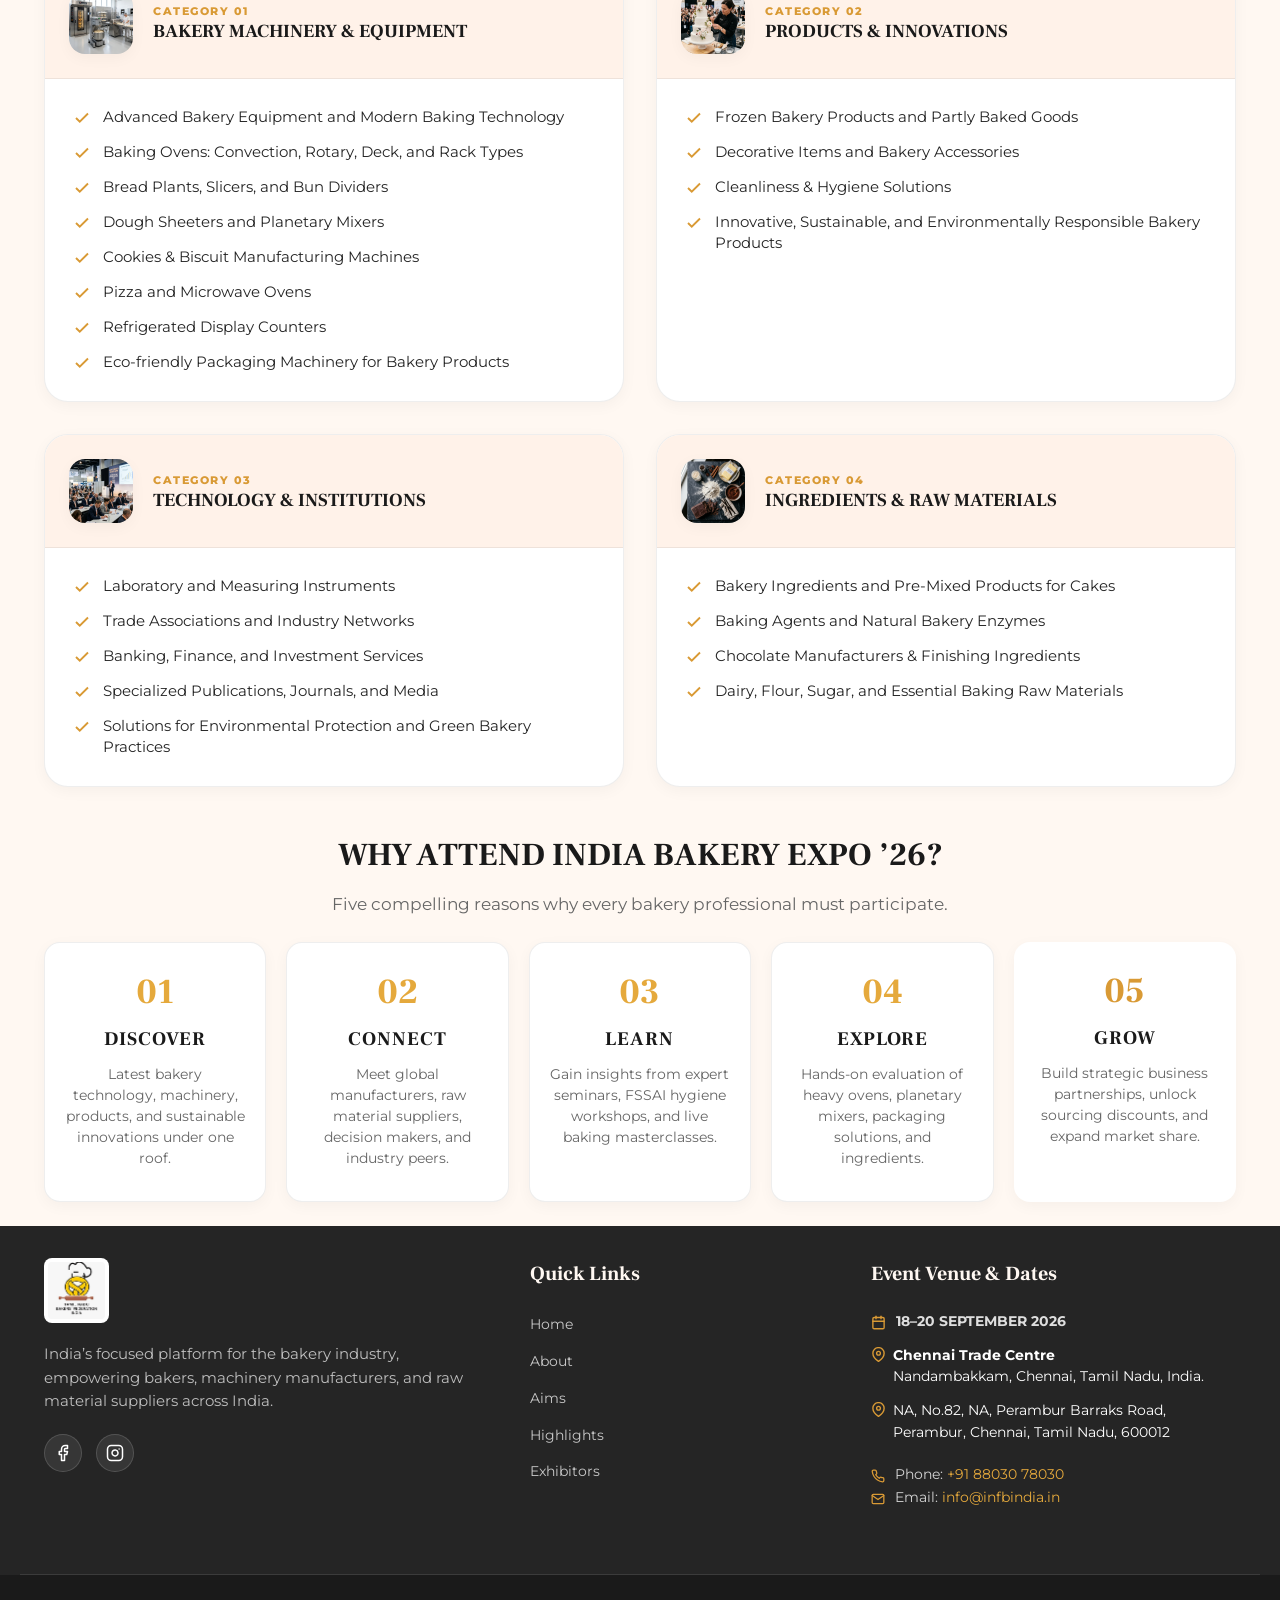
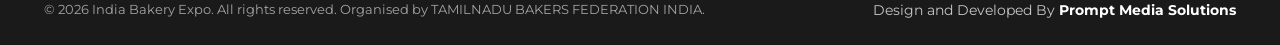
==== commit 3d65e0b9: "feat: update hero section with new background and social links, and refine UI elements across landin" ====
--- a/index.html
+++ b/index.html
@@ -44,7 +44,6 @@
                     <li><a href="#aims" class="nav-link">Aims</a></li>
                     <li><a href="#highlights" class="nav-link">Highlights</a></li>
                     <li><a href="#exhibitors" class="nav-link">Exhibitors</a></li>
-                    <li><a href="#contact" class="nav-link">Contact</a></li>
                 </ul>
             </nav>
 
@@ -1090,8 +1089,20 @@
                     India’s focused platform for the bakery industry, empowering bakers, machinery manufacturers, and
                     raw material suppliers across India.
                 </p>
-
-
+                <div class="footer-social-links">
+                    <a href="https://www.facebook.com/TamilNaduBakersFederationIndia" target="_blank" rel="noopener" aria-label="Facebook" class="social-icon-link">
+                        <svg width="18" height="18" viewBox="0 0 24 24" fill="none" stroke="currentColor" stroke-width="2" stroke-linecap="round" stroke-linejoin="round">
+                            <path d="M18 2h-3a5 5 0 0 0-5 5v3H7v4h3v8h4v-8h3l1-4h-4V7a1 1 0 0 1 1-1h3z"></path>
+                        </svg>
+                    </a>
+                    <a href="https://www.instagram.com/tnbf_india_2026/?hl=en" target="_blank" rel="noopener" aria-label="Instagram" class="social-icon-link">
+                        <svg width="18" height="18" viewBox="0 0 24 24" fill="none" stroke="currentColor" stroke-width="2" stroke-linecap="round" stroke-linejoin="round">
+                            <rect x="2" y="2" width="20" height="20" rx="5" ry="5"></rect>
+                            <path d="M16 11.37A4 4 0 1 1 12.63 8 4 4 0 0 1 16 11.37z"></path>
+                            <line x1="17.5" y1="6.5" x2="17.51" y2="6.5"></line>
+                        </svg>
+                    </a>
+                </div>
             </div>
 
             <div class="footer-links-col">
@@ -1102,7 +1113,6 @@
                     <li><a href="#aims">Aims</a></li>
                     <li><a href="#highlights">Highlights</a></li>
                     <li><a href="#exhibitors">Exhibitors</a></li>
-                    <li><a href="#contact">Contact</a></li>
                 </ul>
             </div>
 
--- a/style.css
+++ b/style.css
@@ -389,12 +389,12 @@
 
 .hero-bg-image {
     position: absolute;
-    top: 55px;
+    top: 85px;
     left: 0;
     width: 100%;
-    height: calc(93% - 35px);
+    height: calc(100% - 85px);
     background-size: cover;
-    background-position: center center;
+    background-position: center bottom;
     background-repeat: no-repeat;
     z-index: 1;
 }
@@ -1597,7 +1597,7 @@
 }
 
 .why-card-featured {
-    background: linear-gradient(135deg, var(--rose) 0%, var(--rose-dark) 100%);
+    /* background: linear-gradient(135deg, var(--rose) 0%, var(--rose-dark) 100%); */
     color: #FFFFFF;
     border: none;
 }
@@ -1630,7 +1630,7 @@
 }
 
 .why-card-featured .why-title {
-    color: #FFFFFF;
+    /* color: #FFFFFF; */
 }
 
 .why-desc {
@@ -1640,7 +1640,7 @@
 }
 
 .why-card-featured .why-desc {
-    color: rgba(255, 255, 255, 0.9);
+    /* color: rgba(255, 255, 255, 0.9); */
 }
 
 /* --------------------------------------------------------------------------
@@ -1943,6 +1943,34 @@
     color: rgba(255, 255, 255, 0.7);
     line-height: 1.6;
     margin-bottom: 1.25rem;
+}
+
+.footer-social-links {
+    display: flex;
+    align-items: center;
+    gap: 0.85rem;
+    margin-top: 1.25rem;
+}
+
+.social-icon-link {
+    width: 38px;
+    height: 38px;
+    border-radius: 50%;
+    background-color: rgba(255, 255, 255, 0.08);
+    border: 1px solid rgba(255, 255, 255, 0.15);
+    color: #FFFFFF;
+    display: inline-flex;
+    align-items: center;
+    justify-content: center;
+    transition: all 0.25s ease;
+}
+
+.social-icon-link:hover {
+    background-color: var(--rose);
+    border-color: var(--rose);
+    color: #FFFFFF;
+    transform: translateY(-3px);
+    box-shadow: 0 6px 18px rgba(217, 154, 53, 0.35);
 }
 
 .footer-organizer {
@@ -3100,43 +3128,93 @@
     .header-actions .btn,
     .hero-cta-group .btn {
         display: inline-flex;
-        font-size: 0.85rem;
-        padding: 0.65rem 1.25rem;
+        align-items: center;
+        justify-content: center;
+        font-size: 0.86rem;
+        font-weight: 700;
+        padding: 0.65rem 1.35rem;
+        height: 42px;
+        box-sizing: border-box;
         gap: 0.45rem;
+        white-space: nowrap;
+        border-radius: 50px;
     }
 
     /* HERO */
     .hero-fullwidth {
-        min-height: auto;
-        padding-top: 6rem;
-        padding-bottom: 3rem;
+        min-height: 85vh;
+        min-height: 85dvh;
+        display: flex;
+        align-items: flex-end;
+        justify-content: center;
+        padding-top: 5rem;
+        padding-bottom: 2rem;
+        position: relative;
     }
 
     .hero-bg-image {
         top: 0 !important;
         height: 100% !important;
         width: 100% !important;
-        background-image: url('assets/images/image.png') !important;
-        background-size: 100% 100% !important;
+        background-image: url('assets/images/image copy1.png') !important;
+        background-size: cover !important;
         background-repeat: no-repeat !important;
         background-position: center center !important;
     }
 
     .hero-overlay-gradient {
-        background: linear-gradient(180deg, rgba(255, 248, 242, 0.92) 0%, rgba(255, 248, 242, 0.85) 50%, rgba(255, 248, 242, 0.146) 100%);
+        display: none !important;
     }
 
     .hero-content-full {
         max-width: 100%;
+        width: 100%;
+        text-align: center;
+        display: flex;
+        flex-direction: column;
+        align-items: center;
+        justify-content: flex-end;
+        padding: 1rem 0;
+        margin: 0 auto;
     }
 
     .hero-title-full {
-        font-size: clamp(2rem, 7vw, 3rem);
+        font-size: clamp(1.6rem, 6vw, 2.4rem);
         letter-spacing: -0.5px;
+        text-align: center;
+        color: #ffffff;
+        background: rgba(0, 0, 0, 0.45);
+        padding: 0.6rem 1rem;
+        margin-bottom: 1rem;
+        border-radius: 12px;
     }
 
     .hero-description-full {
-        font-size: 1rem;
+        font-size: 0.92rem;
+        line-height: 1.55;
+        color: #FFFFFF;
+        background: rgba(0, 0, 0, 0.393);
+        padding: 1.1rem 1.35rem;
+        border-radius: 16px;
+        backdrop-filter: blur(8px);
+        border: 1px solid rgba(255, 255, 255, 0.18);
+        box-shadow: 0 10px 30px rgba(0, 0, 0, 0.25);
+        margin: 0 auto 1.5rem auto;
+        text-align: center;
+        max-width: 95%;
+    }
+
+    .hero-cta-group {
+        display: flex;
+        justify-content: center;
+        align-items: center;
+        width: 100%;
+        margin: 0 auto;
+        text-align: center;
+    }
+
+    .hero-cta-group .btn {
+        margin: 0 auto;
     }
 
     .hero-info-grid {
@@ -3219,7 +3297,7 @@
 
     .hero-title-full {
         font-size: clamp(1.75rem, 8vw, 2.5rem);
-        padding-top: 15px;
+        padding-top: 5px;
     }
 
     .hero-description-full {
@@ -3242,7 +3320,7 @@
     .expo-btn,
     .enquiry-form .btn {
         width: auto;
-        padding: 0.5rem 1.1rem;
+        padding: 0.65rem 1.35rem;
         font-size: 12px;
     }
 
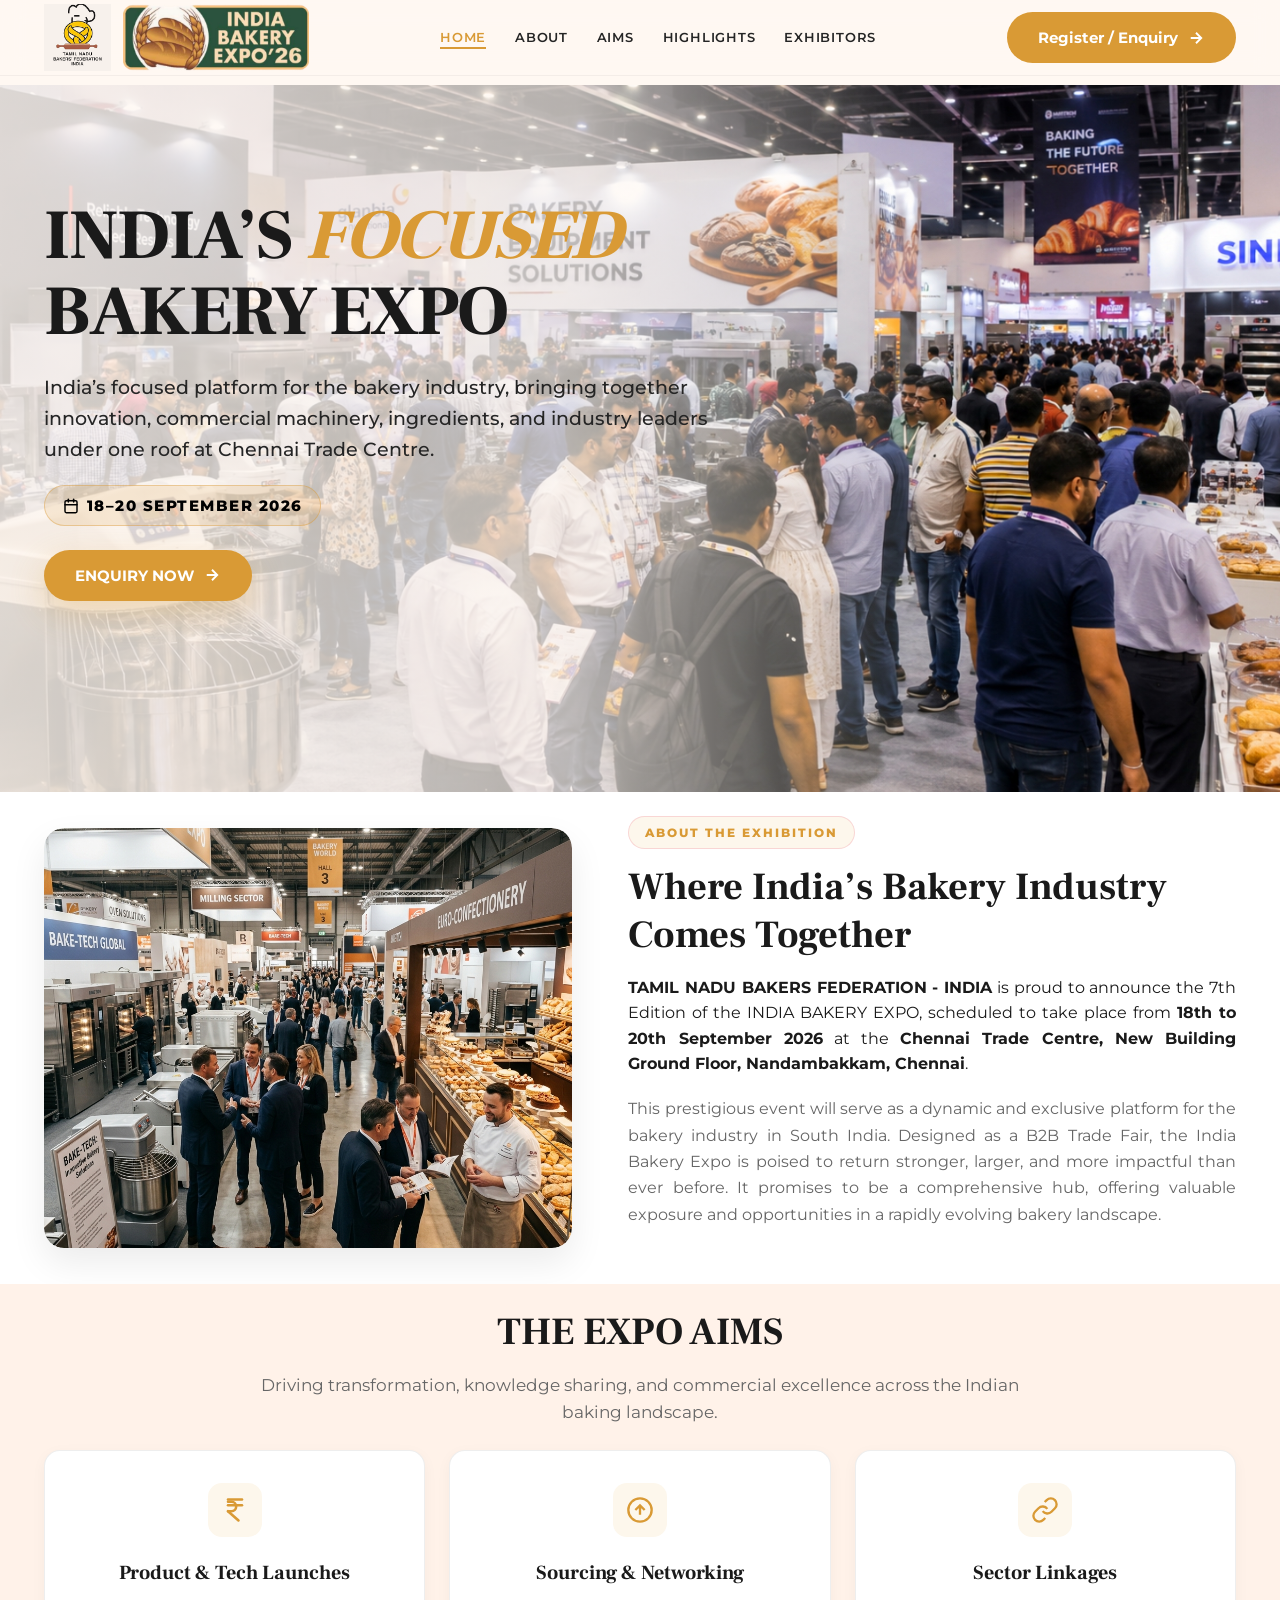
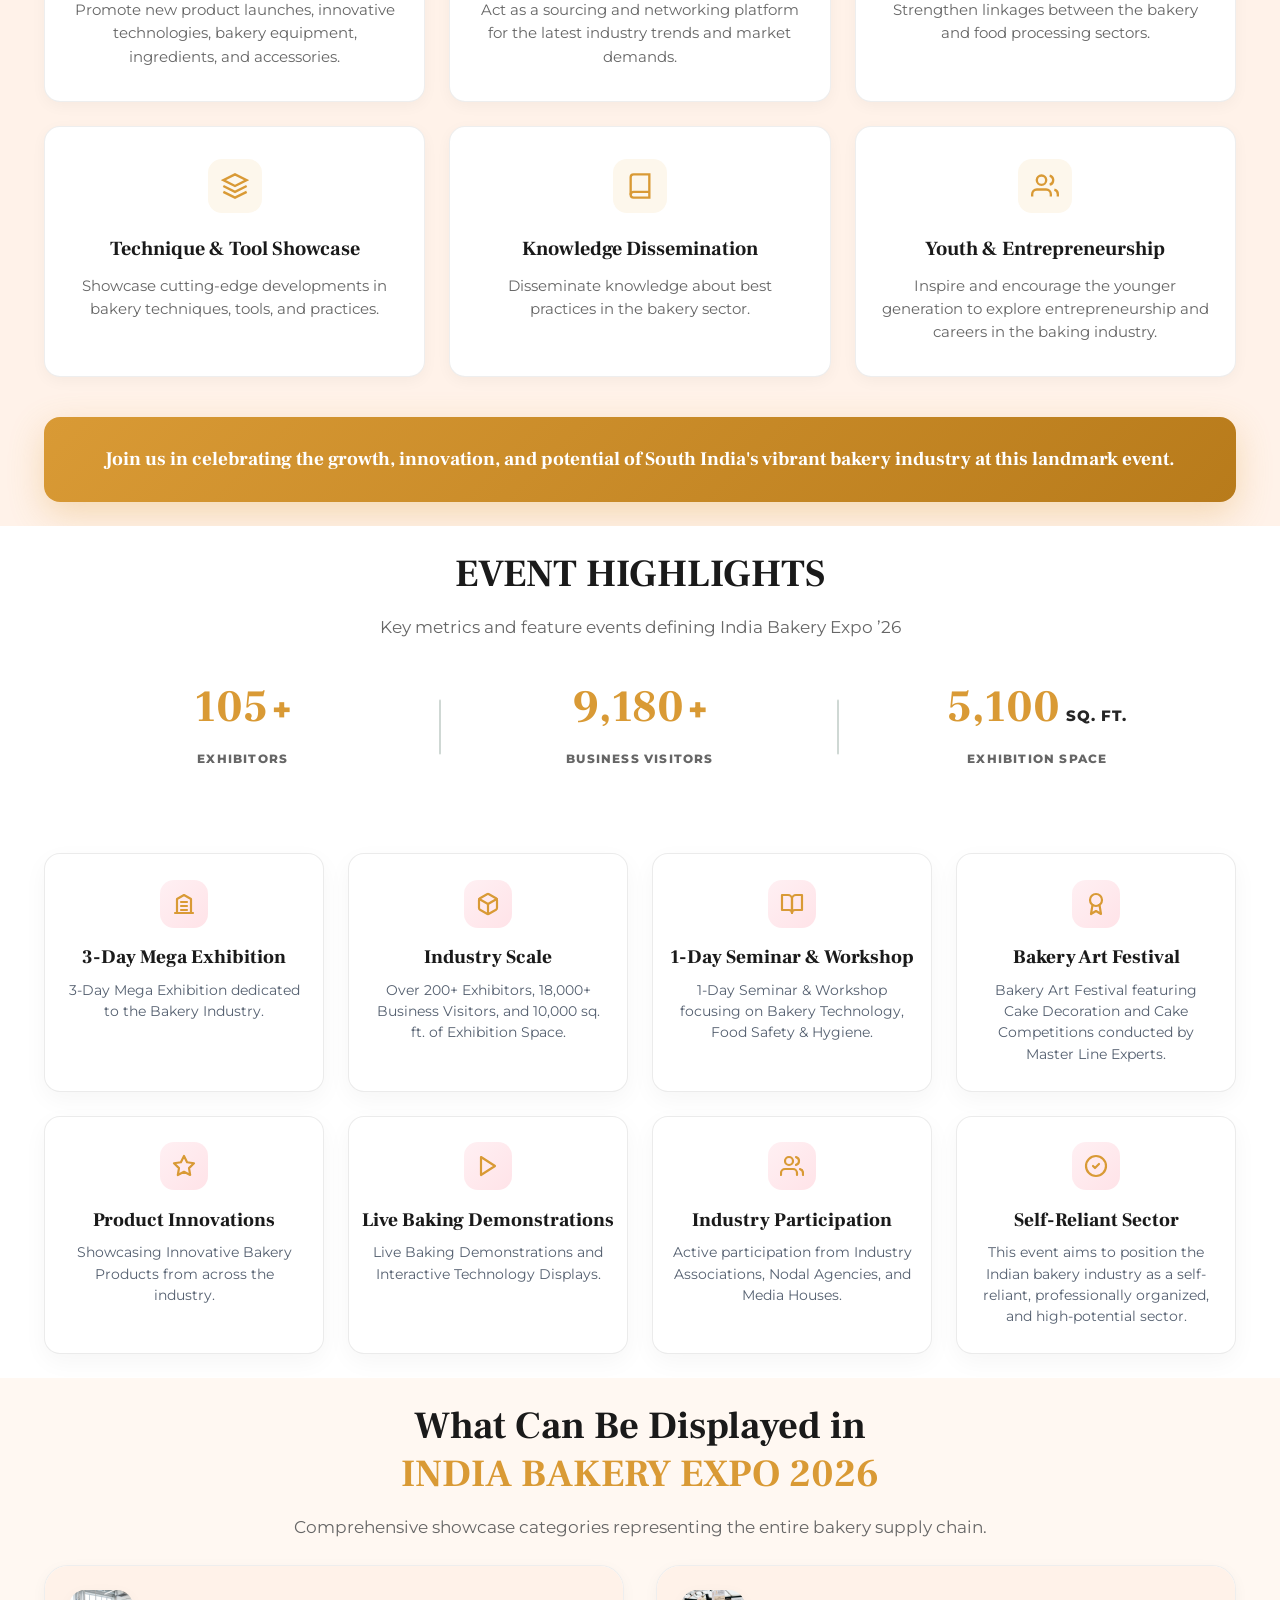
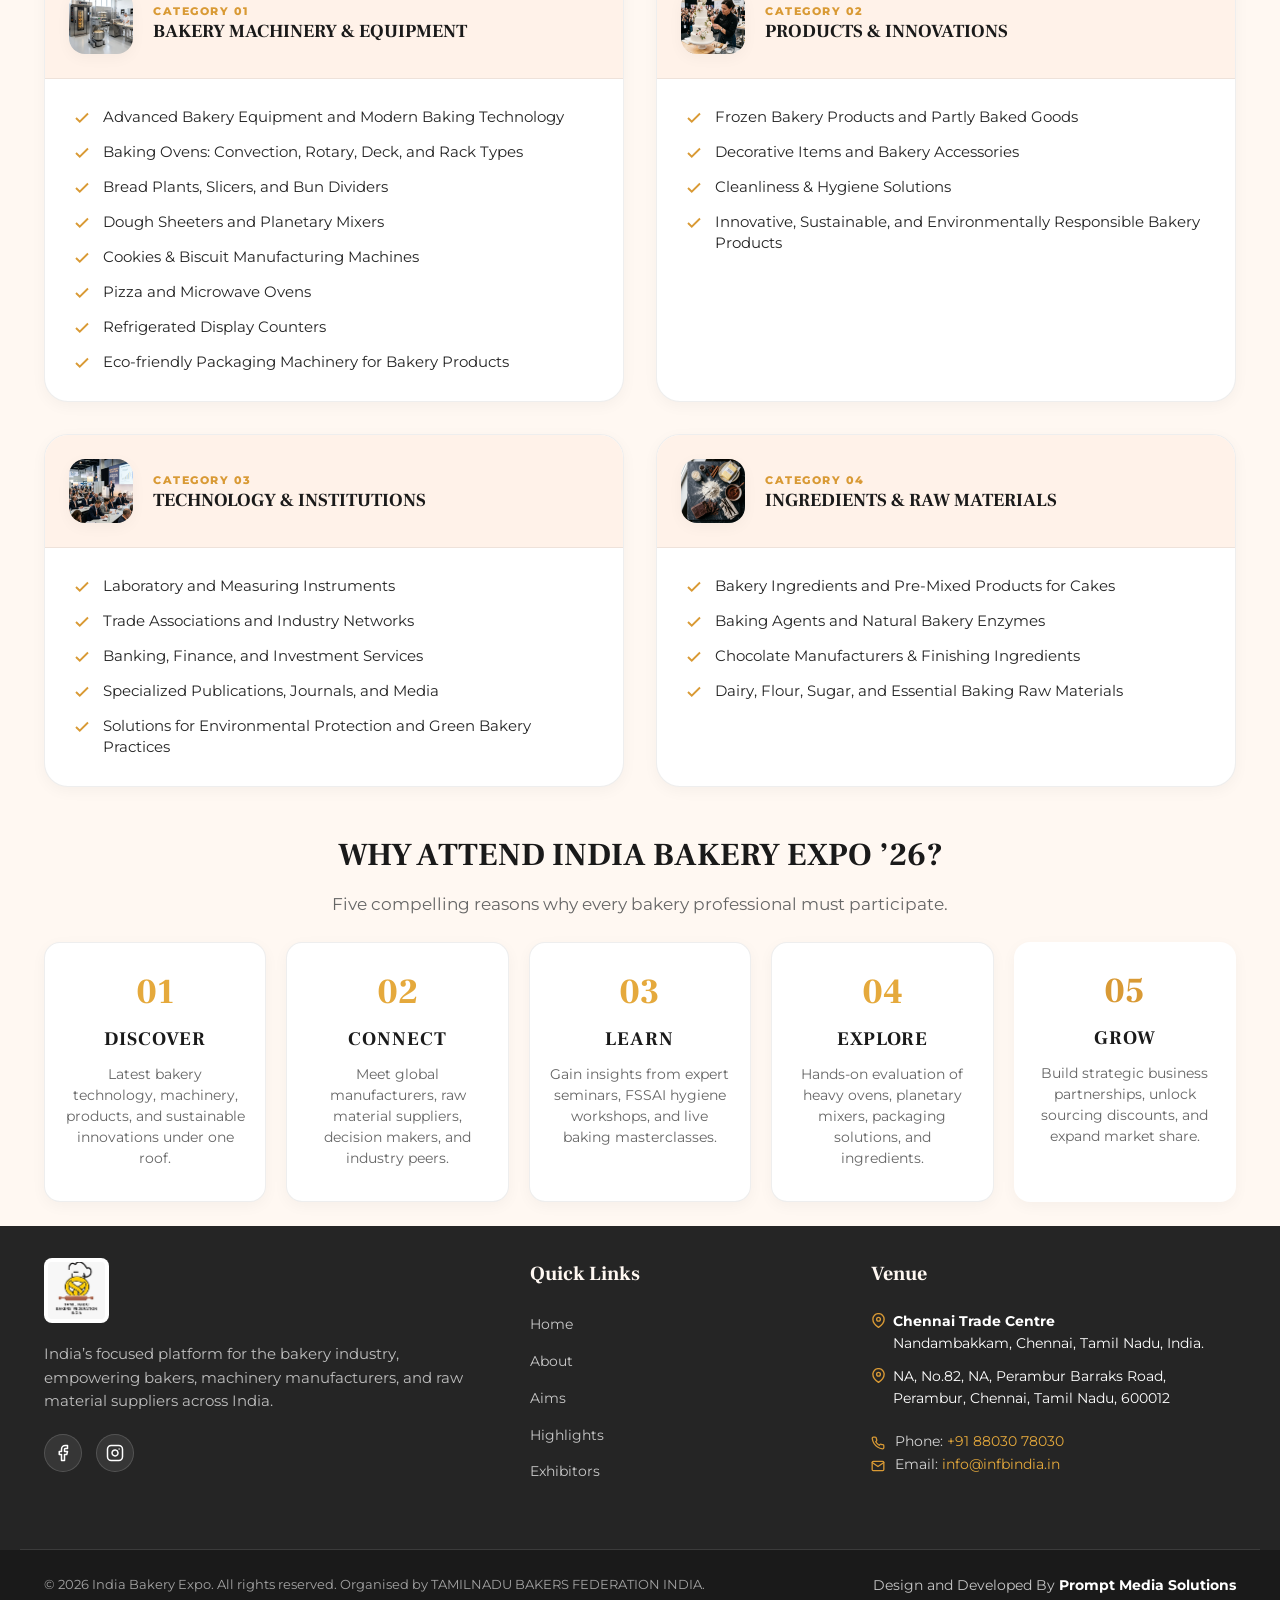
==== commit 4f60ef53: "feat: update branding with secondary logo, add hero date badge, optimize mobile layout, and open tha" ====
--- a/index.html
+++ b/index.html
@@ -35,6 +35,7 @@
         <div class="container header-container">
             <a href="#hero" class="logo-group" aria-label="India Bakery Expo Home">
                 <img src="assets/images/logo.png" alt="India Bakery Expo ’26 Logo" class="header-logo-img">
+                <img src="assets/images/logo4.png" alt="TNBF Expo Secondary Logo" class="header-logo-img second-logo">
             </a>
 
             <nav class="nav-menu" id="navMenu" aria-label="Main Navigation">
@@ -82,6 +83,16 @@
                         India’s focused platform for the bakery industry, bringing together innovation, commercial
                         machinery, ingredients, and industry leaders under one roof at Chennai Trade Centre.
                     </p>
+
+                    <div class="hero-date-badge">
+                        <svg width="16" height="16" viewBox="0 0 24 24" fill="none" stroke="currentColor" stroke-width="2.2" stroke-linecap="round" stroke-linejoin="round">
+                            <rect x="3" y="4" width="18" height="18" rx="2" ry="2"/>
+                            <line x1="16" y1="2" x2="16" y2="6"/>
+                            <line x1="8" y1="2" x2="8" y2="6"/>
+                            <line x1="3" y1="10" x2="21" y2="10"/>
+                        </svg>
+                        <span>18–20 SEPTEMBER 2026</span>
+                    </div>
 
                     <div class="hero-cta-group">
                         <button class="btn btn-rose open-modal-btn" data-modal="enquiryModal">
@@ -1089,6 +1100,35 @@
                     India’s focused platform for the bakery industry, empowering bakers, machinery manufacturers, and
                     raw material suppliers across India.
                 </p>
+                <div class="footer-social-links desktop-social-links">
+                    <a href="https://www.facebook.com/TamilNaduBakersFederationIndia" target="_blank" rel="noopener" aria-label="Facebook" class="social-icon-link">
+                        <svg width="18" height="18" viewBox="0 0 24 24" fill="none" stroke="currentColor" stroke-width="2" stroke-linecap="round" stroke-linejoin="round">
+                            <path d="M18 2h-3a5 5 0 0 0-5 5v3H7v4h3v8h4v-8h3l1-4h-4V7a1 1 0 0 1 1-1h3z"></path>
+                        </svg>
+                    </a>
+                    <a href="https://www.instagram.com/tnbf_india_2026/?hl=en" target="_blank" rel="noopener" aria-label="Instagram" class="social-icon-link">
+                        <svg width="18" height="18" viewBox="0 0 24 24" fill="none" stroke="currentColor" stroke-width="2" stroke-linecap="round" stroke-linejoin="round">
+                            <rect x="2" y="2" width="20" height="20" rx="5" ry="5"></rect>
+                            <path d="M16 11.37A4 4 0 1 1 12.63 8 4 4 0 0 1 16 11.37z"></path>
+                            <line x1="17.5" y1="6.5" x2="17.51" y2="6.5"></line>
+                        </svg>
+                    </a>
+                </div>
+            </div>
+
+            <div class="footer-links-col">
+                <h4 class="footer-heading">Quick Links</h4>
+                <ul class="footer-links">
+                    <li><a href="#hero">Home</a></li>
+                    <li><a href="#about">About</a></li>
+                    <li><a href="#aims">Aims</a></li>
+                    <li><a href="#highlights">Highlights</a></li>
+                    <li><a href="#exhibitors">Exhibitors</a></li>
+                </ul>
+            </div>
+
+            <div class="footer-social-col mobile-only-social">
+                <h4 class="footer-heading">Follow Us</h4>
                 <div class="footer-social-links">
                     <a href="https://www.facebook.com/TamilNaduBakersFederationIndia" target="_blank" rel="noopener" aria-label="Facebook" class="social-icon-link">
                         <svg width="18" height="18" viewBox="0 0 24 24" fill="none" stroke="currentColor" stroke-width="2" stroke-linecap="round" stroke-linejoin="round">
@@ -1105,30 +1145,9 @@
                 </div>
             </div>
 
-            <div class="footer-links-col">
-                <h4 class="footer-heading">Quick Links</h4>
-                <ul class="footer-links">
-                    <li><a href="#hero">Home</a></li>
-                    <li><a href="#about">About</a></li>
-                    <li><a href="#aims">Aims</a></li>
-                    <li><a href="#highlights">Highlights</a></li>
-                    <li><a href="#exhibitors">Exhibitors</a></li>
-                </ul>
-            </div>
-
             <div class="footer-info-col">
-                <h4 class="footer-heading">Event Venue & Dates</h4>
-                <p class="footer-event-date">
-                    <svg width="15" height="15" viewBox="0 0 24 24" fill="none" stroke="var(--rose)" stroke-width="2.2"
-                        stroke-linecap="round" stroke-linejoin="round"
-                        style="vertical-align: text-bottom; margin-right: 6px;">
-                        <rect x="3" y="4" width="18" height="18" rx="2" ry="2" />
-                        <line x1="16" y1="2" x2="16" y2="6" />
-                        <line x1="8" y1="2" x2="8" y2="6" />
-                        <line x1="3" y1="10" x2="21" y2="10" />
-                    </svg>
-                    <strong>18–20 SEPTEMBER 2026</strong>
-                </p>
+                <h4 class="footer-heading">Venue</h4>
+                
                 <a href="https://maps.app.goo.gl/x0kiJPY8jcbdKNaP9" target="_blank" rel="noopener"
                     class="footer-event-venue"
                     style="display: flex; align-items: flex-start; gap: 7px; text-decoration: none; color: inherit;">
--- a/style.css
+++ b/style.css
@@ -278,8 +278,15 @@
     justify-content: space-between;
 }
 
+.logo-group {
+    display: flex;
+    align-items: center;
+    gap: 0.75rem;
+    text-decoration: none;
+}
+
 .header-logo-img {
-    height: 72px;
+    height: 67px;
     width: auto;
     object-fit: contain;
     mix-blend-mode: multiply;
@@ -454,9 +461,29 @@
     font-size: 1.18rem;
     color: var(--dark);
     line-height: 1.65;
-    margin-bottom: 2rem;
+    margin-bottom: 1.25rem;
     max-width: 720px;
     font-weight: 500;
+}
+
+.hero-date-badge {
+    display: inline-flex;
+    align-items: center;
+    gap: 0.5rem;
+    font-size: 0.95rem;
+    font-weight: 800;
+    letter-spacing: 1.5px;
+    color: #000000;
+    background-color: rgba(217, 154, 53, 0.15);
+    border: 1px solid rgba(217, 154, 53, 0.4);
+    padding: 0.45rem 1.1rem;
+    border-radius: 50px;
+    margin-bottom: 1.5rem;
+    white-space: nowrap;
+}
+
+.hero-date-badge svg {
+    color: #000000;
 }
 
 .hero-float-badge-full {
@@ -1924,6 +1951,10 @@
     padding-bottom: 4rem;
     border-bottom: 1px solid rgba(255, 255, 255, 0.1);
     align-items: start;
+}
+
+.mobile-only-social {
+    display: none !important;
 }
 
 .logo-footer {
@@ -3115,7 +3146,7 @@
         padding: 0 1.25rem;
     }
 
-    /* HEADER: hide nav and hamburger entirely (single page — no mobile menu needed) */
+    /* HEADER: hide nav, hamburger, and header actions button on mobile */
     .nav-menu {
         display: none !important;
     }
@@ -3124,20 +3155,12 @@
         display: none !important;
     }
 
-    /* Header & Hero Buttons equal size on mobile */
-    .header-actions .btn,
-    .hero-cta-group .btn {
-        display: inline-flex;
-        align-items: center;
-        justify-content: center;
-        font-size: 0.86rem;
-        font-weight: 700;
-        padding: 0.65rem 1.35rem;
-        height: 42px;
-        box-sizing: border-box;
-        gap: 0.45rem;
-        white-space: nowrap;
-        border-radius: 50px;
+    .header-actions {
+        display: none !important;
+    }
+
+    .hero-date-badge {
+        display: none !important;
     }
 
     /* HERO */
@@ -3456,9 +3479,28 @@
     }
 
     /* FOOTER */
+    .desktop-social-links {
+        display: none !important;
+    }
+
+    .mobile-only-social {
+        display: block !important;
+    }
+
     .footer-container {
-        gap: 2rem;
+        grid-template-columns: 1fr 1fr;
+        gap: 2rem 1.25rem;
         padding-bottom: 2rem;
+    }
+
+    .footer-brand-col,
+    .footer-info-col {
+        grid-column: span 2;
+    }
+
+    .footer-links-col,
+    .footer-social-col {
+        grid-column: span 1;
     }
 
     .footer-logo-img {
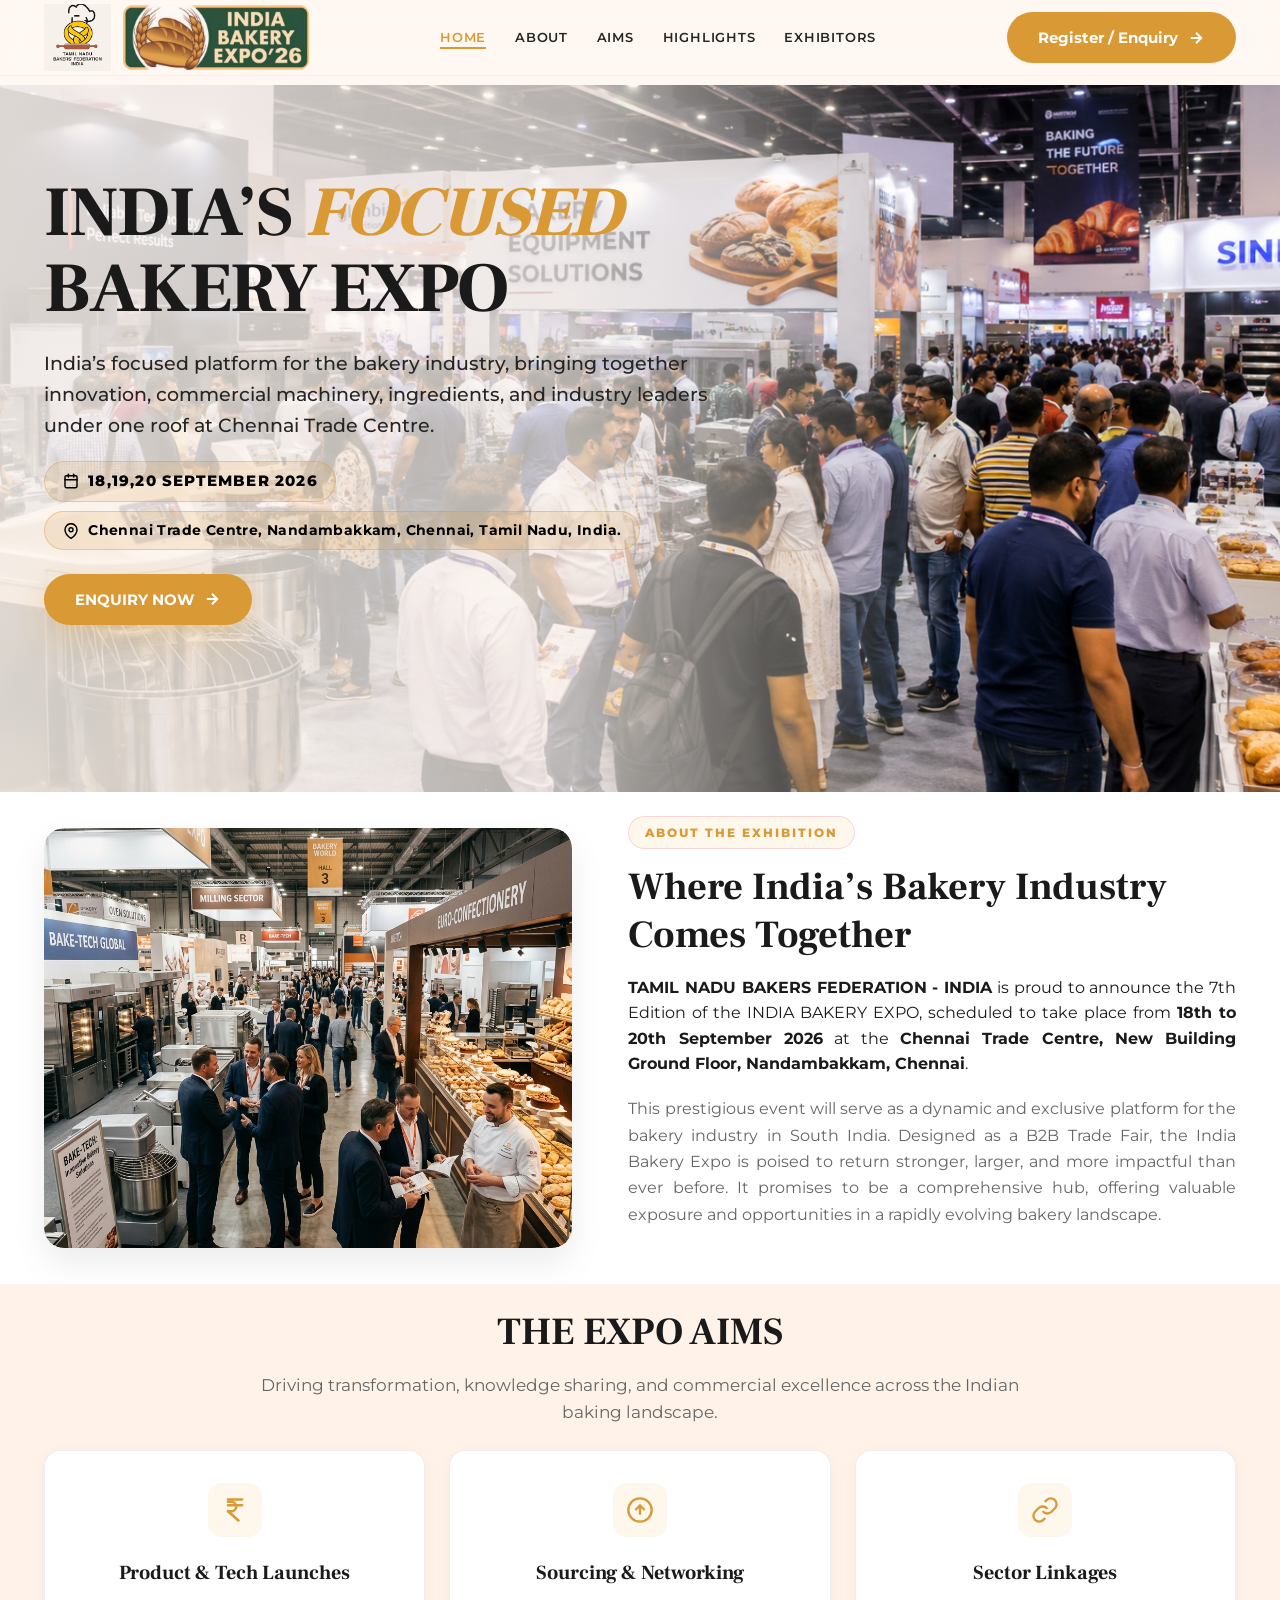
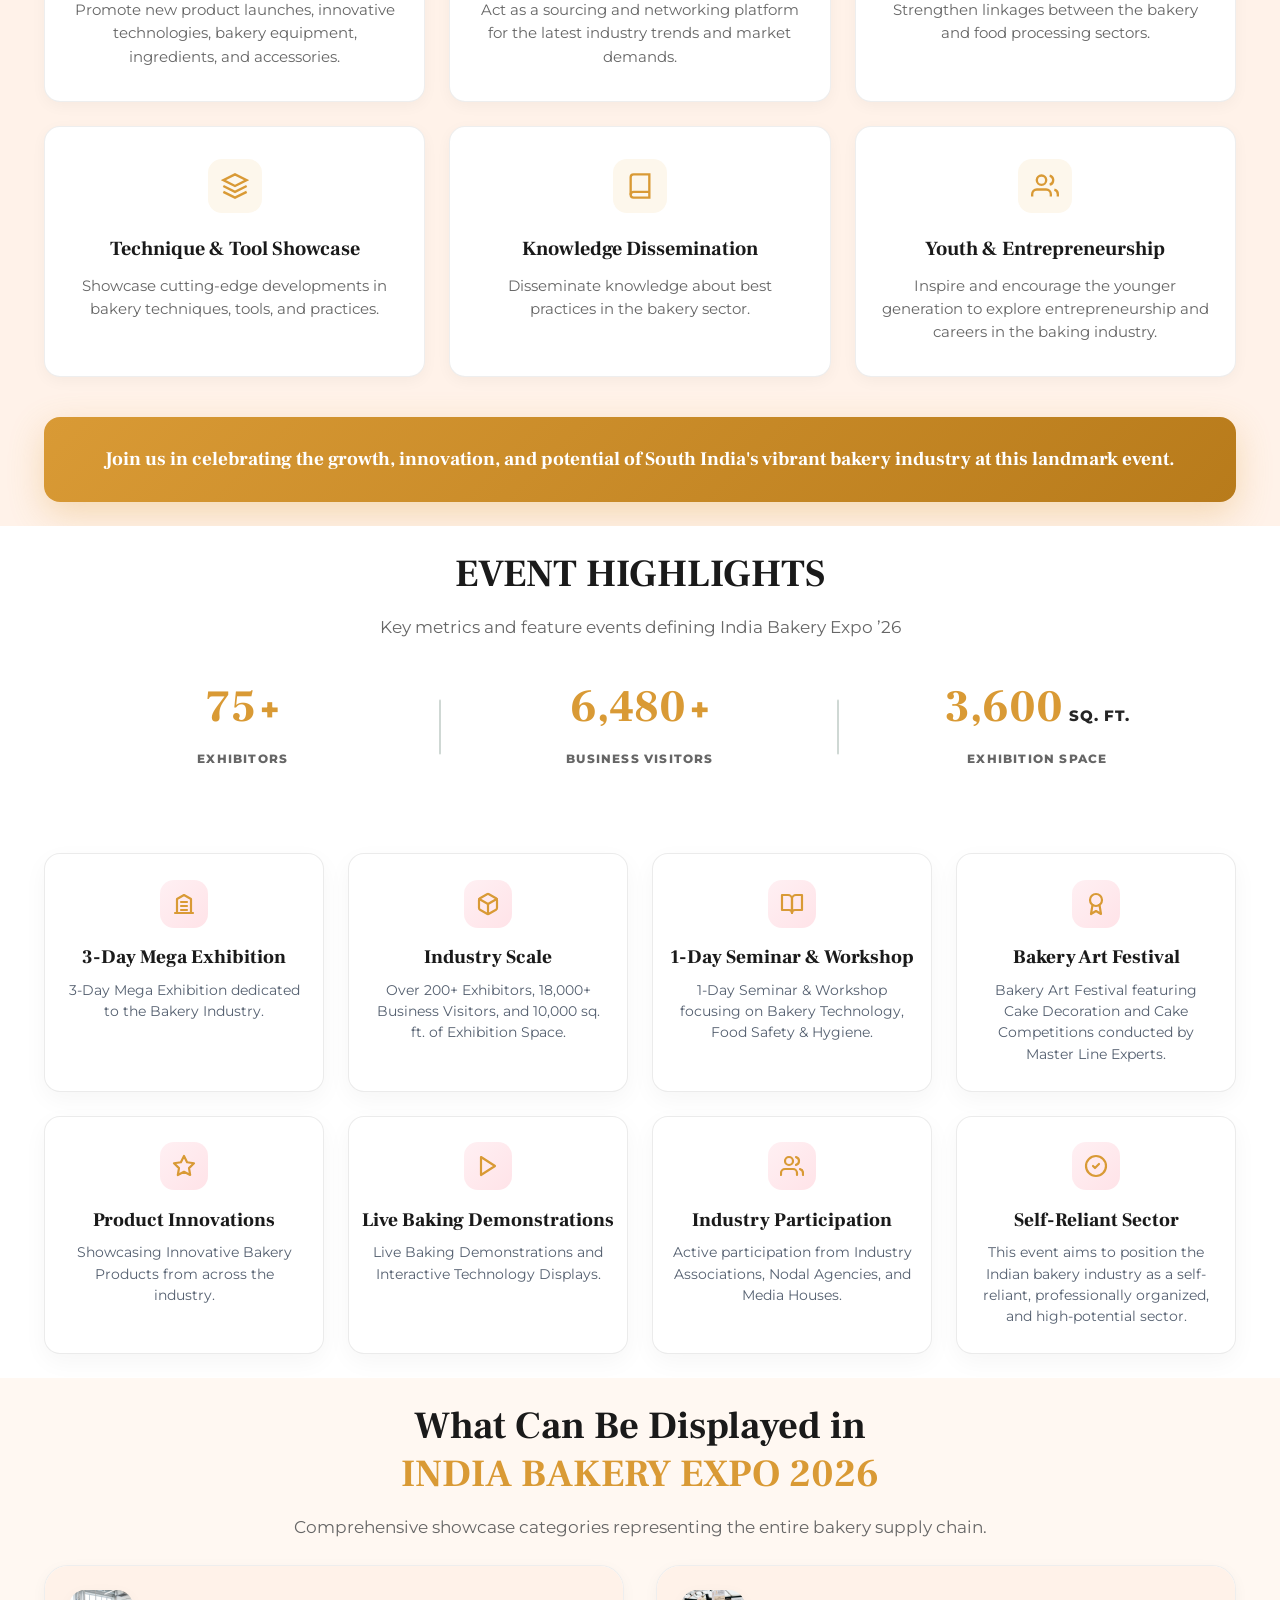
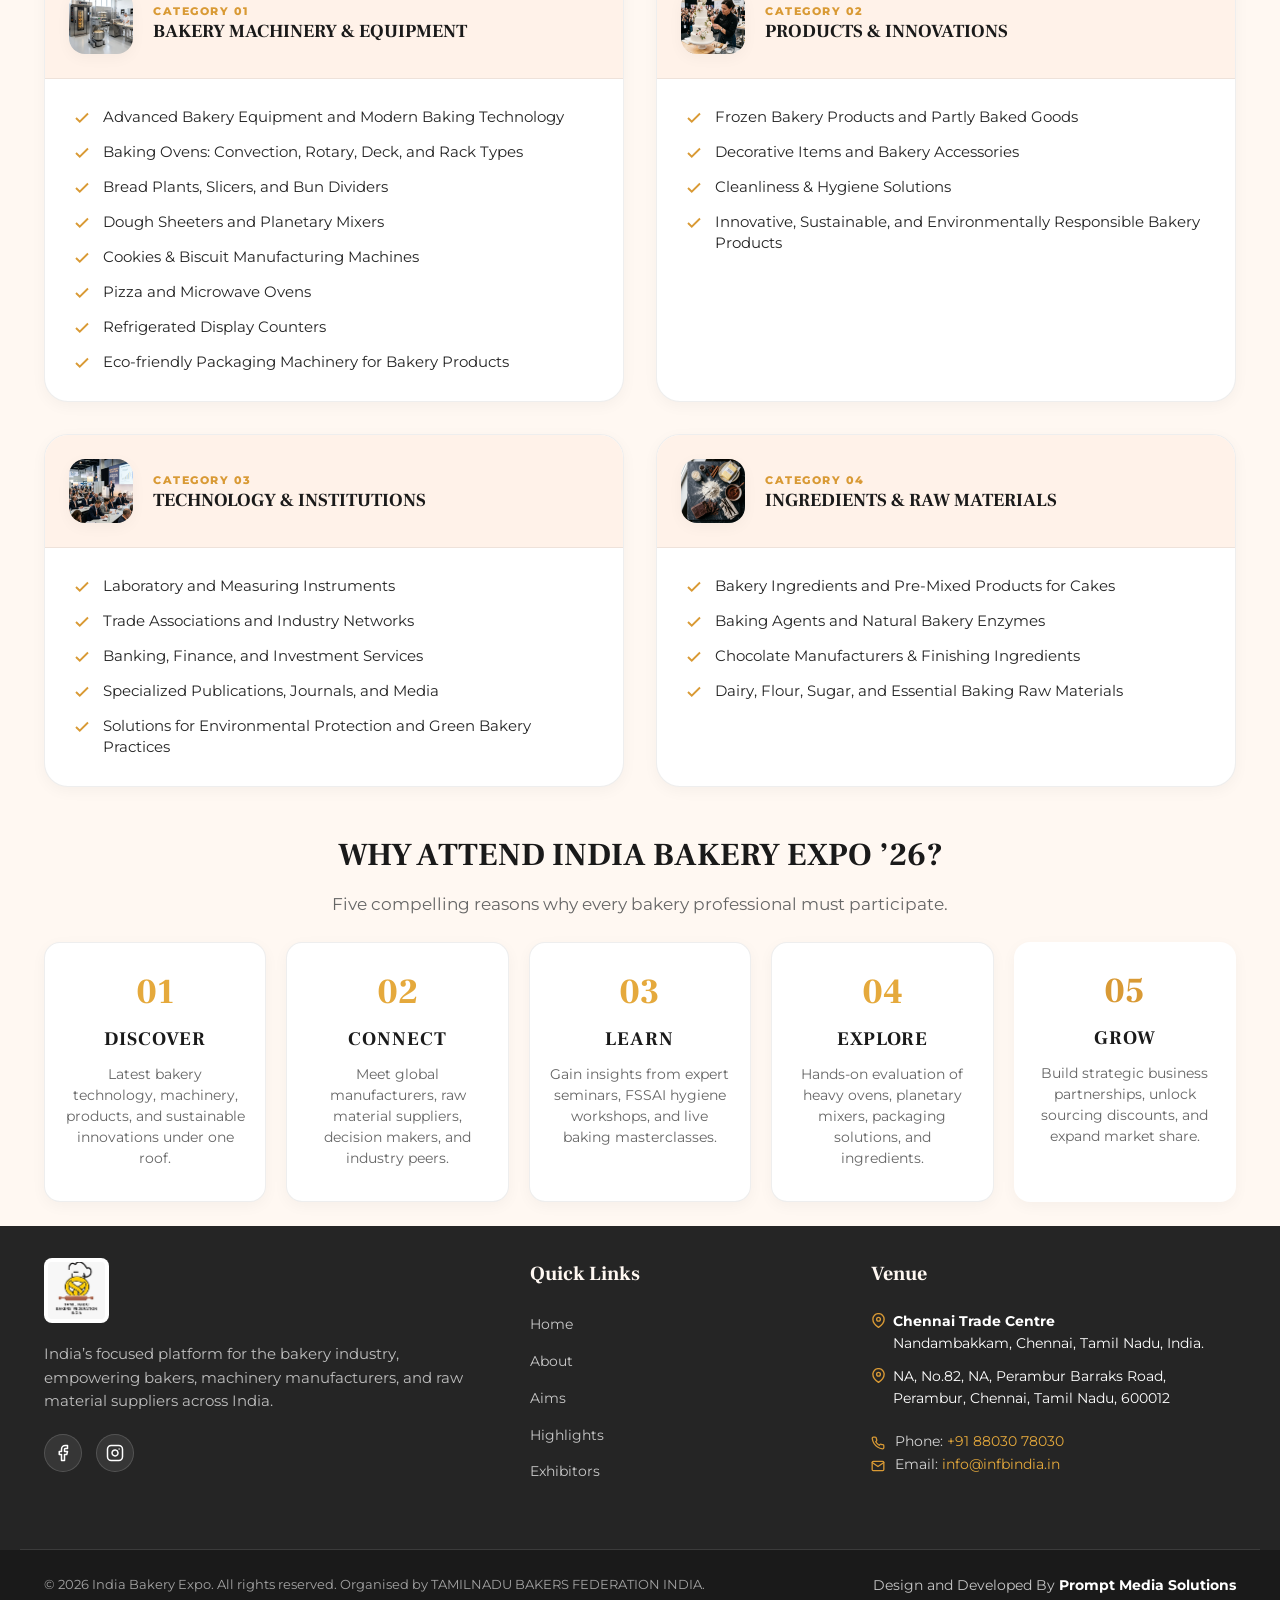
==== commit c8191f5b: "feat: update hero section with date and location badges and refine navigation elements" ====
--- a/index.html
+++ b/index.html
@@ -84,14 +84,24 @@
                         machinery, ingredients, and industry leaders under one roof at Chennai Trade Centre.
                     </p>
 
-                    <div class="hero-date-badge">
-                        <svg width="16" height="16" viewBox="0 0 24 24" fill="none" stroke="currentColor" stroke-width="2.2" stroke-linecap="round" stroke-linejoin="round">
-                            <rect x="3" y="4" width="18" height="18" rx="2" ry="2"/>
-                            <line x1="16" y1="2" x2="16" y2="6"/>
-                            <line x1="8" y1="2" x2="8" y2="6"/>
-                            <line x1="3" y1="10" x2="21" y2="10"/>
-                        </svg>
-                        <span>18–20 SEPTEMBER 2026</span>
+                    <div class="hero-badges-wrapper">
+                        <div class="hero-date-badge">
+                            <svg width="16" height="16" viewBox="0 0 24 24" fill="none" stroke="currentColor" stroke-width="2.2" stroke-linecap="round" stroke-linejoin="round">
+                                <rect x="3" y="4" width="18" height="18" rx="2" ry="2"/>
+                                <line x1="16" y1="2" x2="16" y2="6"/>
+                                <line x1="8" y1="2" x2="8" y2="6"/>
+                                <line x1="3" y1="10" x2="21" y2="10"/>
+                            </svg>
+                            <span>18,19,20 SEPTEMBER 2026</span>
+                        </div>
+
+                        <div class="hero-location-badge">
+                            <svg width="16" height="16" viewBox="0 0 24 24" fill="none" stroke="currentColor" stroke-width="2.2" stroke-linecap="round" stroke-linejoin="round">
+                                <path d="M21 10c0 7-9 13-9 13s-9-6-9-13a9 9 0 0 1 18 0z"/>
+                                <circle cx="12" cy="10" r="3"/>
+                            </svg>
+                            <span>Chennai Trade Centre, Nandambakkam, Chennai, Tamil Nadu, India.</span>
+                        </div>
                     </div>
 
                     <div class="hero-cta-group">
@@ -252,22 +262,7 @@
                             careers in the baking industry.</p>
                     </div>
 
-                    <!-- Aim Card 7 -->
-                    <!-- <div class="aim-card aim-card-wide">
-                        <div class="aim-icon-wrap">
-                            <svg width="28" height="28" viewBox="0 0 24 24" fill="none" stroke="currentColor"
-                                stroke-width="2">
-                                <circle cx="12" cy="12" r="10" />
-                                <path d="M12 6v6l4 2" />
-                            </svg>
-                        </div>
-                        <div class="aim-wide-content">
-                            <h3 class="aim-title">Standalone & Vital Industry Recognition</h3>
-                            <p class="aim-text">Emphasize the importance of the bakery industry as a standalone and
-                                vital sector, garnering attention and support from the Government, Media, and Society.
-                            </p>
-                        </div>
-                    </div> -->
+                    
                 </div>
 
                 <div class="aims-callout-banner text-center">
@@ -755,337 +750,6 @@
         </section>
 
 
-        <!-- 11. VENUE LOCATION MAP SECTION (COMMENTED OUT AS REQUESTED) -->
-        <!-- <section class="section section-venue" id="venue">
-            <div class="container">
-                <div class="section-header text-center">
-                    <div class="section-tag">EVENT LOCATION & VENUE</div>
-                    <h2 class="section-title">EXHIBITION VENUE & MAP</h2>
-                    <p class="section-subtitle">18th – 20th September 2026 | Chennai Trade Centre, Nandambakkam,
-                        Chennai, India</p>
-                </div>
-
-                <div class="venue-map-wrapper">
-                    <div class="venue-info-card">
-                        <div class="venue-card-header">
-                            <h3 class="venue-card-title">Chennai Trade Centre</h3>
-                            <p class="venue-card-sub">South India’s Premier International B2B Trade Fair Venue</p>
-                        </div>
-
-                        <div class="venue-details-list">
-                            <div class="venue-detail-item">
-                                <div class="venue-detail-icon">
-                                    <svg width="20" height="20" viewBox="0 0 24 24" fill="none" stroke="currentColor"
-                                        stroke-width="2.2" stroke-linecap="round" stroke-linejoin="round">
-                                        <rect x="3" y="4" width="18" height="18" rx="2" ry="2" />
-                                        <line x1="16" y1="2" x2="16" y2="6" />
-                                        <line x1="8" y1="2" x2="8" y2="6" />
-                                        <line x1="3" y1="10" x2="21" y2="10" />
-                                    </svg>
-                                </div>
-                                <div class="venue-detail-text">
-                                    <strong>Event Dates</strong>
-                                    <span>18th – 20th September 2026</span>
-                                </div>
-                            </div>
-
-                            <div class="venue-detail-item">
-                                <div class="venue-detail-icon">
-                                    <svg width="20" height="20" viewBox="0 0 24 24" fill="none" stroke="currentColor"
-                                        stroke-width="2.2" stroke-linecap="round" stroke-linejoin="round">
-                                        <path d="M21 10c0 7-9 13-9 13s-9-6-9-13a9 9 0 0 1 18 0z" />
-                                        <circle cx="12" cy="10" r="3" />
-                                    </svg>
-                                </div>
-                                <div class="venue-detail-text">
-                                    <strong>Complete Address</strong>
-                                    <span>Chennai Trade Centre, Nandambakkam, Chennai, Tamil Nadu, India.</span>
-                                </div>
-                            </div>
-
-                            <div class="venue-detail-item">
-                                <div class="venue-detail-icon">
-                                    <svg width="20" height="20" viewBox="0 0 24 24" fill="none" stroke="currentColor"
-                                        stroke-width="2.2" stroke-linecap="round" stroke-linejoin="round">
-                                        <path
-                                            d="M17.8 19.2 16 11l3.5-3.5C21 6 21.5 4 21 3.5c-.5-.5-2.5 0-4 1.5L13.5 8.5 5.3 6.7c-.5-.1-.9.1-1.1.5l-1 1.7c-.2.4-.1.9.2 1.2l4.8 4.8-2.6 2.6-2.1-.7c-.3-.1-.7 0-.9.2l-.7.7c-.2.2-.2.6 0 .8l2.9 2.9c.2.2.6.2.8 0l.7-.7c.2-.2.3-.6.2-.9l-.7-2.1 2.6-2.6 4.8 4.8c.3.3.8.4 1.2.2l1.7-1c.4-.2.6-.6.5-1.1z" />
-                                    </svg>
-                                </div>
-                                <div class="venue-detail-text">
-                                    <strong>Connectivity</strong>
-                                    <span>12 km from Chennai Airport (MAA) | Easy Metro & Taxi Connectivity</span>
-                                </div>
-                            </div>
-                        </div>
-                    </div>
-
-                    <div class="venue-map-card">
-                        <iframe
-                            src="https://maps.google.com/maps?q=Chennai%20Trade%20Centre%20Nandambakkam%20Chennai&t=&z=16&ie=UTF8&iwloc=&output=embed"
-                            width="100%" height="100%" style="border:0;" allowfullscreen="" loading="lazy"
-                            referrerpolicy="no-referrer-when-downgrade" title="Chennai Trade Centre Map Location">
-                        </iframe>
-                    </div>
-                </div>
-            </div>
-        </section> -->
-
-        <!-- 12. CONTACT SECTION (COMMENTED OUT AS REQUESTED) -->
-        <!-- <section class="section section-contact" id="contact">
-            <div class="container">
-                <div class="section-header text-center">
-                    <h2 class="section-title">CONTACT INDIA BAKERY EXPO ’26</h2>
-                    <p class="section-subtitle">Reach out to the Tamil Nadu Bakers Federation team for stall bookings,
-                        visitor badges, and sponsorships.</p>
-                </div>
-
-                <div class="contact-grid">
-                    <div class="contact-info-col">
-                        <div class="contact-card-main">
-                            <h3 class="contact-card-title">Chennai Trade Centre</h3>
-                            <p class="venue-card-sub">South India's Premier International B2B Trade Fair Venue</p>
-
-                            <div class="venue-details-list">
-                                <div class="venue-detail-item">
-                                    <div class="venue-detail-icon">
-                                        <svg width="18" height="18" viewBox="0 0 24 24" fill="none" stroke="var(--rose)"
-                                            stroke-width="2.2" stroke-linecap="round" stroke-linejoin="round">
-                                            <rect x="3" y="4" width="18" height="18" rx="2" ry="2" />
-                                            <line x1="16" y1="2" x2="16" y2="6" />
-                                            <line x1="8" y1="2" x2="8" y2="6" />
-                                            <line x1="3" y1="10" x2="21" y2="10" />
-                                        </svg>
-                                    </div>
-                                    <div class="venue-detail-text">
-                                        <strong>EVENT DATES</strong>
-                                        <span>18th – 20th September 2026</span>
-                                    </div>
-                                </div>
-
-                                <a href="https://maps.app.goo.gl/x0kiJPY8jcbdKNaP9" target="_blank" rel="noopener"
-                                    class="venue-detail-item" style="text-decoration: none; color: inherit;">
-                                    <div class="venue-detail-icon">
-                                        <svg width="18" height="18" viewBox="0 0 24 24" fill="none" stroke="var(--rose)"
-                                            stroke-width="2.2" stroke-linecap="round" stroke-linejoin="round">
-                                            <path d="M21 10c0 7-9 13-9 13s-9-6-9-13a9 9 0 0 1 18 0z" />
-                                            <circle cx="12" cy="10" r="3" />
-                                        </svg>
-                                    </div>
-                                    <div class="venue-detail-text">
-                                        <strong>COMPLETE ADDRESS</strong>
-                                        <span>Chennai Trade Centre, Nandambakkam, Chennai, Tamil Nadu, India.</span>
-                                    </div>
-                                </a>
-
-                                <div class="venue-detail-item">
-                                    <div class="venue-detail-icon">
-                                        <svg width="18" height="18" viewBox="0 0 24 24" fill="none" stroke="var(--rose)"
-                                            stroke-width="2.2" stroke-linecap="round" stroke-linejoin="round">
-                                            <path
-                                                d="M17.8 19.2 16 11l3.5-3.5C21 6 21.5 4 21 3c-1-.5-3 0-4.5 1.5L13 8 4.8 6.2c-.5-.1-.9.1-1.1.5l-.3.5c-.2.5-.1 1 .3 1.3L9 12l-2 3H4l-1 1 3 2 2 3 1-1v-3l3-2 3.5 5.3c.3.4.8.5 1.3.3l.5-.3c.4-.2.6-.6.5-1.1z" />
-                                        </svg>
-                                    </div>
-                                    <div class="venue-detail-text">
-                                        <strong>CONNECTIVITY</strong>
-                                        <span>~12 km from Chennai Airport (MAA) | Easy Metro & Taxi Connectivity</span>
-                                    </div>
-                                </div>
-                            </div>
-                        </div>
-                    </div>
-
-                    <div class="contact-form-col">
-                        <div class="enquiry-form">
-                            <h3 class="form-title">Send Event Enquiry</h3>
-                            <p class="form-sub">Fill in your details for stall availability, visitor badges, and
-                                registration.</p>
-
-                            <div class="modal-tab-switcher contact-tab-switcher" role="tablist">
-                                <button type="button" class="tab-btn active" id="cTabVisitorBtn" role="tab"
-                                    aria-selected="true">
-                                    Visitor Registration
-                                </button>
-                                <button type="button" class="tab-btn" id="cTabStallBtn" role="tab"
-                                    aria-selected="false">
-                                    Stall Booking
-                                </button>
-                            </div>
-
-                            <form class="contact-enquiry-form c-tab-content active" id="cVisitorForm" novalidate>
-
-                                <div class="modal-field-group field-full-width">
-                                    <label class="field-question-label">As a Visitor, when are you ready to visit the
-                                        EXPO?</label>
-                                    <div class="radio-list-vertical">
-                                        <label class="radio-list-item">
-                                            <input type="radio" name="cVisitDate" value="18 Friday, September, 2026"
-                                                checked>
-                                            <span class="radio-custom-circle"></span>
-                                            <span class="radio-list-text">18 Friday, September, 2026</span>
-                                        </label>
-                                        <label class="radio-list-item">
-                                            <input type="radio" name="cVisitDate" value="19 Saturday, September, 2026">
-                                            <span class="radio-custom-circle"></span>
-                                            <span class="radio-list-text">19 Saturday, September, 2026</span>
-                                        </label>
-                                        <label class="radio-list-item">
-                                            <input type="radio" name="cVisitDate" value="20 Sunday, September, 2026">
-                                            <span class="radio-custom-circle"></span>
-                                            <span class="radio-list-text">20 Sunday, September, 2026</span>
-                                        </label>
-                                    </div>
-                                </div>
-
-                                <div class="modal-field-group field-full-width">
-                                    <label class="field-question-label">Have you attended India Bakery Expo
-                                        before?</label>
-                                    <div class="inline-radio-row">
-                                        <label class="inline-radio-item">
-                                            <input type="radio" name="cPastVisitor" value="Yes">
-                                            <span class="radio-custom-circle"></span>
-                                            <span class="inline-radio-label">Yes</span>
-                                        </label>
-                                        <label class="inline-radio-item">
-                                            <input type="radio" name="cPastVisitor" value="No, this is my first visit"
-                                                checked>
-                                            <span class="radio-custom-circle"></span>
-                                            <span class="inline-radio-label">No, this is my first visit</span>
-                                        </label>
-                                    </div>
-                                </div>
-
-                                <div class="modal-field-group field-full-width">
-                                    <label for="cVisitorProfile" class="field-question-label">Which best describes
-                                        you?</label>
-                                    <select id="cVisitorProfile" class="expo-input expo-select" required>
-                                        <option value="" disabled selected>Select an option</option>
-                                        <option value="Bakery Owner">Bakery Owner</option>
-                                        <option value="Home Baker">Home Baker</option>
-                                        <option value="Bakery Equipment Dealer">Bakery Equipment Dealer</option>
-                                        <option value="Distributor / Wholesaler">Distributor / Wholesaler</option>
-                                        <option value="Entrepreneur Planning to Start a Bakery">Entrepreneur Planning to
-                                            Start a Bakery</option>
-                                        <option value="Student">Student</option>
-                                        <option value="General Visitor">General Visitor</option>
-                                    </select>
-                                </div>
-
-                                <div class="contact-info-section-wrapper">
-                                    <div class="contact-info-header">
-                                        <h4 class="contact-info-title">
-                                            Contact information
-                                            <svg width="18" height="18" viewBox="0 0 24 24" fill="none" stroke="#718096"
-                                                stroke-width="2.2" stroke-linecap="round" stroke-linejoin="round">
-                                                <circle cx="12" cy="12" r="10" />
-                                                <line x1="12" y1="16" x2="12" y2="12" />
-                                                <line x1="12" y1="8" x2="12.01" y2="8" />
-                                            </svg>
-                                        </h4>
-                                    </div>
-
-                                    <div class="form-grid-2col">
-                                        <div class="modal-field-group">
-                                            <label for="cVisitorName">Full name *</label>
-                                            <input type="text" id="cVisitorName" class="expo-input"
-                                                placeholder="Enter your Name." required>
-                                        </div>
-
-                                        <div class="modal-field-group">
-                                            <label for="cVisitorMobile">Phone number *</label>
-                                            <input type="tel" id="cVisitorMobile" class="expo-input"
-                                                placeholder="Enter your Mobile Number." required>
-                                        </div>
-
-                                        <div class="modal-field-group">
-                                            <label for="cVisitorEmail">Email</label>
-                                            <input type="email" id="cVisitorEmail" class="expo-input"
-                                                placeholder="Enter your Email Address.">
-                                        </div>
-
-                                        <div class="modal-field-group">
-                                            <label for="cVisitorCity">City *</label>
-                                            <input type="text" id="cVisitorCity" class="expo-input"
-                                                placeholder="Enter your City." required>
-                                        </div>
-
-                                        <div class="modal-field-group field-full-width">
-                                            <label for="cVisitorState">State (Optional)</label>
-                                            <input type="text" id="cVisitorState" class="expo-input"
-                                                placeholder="Enter your State.">
-                                        </div>
-                                    </div>
-                                </div>
-
-                                <button type="submit" class="btn btn-rose btn-block" style="margin-top: 1.25rem;">
-                                    <span>SUBMIT VISITOR REGISTRATION</span>
-                                    <svg width="18" height="18" viewBox="0 0 24 24" fill="none" stroke="currentColor"
-                                        stroke-width="2.5">
-                                        <path d="M5 12h14M12 5l7 7-7 7" />
-                                    </svg>
-                                </button>
-                                <div class="form-feedback" id="cVisitorFeedback"></div>
-                            </form>
-
-                            <form class="contact-enquiry-form c-tab-content" id="cStallForm" style="display: none;"
-                                novalidate>
-                                <div class="form-grid-2col">
-                                    <div class="modal-field-group">
-                                        <label for="cStallName">Name *</label>
-                                        <input type="text" id="cStallName" class="expo-input" placeholder="Enter Name"
-                                            required>
-                                    </div>
-                                    <div class="modal-field-group">
-                                        <label for="cStallCompany">Company Name</label>
-                                        <input type="text" id="cStallCompany" class="expo-input"
-                                            placeholder="Enter Company Name">
-                                    </div>
-                                    <div class="modal-field-group">
-                                        <label for="cStallMobile">Mobile Number *</label>
-                                        <input type="tel" id="cStallMobile" class="expo-input"
-                                            placeholder="Enter 10-digit Mobile" required>
-                                    </div>
-                                    <div class="modal-field-group">
-                                        <label for="cStallEmail">Email ID</label>
-                                        <input type="email" id="cStallEmail" class="expo-input"
-                                            placeholder="Enter Email ID">
-                                    </div>
-                                    <div class="modal-field-group">
-                                        <label for="cStallCategory">Business Category</label>
-                                        <input type="text" id="cStallCategory" class="expo-input"
-                                            placeholder="Enter Business Category">
-                                    </div>
-                                    <div class="modal-field-group">
-                                        <label for="cStallSize">Stall Size</label>
-                                        <input type="text" id="cStallSize" class="expo-input"
-                                            placeholder="Enter Stall Size">
-                                    </div>
-                                    <div class="modal-field-group">
-                                        <label for="cStallCity">City *</label>
-                                        <input type="text" id="cStallCity" class="expo-input" placeholder="Enter City"
-                                            required>
-                                    </div>
-                                </div>
-                                <div class="modal-field-group field-full-width">
-                                    <label for="cStallRemarks">Remarks</label>
-                                    <input type="text" id="cStallRemarks" class="expo-input"
-                                        placeholder="Enter Remarks">
-                                </div>
-
-                                <button type="submit" class="btn btn-rose btn-block" style="margin-top: 1.1rem;">
-                                    <span>SUBMIT STALL ENQUIRY</span>
-                                    <svg width="18" height="18" viewBox="0 0 24 24" fill="none" stroke="currentColor"
-                                        stroke-width="2.5">
-                                        <path d="M5 12h14M12 5l7 7-7 7" />
-                                    </svg>
-                                </button>
-                                <div class="form-feedback" id="cStallFeedback"></div>
-                            </form>
-                        </div>
-                    </div>
-
-                </div>
-            </div>
-        </section> -->
 
     </main>
 
--- a/style.css
+++ b/style.css
@@ -466,24 +466,48 @@
     font-weight: 500;
 }
 
+.hero-badges-wrapper {
+    display: flex;
+    flex-direction: column;
+    align-items: flex-start;
+    gap: 0.6rem;
+    margin-bottom: 1.5rem;
+}
+
 .hero-date-badge {
     display: inline-flex;
     align-items: center;
-    gap: 0.5rem;
-    font-size: 0.95rem;
+    gap: 0.6rem;
+    font-size: 0.92rem;
     font-weight: 800;
-    letter-spacing: 1.5px;
+    letter-spacing: 1.2px;
     color: #000000;
     background-color: rgba(217, 154, 53, 0.15);
     border: 1px solid rgba(217, 154, 53, 0.4);
     padding: 0.45rem 1.1rem;
     border-radius: 50px;
-    margin-bottom: 1.5rem;
     white-space: nowrap;
 }
 
-.hero-date-badge svg {
+.hero-location-badge {
+    display: inline-flex;
+    align-items: center;
+    gap: 0.6rem;
+    font-size: 0.86rem;
+    font-weight: 700;
+    letter-spacing: 0.4px;
     color: #000000;
+    background-color: rgba(217, 154, 53, 0.15);
+    border: 1px solid rgba(217, 154, 53, 0.4);
+    padding: 0.45rem 1.1rem;
+    border-radius: 50px;
+    text-align: left;
+}
+
+.hero-date-badge svg,
+.hero-location-badge svg {
+    color: #000000;
+    flex-shrink: 0;
 }
 
 .hero-float-badge-full {
@@ -3159,8 +3183,69 @@
         display: none !important;
     }
 
+    .hero-badges-wrapper {
+        display: flex;
+        flex-direction: column;
+        align-items: center;
+        width: 100%;
+        max-width: 100%;
+        gap: 0.6rem;
+        margin-bottom: 1.25rem;
+    }
+
     .hero-date-badge {
-        display: none !important;
+        display: inline-flex !important;
+        align-items: center;
+        justify-content: center;
+        text-align: center;
+        width: fit-content !important;
+        max-width: 90%;
+        box-sizing: border-box;
+        background: rgba(255, 248, 242, 0.95);
+        color: #1A1A1A;
+        border: 1px solid rgba(217, 154, 53, 0.6);
+        backdrop-filter: blur(8px);
+        box-shadow: 0 4px 15px rgba(0, 0, 0, 0.2);
+        border-radius: 50px;
+        padding: 0.45rem 1.15rem;
+        font-size: 0.82rem;
+        letter-spacing: 1px;
+        font-weight: 800;
+        margin-bottom: 0;
+        align-self: center;
+    }
+
+    .hero-location-badge {
+        display: flex !important;
+        align-items: center;
+        justify-content: flex-start;
+        text-align: left;
+        width: 100%;
+        max-width: 95%;
+        box-sizing: border-box;
+        background: rgba(255, 248, 242, 0.95);
+        color: #1A1A1A;
+        border: 1px solid rgba(217, 154, 53, 0.6);
+        backdrop-filter: blur(8px);
+        box-shadow: 0 4px 15px rgba(0, 0, 0, 0.2);
+        border-radius: 14px;
+        padding: 0.55rem 1rem;
+        font-size: 0.78rem;
+        letter-spacing: 0.3px;
+        white-space: normal;
+        line-height: 1.35;
+        gap: 0.6rem;
+        font-weight: 700;
+        margin-bottom: 0;
+        align-self: center;
+    }
+
+    .hero-date-badge svg,
+    .hero-location-badge svg {
+        color: #D99A35;
+        flex-shrink: 0;
+        width: 16px;
+        height: 16px;
     }
 
     /* HERO */
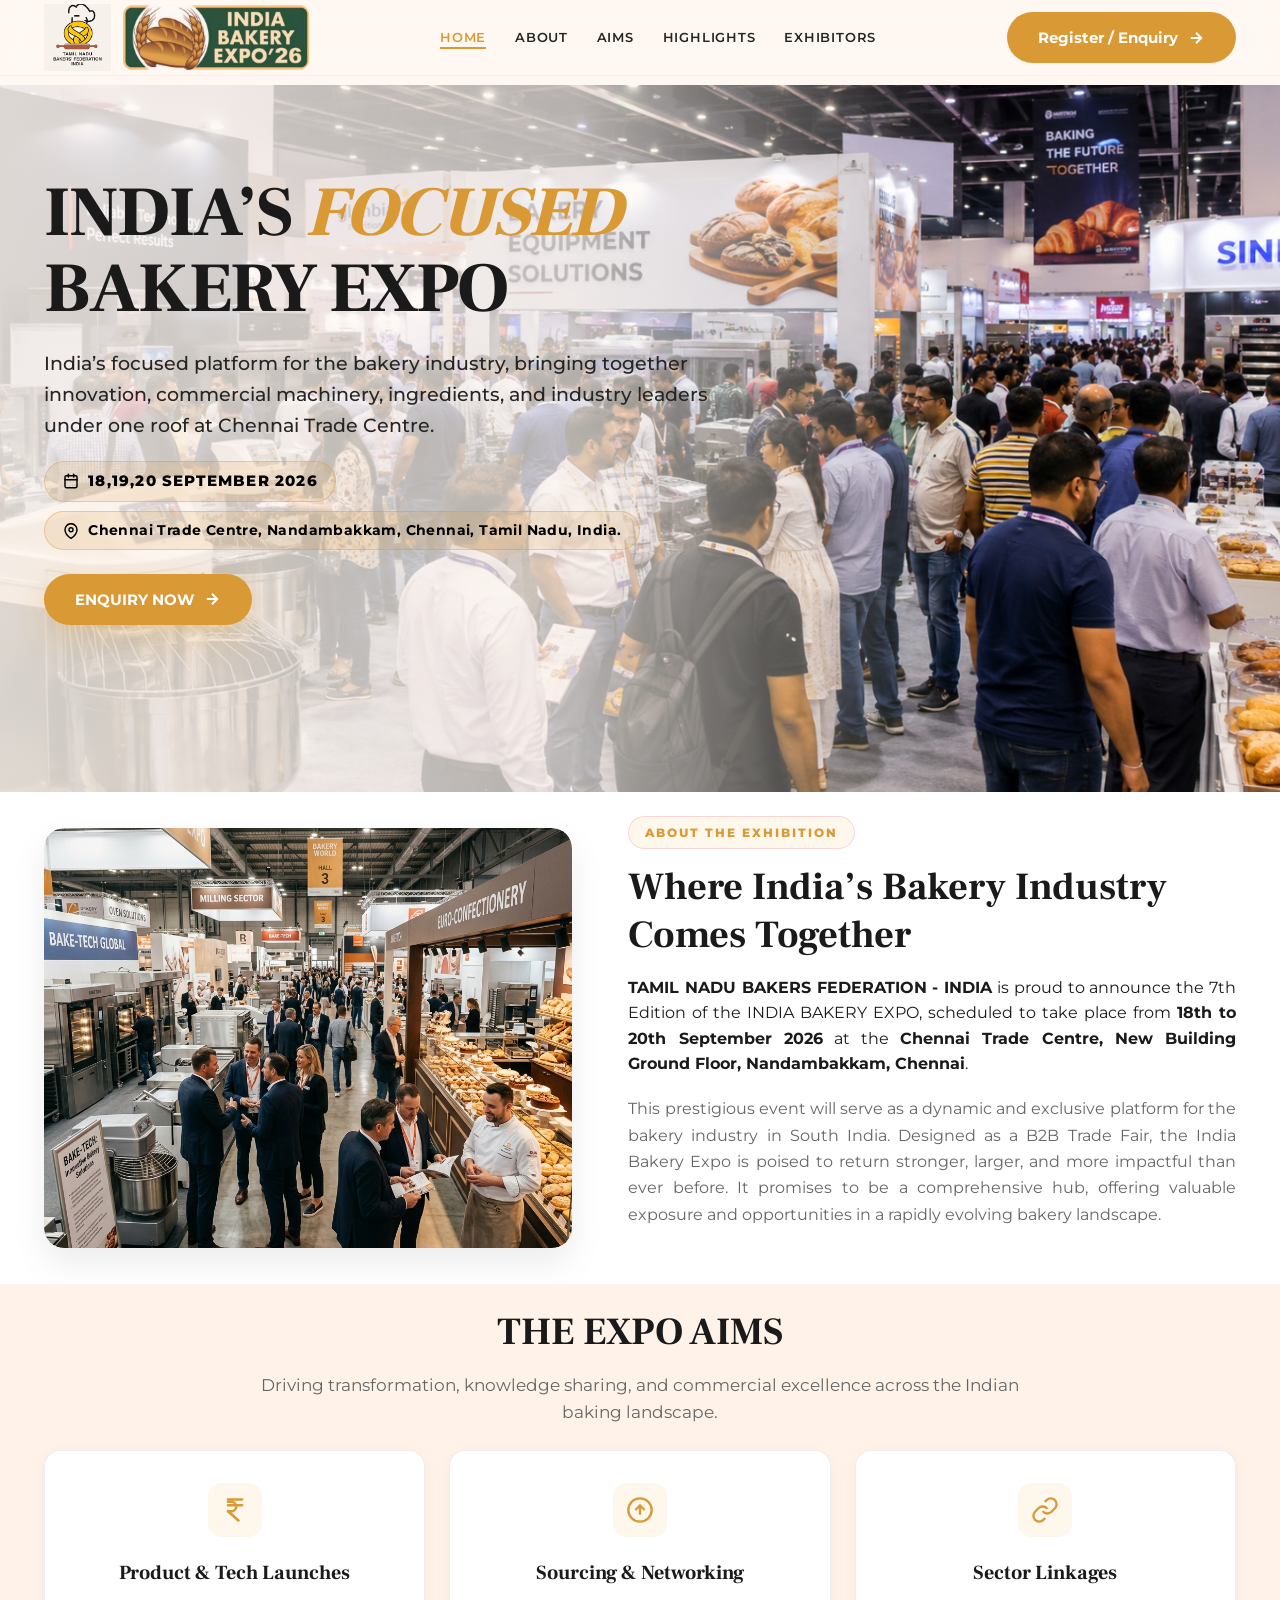
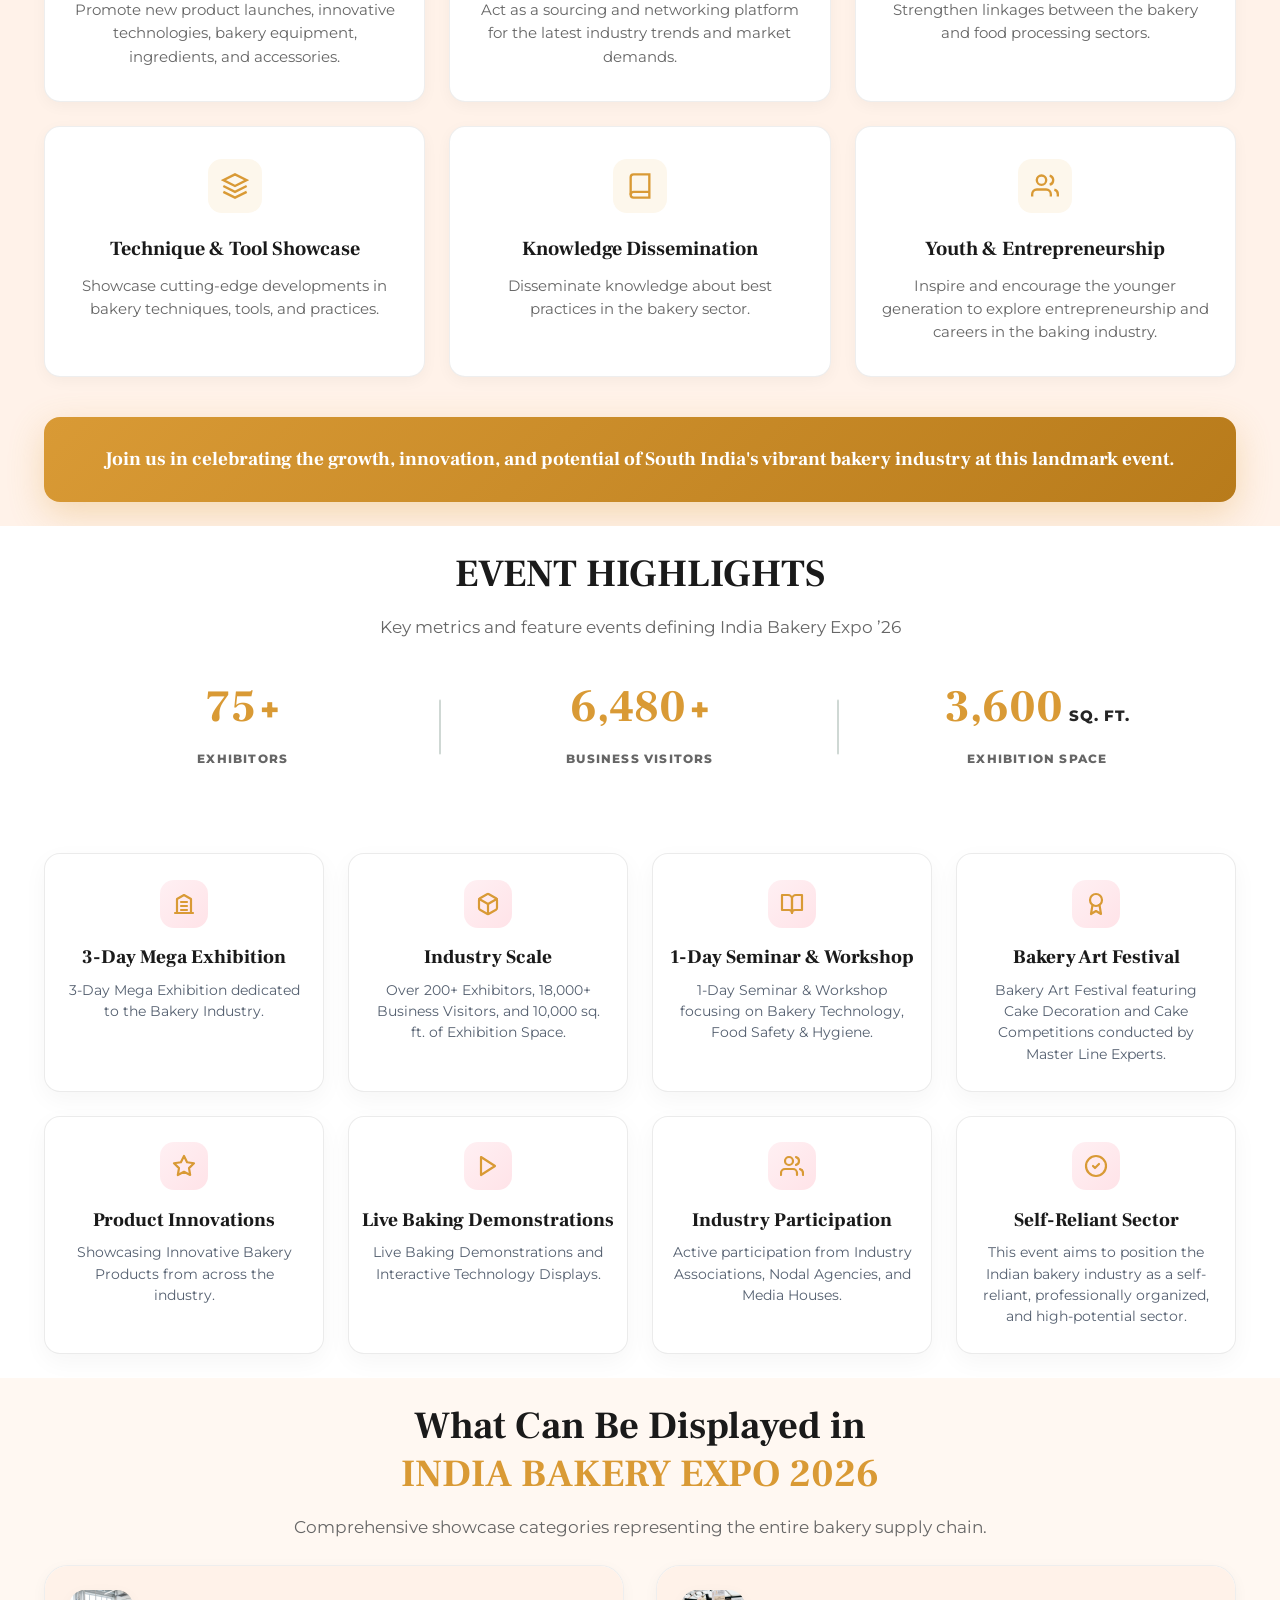
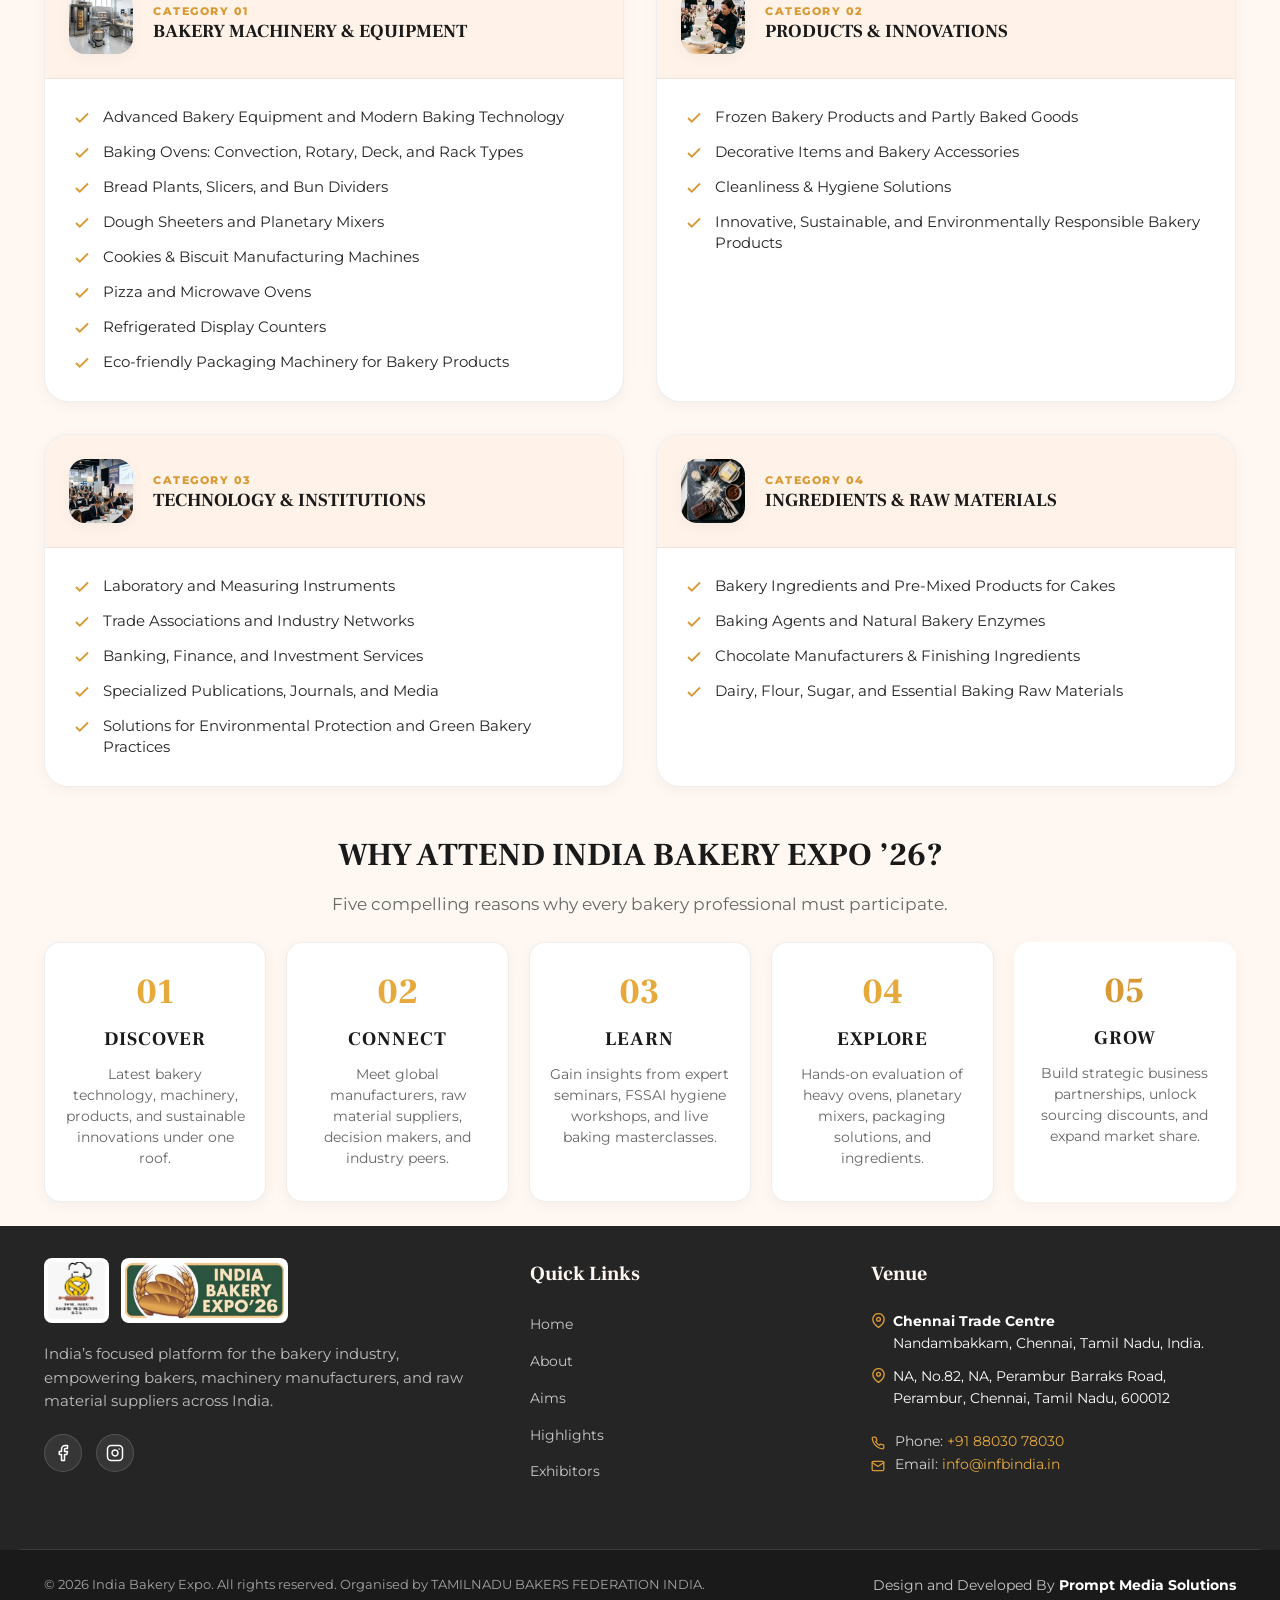
==== commit 98ad2554: "style: update hero badge layout styling and add secondary logo to footer brand column" ====
--- a/index.html
+++ b/index.html
@@ -759,6 +759,7 @@
             <div class="footer-brand-col">
                 <div class="logo-group logo-footer">
                     <img src="assets/images/logo.png" alt="India Bakery Expo ’26 Logo" class="footer-logo-img">
+                    <img src="assets/images/logo4.png" alt="TNBF Expo Secondary Logo" class="footer-logo-img second-logo">
                 </div>
                 <p class="footer-desc">
                     India’s focused platform for the bakery industry, empowering bakers, machinery manufacturers, and
--- a/style.css
+++ b/style.css
@@ -3216,25 +3216,25 @@
     }
 
     .hero-location-badge {
-        display: flex !important;
+        display: inline-flex !important;
         align-items: center;
-        justify-content: flex-start;
-        text-align: left;
-        width: 100%;
-        max-width: 95%;
+        justify-content: center;
+        text-align: center;
+        width: fit-content !important;
+        max-width: 92%;
         box-sizing: border-box;
         background: rgba(255, 248, 242, 0.95);
         color: #1A1A1A;
         border: 1px solid rgba(217, 154, 53, 0.6);
         backdrop-filter: blur(8px);
         box-shadow: 0 4px 15px rgba(0, 0, 0, 0.2);
-        border-radius: 14px;
-        padding: 0.55rem 1rem;
+        border-radius: 20px;
+        padding: 0.45rem 1rem;
         font-size: 0.78rem;
         letter-spacing: 0.3px;
         white-space: normal;
         line-height: 1.35;
-        gap: 0.6rem;
+        gap: 0.55rem;
         font-weight: 700;
         margin-bottom: 0;
         align-self: center;
